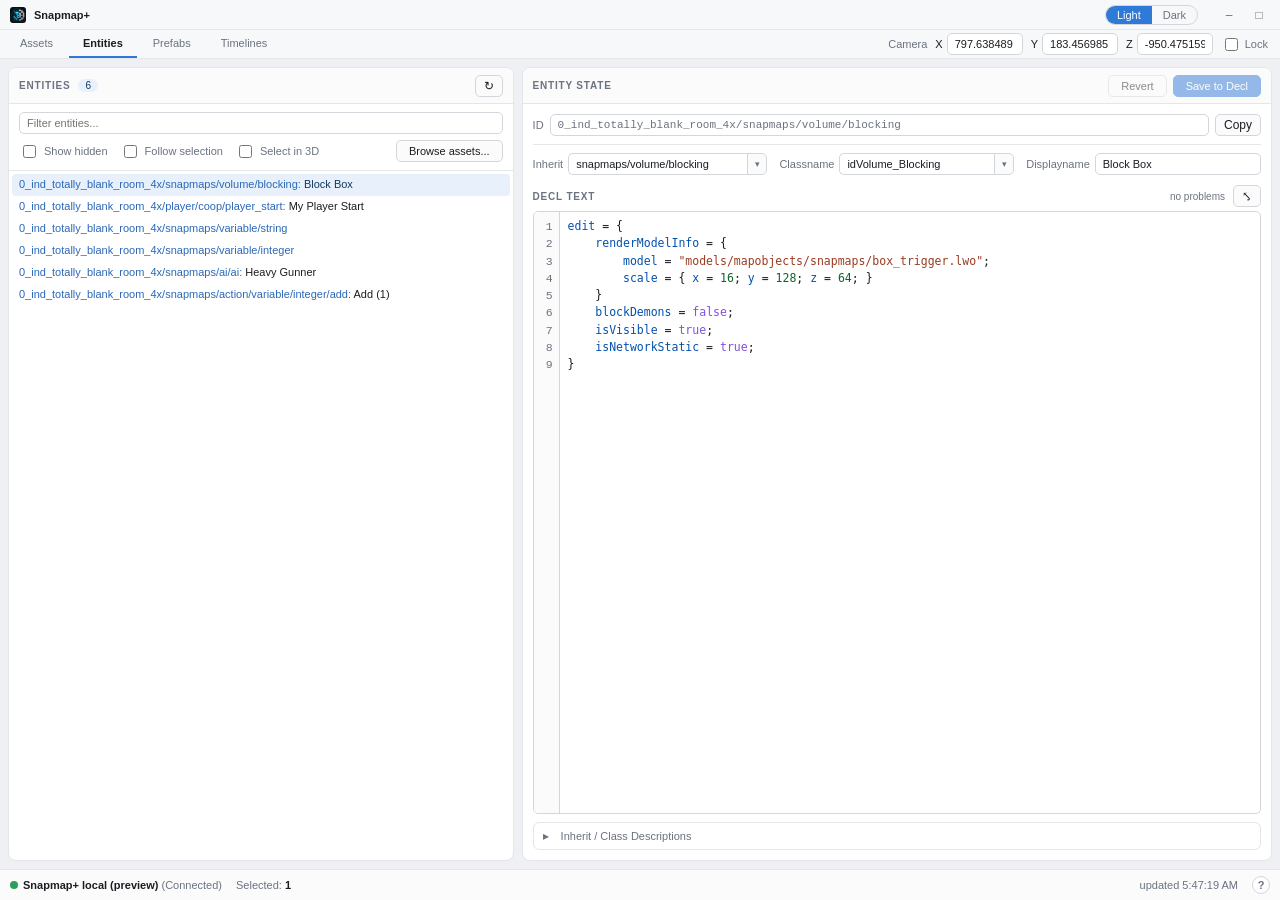
==== src/ui/webview/mockup.html @ cfec7d9e "Harden asset previews and add regression coverage Make preview publication generation-safe, bound re" ====
<!DOCTYPE html>
<!-- KEEP THIS FILE PURE ASCII.
     It is embedded into the DLL by src/ui/build.ps1, which reads it with PowerShell 5.1 and writes
     the generated header with -Encoding ascii. PS 5.1 reads a BOM-less UTF-8 file as Windows-1252,
     so a literal non-ASCII byte is decoded as the wrong character and then flattened to '?'. An
     em-dash typed directly here reaches the user as "???".
     Use HTML entities in markup (&mdash; &rsquo; &times; &ldquo;) and String.fromCharCode(0x2713)
     in JavaScript that builds text at runtime. Both survive the pipeline unchanged. -->
<html lang="en">
<head>
<meta charset="UTF-8">
<title>Snapmap+</title>
<style>
  * { box-sizing: border-box; }
  html, body { margin: 0; padding: 0; font-family: "Segoe UI", Tahoma, Arial, sans-serif; font-size: 11px; height: 100%; }
  :root {
    --bg:#eef0f3; --chrome:#f7f8fa; --panel:#ffffff; --panel2:#fbfbfc; --border:#e4e6ea; --border2:#d3d6db;
    --text:#1b1d21; --muted:#6b7280; --accent:#2f7ad6; --accentText:#ffffff; --sel:#e7f0fb; --selText:#123a63;
    --link:#2a68b8; --field:#ffffff; --danger:#a3352f;
    --tkKey:#0550ae; --tkStr:#9a3b22; --tkNum:#116329; --tkBool:#8250df; --sqErr:#d1372c; --sqWarn:#b58a1f;
    color-scheme: light;
  }
  :root.dark {
    --bg:#191a1d; --chrome:#232428; --panel:#26272b; --panel2:#2b2d31; --border:#33353b; --border2:#45474e;
    --text:#e7e8ea; --muted:#9aa0a8; --accent:#4a9eff; --accentText:#0c1116; --sel:#2d4257; --selText:#cfe4fb;
    --link:#6fb2ff; --field:#1f2024; --danger:#c9483d;
    --tkKey:#7cb5ff; --tkStr:#ce9178; --tkNum:#9fd394; --tkBool:#c39ce8; --sqErr:#f14c4c; --sqWarn:#d7a944;
    color-scheme: dark;
  }
  .app { display: flex; flex-direction: column; height: 100vh; background: var(--bg); color: var(--text); user-select: none; -webkit-user-select: none; }

  .menubar { display: flex; align-items: center; height: 30px; background: var(--chrome); border-bottom: 1px solid var(--border); padding: 0 6px; gap: 8px; flex-shrink: 0; user-select: none; }
  .menubar .icon { width: 16px; height: 16px; border-radius: 3px; margin-left: 4px; display: block; }
  .menubar .brand { font-weight: 600; }
  .spacer { flex: 1; }
  .theme-toggle { display: inline-flex; border: 1px solid var(--border2); border-radius: 20px; overflow: hidden; cursor: pointer; }
  .theme-toggle span { padding: 3px 11px; color: var(--muted); }
  .theme-toggle span.on { background: var(--accent); color: var(--accentText); }
  .win-controls { display: flex; margin-left: 8px; }
  .win-btn { width: 30px; height: 30px; display: flex; align-items: center; justify-content: center; color: var(--muted); font-size: 12px; cursor: default; }
  .win-btn:hover { background: var(--panel2); color: var(--text); }
  .rz { position: fixed; z-index: 2500; }
  .rz-t { top: 0; left: 0; right: 0; height: 4px; cursor: ns-resize; }
  .rz-b { bottom: 0; left: 0; right: 0; height: 4px; cursor: ns-resize; }
  .rz-l { left: 0; top: 0; bottom: 0; width: 4px; cursor: ew-resize; }
  .rz-r { right: 0; top: 0; bottom: 0; width: 4px; cursor: ew-resize; }
  .rz-tl { top: 0; left: 0; width: 9px; height: 9px; cursor: nwse-resize; }
  .rz-tr { top: 0; right: 0; width: 9px; height: 9px; cursor: nesw-resize; }
  .rz-bl { bottom: 0; left: 0; width: 9px; height: 9px; cursor: nesw-resize; }
  .rz-br { bottom: 0; right: 0; width: 9px; height: 9px; cursor: nwse-resize; }

  .tabstrip { display: flex; align-items: center; background: var(--chrome); border-bottom: 1px solid var(--border); flex-shrink: 0; padding: 0 6px; gap: 2px; }
  .tab { padding: 7px 14px; cursor: pointer; color: var(--muted); border-bottom: 2px solid transparent; }
  .tab.active { color: var(--text); border-bottom-color: var(--accent); font-weight: 600; }
  .tab:hover:not(.active) { color: var(--text); }
  .mat-result { font-weight: 600; }
  .mat-result.ok  { color: #2e7d46; }
  .mat-result.err { color: var(--danger); }

  /* ---- asset browser -------------------------------------------------------------------------
   * Three columns: type rail | catalog | asset inspector. Mounted twice -- once as the Assets tab
   * (open browsing) and once inside a modal opened from the Entities tab (scoped to the selection).
   * Everything below is built from the existing tokens and .panel/.entity-item/.btn skeleton so the
   * browser reads as part of the app rather than a bolted-on pane. */
  .ab-grid { display: flex; gap: 8px; align-items: stretch; flex: 1; min-height: 0; }
  .ab-rail { width: 138px; flex: 0 0 138px; }
  .ab-mid  { flex: 1 1 auto; min-width: 200px; }
  .ab-insp { width: 268px; flex: 0 0 268px; }
  /* Narrow window: drop the type rail first (only one type is indexed, and the filter reaches
     everything anyway). The inspector is never dropped -- it holds the preview and the copy
     button, which are the whole point of the pane. */
  @media (max-width: 1000px) { .ab-rail { display: none; } }
  @media (max-width: 760px)  { .ab-insp { width: 208px; flex: 0 0 208px; } }

  .ab-rail .rail-head { font-size: 10px; font-weight: 600; letter-spacing: 0.08em; text-transform: uppercase;
                        color: var(--muted); padding: 8px 7px 3px; }
  .ab-rail .rail-head:first-child { padding-top: 3px; }
  .ab-rail .entity-item { display: flex; align-items: baseline; gap: 6px; color: var(--text); cursor: pointer; }
  .ab-rail .entity-item.off { color: var(--muted); opacity: .6; cursor: default; }
  .ab-rail .entity-item.off:hover { background: transparent; }
  .ab-rail .entity-item .n { margin-left: auto; color: var(--muted); font-family: Consolas, "Courier New", monospace;
                             font-size: 10px; font-variant-numeric: tabular-nums; }
  .ab-rail .entity-item.selected .n { color: var(--selText); }

  /* Keyboard cursor. Distinct from .selected on purpose: arrowing through a 3,000-entry folder moves
     this, and only Enter/Space commits it to the selection -- so the two have to be tellable apart
     while both are on screen. An outline rather than a fill, drawn inside the row so it does not
     shift anything. */
  .ab-grid .entity-item.kb { outline: 1px solid var(--accent); outline-offset: -1px; border-radius: 4px; }

  /* Breadcrumbs, because the catalog is drilled one folder at a time (see renderAbTree). */
  .ab-crumbs { display: flex; flex-wrap: wrap; align-items: center; gap: 2px; color: var(--muted);
               font-family: Consolas, "Courier New", monospace; font-size: 10.5px; line-height: 1.5; }
  .ab-crumbs .cb { color: var(--link); cursor: pointer; padding: 0 2px; border-radius: 3px; }
  .ab-crumbs .cb:hover { background: var(--sel); color: var(--selText); }
  .ab-crumbs .cb-flat { font-style: italic; }

  .ab-row { display: flex; align-items: center; gap: 6px; }
  .ab-row .tw { width: 10px; flex: 0 0 10px; color: var(--muted); font-size: 9px; text-align: center; }
  .ab-row .nm { overflow: hidden; text-overflow: ellipsis; }
  .ab-row .leaf { font-family: Consolas, "Courier New", monospace; font-size: 11px; }
  .ab-row .cnt { margin-left: auto; color: var(--muted); font-family: Consolas, "Courier New", monospace;
                 font-size: 10px; font-variant-numeric: tabular-nums; }
  /* Copy rides ON the row: pasting a path into the Decl Text editor is the most common thing done
     with a name here, so it must not be buried behind selecting the asset first. */
  .ab-row .cp { margin-left: auto; opacity: 0; border: 1px solid var(--border2); background: var(--panel);
                color: var(--muted); border-radius: 4px; padding: 0 5px; font-size: 10px; cursor: pointer;
                font-family: inherit; flex-shrink: 0; }
  .entity-item:hover .cp, .entity-item.selected .cp { opacity: 1; }
  .ab-row .cp:hover { border-color: var(--accent); color: var(--text); }
  /* The pin flag is a GUTTER on the left, not one of the right-hand actions: it reports state, and
     mixing a state indicator in with Copy made the row read lopsided. Fixed width so every name
     starts on the same column whether or not the row is pinned or is a folder -- a ragged left edge
     is worse than a blank cell. Borderless and transparent: it should look like a margin mark, not
     a second button competing with Copy. */
  /* Sized UP from the row text, not matched to it: the name is an 11px monospace string that you
     read, the star is a single mark you scan for at a glance down the left edge. At 11px it was not
     legible as a star at all, and 15px still read as a speck -- so it gets its own much larger size.
     The BOX is pinned to the row's ~16px line box while the glyph is allowed to overflow it, so the
     star can grow past the text without every row in the list getting taller. */
  .ab-row .ab-pin, .ab-row .ab-pin-gap { width: 18px; flex: 0 0 18px; }
  .ab-row .ab-pin { opacity: 0; border: 0; background: none; color: var(--muted);
                    padding: 0; font-size: 18px; line-height: 1; height: 16px; cursor: pointer;
                    font-family: inherit; display: inline-flex; align-items: center;
                    justify-content: center; }
  .entity-item:hover .ab-pin { opacity: .55; }
  .ab-row .ab-pin:hover { opacity: 1; color: var(--accent); }
  /* A PINNED row keeps its flag visible without hover -- otherwise the only way to see what you
     pinned is to hover every row one at a time, which defeats the point of a shortlist. */
  .ab-row .ab-pin.on { opacity: 1; color: var(--accent); }

  .ab-insp .panel-body { padding: 10px; display: flex; flex-direction: column; gap: 9px; }
  /* Checkerboard: many assets are white-on-transparent (GUI icons, decals, POI markers). On a flat
     dark background those read as an empty pane; on a checker the shape is legible. */
  .ab-thumb { width: 100%; aspect-ratio: 1; border: 1px solid var(--border2); border-radius: 5px; display: block;
    background-color: #2a2a30; image-rendering: pixelated; object-fit: contain;
    background-image: linear-gradient(45deg,#3a3a42 25%,transparent 25%,transparent 75%,#3a3a42 75%),
                      linear-gradient(45deg,#3a3a42 25%,transparent 25%,transparent 75%,#3a3a42 75%);
    background-size: 16px 16px; background-position: 0 0, 8px 8px; }
  .ab-nothumb { width: 100%; aspect-ratio: 1; border: 1px dashed var(--border2); border-radius: 5px;
                display: flex; align-items: center; justify-content: center; text-align: center;
                color: var(--muted); font-style: italic; padding: 14px; line-height: 1.45; }
  /* The audition card takes the preview square for sounds, which have no pixels to show. Same
     footprint as .ab-thumb / .ab-nothumb so the panel below it does not move between asset types. */
  .ab-audition { width: 100%; aspect-ratio: 1; border: 1px solid var(--border2); border-radius: 5px;
                 display: flex; flex-direction: column; align-items: center; justify-content: center;
                 gap: 10px; background: var(--panel2); }
  .ab-audition.playing { border-color: var(--accent); }
  .ab-audition .ab-play { width: 54px; height: 54px; border-radius: 50%; font-size: 17px; line-height: 1;
                          padding: 0; display: flex; align-items: center; justify-content: center; }
  .ab-audition.playing .ab-play { border-color: var(--accent); color: var(--accent); }
  .ab-audition-note { color: var(--muted); font-size: 11px; }
  .ab-audition.playing .ab-audition-note { color: var(--text); }
  .ab-pathrow { display: flex; gap: 5px; }
  .ab-pathrow input { flex: 1; min-width: 0; font-family: Consolas, "Courier New", monospace; color: var(--muted); }
  .ab-sect { border-top: 1px solid var(--border); padding-top: 8px; display: flex; flex-direction: column; gap: 5px; }
  .ab-sect > .panel-title { padding: 0; }
  .ab-opt { display: flex; gap: 6px; align-items: flex-start; line-height: 1.4; }
  .ab-opt input { margin: 2px 0 0; }
  .ab-opt .why { color: var(--muted); display: block; }
  .ab-opt.off { opacity: .55; }
  .ab-meta { display: grid; grid-template-columns: auto 1fr; gap: 3px 10px; margin: 0; }
  .ab-meta dt { color: var(--muted); }
  .ab-meta dd { margin: 0; text-align: right; font-family: Consolas, "Courier New", monospace;
                font-variant-numeric: tabular-nums; overflow: hidden; text-overflow: ellipsis; }

  /* the asset browser opened from the Entities tab: a wide modal, not the narrow prompt-sized one */
  .modal.assets { width: min(1040px, 94vw); height: min(660px, 88vh); padding: 0; gap: 0;
                  overflow: hidden; }
  .modal.assets .modal-head { display: flex; align-items: center; gap: 8px; padding: 8px 12px;
                              border-bottom: 1px solid var(--border); background: var(--panel2); flex-shrink: 0; }
  .modal.assets .ab-grid { padding: 8px; }
  .modal.assets .modal-foot { display: flex; flex-wrap: wrap; gap: 8px; align-items: center;
                              padding: 8px 12px; border-top: 1px solid var(--border);
                              background: var(--panel2); flex-shrink: 0; }
  .modal.assets .modal-foot .grow { flex: 1; min-width: 140px; color: var(--muted);
                                    font-family: Consolas, "Courier New", monospace;
                                    overflow: hidden; text-overflow: ellipsis; white-space: nowrap; }
  /* the global camera group lives in the tabstrip's spare right-side space */
  .camera { display: flex; align-items: center; gap: 8px; padding: 2px 6px; color: var(--muted); }
  .camera label { display: flex; align-items: center; gap: 4px; color: var(--text); }
  .camera input[type=text] { width: 76px; }
  .camera .cam-lock { color: var(--muted); }

  .content { flex: 1; display: flex; overflow: hidden; background: var(--bg); min-height: 0; padding: 8px; gap: 8px; }

  /* shared panel skeleton: header (title + count badge, actions right) -> toolbar (filter on top) -> body */
  .left-pane { width: 40%; min-width: 260px; }
  .right-pane { flex: 1; min-width: 0; }
  .panel { display: flex; flex-direction: column; min-height: 0; background: var(--panel); border: 1px solid var(--border); border-radius: 8px; overflow: hidden; }
  .panel-head { display: flex; align-items: center; gap: 8px; padding: 6px 10px; min-height: 36px; border-bottom: 1px solid var(--border); background: var(--panel2); flex-shrink: 0; }
  .panel-title { font-size: 10px; font-weight: 600; letter-spacing: 0.08em; text-transform: uppercase; color: var(--muted); white-space: nowrap; }
  .badge { background: var(--sel); color: var(--selText); border-radius: 10px; padding: 1px 7px; font-size: 10px; }
  .panel-actions { margin-left: auto; display: flex; align-items: center; gap: 6px; }
  .panel-actions .hint { color: var(--muted); font-style: italic; margin-right: 2px; }
  .panel-toolbar { padding: 8px 10px; display: flex; flex-direction: column; gap: 6px; border-bottom: 1px solid var(--border); flex-shrink: 0; }
  .panel-toolbar input[type=text] { width: 100%; }
  .opts-row { display: flex; align-items: center; gap: 12px; flex-wrap: wrap; color: var(--muted); }
  .opts-row label { display: flex; align-items: center; gap: 5px; white-space: nowrap; }
  .panel-body { flex: 1; overflow-y: auto; min-height: 0; }
  .panel-body.pad { padding: 10px; }
  .list { padding: 3px; }
  .entity-item { padding: 3px 7px; border-radius: 4px; color: var(--link); white-space: nowrap; cursor: default; line-height: 1.45; }
  .entity-item .name { color: var(--text); }
  .entity-item.hidden-ent { color: var(--muted); font-style: italic; }
  .entity-item.hidden-ent .name { color: var(--muted); }
  .entity-item:hover { background: var(--panel2); }
  .entity-item.selected { background: var(--sel); color: var(--link); }
  .entity-item.selected .name { color: var(--selText); }
  .list-empty { padding: 10px; color: var(--muted); font-style: italic; }

  input[type=text], input[type=number], textarea, select { background: var(--field); color: var(--text); border: 1px solid var(--border2); border-radius: 5px; padding: 4px 7px; font-size: 11px; font-family: inherit; user-select: text; -webkit-user-select: text; }
  input[type=text]:focus, input[type=number]:focus, textarea:focus, select:focus { outline: none; border-color: var(--accent); }
  input[type=checkbox] { accent-color: var(--accent); }
  /* Chromium's native number-input spinner is its own separate control with its own sizing --
   * it never picks up the field styling above and looks visibly foreign next to it. Suppress it. */
  input[type=number]::-webkit-inner-spin-button, input[type=number]::-webkit-outer-spin-button { -webkit-appearance: none; margin: 0; }

  .btn { padding: 4px 12px; border: 1px solid var(--border2); background: var(--panel2); color: var(--text); cursor: pointer; border-radius: 5px; font-size: 11px; }
  .btn:hover:not(:disabled) { border-color: var(--accent); }
  .btn:active:not(:disabled) { transform: translateY(1px); }
  .btn:disabled { opacity: 0.5; cursor: default; }
  .btn.primary { background: var(--accent); border-color: var(--accent); color: var(--accentText); }
  .btn.danger:hover:not(:disabled) { border-color: var(--danger); color: var(--danger); }
  .btn.icon { padding: 3px 8px; font-size: 12px; }

  .placeholder { display: flex; align-items: center; justify-content: center; text-align: center; color: var(--muted); font-style: italic; padding: 20px; }
  .editor-col { display: flex; flex-direction: column; min-height: 0; height: 100%; }
  /* distraction-free Decl Text editor: the Decl Text label/problem-count/editor/problems bar stay exactly
     where they are in the flex column -- only the identity/fields/description chrome above and below them
     is hidden, and the whole column takes over the viewport so the editor gets the freed-up space. The
     textarea itself is never touched, so its scroll position, selection, undo history and listeners survive
     the toggle untouched. Save/Revert/dirty-note (normally in the covered .panel-head) are the one thing
     that DOES move -- .focus-head below receives them for the duration, then they're moved back on exit
     (see setDeclFocus()); they're the same nodes with the same listeners, just reparented. */
  .editor-col.focus-mode {
    position: fixed; inset: 14px; z-index: 1800; background: var(--panel);
    border: 1px solid var(--border2); border-radius: 8px; box-shadow: 0 8px 28px rgba(0,0,0,0.35);
    padding: 12px;
    /* height:auto so BOTH insets govern -- the base .editor-col's height:100% would otherwise win over
       the bottom inset and push the panel's bottom edge (border + 12px padding) below the viewport,
       which read as "no bottom padding" while top/sides showed theirs. */
    height: auto;
  }
  .editor-col.focus-mode .ident,
  .editor-col.focus-mode .fields,
  .editor-col.focus-mode .desc-panel { display: none; }
  .editor-col.focus-mode .section-label { margin-top: 0; }
  .editor-col.focus-mode .code-editor { min-height: 0; }
  #declFocusBtn.active { color: var(--accent); border-color: var(--accent); }
  /* .focus-head: NOT a duplicate panel-head bar -- lives right in the "Decl Text" section-label row, next
     to the distraction-free toggle button itself, and holds the reparented Save/Revert/dirty-note only for
     the duration of focus mode (prob-count's margin-left:auto already pushes this + the toggle button to
     the row's right edge, so it reads as one control cluster). No pill/background of its own -- Revert/Save
     get the "icon" class added while here (see setDeclFocus()), the SAME class declFocusBtn already uses,
     so they come out the identical rounded-square shape/height, no separate styling to keep in sync. */
  .focus-head { display: none; align-items: center; gap: 6px; }
  .editor-col.focus-mode .focus-head { display: flex; }
  .focus-head .hint { font-size: 10px; }
  /* CLONE EXTENSION: the read-only entity-id line (the resolved id-string --
   * module path + inherit leaf; the original's entity_id_lineedit) -- the identity block at the top of the Entity
   * State panel. Same value the entity list already shows + "Copy ID" already copies; this just makes it
   * visible + selectable while editing a single entity. */
  .ident { display: flex; flex-direction: column; gap: 3px; padding-bottom: 8px; border-bottom: 1px solid var(--border); margin-bottom: 8px; flex-shrink: 0; }
  .ident-sub { display: flex; align-items: center; gap: 6px; color: var(--muted); }
  .ident-sub label { white-space: nowrap; flex-shrink: 0; }
  .ident-sub input { flex: 1; min-width: 0; font-family: Consolas, "Courier New", monospace; color: var(--muted); }
  .fields { display: flex; flex-wrap: wrap; gap: 7px 12px; align-items: center; flex-shrink: 0; }
  .field { display: flex; align-items: center; gap: 5px; }
  .field label { color: var(--muted); white-space: nowrap; flex-shrink: 0; }
  .field.grow { flex: 1; min-width: 140px; }
  .field.grow input { width: 100%; }
  /* align-items: center, not baseline -- this row can hold #dirtyNote (a hint span that's EMPTY when
     nothing's dirty), and baseline alignment shifts depending on whether an inline sibling has any text to
     establish a baseline from -- an empty vs. non-empty #dirtyNote was visibly nudging the Revert/Save/
     focus-toggle buttons up and down as the dirty state changed. center is stable regardless of content. */
  .section-label { display: flex; align-items: center; gap: 8px; font-size: 10px; font-weight: 600; letter-spacing: 0.08em; text-transform: uppercase; color: var(--muted); margin: 10px 0 4px; flex-shrink: 0; }
  .schema-note { font-weight: 400; letter-spacing: 0; text-transform: none; font-style: italic; }
  .prob-count { font-weight: 400; letter-spacing: 0; text-transform: none; margin-left: auto; }
  .prob-count .n-err { color: var(--sqErr); } .prob-count .n-warn { color: var(--sqWarn); }

  /* decl code editor: token-colored <pre> behind a transparent <textarea> */
  .code-editor { position: relative; flex: 1; min-height: 120px; border: 1px solid var(--border2); border-radius: 5px; background: var(--field); overflow: hidden; }
  .code-editor pre, .code-editor textarea {
    position: absolute; top: 0; right: 0; bottom: 0; left: var(--ceGutterW, 30px); margin: 0; padding: 6px 8px; border: none; border-radius: 0;
    font-family: Consolas, "Courier New", monospace; font-size: 11.5px; line-height: 1.5;
    white-space: pre; tab-size: 4; -moz-tab-size: 4;
  }
  /* line-number gutter: a third fixed layer with the SAME font metrics (family/size/line-height) and the
     same 6px top padding as the pre/textarea, so its rows align 1:1 with the text. It has no scrollbar of
     its own -- refreshDeclScroll() translates the inner column by -scrollTop. The pre/textarea start at
     --ceGutterW, which updateDeclGutter() (JS) widens as the line count gains digits, so the numbers never
     clip. Works identically in the default and focus-mode layouts (both just resize .code-editor). */
  .code-editor .ce-gutter { position: absolute; left: 0; top: 0; bottom: 0; width: var(--ceGutterW, 30px);
    overflow: hidden; background: var(--panel2); border-right: 1px solid var(--border2);
    pointer-events: none; user-select: none; }
  .code-editor .ce-gutter > div { padding: 6px 6px 6px 0; text-align: right;
    font-family: Consolas, "Courier New", monospace; font-size: 11.5px; line-height: 1.5;
    white-space: pre; color: var(--muted); }
  .code-editor pre { overflow: hidden; pointer-events: none; color: var(--text); }
  .code-editor textarea { overflow: auto; background: transparent; color: transparent; caret-color: var(--text); resize: none; }
  /* the textarea text is normally transparent (the colored <pre> shows through), but a transparent
     SELECTION would hide the highlighted text under the --sel background. Give selected text a visible,
     contrasting color (--selText) so you can read what you're highlighting. */
  .code-editor textarea::selection { background: var(--sel); color: var(--selText); }
  .tk-key { color: var(--tkKey); } .tk-str { color: var(--tkStr); } .tk-num { color: var(--tkNum); }
  .tk-bool { color: var(--tkBool); } .tk-cmt { color: var(--muted); font-style: italic; }
  .tk-punc, .tk-ident { color: var(--text); } .tk-bad { color: var(--sqErr); }
  .sq-err { text-decoration: underline; text-decoration-style: wavy; text-decoration-color: var(--sqErr); text-decoration-thickness: 1px; text-underline-offset: 2px; }
  .sq-warn { text-decoration: underline; text-decoration-style: wavy; text-decoration-color: var(--sqWarn); text-decoration-thickness: 1px; text-underline-offset: 2px; }

  .ac-popup { position: absolute; z-index: 1600; background: var(--panel); border: 1px solid var(--border2); border-radius: 6px; box-shadow: 0 4px 12px rgba(0,0,0,0.18); max-height: 200px; overflow-y: auto; display: none; padding: 3px; min-width: 240px; max-width: 440px; }
  .ac-item { display: flex; align-items: baseline; gap: 12px; padding: 2px 7px; border-radius: 4px; cursor: default; white-space: nowrap; font-family: Consolas, "Courier New", monospace; font-size: 11px; }
  .ac-item .ac-type { margin-left: auto; color: var(--muted); font-size: 10px; overflow: hidden; text-overflow: ellipsis; max-width: 200px; }
  .ac-item.active { background: var(--sel); color: var(--selText); }

  .problems { flex-shrink: 0; display: none; max-height: 84px; overflow-y: auto; margin-top: 6px; padding: 4px 8px; background: var(--panel2); border: 1px solid var(--border); border-radius: 6px; }
  .problems.has { display: block; }
  .prob { display: flex; gap: 7px; padding: 1px 0; border-radius: 3px; cursor: default; }
  .prob:hover { background: var(--sel); color: var(--selText); }
  .prob .sev { flex-shrink: 0; font-weight: 600; }
  .prob .sev.err { color: var(--sqErr); } .prob .sev.warn { color: var(--sqWarn); }
  .prob .loc { color: var(--muted); flex-shrink: 0; }

  /* CLONE EXTENSION: collapsible Inherit/Classname description panel -- content from sh_entity_desc.h
   * (OUR RE-extracted descriptions), mirrors the original's always-open desc box but tucked away by
   * default so it doesn't cost permanent screen real estate. */
  .desc-panel { flex-shrink: 0; border: 1px solid var(--border); border-radius: 6px; background: var(--panel); cursor: pointer; }
  .desc-toggle { display: flex; align-items: center; gap: 6px; padding: 6px 9px; color: var(--muted); user-select: none; border-radius: 6px; }
  .desc-toggle:hover { color: var(--selText); background: var(--sel); }   /* same hover pair as .combo-opt -- visible in both themes */
  .desc-caret { width: 12px; display: inline-block; font-size: 12px; transition: transform 0.1s; }
  .desc-panel.open .desc-caret { transform: rotate(90deg); }
  .desc-body { display: none; padding: 0 9px 9px 9px; font-size: 11px; line-height: 1.5; }
  .desc-panel.open .desc-body { display: block; }
  .desc-block + .desc-block { margin-top: 9px; }
  .desc-block-title { color: var(--text); font-weight: 600; }
  .desc-tier { color: var(--muted); font-weight: 400; font-style: italic; }
  .desc-summary { color: var(--text); white-space: pre-wrap; cursor: text; }   /* text stays selectable even though the panel around it collapses on click */
  .desc-summary.muted { color: var(--muted); font-style: italic; }

  .combo { position: relative; display: inline-flex; }
  .combo.grow { flex: 1; min-width: 150px; }
  .combo input { flex: 1; border-top-right-radius: 0; border-bottom-right-radius: 0; border-right: none; min-width: 0; }
  .combo-arrow { width: 20px; border: 1px solid var(--border2); border-top-right-radius: 5px; border-bottom-right-radius: 5px; background: var(--panel2); cursor: pointer; font-size: 9px; color: var(--muted); padding: 0; }
  .combo-arrow:hover { color: var(--text); }
  /* the base .combo-list opens DOWNWARD: every combo now sits at the TOP of its panel (the Entities-tab
     Inherit/Classname fields moved above the decl editor), so down is always the roomy direction. */
  .combo-list { position: absolute; top: 100%; left: 0; min-width: 100%; width: max-content; max-width: 560px; max-height: 260px; overflow-y: auto; background: var(--panel); border: 1px solid var(--border2); border-radius: 6px; box-shadow: 0 4px 12px rgba(0,0,0,0.18); z-index: 1500; display: none; padding: 3px; }
  .combo-opt { padding: 3px 7px; border-radius: 4px; cursor: default; white-space: nowrap; }
  .combo-opt:hover, .combo-opt.active { background: var(--sel); color: var(--selText); }
  .combo-hint, .combo-empty { padding: 3px 7px; color: var(--muted); font-size: 11px; font-style: italic; }
  /* blank / not-in-the-enumerated-list Inherit or Classname -- same red as .toast.err, so it reads as the same "this will be refused" signal */
  .combo.invalid input, .combo.invalid .combo-arrow { border-color: #a3352f; }

  .tl-head { color: var(--muted); flex-shrink: 0; padding-bottom: 6px; }
  .tl-head b { color: var(--text); }
  .tl-inner-tabs { display: flex; gap: 2px; border-bottom: 1px solid var(--border); flex-shrink: 0; }
  .tl-inner-tab { display: flex; align-items: center; gap: 6px; padding: 4px 8px 4px 11px; color: var(--muted); cursor: default; border-bottom: 2px solid transparent; }
  .tl-inner-tab.active { color: var(--text); border-bottom-color: var(--accent); }
  .tl-inner-tab:hover:not(.active) { color: var(--text); }
  .tl-inner-tab.tl-add { font-weight: 600; }
  .tl-tab-del { width: 15px; height: 15px; display: flex; align-items: center; justify-content: center; border-radius: 3px; color: var(--muted); font-size: 10px; flex-shrink: 0; }
  .tl-tab-del:hover { background: #a3352f; color: #fff; }
  .tl-inner-body { flex: 1; display: flex; flex-direction: column; gap: 8px; min-height: 0; overflow: auto; padding-top: 2px; }
  .event-list { display: flex; flex-direction: column; gap: 6px; }
  /* event row = a compact top line (Time | eventDef | delete) + parameters stacked BELOW it, one per line.
     This matches the OG's real structure too (each arg lands in a QFormLayout under the eventDef combo, not
     beside it) -- and it's the only layout that scales once each parameter becomes a real editable widget
     (an entity-picker, a decl-constrained combo, a 3-field vec3, etc.) rather than a plain read-only summary. */
  .event-row { display: flex; flex-direction: column; gap: 6px; background: var(--panel); border: 1px solid var(--border); border-radius: 6px; padding: 7px 9px; }
  .ev-top { display: flex; align-items: center; gap: 8px; }
  .ev-top > label { color: var(--muted); flex-shrink: 0; }
  .ev-top .ev-time { width: 52px; text-align: center; }
  .ev-top > .combo { flex: 1; }
  .ev-args-list { display: flex; flex-direction: column; gap: 4px; padding-left: 60px; }
  .ev-args-list.muted { padding-left: 60px; font-style: italic; }
  .ev-arg-row { display: flex; align-items: center; gap: 8px; }
  .ev-arg-row label { color: var(--muted); min-width: 140px; flex-shrink: 0; }   /* wider now: "<name>  (<type>)" is longer than the old raw JSON key */
  .ev-arg-row .arg-val { color: var(--text); }
  .ev-arg-row input[type=text].ev-arg-input { flex: 1; min-width: 0; }
  .ev-arg-row input[type=checkbox].ev-arg-input { flex-shrink: 0; }
  .ev-vecn-fields { display: flex; gap: 6px; flex: 1; min-width: 0; }
  .ev-vecn-fields input.ev-arg-input { flex: 1; min-width: 0; text-align: center; }   /* per-component (x/y/z, r/g/b/a, ...) -- placeholder names the component, no separate <label> per field */
  .ev-arg-row .combo.ev-arg-combo { flex: 1; min-width: 0; }   /* decl/enum -- fills the row same as the plain-text arg inputs */
  .ev-del { width: 22px; height: 22px; display: flex; align-items: center; justify-content: center; color: var(--muted); cursor: default; border-radius: 5px; flex-shrink: 0; }
  .ev-del:hover { background: #a3352f; color: #fff; }

  /* the OG "Runs on" entity-picker (FUN_180008180, live-decompiled from the original snaphakui.dll for
     behavior reference only -- reimplemented here from scratch, zero OG bytes/code): editable combo + a
     "Use current selection" button (renamed from the OG's "Use ingame selection" -- same behavior, clearer
     wording). The OG also has a "Use Display Names" checkbox here -- deliberately dropped (see tlEntityLabel).
     Also reused for entity-typed args (Stage 3, not yet wired). */
  .entity-picker { display: flex; flex-direction: column; gap: 5px; }
  .entity-picker > .combo { align-self: stretch; }
  /* taller than the base .combo-list -- these browse a whole map's entity list / the 1611-entry event catalog */
  .entity-picker .combo-list { max-height: 420px; }
  .event-row .combo-list { max-height: 420px; }
  /* Classname + Inherit dropdowns: WIDER so long class/inherit slugs (e.g. snapmaps/editor_only/...) fit
     without a horizontal scrollbar, and TALLER so more options are visible at once. overflow-x:hidden is a
     belt-and-suspenders against any stray horizontal scrollbar; the generous max-width keeps content unclipped. */
  #cInherit .combo-list, #cClassname .combo-list { max-width: min(80vw, 820px); max-height: 440px; overflow-x: hidden; }
  .entity-picker-opts { display: flex; align-items: center; gap: 10px; flex-wrap: wrap; }
  .entity-picker-opts label { display: flex; align-items: center; gap: 4px; color: var(--muted); white-space: nowrap; }
  .entity-picker-opts .btn { font-size: 10px; padding: 3px 8px; }

  .pf-folder-head { display: flex; align-items: center; gap: 4px; padding: 3px 6px; color: var(--text); cursor: default; font-weight: 500; }
  .pf-folder-head:hover { background: var(--panel2); }
  .pf-caret { width: 12px; display: inline-block; color: var(--muted); font-size: 9px; }
  .pf-folder:not(.pf-open) .pf-folder-body { display: none; }
  .pf-folder:not(.pf-open) .pf-caret { transform: rotate(-90deg); }
  .pf-folder-body { padding-left: 14px; }
  .pf-item { padding: 3px 8px; border-radius: 4px; color: var(--link); white-space: nowrap; cursor: default; }
  .pf-item:hover { background: var(--panel2); }
  .pf-item.selected { background: var(--sel); color: var(--selText); }
  .pf-item.dragging { opacity: 0.4; }
  .pf-folder.drop-target > .pf-folder-head { background: var(--sel); color: var(--selText); }
  #prefabTree.drop-target-root { outline: 1px dashed var(--accent); outline-offset: -1px; }
  .pf-folder-del { margin-left: auto; padding: 0 4px; color: var(--muted); opacity: 0; }
  .pf-folder-head:hover .pf-folder-del { opacity: 1; }
  .pf-folder-del:hover { color: #a3352f; }
  .pf-folder-name { width: 130px; padding: 1px 5px; }
  .pf-item-name { width: 100%; padding: 1px 4px; }
  .prefab-card { flex: 1; display: flex; flex-direction: column; gap: 6px; overflow: auto; }
  .prefab-card label { color: var(--muted); margin-top: 4px; }
  .pc-header { display: flex; align-items: center; gap: 8px; }
  .pc-name { flex: 1; font-size: 13px; font-weight: 600; }
  .pc-chips { display: flex; flex-wrap: wrap; gap: 5px; }
  .pc-chip { background: var(--panel2); border: 1px solid var(--border); border-radius: 20px; padding: 2px 9px; color: var(--text); font-size: 11px; }
  .pc-desc { min-height: 60px; resize: vertical; }

  .modal-overlay { position: fixed; inset: 0; background: rgba(0,0,0,0.45); z-index: 3000; display: flex; align-items: center; justify-content: center; }
  .modal { background: var(--panel); border: 1px solid var(--border2); border-radius: 10px; padding: 16px 18px; width: 340px; display: flex; flex-direction: column; gap: 5px; box-shadow: 0 12px 34px rgba(0,0,0,0.42); }
  .modal-title { font-size: 13px; font-weight: 600; margin-bottom: 6px; }
  .modal label { color: var(--muted); margin-top: 4px; }
  .modal textarea { min-height: 54px; resize: vertical; }
  .modal-actions { display: flex; justify-content: flex-end; gap: 8px; margin-top: 12px; }

  /* feedback: the "?" launcher (the statusbar's rightmost item, the footer counterpart of the menubar
     logo) + its report dialog. */
  #reportBtn { width: 18px; height: 18px; border-radius: 50%; border: 1px solid var(--border2);
    background: var(--panel); color: var(--muted); font-size: 11px; font-weight: 600; padding: 0;
    display: inline-flex; align-items: center; justify-content: center; cursor: pointer; flex-shrink: 0; }
  #reportBtn:hover { color: var(--text); border-color: var(--accent); }
  .modal.report { width: 430px; }
  .modal.report textarea { min-height: 110px; }
  .report-hp { display: none; }   /* honeypot -- humans never see or fill it; bots that blind-fill every field do */

  /* crash-report dialog: branded header (the menubar's own logo + wordmark) + record readouts. */
  .modal.crash { width: 560px; }
  .crash-brandbar { display: flex; align-items: center; gap: 8px; padding-bottom: 8px; margin-bottom: 4px; border-bottom: 1px solid var(--border); }
  .crash-brandbar img { width: 20px; height: 20px; border-radius: 4px; }
  .crash-brandbar .cb-name { font-weight: 700; font-size: 13px; }
  .crash-summary { background: var(--panel2); border: 1px solid var(--border); border-radius: 6px; padding: 8px 10px; font-size: 11px; white-space: pre-line; }
  .crash-stack { max-height: 150px; overflow: auto; white-space: pre; font-family: Consolas, monospace; font-size: 10px; background: var(--panel2); border: 1px solid var(--border); border-radius: 6px; padding: 8px 10px; }
  .crash-attach { display: flex; align-items: flex-start; gap: 7px; margin-top: 6px; color: var(--muted); font-size: 11px; }
  .crash-attach input { width: auto; margin-top: 2px; flex-shrink: 0; }

  .ctxmenu { position: absolute; z-index: 1000; background: var(--panel); border: 1px solid var(--border2); border-radius: 6px; box-shadow: 2px 4px 12px rgba(0,0,0,0.22); min-width: 140px; padding: 4px; display: none; }
  .ctxmenu div { padding: 5px 12px; border-radius: 4px; cursor: default; }
  .ctxmenu div:hover { background: var(--sel); color: var(--selText); }

  .statusbar { flex-shrink: 0; display: flex; align-items: center; gap: 14px; background: var(--panel2); border-top: 1px solid var(--border); color: var(--muted); padding: 6px 10px; font-size: 11px; }
  .statusbar .dot { width: 8px; height: 8px; border-radius: 50%; background: var(--muted); display: inline-block; margin-right: 5px; }
  .statusbar .dot.ok { background: #2e9e5b; }
  .statusbar .dot.no { background: #c9483d; }
  .statusbar b { color: var(--text); }
  .statusbar .muted { color: var(--muted); }
  .statusbar .spacer { flex: 1; }

  #toastHost { position: fixed; top: 40px; right: 12px; display: flex; flex-direction: column; gap: 8px; z-index: 2000; pointer-events: none; }
  .toast { min-width: 150px; max-width: 320px; padding: 8px 12px; background: #333; color: #fff; border-radius: 6px; font-size: 11px; box-shadow: 0 4px 14px rgba(0,0,0,0.32); opacity: 0; transform: translateX(120%); transition: opacity .28s ease, transform .28s cubic-bezier(.2,.8,.2,1); }
  .toast.show { opacity: 1; transform: translateX(0); }
  .toast.ok   { background: #2e7d46; }
  .toast.warn { background: #9a6a1a; }
  .toast.err  { background: #a3352f; }
</style>
</head>
<body>
<div class="app">
  <div class="menubar">
    <!-- the Snapmap+ logo rides inline as a data URI: the page is loaded from a string, so no external file or URL would resolve -->
    <img class="icon" alt="" src="[data-uri]">
    <div class="brand">Snapmap+</div>
    <div class="spacer"></div>
    <div class="theme-toggle" id="themeToggle">
      <span class="on" id="segLight">Light</span>
      <span id="segDark">Dark</span>
    </div>
    <div class="win-controls">
      <div class="win-btn" id="winMin" title="Minimize">&#8211;</div>
      <div class="win-btn" id="winMax" title="Maximize / Restore">&#9633;</div>
    </div>
  </div>

  <div class="tabstrip">
    <!-- Assets sits first, but Entities is what OPENS: `active` here and the panel display states
         below are the only thing that picks the starting tab, so tab ORDER and DEFAULT tab are
         independent. Moving this row does not move the default. -->
    <div class="tab" data-tab="assets">Assets</div>
    <div class="tab active" data-tab="entities">Entities</div>
    <div class="tab" data-tab="prefabs">Prefabs</div>
    <div class="tab" data-tab="timelines">Timelines</div>
    <div class="spacer"></div>
    <div class="camera">
      <span class="cam-title">Camera</span>
      <label>X <input type="text" id="camX" value="797.638489"></label>
      <label>Y <input type="text" id="camY" value="183.456985"></label>
      <label>Z <input type="text" id="camZ" value="-950.475159"></label>
      <label class="cam-lock"><input type="checkbox" id="camLockChk"> Lock</label>
    </div>
  </div>

  <div class="content" id="panel-entities">
    <div class="panel left-pane">
      <div class="panel-head">
        <span class="panel-title">Entities</span><span class="badge" id="entBadge">0</span>
        <div class="panel-actions">
          <button class="btn icon" id="refreshBtn" title="Refresh the entity list">&#8635;</button>
        </div>
      </div>
      <div class="panel-toolbar">
        <input type="text" id="filterBox" placeholder="Filter entities...">
        <div class="opts-row">
          <label><input type="checkbox" id="showHidden"> Show hidden</label>
          <label title="The list follows whatever you select in the SnapMap 3D editor"><input type="checkbox" id="syncEditor"> Follow selection</label>
          <label title="Selecting entities here selects them in the SnapMap 3D editor"><input type="checkbox" id="selectInEditor"> Select in 3D</label>
          <button class="btn icon" id="deselectBtn" style="display:none;" title="Clear the 3D editor selection">Deselect</button>
          <!-- Far right of this row, not over in the Entity State panel-head: next to Save to Decl it
               sat among the commit buttons and read as one of them, so it went unnoticed. -->
          <button class="btn" id="browseAssetsBtn" style="margin-left:auto" disabled title="Select an entity first">Browse assets...</button>
        </div>
      </div>
      <div class="panel-body list" id="entityList"><div class="list-empty">Waiting for the map...</div></div>
    </div>

    <div class="panel right-pane">
      <div class="panel-head" id="entityStateHead">
        <span class="panel-title">Entity State</span>
        <div class="panel-actions" id="panelActions">
          <span class="hint" id="dirtyNote"></span>
          <button class="btn" id="revertBtn" disabled>Revert</button>
          <button class="btn primary" id="saveBtn" disabled>Save to Decl</button>
        </div>
      </div>
      <div class="panel-body placeholder" id="selInfo">Select an entity from the list.</div>
      <div class="panel-body pad editor-col" id="editor" style="display:none;">
        <div class="ident" id="entityIdRow">
          <div class="ident-sub">
            <label>ID</label>
            <input type="text" id="fEntityId" readonly>
            <button type="button" class="btn icon" id="copyIdBtn" title="Copy this entity's ID to the clipboard">Copy</button>
          </div>
        </div>
        <div class="fields">
          <div class="field grow"><label>Inherit</label><div class="combo grow" id="cInherit"><input type="text" id="fInherit" autocomplete="off"><button type="button" class="combo-arrow">&#9662;</button><div class="combo-list"></div></div></div>
          <div class="field grow"><label>Classname</label><div class="combo grow" id="cClassname"><input type="text" id="fClassname" autocomplete="off"><button type="button" class="combo-arrow">&#9662;</button><div class="combo-list"></div></div></div>
          <div class="field grow"><label>Displayname</label><input type="text" id="fDisplayname"></div>
        </div>
        <div class="section-label">Decl Text
          <span class="prob-count" id="probCount"></span>
          <div class="focus-head" id="focusHead"></div>
          <button type="button" class="btn icon" id="declFocusBtn" title="Focus mode (Esc to exit)">&#10531;</button>
        </div>
        <div class="code-editor" id="codeEditor">
          <div class="ce-gutter" aria-hidden="true"><div id="declGutter"></div></div>
          <pre aria-hidden="true"><code id="declHl"></code></pre>
          <textarea id="declText" spellcheck="false" autocomplete="off" wrap="off"></textarea>
          <div class="ac-popup" id="acPopup"></div>
        </div>
        <div class="problems" id="problemsBar"></div>
        <div style="height:8px; flex-shrink:0;"></div>
        <div class="desc-panel" id="descPanel">
          <div class="desc-toggle" id="descToggle"><span class="desc-caret">&#9656;</span>Inherit / Class Descriptions</div>
          <div class="desc-body" id="descBody"></div>
        </div>
      </div>
    </div>
  </div>

  <div class="content" id="panel-prefabs" style="display:none;">
    <div class="panel left-pane">
      <div class="panel-head">
        <span class="panel-title">Prefabs</span><span class="badge" id="pfBadge">0</span>
        <div class="panel-actions">
          <button class="btn" id="newFolderBtn">New Folder</button>
          <button class="btn primary" id="prefabCreateBtn">Create from selection</button>
        </div>
      </div>
      <div class="panel-toolbar">
        <input type="text" id="prefabFilter" placeholder="Filter by name or tag...">
      </div>
      <div class="panel-body list" id="prefabTree"></div>
    </div>
    <div class="panel right-pane">
      <div class="panel-head">
        <span class="panel-title">Prefab Details</span>
        <div class="panel-actions">
          <button class="btn danger" id="prefabDeleteBtn" disabled title="Select a prefab first">Delete</button>
          <button class="btn primary" id="prefabLoadBtn" disabled title="Select a prefab first">Load / Place</button>
        </div>
      </div>
      <div class="panel-body placeholder" id="pcEmpty">Select a prefab to see its details.</div>
      <div class="panel-body pad prefab-card" id="prefabCard" style="display:none;">
        <div class="pc-header">
          <input type="text" class="pc-name" id="pcName" value="" readonly>
        </div>
        <div class="pc-chips" id="pcChips"></div>
        <div class="pc-meta muted" id="pcMeta"></div>
        <label>Description</label>
        <textarea class="pc-desc" id="pcDesc" placeholder="What is this prefab for? Saved automatically when you leave the field."></textarea>
        <label>Tags</label>
        <input type="text" id="pcTags" placeholder="comma, separated, tags -- the filter box matches them">
      </div>
    </div>
  </div>

  <!-- Assets tab: open browsing. The same three-column browser is mounted again inside
       #assetModal, scoped to the Entities-tab selection. See abMount(). -->
  <div class="content" id="panel-assets" style="display:none;">
    <div class="ab-grid" id="abTabHost"></div>
  </div>

  <div class="content" id="panel-timelines" style="display:none;">
    <div class="panel left-pane">
      <div class="panel-head">
        <span class="panel-title">Timelines</span><span class="badge" id="tlBadge">0</span>
        <div class="panel-actions">
          <button class="btn" id="createTimelineBtn" disabled title="Not implemented -- place a timeline from the in-game SnapMap palette instead.">Create New Timeline</button>
        </div>
      </div>
      <div class="panel-toolbar">
        <input type="text" id="timelineFilter" placeholder="Filter timelines...">
      </div>
      <div class="panel-body list" id="timelineList"><div class="list-empty">Waiting for the map...</div></div>
    </div>
    <div class="panel right-pane">
      <div class="panel-head">
        <span class="panel-title">Timeline</span>
        <div class="panel-actions">
          <button class="btn" id="revertTimelineBtn" disabled title="Discard local edits and re-fetch this timeline as it currently exists on the map">Revert</button>
          <button class="btn primary" id="saveTimelineBtn" disabled>Save Timeline</button>
        </div>
      </div>
      <div class="panel-body pad editor-col">
        <div class="tl-head" id="tlHead">Select a timeline from the list.</div>
        <div class="tl-inner-tabs" id="tlTabs"></div>
        <div class="tl-inner-body" id="tlBody"></div>
      </div>
    </div>
  </div>

  <div class="statusbar">
    <span><span class="dot" id="bridgeDot"></span><b id="verText">Snapmap+</b> <span id="connText">connecting...</span></span>
    <span>Selected: <b id="selCount">0</b></span>
    <span class="spacer"></span>
    <span id="stamp"></span>
    <button type="button" id="reportBtn" title="Report a bug or suggest a feature">?</button>
  </div>
</div>

<div class="ctxmenu" id="ctxmenu"></div>
<div id="toastHost"></div>
<div class="rz rz-t"></div><div class="rz rz-b"></div><div class="rz rz-l"></div><div class="rz rz-r"></div>
<div class="rz rz-tl"></div><div class="rz rz-tr"></div><div class="rz rz-bl"></div><div class="rz rz-br"></div>
<!-- Asset browser opened from the Entities tab. Same browser as the Assets tab, mounted a second
     time into #abModalHost, plus a header/footer that name the entity it is scoped to. -->
<div class="modal-overlay" id="assetModal" style="display:none;">
  <div class="modal assets">
    <div class="modal-head">
      <span class="modal-title" style="margin:0">Browse assets</span>
      <span class="muted" id="amFor" style="font-family:Consolas,'Courier New',monospace"></span>
      <div style="margin-left:auto"><button class="btn icon" id="amClose" title="Close (Esc)">&#10005;</button></div>
    </div>
    <div class="ab-grid" id="abModalHost"></div>
    <div class="modal-foot">
      <span class="grow" id="amPath">Nothing selected.</span>
      <button class="btn" id="amCancel">Close</button>
    </div>
  </div>
</div>

<div class="modal-overlay" id="prefabCreateModal" style="display:none;">
  <div class="modal">
    <div class="modal-title">Create prefab from selection</div>
    <div class="muted" id="npSelInfo" style="margin-bottom:4px;">From 5 selected entities</div>
    <div class="muted" style="margin-bottom:8px;font-size:0.9em;">Tip: hover your mouse over one of the selected entities in the 3D view before clicking Create -- the editor requires it.</div>
    <label>Name</label><input type="text" id="npName" placeholder="e.g. AirLock Door">
    <label>Description</label><textarea id="npDesc" placeholder="Optional"></textarea>
    <label>Tags</label><input type="text" id="npTags" placeholder="Optional, comma-separated">
    <div class="modal-actions"><button class="btn" id="npCancel">Cancel</button><button class="btn primary" id="npCreate">Create</button></div>
  </div>
</div>
<div class="modal-overlay" id="confirmModal" style="display:none;">
  <div class="modal">
    <div class="modal-title">Confirm</div>
    <div class="muted" id="confirmMsg" style="margin-bottom:4px;"></div>
    <div class="modal-actions"><button class="btn" id="confirmCancel">Cancel</button><button class="btn primary" id="confirmOk">OK</button></div>
  </div>
</div>

<div class="modal-overlay" id="reportModal" style="display:none;">
  <div class="modal report">
    <div class="modal-title">Send feedback</div>
    <div class="muted" style="margin-bottom:4px;">Goes straight to the developers as a public issue on the project's tracker. No account needed.</div>
    <label>Category</label>
    <select id="rpCategory">
      <option value="bug">Bug report</option>
      <option value="feature">Feature request</option>
      <option value="docs">Incorrect description / info</option>
      <option value="other">Other</option>
    </select>
    <label>Title</label><input type="text" id="rpTitle" maxlength="120" placeholder="One-line summary">
    <label>Details</label><textarea id="rpBody" maxlength="8000" placeholder="What happened? What did you expect instead? Steps to reproduce help a lot."></textarea>
    <label>Contact (optional)</label><input type="text" id="rpContact" maxlength="200" placeholder="Email / Discord / GitHub -- only if you want a reply">
    <input type="text" id="rpWebsite" class="report-hp" tabindex="-1" autocomplete="off" aria-hidden="true">
    <div class="modal-actions"><button class="btn" id="rpCancel">Cancel</button><button class="btn primary" id="rpSend">Send</button></div>
  </div>
</div>

<div class="modal-overlay" id="crashModal" style="display:none;">
  <div class="modal crash">
    <div class="crash-brandbar"><img id="crashLogo" alt=""><span class="cb-name">Snapmap+</span></div>
    <div class="modal-title" id="crashTitle">Snapmap+ crashed last session</div>
    <div class="muted" id="crashSub" style="margin-bottom:4px;"></div>
    <div class="crash-summary" id="crashSummary"></div>
    <div class="crash-stack" id="crashStack"></div>
    <label>What were you doing when it happened? (optional)</label>
    <textarea id="crDesc" maxlength="4000" placeholder="e.g. placing a prefab, wiring a timeline, loading a map... anything you remember helps."></textarea>
    <label>Contact (optional)</label><input type="text" id="crContact" maxlength="200" placeholder="Email / Discord / GitHub -- only if you want a reply">
    <label class="crash-attach"><input type="checkbox" id="crAttach" checked>
      Attach recent logs (recommended) -- log text is anonymized before sending: your Windows account and machine names are removed.</label>
    <input type="text" id="crWebsite" class="report-hp" tabindex="-1" autocomplete="off" aria-hidden="true">
    <div class="modal-actions"><button class="btn" id="crDismiss">Dismiss</button><button class="btn primary" id="crSend">Send report</button></div>
  </div>
</div>

<!-- the decl editor's schema table (generated from the game's own reflection schema and shipped
     declaration data by maintainer tooling). In-game the build inlines it into this file; this src tag
     is how the browser preview loads it. Absent table -> the editor degrades to structural checks only. -->
<script src="schema_slice.js"></script>
<script>
  var allEntities = [];      // last list from backend
  var visibleEids = [];      // eids currently rendered (in order)
  var selectedEids = {};     // set of selected eids
  var primaryEid = -1;       // anchor shown in the state editor
  var anchorEid = -1;        // shift-range anchor
  var loaded = null;         // last-loaded state (for dirty compare + revert)
  var loadedEid = -1;        // eid `loaded` actually corresponds to -- NOT primaryEid (onRowMouseDown sets
                              // primaryEid to the clicked eid before refreshEditorForSelection runs, so
                              // comparing against primaryEid there would always read as "unchanged")
  var allTimelines = [];     // last timelines list from backend (dual-added idTarget_Timeline/idEncounterManager)
  var visibleTlEids = [];    // eids currently rendered in the Timelines list (in order, post-filter)
  var selectedTlEid = -1;    // timeline row currently highlighted in the Timelines list
  var tlModel = null;        // parsed open-timeline model {eid,isEncounter,name,tabs:[{entity,events:[...]}],active}
  var tlSavePendingEid = -1; // -1 = no save in flight; else the eid whose NEXT 'timelineData' response is a
                              // fresh-reserialize-for-save (patch + commit), not a normal open/re-render
  var tlDirty = false;       // true once the open tlModel has any UNSAVED local edit -- gates tlMaybeAutoRefresh
                              // (never silently overwrite in-progress work). Reset on a fresh open/render and
                              // after a successful save; set by tlMarkDirty() from every real mutation site.
  function tlMarkDirty() { tlDirty = true; }
  // Silently re-fetch the currently open timeline (same round-trip Revert uses) if it's safe to do so -- i.e.
  // nothing loaded, a save is already in flight, or the user has unsaved local edits. Exists because the panel
  // otherwise never re-syncs after it's first opened: play-mode + a map reload can change (or, per the
  // save-corruption investigation, silently DROP) an entity's componentTimeLine entirely server-side, and
  // without this the panel would keep showing stale content indefinitely -- confusing at best, and a real risk
  // that a later Save would blindly recommit the stale data over whatever actually happened during play.
  function tlMaybeAutoRefresh() {
    if (!tlModel || tlDirty || tlSavePendingEid !== -1) return;
    post({cmd:'openTimeline', eid: tlModel.eid});
  }
  var eventsRequested = false;
  var eventItems = [];       // the full 1611-event catalog: [{name, args:[{name,type}]}, ...]
  var eventCatalogByName = {};   // name -> {name, args} -- O(1) schema lookup while rendering/editing args
  var eventDocsRequested = false;
  var eventDocsByName = {};  // name -> {summary, confidence, source, args: {argName: desc}} -- the EXPLAIN box's data
  var tlDescOpen = {};       // "<tabIdx>:<evIdx>" -> bool, survives the wholesale event-row rebuild on add/delete/tab-switch
  var tlEntityComboActive = -1;   // #tlRunsOn's keyboard-highlighted option index, -1 = none (reset on type/(re)open)
  var tlEntityComboItems = [];    // the SAME {id,label} list tlRenderEntityCombo just rendered, for Enter-to-accept
  var argResclassCache = {};     // resClass (decl short-name OR raw enum type) -> [valid value, ...], fetched lazily
  var argResclassRequested = {}; // resClass -> true once a lookupArgResclass round-trip has been fired for it
  var entityAssetsRequested = false;
  var entityAssetsBySlug = {};   // entity class slug -> {models,animWeb,md6Anim,animAlias,tagName}: [{display,value}]
  var entityInheritCache = {};   // eid -> resolved entityDef.inherit slug (or '' if resolved-but-none)
  var entityInheritRequested = {};   // eid -> true once a resolveEntityInherit round-trip has been fired for it
  var selectMode = false;    // "Select in editor": push list selection -> 3D editor
  var ENTITY_SHOW_HIDDEN_KEY = 'entities.show_hidden';
  var ENTITY_SELECTION_MODE_KEY = 'entities.selection_mode';
  var entitySettingsPending = { showHidden:null, selectionMode:null };
  var entitySettingsHydrated = false;
  var inheritsRequested = false;
  var inheritItems = [], classItems = [];
  var inheritCombo = null, classCombo = null;

  // editable combobox: click the arrow for the FULL list, type to filter, free-text still allowed.
  // ArrowDown/ArrowUp (only while the list is open) move a highlighted option; Enter accepts it; typing
  // still narrows the list as before (each fresh render clears the highlight so it can't point past the
  // filtered-down end of currentOut).
  function Combo(containerId, itemsFn, onType, onPick) {
    var c = document.getElementById(containerId);
    var input = c.querySelector('input');
    var arrow = c.querySelector('.combo-arrow');
    var list = c.querySelector('.combo-list');
    var open = false;
    var active = -1;
    var currentOut = [];
    function render() {
      var q = input.value.toLowerCase();
      var items = itemsFn() || [];
      var out = [], cap = 1200;
      for (var i = 0; i < items.length; i++) { if (!q || items[i].toLowerCase().indexOf(q) !== -1) { out.push(items[i]); if (out.length >= cap) break; } }
      currentOut = out;
      if (active >= out.length) active = out.length - 1;
      var h = '';
      for (var j = 0; j < out.length; j++) h += '<div class="combo-opt' + (j === active ? ' active' : '') + '">' + esc(out[j]) + '</div>';
      if (out.length === 0) h = '<div class="combo-empty">no matches</div>';
      else if (out.length >= cap) h += '<div class="combo-hint">first ' + cap + ' shown -- type to narrow</div>';
      list.innerHTML = h;
      var act = list.querySelector('.combo-opt.active');
      if (act) act.scrollIntoView({block: 'nearest'});
    }
    function show() { active = -1; render(); list.style.display = 'block'; open = true; }
    function hide() { list.style.display = 'none'; open = false; active = -1; }
    function accept() {
      if (active < 0 || active >= currentOut.length) return;
      input.value = currentOut[active];
      hide();
      if (onPick) onPick();
    }
    arrow.addEventListener('mousedown', function(e){ e.preventDefault(); if (open) hide(); else { show(); input.focus(); } });
    input.addEventListener('focus', show);
    input.addEventListener('input', function(){ active = -1; if (!open) show(); else render(); if (onType) onType(); });
    input.addEventListener('keydown', function(e){
      if (e.key === 'Escape') { hide(); return; }
      if (!open) return;
      if (e.key === 'ArrowDown') { e.preventDefault(); if (currentOut.length) { active = Math.min(currentOut.length - 1, active + 1); render(); } }
      else if (e.key === 'ArrowUp') { e.preventDefault(); if (currentOut.length) { active = Math.max(0, active - 1); render(); } }
      else if (e.key === 'Enter' && active >= 0) { e.preventDefault(); accept(); }
    });
    list.addEventListener('mousedown', function(e){ if (e.target && e.target.classList && e.target.classList.contains('combo-opt')) { e.preventDefault(); input.value = e.target.textContent; hide(); if (onPick) onPick(); } });
    document.addEventListener('mousedown', function(e){ if (!c.contains(e.target)) hide(); });
    // Tabbing away doesn't fire a mousedown, so the click-outside listener above never catches it -- the list
    // was staying open after keyboard-only navigation. focusout (bubbles, unlike blur) + relatedTarget lets us
    // tell "left the combo entirely" apart from "focus moved to the arrow button inside it" (arrow/option
    // mousedown already preventDefault, so this never fires mid-pick).
    c.addEventListener('focusout', function(e){ if (!c.contains(e.relatedTarget)) hide(); });
    return { refresh: function(){ if (open) render(); } };
  }
  function pushSelectionToEditor() {
    if (!selectMode) return;
    // never ask the editor to select an entity it is HIDING (dev-layer) -- that's a likely freeze source.
    var hid = {}; for (var i=0;i<allEntities.length;i++) if (allEntities[i].hidden) hid[allEntities[i].eid] = true;
    var eids = selList().filter(function(e){ return !hid[e]; });
    post({cmd:'selectInEditor', eids: eids});
  }

  var PREVIEW = !(window.chrome && window.chrome.webview);
  function post(o) { if (!PREVIEW) { window.chrome.webview.postMessage(o); return; } previewHandle(o); }
  function configGet(key) { post({cmd:'configGet', key:key}); }
  function configSet(key, value) { post({cmd:'configSet', key:key, valueJson:JSON.stringify(value)}); }
  function entityModeValid(mode) {
    return mode === 'off' || mode === 'follow' || mode === 'select_in_3d';
  }
  function applyEntitySelectionMode(mode, pushSelection) {
    if (!entityModeValid(mode)) mode = 'off';
    var follow = mode === 'follow';
    var select = mode === 'select_in_3d';
    document.getElementById('syncEditor').checked = follow;
    document.getElementById('selectInEditor').checked = select;
    if (follow) {
      selectMode = false;
      document.getElementById('deselectBtn').style.display = 'none';
      post({cmd:'setSync', on:1});
    } else {
      post({cmd:'setSync', on:0});
      selectMode = select;
      document.getElementById('deselectBtn').style.display =
        select ? 'inline-block' : 'none';
      if (select && pushSelection) pushSelectionToEditor();
    }
  }
  function applyLoadedEntitySettings() {
    if (entitySettingsHydrated ||
        entitySettingsPending.showHidden === null ||
        entitySettingsPending.selectionMode === null) return;
    entitySettingsHydrated = true;
    document.getElementById('showHidden').checked =
      entitySettingsPending.showHidden;
    renderList();
    applyEntitySelectionMode(entitySettingsPending.selectionMode, false);
  }
  function receiveEntitySetting(d) {
    if (d.key === ENTITY_SHOW_HIDDEN_KEY) {
      var showHidden = false;
      if (d.result === 1) {
        try {
          var parsedShowHidden = JSON.parse(d.valueJson);
          if (typeof parsedShowHidden === 'boolean')
            showHidden = parsedShowHidden;
        } catch (e) {}
      }
      entitySettingsPending.showHidden = showHidden;
    } else if (d.key === ENTITY_SELECTION_MODE_KEY) {
      var selectionMode = 'off';
      if (d.result === 1) {
        try {
          var parsedSelectionMode = JSON.parse(d.valueJson);
          if (entityModeValid(parsedSelectionMode))
            selectionMode = parsedSelectionMode;
        } catch (e) {}
      }
      entitySettingsPending.selectionMode = selectionMode;
    } else {
      return false;
    }
    applyLoadedEntitySettings();
    return true;
  }
  function persistEntitySetting(key, value) {
    if (!PREVIEW) configSet(key, value);
  }

  // ---- browser preview: when opened in a plain browser (no DOOM backend), fake the native side so the
  // file is self-demoing and fully interactive. Inert in DOOM (PREVIEW is false there). ----
  var previewPinsDoc = '';      // session-only stand-in for %LOCALAPPDATA%\snapmap-plus\pinned.json
  var previewStack0Count = 0;   // fake backend-owned stack 0 count, so Push/Clear feel connected in the demo
  var previewReportSigs = {};   // fake dedup memory for the feedback dialog demo (category|title -> seen)
  var previewEnts = [
    {eid:65, id:'0_ind_totally_blank_room_4x/snapmaps/volume/blocking', name:'Block Box', hidden:false},
    {eid:61, id:'0_ind_totally_blank_room_4x/player/coop/player_start', name:'My Player Start', hidden:false},
    {eid:62, id:'0_ind_totally_blank_room_4x/snapmaps/variable/string', name:'', hidden:false},
    {eid:63, id:'0_ind_totally_blank_room_4x/snapmaps/variable/integer', name:'', hidden:false},
    {eid:74, id:'0_ind_totally_blank_room_4x/snapmaps/ai/ai', name:'Heavy Gunner', hidden:false},
    {eid:78, id:'0_ind_totally_blank_room_4x/snapmaps/action/variable/integer/add', name:'Add (1)', hidden:false},
    {eid:0,  id:'0_ind_totally_blank_room_4x/snapmaps/filter/user_filter_entity_0', name:'#str_prefilter_any_player', hidden:true},
    {eid:1,  id:'0_ind_totally_blank_room_4x/snapmaps/filter/user_filter_entity_1', name:'#str_prefilter_any_ai', hidden:true},
    {eid:49, id:'0_ind_totally_blank_room_4x/snapmaps/filter/droppable_49', name:'', hidden:true}
  ];
  var previewPrefabs = {
    root: ['Stairs 384x192', 'UAC VTOL (Static) - Dredge'],
    folders: [
      {name: 'Doors', items: ['AirLock Door']},
      {name: 'Encounters', items: ['Corpse Dropper', 'Loadout Station 01']}
    ]
  };
  function previewFolderIndex(name) { for (var i = 0; i < previewPrefabs.folders.length; i++) if (previewPrefabs.folders[i].name === name) return i; return -1; }
  function previewFolderList(folder) { if (!folder) return previewPrefabs.root; var idx = previewFolderIndex(folder); return idx === -1 ? null : previewPrefabs.folders[idx].items; }
  var previewMetaBodies = {};   // preview stand-in for the "<name>.meta.json" sidecars, keyed "<folder>/<name>"
  function previewMetaMap() {
    var m = {};
    for (var k in previewMetaBodies) {
      try { var p = JSON.parse(previewMetaBodies[k]); if (p && Array.isArray(p.tags) && p.tags.length) m[k] = p.tags; } catch (e) {}
    }
    return m;
  }
  function previewSendPrefabs() { onMessage({kind:'prefabs', root: previewPrefabs.root, folders: previewPrefabs.folders, meta: previewMetaMap()}); }
  var previewPrefabDetails = {
    'AirLock Door': {count: 3, types: [{className:'idVolume_Trigger_Editable', count:1}, {className:'idDoor_Coop', count:2}]},
    'Corpse Dropper': {count: 2, types: [{className:'idAI_Snapmap', count:1}, {className:'idVolume_Trigger_Editable', count:1}]},
    'Loadout Station 01': {count: 45, types: [{className:'idDynamicStampEntity_Coop', count:20}, {className:'idVolume_Blocking', count:8}, {className:'idProp_Coop', count:5}, {className:'idSnapMapListener_Simple', count:3}, {className:'idVolume_Trigger_Editable', count:3}]},
    'Stairs 384x192': {count: 1, types: [{className:'idVolume_Blocking', count:1}]},
    'UAC VTOL (Static) - Dredge': {count: 4, types: [{className:'idProp_Coop', count:1}, {className:'idVolume_Blocking', count:3}]}
  };
  var previewDescs = {
    'snapmaps/volume/blocking': {summary:"A volume that blocks demon navigation/pathing through its bounds -- a placeable box, not a scriptable logic node.", confidence:'low', source:'decl'},
    'idVolume_Blocking': {summary:"Runtime class for a blocking volume -- occludes AI navmesh inside the box.", confidence:'low', source:'decl'},
    'player/coop': {summary:"A co-op player start point. Placed once per spawn location; no SnapMap wiring of its own.", confidence:'low', source:'decl'},
    'idPlayerStart_Coop': {summary:"Runtime class for a co-op player spawn point.", confidence:'low', source:'decl'}
  };
  var previewStates = {
    65: {decl:'edit = {\n\trenderModelInfo = {\n\t\tmodel = "models/mapobjects/snapmaps/box_trigger.lwo";\n\t\tscale = { x = 16; y = 128; z = 64; }\n\t}\n\tblockDemons = false;\n\tisVisible = true;\n\tisNetworkStatic = true;\n}', classname:'idVolume_Blocking', inherit:'snapmaps/volume/blocking', displayname:'Block Box'},
    61: {decl:'edit = {\n\tteam = "coop";\n\tisVisible = true;\n}', classname:'idPlayerStart_Coop', inherit:'player/coop', displayname:'My Player Start'},
    74: {decl:'edit = {\n\taiType = "heavy";\n\thealth = 300;\n}', classname:'idAI_Snapmap', inherit:'snapmaps/ai', displayname:'Heavy Gunner'}
  };
  var previewTimelines = [
    {eid:101, id:'0_ind_totally_blank_room_4x/snapmaps/unknown_101', name:'Intro Sequence'},
    {eid:102, id:'0_ind_totally_blank_room_4x/snapmaps/unknown_102', name:'Wave 1 Spawns'},
    {eid:103, id:'0_ind_totally_blank_room_4x/snapmaps/unknown_103', name:''}
  ];
  // sample serialized-entity JSON per preview timeline (the shape parseTimeline walks). 101 = populated,
  // 102 = empty componentTimeLine, 103 = no timeline data at all.
  var previewTimelineJson = {
    101: JSON.stringify({ entityDef: { state: { edit: { componentTimeLine: { entityEvents: {
      num: 2,
      'item[0]': { entity: '0_ind_totally_blank_room_4x/snapmaps/ai/ai', events: {
        num: 3,
        'item[0]': { eventTime: 0, eventCall: { eventDef: 'ai/spawn', args: { num: 0 } } },
        'item[1]': { eventTime: 2, eventCall: { eventDef: 'ai/set_target', args: { num: 1, 'item[0]': { entity: 'player_start_61' } } } },
        'item[2]': { eventTime: 5, eventCall: { eventDef: 'sound/play_shader', args: { num: 1, 'item[0]': { decl: { sound: 'alert_klaxon' } } } } }
      } },
      'item[1]': { entity: '0_ind_totally_blank_room_4x/snapmaps/action/door/close', events: {
        num: 1,
        'item[0]': { eventTime: 1, eventCall: { eventDef: 'door/open', args: { num: 0 } } }
      } }
    } } } } } }),
    102: JSON.stringify({ entityDef: { state: { edit: { componentTimeLine: { entityEvents: { num: 0 } } } } } }),
    103: JSON.stringify({ entityDef: { state: { edit: {} } } })
  };
  /* A 182-name sample of the REAL sound catalog with each name's REAL soundbank, taken straight
   * from soundbanksinfo.xml across 14 banks. Sampled, not invented -- same rule PREVIEW_MATERIALS
   * follows: the browser-preview side may carry a SLICE of shipped data so the UI can be exercised
   * without launching the game, but it must never make game data up. It exists so the soundbank
   * filter and its interaction with search can be driven in a plain browser. */
  var PREVIEW_SOUNDS =
    'Play_wpn_HAR_dryFire\nPlay_wpn_sp_HAR_dryfire\n' +
    'Play_wpn_sp_HAR_fire\nPlay_wpn_sp_HAR_Zoom_02\n' +
    'Play_wpn_sp_HAR_Zoom_out_02\nPlay_wpn_sp_chainsaw_rev_high_rpm_decel_mid\n' +
    'Play_wpn_sp_chainsaw_start_up\nPlay_wpn_sp_fireball_summon\n' +
    'Play_wpn_sp_gauss_dryFire\nPlay_wpn_sp_HAR_MASTERY_fire\n' +
    'Play_wpn_sp_HAR_missile_ready\nPlay_wpn_sp_HAR_MissileCantFire\n' +
    'Play_wpn_sp_HAR_missileChamber_Close_S\nPlay_wpn_sp_HAR_missileChamber_mastered\n' +
    'Play_wpn_sp_HAR_missileChamber_S\nPlay_wpn_sp_HAR_StickyBomb\n' +
    'Play_wpn_sp_HAR_stickyshot_explode\nPlay_wpn_sp_plasma_hellified_soldier_charge\n' +
    'Play_wpn_sp_plasma_hellified_soldier_fire\nPlay_air_res_mid\n' +
    'Play_air_res_mid_01\nPlay_amb_3d_air_01\n' +
    'Play_amb_3d_air_02\nPlay_amb_3d_air_03\n' +
    'Play_amb_3d_air_04\nPlay_amb_3d_air_05\n' +
    'Play_amb_3d_alarm_01\nPlay_amb_3d_alarm_02\n' +
    'Play_amb_3d_alarm_03\nPlay_amb_3d_alarm_04\n' +
    'Play_amb_3d_alarm_05\nPlay_amb_3d_computer_01\n' +
    'Play_amb_3d_computer_02\nPlay_amb_3d_computer_03\n' +
    'Play_amb_3d_computer_04\nPlay_amb_3d_electrical_01\n' +
    'Play_amb_3d_electrical_02\nPlay_amb_3d_fire_01\n' +
    'Play_amb_3d_fire_02\nPlay_amb_3d_fire_03\n' +
    'Play__avoid_enemy_grenade\nPlay__behind_enemy\n' +
    'Play__breath\nPlay__breathe_in_out\n' +
    'Play__call_reinforcements\nPlay__chatter\n' +
    'Play__death\nPlay__death_glorykill\n' +
    'Play__enemy_behind\nPlay__enemy_charging\n' +
    'Play__enemy_down_there\nPlay__enemy_flanking\n' +
    'Play__enemy_lost\nPlay__enemy_on_left\n' +
    'Play__enemy_on_right\nPlay__enemy_over_here\n' +
    'Play__enemy_resighted\nPlay__enemy_retreating\n' +
    'Play__enemy_sighted\nPlay__enemy_surprise\n' +
    'Play__enemy_up_there\nPlay__exertion\n' +
    'Play_action_failed\nPlay_adjust_success\n' +
    'Play_alarm\nPlay_automap_on\n' +
    'Play_bottom_block_UI_on\nPlay_button_press\n' +
    'Play_button_rollover\nPlay_Challenge_Complete\n' +
    'Play_challenge_start_clock\nPlay_codex_entry\n' +
    'Play_empty_error\nPlay_endOfLevel_challenges_01\n' +
    'Play_endOfLevel_collectables\nPlay_endOfLevel_combat_score_01\n' +
    'Play_chainsaw_impact_metal_loop\nPlay_Gauss_charge_mechanism\n' +
    'Play_Gauss_charge_short_tonal\nPlay_gauss_spiny_Charge\n' +
    'Play_handgun_fire_charge_01\nplay_melee_impact_default_player_npc_glory\n' +
    'Play_pistol_pickup\nPlay_pistol_vent\n' +
    'Play_plasma_readyToFire\nPlay_plasma_stun_larger_impact\n' +
    'Play_pop_rocket_explode_01\nPlay_sfx_chaingun_intro\n' +
    'Play_sfx_chaingun_pickup\nPlay_sfx_wpn_sp_switchToSpin\n' +
    'Play_amb_buzzer_gritty_01\nPlay_amb_buzzer_gritty_lpf\n' +
    'Play_amb_dirt_debris_rand_looping\nPlay_amb_drySparks\n' +
    'Play_amb_drySparks_distant\nPlay_amb_fan_small\n' +
    'Play_amb_hor_influence_quad_lp_02\nPlay_amb_light_buzz\n' +
    'Play_amb_low_whistle_wind\nPlay_amb_metal_bending_3d\n' +
    'Play_amb_metal_creaking_3d\nPlay_amb_metal_taps_3d\n' +
    'Play_bossfight_cyberdemon_kill\nPlay_D4_MX_combat_UAC_03_140bpm_wip_GLORY_02\n' +
    'Play_D4_MX_combat_UAC_03_140bpm_wip_GLORY_02_softer\nPlay_D4_QuakeCon_imp_scare_v1\n' +
    'Play_D4_QuakeCon_Sting_TheHand\nPlay_e1m1_looped_temp_for_challenge\n' +
    'Play_enter_dos\nplay_EOL_01_intro\n' +
    'play_EOL_02_res\nPlay_leaving_dos\n' +
    'Play_Argent_tower_final_filter_explosion\nPlay_bot_wake_oneshot\n' +
    'Play_breath_bubbles\nPlay_chainsaw_hellknight\n' +
    'Play_chainsaw_mancubus_back\nPlay_chainsaw_mancubus_front\n' +
    'Play_chainsaw_mancubus_head\nPlay_chainsawGlory_long\n' +
    'Play_chainsawGlory_med\nPlay_chainsawGlory_short\n' +
    'Play_amb_gore_nest_falloff\nPlay_ambient_wind\n' +
    'Play_bloody_punch_switch\nPlay_boss_shield_off\n' +
    'Play_boss_shield_on\nPlay_buckshot_impact_concrete_local\n' +
    'Play_buckshot_impact_dirt_local\nPlay_buckshot_impact_flesh_local\n' +
    'Play_buckshot_impact_glass\nPlay_buckshot_impact_glass_local\n' +
    'Play_armor_s01\nPlay_Armored_Offensive\n' +
    'Play_berzerk\nPlay_bezerk_off\n' +
    'Play_bezerk_on\nPlay_bezerk_time_out_beep_01\n' +
    'Play_blood_fueled\nPlay_branch_hitbyplayer_standing02_finish01\n' +
    'Play_airlock_close_01\nPlay_airlock_open_01\n' +
    'Play_argent_top_shutters\nplay_bounce_01\n' +
    'Play_close\nPlay_door_slide_close\n' +
    'Play_door_slide_open\nPlay_dor_floodgate_slam_01\n' +
    'Play_8Bit_stinger_secret_lever\nPlay_Adrenaline_shot\n' +
    'Play_apophis_infusion\nPlay_bobblehead_01\n' +
    'Play_console_uac_beeps\nPlay_damage_weapon_ending\n' +
    'Play_demonic_scream_1\nPlay_electric_hand\n' +
    'Play_ability_on\nPlay_invuln_active_lp\n' +
    'Play_invulnerability_activate\nPlay_mp_pickup_quad_Switch\n' +
    'Play_pop_rocket_explode_large\nPlay_quad_active_lp\n' +
    'Play_quad_damage_activate_switch\nPlay_quad_fire_1Shot\n' +
    'Play_counter_tick_02\nPlay_counter_tick_03\n' +
    'Play_counter_tick_04\nPlay_counter_tick_05\n' +
    'Play_mp_vega_callout_overtime_01\nPlay_mp_vega_callout_overtime_02\n' +
    'Play_mp_vega_callout_overtime_03\nPlay_stop_vo_facilityvoice_002_020_powerofflineall\n' +
    'Play_UAC_Spokesperson_2022_FullyIndoctrinated_02\nPlay_vo_argent_intro\n' +
    'Play_vo_snapmaps_genericfemale1_absolutely_01\nPlay_vo_snapmaps_genericfemale1_accidentreported_01\n' +
    'Play_vo_snapmaps_genericfemale1_activatethatpanel_01\nPlay_vo_snapmaps_genericfemale1_activatethis_01\n' +
    'Play_vo_snapmaps_genericfemale1_ahsomeonenew_01\nPlay_vo_snapmaps_genericfemale1_allnewarrivals_01\n' +
    'Play_vo_snapmaps_genericfemale1_areaisoverrun_01\nPlay_vo_snapmaps_genericfemale1_argh1_01\n';

  var PREVIEW_SNDBANKS =
    'Play_wpn_HAR_dryFire|doom_snapmaps\n' +
    'Play_wpn_sp_HAR_dryfire|doom_snapmaps\n' +
    'Play_wpn_sp_HAR_fire|doom_snapmaps\n' +
    'Play_wpn_sp_HAR_Zoom_02|doom_snapmaps\n' +
    'Play_wpn_sp_HAR_Zoom_out_02|doom_snapmaps\n' +
    'Play_wpn_sp_chainsaw_rev_high_rpm_decel_mid|doom_snapmaps\n' +
    'Play_wpn_sp_chainsaw_start_up|doom_snapmaps\n' +
    'Play_wpn_sp_fireball_summon|doom_snapmaps\n' +
    'Play_wpn_sp_gauss_dryFire|doom_snapmaps\n' +
    'Play_wpn_sp_HAR_MASTERY_fire|doom_snapmaps\n' +
    'Play_wpn_sp_HAR_missile_ready|doom_snapmaps\n' +
    'Play_wpn_sp_HAR_MissileCantFire|doom_snapmaps\n' +
    'Play_wpn_sp_HAR_missileChamber_Close_S|doom_snapmaps\n' +
    'Play_wpn_sp_HAR_missileChamber_mastered|doom_snapmaps\n' +
    'Play_wpn_sp_HAR_missileChamber_S|doom_snapmaps\n' +
    'Play_wpn_sp_HAR_StickyBomb|doom_snapmaps\n' +
    'Play_wpn_sp_HAR_stickyshot_explode|doom_snapmaps\n' +
    'Play_wpn_sp_plasma_hellified_soldier_charge|doom_snapmaps\n' +
    'Play_wpn_sp_plasma_hellified_soldier_fire|doom_snapmaps\n' +
    'Play_air_res_mid|doom_snapmaps\n' +
    'Play_air_res_mid_01|doom_snapmaps\n' +
    'Play_amb_3d_air_01|doom_snapmaps\n' +
    'Play_amb_3d_air_02|doom_snapmaps\n' +
    'Play_amb_3d_air_03|doom_snapmaps\n' +
    'Play_amb_3d_air_04|doom_snapmaps\n' +
    'Play_amb_3d_air_05|doom_snapmaps\n' +
    'Play_amb_3d_alarm_01|doom_snapmaps\n' +
    'Play_amb_3d_alarm_02|doom_snapmaps\n' +
    'Play_amb_3d_alarm_03|doom_snapmaps\n' +
    'Play_amb_3d_alarm_04|doom_snapmaps\n' +
    'Play_amb_3d_alarm_05|doom_snapmaps\n' +
    'Play_amb_3d_computer_01|doom_snapmaps\n' +
    'Play_amb_3d_computer_02|doom_snapmaps\n' +
    'Play_amb_3d_computer_03|doom_snapmaps\n' +
    'Play_amb_3d_computer_04|doom_snapmaps\n' +
    'Play_amb_3d_electrical_01|doom_snapmaps\n' +
    'Play_amb_3d_electrical_02|doom_snapmaps\n' +
    'Play_amb_3d_fire_01|doom_snapmaps\n' +
    'Play_amb_3d_fire_02|doom_snapmaps\n' +
    'Play_amb_3d_fire_03|doom_snapmaps\n' +
    'Play__avoid_enemy_grenade|doom_monsters\n' +
    'Play__behind_enemy|doom_monsters\n' +
    'Play__breath|doom_monsters\n' +
    'Play__breathe_in_out|doom_monsters\n' +
    'Play__call_reinforcements|doom_monsters\n' +
    'Play__chatter|doom_monsters\n' +
    'Play__death|doom_monsters\n' +
    'Play__death_glorykill|doom_monsters\n' +
    'Play__enemy_behind|doom_monsters\n' +
    'Play__enemy_charging|doom_monsters\n' +
    'Play__enemy_down_there|doom_monsters\n' +
    'Play__enemy_flanking|doom_monsters\n' +
    'Play__enemy_lost|doom_monsters\n' +
    'Play__enemy_on_left|doom_monsters\n' +
    'Play__enemy_on_right|doom_monsters\n' +
    'Play__enemy_over_here|doom_monsters\n' +
    'Play__enemy_resighted|doom_monsters\n' +
    'Play__enemy_retreating|doom_monsters\n' +
    'Play__enemy_sighted|doom_monsters\n' +
    'Play__enemy_surprise|doom_monsters\n' +
    'Play__enemy_up_there|doom_monsters\n' +
    'Play__exertion|doom_monsters\n' +
    'Play_action_failed|doom_ui\n' +
    'Play_adjust_success|doom_ui\n' +
    'Play_alarm|doom_ui\n' +
    'Play_automap_on|doom_ui\n' +
    'Play_bottom_block_UI_on|doom_ui\n' +
    'Play_button_press|doom_ui\n' +
    'Play_button_rollover|doom_ui\n' +
    'Play_Challenge_Complete|doom_ui\n' +
    'Play_challenge_start_clock|doom_ui\n' +
    'Play_codex_entry|doom_ui\n' +
    'Play_empty_error|doom_ui\n' +
    'Play_endOfLevel_challenges_01|doom_ui\n' +
    'Play_endOfLevel_collectables|doom_ui\n' +
    'Play_endOfLevel_combat_score_01|doom_ui\n' +
    'Play_chainsaw_impact_metal_loop|doom_weapon_sp\n' +
    'Play_Gauss_charge_mechanism|doom_weapon_sp\n' +
    'Play_Gauss_charge_short_tonal|doom_weapon_sp\n' +
    'Play_gauss_spiny_Charge|doom_weapon_sp\n' +
    'Play_handgun_fire_charge_01|doom_weapon_sp\n' +
    'play_melee_impact_default_player_npc_glory|doom_weapon_sp\n' +
    'Play_pistol_pickup|doom_weapon_sp\n' +
    'Play_pistol_vent|doom_weapon_sp\n' +
    'Play_plasma_readyToFire|doom_weapon_sp\n' +
    'Play_plasma_stun_larger_impact|doom_weapon_sp\n' +
    'Play_pop_rocket_explode_01|doom_weapon_sp\n' +
    'Play_sfx_chaingun_intro|doom_weapon_sp\n' +
    'Play_sfx_chaingun_pickup|doom_weapon_sp\n' +
    'Play_sfx_wpn_sp_switchToSpin|doom_weapon_sp\n' +
    'Play_amb_buzzer_gritty_01|doom_ambience\n' +
    'Play_amb_buzzer_gritty_lpf|doom_ambience\n' +
    'Play_amb_dirt_debris_rand_looping|doom_ambience\n' +
    'Play_amb_drySparks|doom_ambience\n' +
    'Play_amb_drySparks_distant|doom_ambience\n' +
    'Play_amb_fan_small|doom_ambience\n' +
    'Play_amb_hor_influence_quad_lp_02|doom_ambience\n' +
    'Play_amb_light_buzz|doom_ambience\n' +
    'Play_amb_low_whistle_wind|doom_ambience\n' +
    'Play_amb_metal_bending_3d|doom_ambience\n' +
    'Play_amb_metal_creaking_3d|doom_ambience\n' +
    'Play_amb_metal_taps_3d|doom_ambience\n' +
    'Play_bossfight_cyberdemon_kill|doom_music\n' +
    'Play_D4_MX_combat_UAC_03_140bpm_wip_GLORY_02|doom_music\n' +
    'Play_D4_MX_combat_UAC_03_140bpm_wip_GLORY_02_softer|doom_music\n' +
    'Play_D4_QuakeCon_imp_scare_v1|doom_music\n' +
    'Play_D4_QuakeCon_Sting_TheHand|doom_music\n' +
    'Play_e1m1_looped_temp_for_challenge|doom_music\n' +
    'Play_enter_dos|doom_music\n' +
    'play_EOL_01_intro|doom_music\n' +
    'play_EOL_02_res|doom_music\n' +
    'Play_leaving_dos|doom_music\n' +
    'Play_Argent_tower_final_filter_explosion|doom_scripted_events\n' +
    'Play_bot_wake_oneshot|doom_scripted_events\n' +
    'Play_breath_bubbles|doom_scripted_events\n' +
    'Play_chainsaw_hellknight|doom_scripted_events\n' +
    'Play_chainsaw_mancubus_back|doom_scripted_events\n' +
    'Play_chainsaw_mancubus_front|doom_scripted_events\n' +
    'Play_chainsaw_mancubus_head|doom_scripted_events\n' +
    'Play_chainsawGlory_long|doom_scripted_events\n' +
    'Play_chainsawGlory_med|doom_scripted_events\n' +
    'Play_chainsawGlory_short|doom_scripted_events\n' +
    'Play_amb_gore_nest_falloff|doom_effects\n' +
    'Play_ambient_wind|doom_effects\n' +
    'Play_bloody_punch_switch|doom_effects\n' +
    'Play_boss_shield_off|doom_effects\n' +
    'Play_boss_shield_on|doom_effects\n' +
    'Play_buckshot_impact_concrete_local|doom_effects\n' +
    'Play_buckshot_impact_dirt_local|doom_effects\n' +
    'Play_buckshot_impact_flesh_local|doom_effects\n' +
    'Play_buckshot_impact_glass|doom_effects\n' +
    'Play_buckshot_impact_glass_local|doom_effects\n' +
    'Play_armor_s01|doom_player\n' +
    'Play_Armored_Offensive|doom_player\n' +
    'Play_berzerk|doom_player\n' +
    'Play_bezerk_off|doom_player\n' +
    'Play_bezerk_on|doom_player\n' +
    'Play_bezerk_time_out_beep_01|doom_player\n' +
    'Play_blood_fueled|doom_player\n' +
    'Play_branch_hitbyplayer_standing02_finish01|doom_player\n' +
    'Play_airlock_close_01|doom_movers\n' +
    'Play_airlock_open_01|doom_movers\n' +
    'Play_argent_top_shutters|doom_movers\n' +
    'play_bounce_01|doom_movers\n' +
    'Play_close|doom_movers\n' +
    'Play_door_slide_close|doom_movers\n' +
    'Play_door_slide_open|doom_movers\n' +
    'Play_dor_floodgate_slam_01|doom_movers\n' +
    'Play_8Bit_stinger_secret_lever|doom_items\n' +
    'Play_Adrenaline_shot|doom_items\n' +
    'Play_apophis_infusion|doom_items\n' +
    'Play_bobblehead_01|doom_items\n' +
    'Play_console_uac_beeps|doom_items\n' +
    'Play_damage_weapon_ending|doom_items\n' +
    'Play_demonic_scream_1|doom_items\n' +
    'Play_electric_hand|doom_items\n' +
    'Play_ability_on|doom_mp\n' +
    'Play_invuln_active_lp|doom_mp\n' +
    'Play_invulnerability_activate|doom_mp\n' +
    'Play_mp_pickup_quad_Switch|doom_mp\n' +
    'Play_pop_rocket_explode_large|doom_mp\n' +
    'Play_quad_active_lp|doom_mp\n' +
    'Play_quad_damage_activate_switch|doom_mp\n' +
    'Play_quad_fire_1Shot|doom_mp\n' +
    'Play_counter_tick_02|doom_vo\n' +
    'Play_counter_tick_03|doom_vo\n' +
    'Play_counter_tick_04|doom_vo\n' +
    'Play_counter_tick_05|doom_vo\n' +
    'Play_mp_vega_callout_overtime_01|doom_vo\n' +
    'Play_mp_vega_callout_overtime_02|doom_vo\n' +
    'Play_mp_vega_callout_overtime_03|doom_vo\n' +
    'Play_stop_vo_facilityvoice_002_020_powerofflineall|doom_vo\n' +
    'Play_UAC_Spokesperson_2022_FullyIndoctrinated_02|doom_vo\n' +
    'Play_vo_argent_intro|doom_vo\n' +
    'Play_vo_snapmaps_genericfemale1_absolutely_01|doom_dlc3_vo\n' +
    'Play_vo_snapmaps_genericfemale1_accidentreported_01|doom_dlc3_vo\n' +
    'Play_vo_snapmaps_genericfemale1_activatethatpanel_01|doom_dlc3_vo\n' +
    'Play_vo_snapmaps_genericfemale1_activatethis_01|doom_dlc3_vo\n' +
    'Play_vo_snapmaps_genericfemale1_ahsomeonenew_01|doom_dlc3_vo\n' +
    'Play_vo_snapmaps_genericfemale1_allnewarrivals_01|doom_dlc3_vo\n' +
    'Play_vo_snapmaps_genericfemale1_areaisoverrun_01|doom_dlc3_vo\n' +
    'Play_vo_snapmaps_genericfemale1_argh1_01|doom_dlc3_vo\n';

  function previewList() { return {kind:'list', version:'local (preview)', editorReady:true, count:0, entities:previewEnts, timelines:previewTimelines}; }
  var PREVIEW_MATERIALS =
    'default\nmaterial/snapmap/dynamic_block_textured_gore_floor\n' +
    'models/characters/doommarine/doommarine_eye\n' +
    'models/characters/doommarine_playerhands/doommarine_playerhands\n' +
    'models/characters/doommarine_playerhands/doommarine_playerhands_bloody\n' +
    'models/characters/male_scientist/male_scientist_wounds\n' +
    'models/characters/mp/doom_marine/doom_marine_helmet\nmodels/characters/olivia/olivia_eye_occ2\n' +
    'models/characters/olivia/olivia_head\nmodels/characters/player/hands\n' +
    'models/characters/spencer/spencer_uvset03\nmodels/mapobjects/crates/barrel_a\n' +
    'models/mapobjects/crates/ind_cratex128\nmodels/mapobjects/gore/hand\n' +
    'models/mapobjects/gore/head_mummy\nmodels/mapobjects/hell/hell_door_frame\n' +
    'models/mapobjects/hell_ext/pillars/1st_floor_pillar_med\n' +
    'models/mapobjects/hell_terrain/hell_rib_01\nmodels/mapobjects/hell_terrain/spire_kit_02\n' +
    'models/mapobjects/industrial/large_props/fan_large\nmodels/mapobjects/lights/light_covered\n' +
    'models/mapobjects/mp/ca_mp_graphite_specimentank/ca_mp_graphite_specimentank\n' +
    'models/mapobjects/pickups/ammodispenser/ammodispenser\n' +
    'models/mapobjects/polar_core/modules/train_rail\nmodels/mapobjects/vehicles/forklift_01_ext\n' +
    'models/mapobjects/vehicles/tram/tram_door\nmodels/mapobjects/white_collar/modularconsole_main\n' +
    'models/mapobjects/white_collar/modularconsole_short\n' +
    'models/monsters/hellknight_2/hellknight_fbg\nmodels/monsters/imp/imp\n' +
    'models/monsters/mancubus/mancubus_body_gibs\nmodels/monsters/mp_baron/mp_baron_gore\n' +
    'models/monsters/mp_mancubus/mp_cybermancubus\n' +
    'models/monsters/mp_mancubus/mp_cybermancubus_heart\n' +
    'models/monsters/mp_pinky/mp_pinky_armor_cloaked_allied\nmodels/monsters/mp_prowler/mp_prowler\n' +
    'models/monsters/mphands_prowler/mphands_prowler\nmodels/monsters/pinky/pinky_body_fbg\n' +
    'models/monsters/revenant/rev_body\nmodels/monsters/revenant/rev_body_gibs\n' +
    'models/monsters/welder_zombie/welder_zombie_torso\nmodels/pickups/mp_armor/mp_armor_medium\n' +
    'models/snapmaps/doors/door_horizontal\nmodels/weapons/ammo/combatshotgun_ammo\n' +
    'models/weapons/arc_canon/arc_3rdp\nmodels/weapons/autoturret/autoturret\n' +
    'models/weapons/boost_pack/boost_boot\nmodels/weapons/chaingun/chaingun_mod_gatling\n' +
    'models/weapons/chainsaw/chainsaw_blood1\nmodels/weapons/grenade/grenade\n' +
    'models/weapons/har/har_scope\nmodels/weapons/heavyassaultrifle/custom/har_base_3rd_custom\n' +
    'models/weapons/kinetic_mine/kinetic_mine_enemy\nmodels/weapons/mp_flare_rifle/mp_flare_rifle\n' +
    'models/weapons/mp_flare_rifle/mp_flare_rifle_3rdp\n' +
    'models/weapons/mp_static_rifle/custom/static_rifle_custom\n' +
    'models/weapons/mp_static_rifle/static_rifle_3rdp\n' +
    'models/weapons/plasmarifle/custom/plasmariflebase_3rd_custom\n' +
    'models/weapons/salvo_cannon/salvo_cannon_lod\nmodels/weapons/shotgun/mods/pop_rockets_mod\n' +
    'models/weapons/vortex_rifle/custom/vortex_rifle_3rd_custom\n' +
    'models/weapons/vortex_rifle/vortex_rifle_3rdp\nmodels/weapons/weapon_crate_01/weapon_crate_01\n' +
    'snap/decals/blood/blood_runes_05\nsnap/decals/damage/scratches_3\n' +
    'snap/decals/glass/shattered_02\nsnap/decals/markings/strips_med_c45\n' +
    'snap/decals/science/equation_2\nsnap/decals/science/equation_6\nsnap/decals/science/equation_8\n' +
    'snap/decals/signs/warning_flammable\nsteel\ntextures/biomechanic/tan_tile_01\n' +
    'textures/bluecollar/bc_floor_1b_192_320\ntextures/bluecollar/bc_tile_02\n' +
    'textures/bluecollar/walls/bc_panels_steel\ntextures/bluecollar/walls/bc_walls_detailed\n' +
    'textures/ca/pipes_mp/mp_pipe_simple_01_orange\ntextures/common/prototype\n' +
    'textures/effects/misc/backpack\ntextures/exterior/walls/ind_panels_exterior_orange\n' +
    'textures/gameplay/general_suitmod_container\ntextures/gore/gore_column_01\n' +
    'textures/guis/snapmaps/module_icons/b_ind_engineroom\ntextures/hell/brickpattern03\n' +
    'textures/hell/floor_tile01\ntextures/hell_terrain/ht_ground_sand_01\n' +
    'textures/industrial/catwalks/catwalk01_bottom_192\n' +
    'textures/industrial/catwalks/catwalk01_top_256\ntextures/industrial/floors/ind_lrg_floor_02\n' +
    'textures/industrial/greeble_panel_1\ntextures/industrial/greeble_panels_dark_grey_ind_drk\n' +
    'textures/industrial/ind_caps_1\ntextures/industrial/walls/panel_maint_1_green_iwk\n' +
    'textures/industrial_large/ceiling_lrg_ind\ntextures/industrial_large/elevator_trims_01_purple\n' +
    'textures/industrial_large/frame_large_tile_01_grey\ntextures/mp/glass/ca_mp_glass_dirty_01\n' +
    'textures/mp/mp_basin/ca_mp_basin_uac_trim_03\ntextures/mp/mp_cliffside/ca_mp_uac_tech_1b\n' +
    'textures/mp/mp_concise/ca_mp_concise_panel_03\n' +
    'textures/mp/mp_disposal/ca_mp_disposal_metal_tiles_lrg_sbs\n' +
    'textures/mp/tech/ca_mp_tech_servers_02\ntextures/mp/walls/ca_mp_ind_panels_painted\n' +
    'textures/mp/walls/ca_mp_metal_walls_02\ntextures/mp/wires/ca_mp_wires_01\n' +
    'textures/pipes/handrail_01_blue\ntextures/pipes/handrail_01_steel_clean\n' +
    'textures/pipes/ind_pipe_huge\ntextures/pipes/ind_pipe_huge_copper_s\n' +
    'textures/pipes/ind_pipe_huge_grey\ntextures/pipes/ind_pipe_huge_red\n' +
    'textures/pipes/ind_pipe_huge_steel\ntextures/pipes/pipe_detailed_red_bc\n' +
    'textures/pipes/pipe_simple_01_grey\ntextures/pipes/pipe_simple_01_wc_yellow\n' +
    'textures/pipes/wc_cooling_pipe\ntextures/props/cardboard_tiles_inner\n' +
    'textures/props/cardboard_tiles_outer_brown_b\n' +
    'textures/props/cardboard_tiles_outer_white_damaged\ntextures/sfx/glass_1_sided\n' +
    'textures/uac/floors/grate_rect2\ntextures/uac/panels/uac_metal_tile_01a\n' +
    'textures/whitecollar/wc_floor_red\ntextures/whitecollar/wc_panel_2b\n' +
    'textures/whitecollar/wc_panel_maint_1e\ntextures/whitecollar/wc_panel_maint_tall_1a\n' +
    'textures/whitecollar/wc_panel_tall_1d\nweapons/har/harbase\nweapons/har/harbase_bloody\n';
  function previewHandle(o) {
    if (o.cmd === 'refresh') { onMessage(previewList()); }
    else if (o.cmd === 'openTimeline') {
      var tj = previewTimelineJson[o.eid];
      onMessage(tj ? {kind:'timelineData', eid:o.eid, ok:true, json:tj} : {kind:'timelineData', eid:o.eid, ok:false});
    }
    else if (o.cmd === 'reportSubmit') {
      // preview only: prove the payload is well-formed JSON, then fake the round-trip (created, then a
      // dedup "appended" on an identical re-send) so both green-toast paths are demoable in a browser.
      var rOk = false, rp = null;
      try { rp = JSON.parse(o.payload); rOk = !!(rp && rp.category && rp.title && rp.body); } catch (e) { rOk = false; }
      var rSig = rOk ? (rp.category + '|' + rp.title.toLowerCase()) : '';
      var rMode = (rOk && previewReportSigs[rSig]) ? 'appended' : 'created';
      if (rOk) previewReportSigs[rSig] = true;
      setTimeout(function(){ onMessage({kind:'reportResult', ok:rOk, mode:rMode, number:42}); }, 600);
    }
    else if (o.cmd === 'crashSubmit') {
      // preview only: prove the crash submit carries the required fields, then fake the round-trip
      // (same dedup memory as the feedback demo, keyed on the auto-title's crash signature).
      var cOk = !!(o.title && o.body);
      var cSig = cOk ? ('crash|' + o.title.toLowerCase()) : '';
      var cMode = (cOk && previewReportSigs[cSig]) ? 'appended' : 'created';
      if (cOk) previewReportSigs[cSig] = true;
      setTimeout(function(){ onMessage({kind:'reportResult', ok:cOk, mode:cMode, number:43}); }, 600);
    }
    // ---- asset browser, browser-preview side ----
    // A 130-name representative sample of the shipped SnapMap material catalog, so the folder tree
    // in a plain browser has the same shape and
    // depth the in-game one does. The in-game catalog is ~9,800 names and comes from the backend.
    // Materials and SOUNDS have a browser-preview sample (both sliced from real shipped data, see
    // PREVIEW_MATERIALS / PREVIEW_SOUNDS); every other type answers empty, which the rail's "-"
    // count then reflects honestly. Faking the rest would be inventing game data.
    //
    // Sounds carry their soundbank map too (kind 13), so the bank folder tree -- and the fact that
    // search cuts ACROSS the banks rather than within one -- are both exercisable without the game.
    else if (o.cmd === 'listAssets') {
      var sample = '';
      if (o.assetKind === 0)       sample = PREVIEW_MATERIALS;   /* SH_ASSET_MATERIAL */
      else if (o.assetKind === 3)  sample = PREVIEW_SOUNDS;      /* SH_ASSET_SOUND    */
      else if (o.assetKind === 13) sample = PREVIEW_SNDBANKS;    /* SH_ASSET_SNDBANK  */
      onMessage({kind:'assetList', assetKind: o.assetKind, names: sample});
    }
    /* Pins live in a real file in DOOM; in a plain browser they are session-only, which is enough
     * to exercise pin/unpin, the Pinned rail row and the cross-type behaviour. */
    else if (o.cmd === 'pinsLoad') { onMessage({kind:'pins', doc: previewPinsDoc}); }
    else if (o.cmd === 'pinsSave') { previewPinsDoc = o.doc || ''; }
    // No decoder outside the game, so the preview honestly reports that rather than faking pixels.
    else if (o.cmd === 'requestPreview') { onMessage({kind:'previewRequested', ok:false, name:o.name,
      note:'Previews only decode in-game - there is no codec on the browser side.'}); }
    else if (o.cmd === 'getPreview')     { onMessage({kind:'previewImage', ok:false}); }
    else if (o.cmd === 'findMaterial')   { onMessage({kind:'materialResult', found:false, name:o.name}); }
    // A real rect, so the browser-preview build can exercise the virtualmapping patch end to end:
    // material/snapmap/dynamic_block_textured_hell_cave_facade's actual .vmtr row.
    else if (o.cmd === 'newEntity') {
      // preview only: no engine to stage into, so just prove the authored prefab parses.
      var neOk = false; try { neOk = !!JSON.parse(o.json); } catch (e) { neOk = false; }
      onMessage({kind:'newEntityResult', result: neOk ? 1 : -1, label: o.label});
    }
    else if (o.cmd === 'materialRect')   { onMessage({kind:'materialRect', name:o.name, ok:true,
                                                      x:88320, y:138240, w:3840, h:3840}); }
    else if (o.cmd === 'crashDismiss') { /* preview: nothing to clear */ }
    else if (o.cmd === 'saveTimeline') {
      // preview only: no real backend to commit to -- just prove the patched JSON is well-formed and
      // contains what we expect, then fake success. Real validation happens in-game against the real engine.
      var ok = false;
      try { var doc = JSON.parse(o.json); ok = !!(doc && doc.entityDef && doc.entityDef.state && doc.entityDef.state.edit); } catch (e) { ok = false; }
      onMessage({kind:'saveTimelineResult', eid:o.eid, result: ok ? 1 : 0});
    }
    else if (o.cmd === 'select') { var s = previewStates[o.eid] || {decl:'(no sample decl for this entity)', classname:'', inherit:'', displayname:''}; onMessage({kind:'state', auto:false, eid:o.eid, ok:true, decl:s.decl, classname:s.classname, inherit:s.inherit, displayname:s.displayname}); }
    else if (o.cmd === 'save') {
      // preview only: fake the backend's validation so all three toast colors are demoable.
      // empty classname -> failed (red); a non-"id" classname -> refused (amber); else saved (green).
      var res = !o.classname ? -2 : (o.classname.indexOf('id') !== 0 ? 0 : 1);
      if (res === 1) {
        previewStates[o.eid] = {decl:o.decl, classname:o.classname, inherit:o.inherit, displayname:o.displayname};
        for (var i=0;i<previewEnts.length;i++) if (previewEnts[i].eid===o.eid) previewEnts[i].name=o.displayname;
        onMessage({kind:'saveResult', result:1}); onMessage(previewList());
        onMessage({kind:'state', auto:false, eid:o.eid, ok:true, decl:o.decl, classname:o.classname, inherit:o.inherit, displayname:o.displayname});
      } else {
        onMessage({kind:'saveResult', result:res});   // refused/failed: leave the edit dirty so you can fix it
      }
    }
    else if (o.cmd === 'delete') { previewEnts = previewEnts.filter(function(e){ return o.eids.indexOf(e.eid) < 0; }); onMessage(previewList()); }
    else if (o.cmd === 'listPrefabs') { previewSendPrefabs(); }
    else if (o.cmd === 'selectPrefab') {
      var d = previewPrefabDetails[o.name];
      var mk = (o.folder ? o.folder + '/' : '') + o.name;
      onMessage(d ? {kind:'prefabDetail', name:o.name, ok:true, meta: previewMetaBodies[mk] || '', count:d.count, types:d.types}
                  : {kind:'prefabDetail', name:o.name, ok:false});
    }
    else if (o.cmd === 'savePrefabMeta') {
      var smk = (o.folder ? o.folder + '/' : '') + o.name;
      if (o.body) previewMetaBodies[smk] = o.body; else delete previewMetaBodies[smk];
      onMessage({kind:'savePrefabMetaResult', result:1, name:o.name});
      previewSendPrefabs();
    }
    else if (o.cmd === 'createPrefab') {
      if (editorSelCount <= 0) { onMessage({kind:'createPrefabResult', result:0, name:o.name}); return; }
      if (previewPrefabs.root.indexOf(o.name) === -1) previewPrefabs.root.push(o.name);
      previewPrefabDetails[o.name] = {count: editorSelCount, types: [{className:'idPreviewOnly', count: editorSelCount}]};
      onMessage({kind:'createPrefabResult', result:1, name:o.name});
      previewSendPrefabs();
    }
    else if (o.cmd === 'deletePrefab') {
      var list = previewFolderList(o.folder || '');
      var di = list ? list.indexOf(o.name) : -1;
      if (di === -1) { onMessage({kind:'deletePrefabResult', result:0, name:o.name}); return; }
      list.splice(di, 1); delete previewPrefabDetails[o.name];
      onMessage({kind:'deletePrefabResult', result:1, name:o.name});
      previewSendPrefabs();
    }
    else if (o.cmd === 'renamePrefab') {
      var rlist = previewFolderList(o.folder || '');
      var ri = rlist ? rlist.indexOf(o.oldName) : -1;
      if (ri === -1 || rlist.indexOf(o.newName) !== -1) { onMessage({kind:'renamePrefabResult', result:0, oldName:o.oldName, newName:o.newName}); return; }
      rlist[ri] = o.newName;
      previewPrefabDetails[o.newName] = previewPrefabDetails[o.oldName]; delete previewPrefabDetails[o.oldName];
      onMessage({kind:'renamePrefabResult', result:1, oldName:o.oldName, newName:o.newName});
      previewSendPrefabs();
    }
    else if (o.cmd === 'createFolder') {
      if (previewFolderIndex(o.name) !== -1) { onMessage({kind:'createFolderResult', result:0, name:o.name}); return; }
      previewPrefabs.folders.push({name:o.name, items:[]});
      onMessage({kind:'createFolderResult', result:1, name:o.name});
      previewSendPrefabs();
    }
    else if (o.cmd === 'renameFolder') {
      var fidx = previewFolderIndex(o.oldName);
      if (fidx === -1 || previewFolderIndex(o.newName) !== -1) { onMessage({kind:'renameFolderResult', result:0, oldName:o.oldName, newName:o.newName}); return; }
      previewPrefabs.folders[fidx].name = o.newName;
      onMessage({kind:'renameFolderResult', result:1, oldName:o.oldName, newName:o.newName});
      previewSendPrefabs();
    }
    else if (o.cmd === 'deleteFolder') {
      var didx = previewFolderIndex(o.name);
      if (didx === -1) { onMessage({kind:'deleteFolderResult', result:0, name:o.name}); return; }
      var moved = previewPrefabs.folders[didx].items;
      for (var mi = 0; mi < moved.length; mi++) previewPrefabs.root.push(moved[mi]);
      previewPrefabs.folders.splice(didx, 1);
      onMessage({kind:'deleteFolderResult', result:1, name:o.name});
      previewSendPrefabs();
    }
    else if (o.cmd === 'movePrefabToFolder') {
      var fromList = previewFolderList(o.fromFolder || '');
      var toList = previewFolderList(o.toFolder || '');
      var fi = fromList ? fromList.indexOf(o.name) : -1;
      if (fi === -1 || !toList || toList.indexOf(o.name) !== -1) { onMessage({kind:'movePrefabResult', result:0, name:o.name, toFolder:o.toFolder}); return; }
      fromList.splice(fi, 1); toList.push(o.name);
      onMessage({kind:'movePrefabResult', result:1, name:o.name, toFolder:o.toFolder});
      previewSendPrefabs();
    }
    else if (o.cmd === 'pushStack') {
      var n = (o.eids || []).length;
      previewStack0Count += n;   // rough demo count, not dedup-aware -- good enough to make Clear feel real
      onMessage({kind:'pushStackResult', result: n > 0 ? 1 : 0, count: n});
    }
    else if (o.cmd === 'clearStack') {
      var had = previewStack0Count; previewStack0Count = 0;
      onMessage({kind:'clearStackResult', result:1, count: had});
    }
    else if (o.cmd === 'tlUseSelection') {
      // preview only: fake exactly one entity selected (Block Box, eid 65) to demo the success path.
      onMessage({kind:'tlUseSelectionResult', ok:true, eid:65});
    }
    else if (o.cmd === 'enumInherits') { onMessage({kind:'inherits', items:['snapmaps/volume/blocking','snapmaps/volume/trigger','player/coop','snapmaps/ai','snapmaps/variable','snapmaps/action/variable/integer','snapmaps/light','light','snapmaps/listener/ai']}); }
    else if (o.cmd === 'enumClasses') { onMessage({kind:'classes', inherit:o.inherit, items:['idVolume_Blocking','idVolume_Trigger','idVolume_Damage','idVolume_Water']}); }
    else if (o.cmd === 'lookupDesc') {
      onMessage({kind:'desc', inherit: previewDescs[o.inherit] || null, class: previewDescs[o.classname] || null});
    }
    else if (o.cmd === 'enumEvents') {
      // varied arg kinds on purpose -- exercises every tlClassifyArg branch in the browser demo without
      // needing the real 1611-event catalog. Every kind is now a real editable widget.
      onMessage({kind:'events', items:[
        {name:'ai/spawn', args:[{name:'origin', type:'vec3'}]},
        {name:'ai/set_target', args:[{name:'target', type:'entity'}]},
        {name:'ai/kill', args:[{name:'silent', type:'bool'}]},
        {name:'ai/heal', args:[{name:'amount', type:'float'}]},
        {name:'sound/play_shader', args:[{name:'shader', type:'idSoundShader*'}]},
        {name:'sound/stop_shader', args:[{name:'channel', type:'int'}]},
        {name:'door/open', args:[{name:'instant', type:'bool'}]},
        {name:'door/close', args:[{name:'delay', type:'float'}]},
        {name:'light/on', args:[{name:'color', type:'color'}]},
        {name:'light/off', args:[]},
        {name:'fx/play', args:[{name:'condition', type:'fxCondition_t'}]},
        {name:'anim/play', args:[{name:'facing', type:'angles'}, {name:'anim', type:'md6Anim'}]},
        {name:'model/set_index', args:[{name:'modelIndex', type:'int'}]}
      ]});
    }
    else if (o.cmd === 'enumEventDocs') {
      // preview only: a small sample matching a few of the enumEvents fakes above, enough to demo the
      // EXPLAIN box's three states -- a full doc (summary + confidence + handler check), a doc with no
      // per-arg description on file (falls back to tlArgRole), and an event with NO doc at all (fallback
      // signature). Everything else in the preview catalog intentionally has no matching entry here.
      onMessage({kind:'eventDocs', items:[
        {name:'ai/spawn', summary:'Spawns the AI actor into the world at the given origin.', confidence:'high', source:'handler', args:[{name:'origin', desc:'World-space spawn position.'}]},
        {name:'ai/set_target', summary:'Sets the AI actor\'s current target entity.', confidence:'medium', source:'generated', args:[]},
        {name:'sound/play_shader', summary:'Plays a sound shader on this entity.', confidence:'low', source:'generated', args:[]}
      ]});
    }
    else if (o.cmd === 'enumArgResclass') {
      // preview only: a couple of sample resource-classes so the decl/enum combos have real options to
      // demo -- "sound" is what sound/play_shader's shader arg resolves to; fxCondition_t is a raw enum type
      // (passed verbatim, not reduced). Anything else -> empty (the combo falls back to "free text is fine").
      var sample = {
        sound: ['alert_klaxon', 'door_open_heavy', 'ui_menu_select', 'demon_growl_01'],
        fxCondition_t: ['FX_ALWAYS', 'FX_ON_DEATH', 'FX_ON_HIT', 'FX_ON_SPAWN']
      };
      onMessage({kind:'argResclass', resClass:o.resClass, items: sample[o.resClass] || []});
    }
    else if (o.cmd === 'resolveEntityInherit') {
      // preview only: fake a serialize_entity round-trip -- eid 74 ("Heavy Gunner") resolves to the class
      // slug previewEntityAssets has data for, so the modelIndex/md6Anim asset dropdowns are demoable.
      var slugs = { 74: 'snapmaps/ai' };
      var slug = slugs[o.eid];
      var doc = { entityDef: { inherit: slug || '' } };
      onMessage({kind:'entityInherit', eid:o.eid, ok:true, json: JSON.stringify(doc)});
    }
    else if (o.cmd === 'enumEntityAssets') {
      onMessage({kind:'entityAssets', items:[
        { slug:'snapmaps/ai',
          models:    [{display:'heavy_gunner_v1', value:'0'}, {display:'heavy_gunner_v2_battledamage', value:'1'}],
          animWeb:   [],
          md6Anim:   [{display:'salute_v1', value:'md6/characters/humans/mp_male/motion/taunts/salute_v1.md6anim'}, {display:'idle', value:'md6/characters/humans/male/base/motion/shared/rifle/attention/idle.md6anim'}],
          animAlias: [],
          tagName:   [{display:'fx_head', value:'fx_head'}, {display:'left_hand_weapon_attach', value:'left_hand_weapon_attach'}]
        }
      ]});
    }
    else if (o.cmd === 'selectInEditor') { /* no 3D editor in browser preview */ }
    else if (o.cmd === 'camLock' || o.cmd === 'camSet') { /* no editor in browser preview */ }
    else if (o.cmd && o.cmd.indexOf('win') === 0) { /* window controls: no-op in browser preview */ }
  }
  function esc(s) { return String(s).replace(/&/g,'&amp;').replace(/</g,'&lt;').replace(/>/g,'&gt;').replace(/"/g,'&quot;'); }
  function selCount() { var c = 0; for (var k in selectedEids) if (selectedEids[k]) c++; return c; }
  function selList() { var a = []; for (var k in selectedEids) if (selectedEids[k]) a.push(parseInt(k,10)); return a; }

  function copyText(t) {
    if (navigator.clipboard && navigator.clipboard.writeText) navigator.clipboard.writeText(t).catch(function(){fallbackCopy(t);});
    else fallbackCopy(t);
  }
  function fallbackCopy(t) { var ta=document.createElement('textarea'); ta.value=t; document.body.appendChild(ta); ta.select(); try{document.execCommand('copy');}catch(e){} document.body.removeChild(ta); }

  // ================================================================
  // ==== the decl editor: tokenize -> parse -> schema check     ====
  // ==== -> colored overlay + squiggles + problems + completion ====
  // ================================================================
  // Schema table (DECL_SCHEMA) is generated from the game's own reflection schema and shipped
  // declaration data by maintainer tooling; absent, the editor degrades to structural checks only.
  function $(id) { return document.getElementById(id); }
  // ==DECL-CORE-BEGIN== (the audit harness extracts this region verbatim -- keep the markers)
  var SCHEMA = (typeof DECL_SCHEMA !== 'undefined') ? DECL_SCHEMA : null;
  var declTokens = [];
  var rollupCache = {};

  // schema field specs are compact strings: "b" bool | "n:<t>" number | "s" string | "r:<t>" ref
  // (string-valued pointer) | "S:<struct>" nested block | "e:<enum>" | "A:<elem-spec>" array |
  // "o:<label>" unchecked
  function specArg(spec) { return spec.length > 2 ? spec.slice(2) : ''; }
  function specLabel(spec) {
    var k = spec[0], a = specArg(spec);
    if (k === 'A') return specLabel(a) + '[]';
    return k === 'b' ? 'bool' : k === 's' ? 'string' : (a || '?');
  }
  function unq(s) {
    if (s.charAt(0) === '"') s = s.slice(1);
    if (s.charAt(s.length - 1) === '"') s = s.slice(0, -1);
    return s;
  }
  function stripIdx(s) { return s.replace(/\[\d+\]$/, ''); }
  // runtime inheritance rollup: a struct's own fields merged over its parent chain (child wins).
  // The slice stores own-fields + a parent pointer; resolving here keeps the table ~4x smaller.
  function fieldsFor(structName) {
    if (!SCHEMA || !structName) return null;
    if (rollupCache.hasOwnProperty(structName)) return rollupCache[structName];
    var chain = [], seen = {}, cur = structName;
    while (cur && SCHEMA.structs[cur] && !seen[cur]) { seen[cur] = true; chain.push(SCHEMA.structs[cur]); cur = SCHEMA.structs[cur].p; }
    var merged = null;
    if (chain.length) {
      merged = {};
      for (var i = chain.length - 1; i >= 0; i--) { var f = chain[i].f; for (var k in f) merged[k] = f[k]; }
    }
    rollupCache[structName] = merged;
    return merged;
  }

  // -- tokenizer: comments, strings, numbers, identifiers (incl. list keys like item[0] and
  //    path idents like af/heavy), and the punctuation {}=;(),! the real decl corpus uses
  function tokenizeDecl(text) {
    var toks = [], i = 0, n = text.length, line = 0, m;
    function push(type, start, end, extra) {
      var tk = {type:type, start:start, end:end, line:line, text:text.slice(start,end)};
      if (extra) for (var k in extra) tk[k] = extra[k];
      toks.push(tk);
    }
    while (i < n) {
      var ch = text[i];
      if (ch === '\n') { line++; i++; continue; }
      if (ch === ' ' || ch === '\t' || ch === '\r') { i++; continue; }
      if (ch === '/' && text[i+1] === '/') { var c1 = i; while (i < n && text[i] !== '\n') i++; push('cmt', c1, i); continue; }
      if (ch === '/' && text[i+1] === '*') {
        var c2 = i, startLine = line; i += 2;
        while (i < n && !(text[i] === '*' && text[i+1] === '/')) { if (text[i] === '\n') line++; i++; }
        var closed = i < n; i = Math.min(n, i + 2);
        var save = line; line = startLine; push('cmt', c2, i, {unterminated: !closed}); line = save;
        continue;
      }
      if (ch === '"') {
        var s = i; i++;
        var term = false;
        while (i < n) {
          if (text[i] === '\\') { i += 2; continue; }
          if (text[i] === '"') { term = true; i++; break; }
          if (text[i] === '\n') break;
          i++;
        }
        push('str', s, i, {unterminated: !term});
        continue;
      }
      if (/[0-9]/.test(ch) || (ch === '-' && /[0-9.]/.test(text[i+1] || '')) || (ch === '.' && /[0-9]/.test(text[i+1] || ''))) {
        m = /^-?(?:[0-9]+\.?[0-9]*|\.[0-9]+)(?:[eE][-+]?[0-9]+)?/.exec(text.slice(i));
        push('num', i, i + m[0].length); i += m[0].length; continue;
      }
      if (/[A-Za-z_#$]/.test(ch)) {
        var s2 = i; while (i < n && /[A-Za-z0-9_#$/.]/.test(text[i])) i++;
        // list keys serialize as name[N] -- absorb the index into the identifier
        if (text[i] === '[') { var j = i + 1; while (j < n && /[0-9]/.test(text[j])) j++; if (j > i + 1 && text[j] === ']') i = j + 1; }
        push('ident', s2, i); continue;
      }
      if ('{}=;(),!'.indexOf(ch) !== -1) { push('punc', i, i + 1); i++; continue; }
      push('bad', i, i + 1); i++;
    }
    return toks;
  }

  // The engine's canonical text map orders string keys lexicographically, so a large indexed list arrives
  // as item[0], item[1000], item[1001], ... item[100], ... item[1]. The indices are intact, but presenting
  // that storage order in the Entity State editor makes a complete Timeline look as though it jumped over
  // hundreds of events. Reorder only contiguous sibling runs with the same indexed-key base. Token spans
  // make braces inside strings/comments harmless, and each run replacement preserves its exact byte length
  // so nested runs can be normalized from the inside out without invalidating parent offsets.
  function naturalizeIndexedDecl(text) {
    if (!text || text.indexOf('[') === -1) return text;
    var all = tokenizeDecl(text);
    var sig = [];
    for (var ai = 0; ai < all.length; ai++) if (all[ai].type !== 'cmt') sig.push(all[ai]);
    if (!sig.length) return text;

    var scopes = [{id:0, depth:0, open:-1, close:sig.length}];
    var scopeStack = [0], scopeOf = [], braceMate = {};
    for (var i = 0; i < sig.length; i++) {
      var token = sig[i];
      scopeOf[i] = scopeStack[scopeStack.length - 1];
      if (token.text === '{') {
        var child = {id:scopes.length, depth:scopeStack.length, open:i, close:-1};
        scopes.push(child);
        scopeStack.push(child.id);
      } else if (token.text === '}' && scopeStack.length > 1) {
        var childId = scopeStack.pop();
        scopes[childId].close = i;
        braceMate[scopes[childId].open] = i;
      }
    }

    var candidates = [];
    for (var ti = 0; ti < sig.length; ti++) {
      var keyToken = sig[ti];
      if (keyToken.type !== 'ident' && keyToken.type !== 'str') continue;
      var keyText = keyToken.text;
      if (keyToken.type === 'str' && keyText.length >= 2) keyText = keyText.slice(1, -1);
      var indexed = /^(.*)\[([0-9]+)\]$/.exec(keyText);
      if (!indexed || !indexed[1]) continue;

      var valueAt = ti + 1;
      if (!sig[valueAt] || (sig[valueAt].text !== '=' && sig[valueAt].text !== '{')) continue;
      if (sig[valueAt].text === '=') valueAt++;
      if (sig[valueAt] && sig[valueAt].text === '!') valueAt++;
      if (!sig[valueAt]) continue;

      var endSig = -1;
      if (sig[valueAt].text === '{') {
        if (braceMate[valueAt] === undefined) continue;
        endSig = braceMate[valueAt];
        if (sig[endSig + 1] && sig[endSig + 1].text === ';') endSig++;
      } else {
        for (var scan = valueAt; scan < sig.length; scan++) {
          if (scopeOf[scan] !== scopeOf[ti]) continue;
          if (sig[scan].text === ';') { endSig = scan; break; }
          if (sig[scan].text === '}') break;
        }
      }
      if (endSig < valueAt) continue;
      candidates.push({
        scope: scopeOf[ti],
        depth: scopes[scopeOf[ti]].depth,
        base: indexed[1],
        index: parseInt(indexed[2], 10),
        tokenAt: ti,
        endSig: endSig,
        start: keyToken.start,
        end: sig[endSig].end
      });
    }

    var lists = {};
    for (var ci = 0; ci < candidates.length; ci++) {
      var listKey = candidates[ci].scope + '\u0000' + candidates[ci].base;
      if (!lists[listKey]) lists[listKey] = [];
      lists[listKey].push(candidates[ci]);
    }
    var runs = [];
    for (var lk in lists) {
      var siblings = lists[lk], run = [];
      siblings.sort(function(a, b) { return a.tokenAt - b.tokenAt; });
      for (var li = 0; li <= siblings.length; li++) {
        var current = li < siblings.length ? siblings[li] : null;
        var previous = run.length ? run[run.length - 1] : null;
        if (!current || (previous && current.tokenAt !== previous.endSig + 1)) {
          if (run.length > 1) {
            var needsSort = false;
            for (var ri = 1; ri < run.length; ri++)
              if (run[ri - 1].index > run[ri].index) { needsSort = true; break; }
            if (needsSort) runs.push(run);
          }
          run = [];
        }
        if (current) run.push(current);
      }
    }
    if (!runs.length) return text;

    runs.sort(function(a, b) {
      return b[0].depth - a[0].depth || b[0].start - a[0].start;
    });
    var normalized = text;
    for (var r = 0; r < runs.length; r++) {
      var slots = runs[r], bodies = [], gaps = [];
      for (var si = 0; si < slots.length; si++) {
        bodies.push(normalized.slice(slots[si].start, slots[si].end));
        if (si + 1 < slots.length) gaps.push(normalized.slice(slots[si].end, slots[si + 1].start));
      }
      var order = [];
      for (var oi = 0; oi < slots.length; oi++) order.push(oi);
      order.sort(function(a, b) { return slots[a].index - slots[b].index || a - b; });
      var replacement = '';
      for (var pi = 0; pi < order.length; pi++) {
        replacement += bodies[order[pi]];
        if (pi < gaps.length) replacement += gaps[pi];
      }
      normalized = normalized.slice(0, slots[0].start) + replacement +
                   normalized.slice(slots[slots.length - 1].end);
    }
    return normalized;
  }

  // -- parser: entries of `key = value;` / `key { ... }`; value = { block } | ( tuple ) |
  //    scalar | bare multi-scalar (`size = 32 32 32;`) | `! { ... }` (override-block prefix).
  //    Wrappers (`entityDef <name> { ... }`, a bare outer `{ ... }`) parse as normal entries.
  function parseDecl(toks) {
    var diags = [];
    var sig = []; for (var i = 0; i < toks.length; i++) if (toks[i].type !== 'cmt') sig.push(toks[i]);
    var pos = 0;
    function peek(o) { return sig[pos + (o || 0)] || null; }
    function next() { return sig[pos++] || null; }
    function diag(tok, sev, msg) { if (tok) diags.push({tok: tok, sev: sev, msg: msg, cat: 'structural'}); }

    for (var k = 0; k < sig.length; k++) {
      var tk = sig[k], nx = sig[k + 1];
      if (tk.type === 'ident') {
        if (tk.text === 'true' || tk.text === 'false') tk.isBool = true;
        else if (nx && (nx.text === '=' || nx.text === '{')) tk.isKey = true;
      }
      // quoted keys exist too: `"bool" "" "zeroTransform" = true;` -- the last string is the key
      else if (tk.type === 'str' && nx && (nx.text === '=' || nx.text === '{')) tk.isKey = true;
    }
    for (var u = 0; u < toks.length; u++) {
      if (toks[u].unterminated) diag(toks[u], 'err', toks[u].type === 'str' ? 'Unterminated string.' : "Unterminated '/*' comment.");
      if (toks[u].type === 'bad') diag(toks[u], 'err', "Unexpected character '" + toks[u].text + "'.");
    }

    function isScalarTok(t) { return t && (t.type === 'num' || t.type === 'str' || t.type === 'ident'); }
    function parseTuple(open) {
      var items = [];
      while (true) {
        var t = peek();
        // stop (without consuming) at a token that clearly belongs to the enclosing statement,
        // so one unclosed '(' doesn't cascade into unrelated diagnostics
        if (!t || t.text === '}' || t.text === ';') { diag(open, 'err', "Unclosed '(' -- missing ')'."); return {kind:'tuple', items:items, closed:false}; }
        if (t.text === ')') { next(); return {kind:'tuple', items:items, closed:true}; }
        if (t.text === ',') { next(); continue; }
        if (t.text === '(') { next(); var inner = parseTuple(t); items = items.concat(inner.items); continue; }
        if (isScalarTok(t)) { items.push(next()); continue; }
        diag(next(), 'err', "Unexpected '" + t.text + "' inside ( ... ).");
      }
    }
    function parseValue(keyTok, depth) {
      var v = peek();
      if (v && v.text === '!') { next(); v = peek(); }   // override-block prefix: `key = ! { ... }`
      if (!v) { diag(keyTok, 'err', "Missing value for '" + keyTok.text + "'."); return null; }
      if (v.text === '{') {
        next();
        var blk = parseEntries(depth + 1);
        if (!blk.closed) diag(v, 'err', "Unclosed '{' -- missing '}'.");
        if (peek() && peek().text === ';') next();   // ';' after '}' is optional
        return {kind:'block', entries: blk.entries};
      }
      if (v.text === '(') {
        next();
        var tp = parseTuple(v);
        if (peek() && peek().text === ';') next();
        else if (tp.closed) diag(v, 'err', "Missing ';' after ( ... ).");
        return tp;
      }
      if (isScalarTok(v)) {
        next();
        // bare multi-scalar: `size = 32 32 32;` -- absorb following non-key scalars into a tuple
        var items = [v];
        while (isScalarTok(peek()) && !peek().isKey) items.push(next());
        if (peek() && peek().text === ';') next();
        else diag(items[items.length - 1], 'err', "Missing ';' after this value.");
        return items.length > 1 ? {kind:'tuple', items: items} : {kind:'scalar', val: v};
      }
      diag(v, 'err', "Unexpected '" + v.text + "' after '" + keyTok.text + "'.");
      next();
      return null;
    }
    function parseEntries(depth) {
      var entries = [];
      while (true) {
        var t = peek();
        if (!t) return {entries: entries, closed: depth === 0};
        if (t.text === '}') {
          if (depth === 0) { diag(next(), 'err', "Unmatched '}'."); continue; }
          next(); return {entries: entries, closed: true};
        }
        if (t.text === '{') {   // anonymous block (a decl file's outer { ... } wrapper)
          var open = next();
          var blk = parseEntries(depth + 1);
          if (!blk.closed) diag(open, 'err', "Unclosed '{' -- missing '}'.");
          entries = entries.concat(blk.entries);
          continue;
        }
        if (t.type === 'str' && !t.isKey) { next(); continue; }   // stray annotation strings ("idReferenceMap" "" edit = {) -- shipped decls carry them
        if ((t.type === 'ident' && !t.isBool) || (t.type === 'str' && t.isKey)) {
          var key = next();
          // `entityDef <name> { ... }` -- the name token sits between the key and its block
          if (peek() && (peek().type === 'ident' || peek().type === 'str') && peek(1) && peek(1).text === '{') next();
          var nx2 = peek();
          if (nx2 && (nx2.text === '=' || nx2.text === '{')) {
            if (nx2.text === '=') next();
            var val = parseValue(key, depth);
            if (val) entries.push({key: key, kind: val.kind, entries: val.entries, items: val.items, val: val.val});
            continue;
          }
          diag(key, 'err', "Expected '=' after '" + key.text + "'.");
          // recover to the end of this statement so one typo doesn't cascade into noise
          while (peek() && peek().text !== ';' && peek().text !== '}') next();
          if (peek() && peek().text === ';') next();
          continue;
        }
        diag(next(), 'err', "Unexpected '" + t.text + "' -- expected a field name" + (depth ? " or '}'" : '') + '.');
      }
    }
    var root = parseEntries(0);
    return {rootEntries: root.entries, diags: diags};
  }

  // -- schema walk: categorized diagnostics with an audit-tunable severity per category.
  //    The schema table is BUILD-DERIVED data (SCHEMA.build); schema findings are advisory by
  //    design -- the engine's own Save path stays the authority (fail-soft, per the port doctrine).
  var SCHEMA_SEV = { 'unknown-field': 'warn', 'type': 'warn', 'enum-value': 'warn', 'top': 'warn' };
  var DECL_META_KEYS = { inherit:1, 'class':1, expandInheritance:1, poolCount:1, poolGranularity:1,
                         editorVars:1, systemVars:1, entity:1, entityDef:1 };
  function kindWord(spec) {
    var k = spec[0];
    return k === 'b' ? 'true or false' : k === 'n' ? 'a number (' + specArg(spec) + ')'
         : k === 's' ? 'a string' : k === 'r' ? 'a name/path (' + specArg(spec) + ')'
         : k === 'e' ? 'a ' + specArg(spec) + ' value' : 'a value';
  }
  function sdiag(diags, tok, cat, msg) { diags.push({tok: tok, sev: SCHEMA_SEV[cat] || 'warn', cat: cat, msg: msg}); }
  function checkEntry(e, spec, owner, diags) {
    var k = spec[0];
    if (k === 'o') return;   // lists/templates/unmapped types: unchecked by design
    if (k === 'A') {
      var elem = specArg(spec);
      if (e.kind === 'block') {
        // array wrapper block: `mat = { mat[0] = {...}; mat[1] = {...}; }` -- check indexed rows
        // against the element spec; tolerate serializer bookkeeping keys (num etc.)
        var base = stripIdx(unq(e.key.text));
        for (var j = 0; j < e.entries.length; j++) {
          var se = e.entries[j], sk = unq(se.key.text);
          if (stripIdx(sk) === base && sk !== base) checkEntry(se, elem, owner, diags);
        }
      } else if (e.kind === 'tuple') {
        if (elem[0] === 'n') {
          for (var m = 0; m < e.items.length; m++)
            if (e.items[m].type !== 'num') sdiag(diags, e.items[m], 'type', "'" + e.key.text + "' ( ... ) components should be numbers.");
        }
      } else if (e.kind === 'scalar') {
        checkEntry({key: e.key, kind: 'scalar', val: e.val}, elem, owner, diags);
      }
      return;
    }
    if (k === 'S') {
      if (e.kind === 'block') { var sub = fieldsFor(specArg(spec)); if (sub) checkBlock(e.entries, sub, specArg(spec), diags); }
      else if (e.kind === 'tuple') {
        for (var j2 = 0; j2 < e.items.length; j2++)
          if (e.items[j2].type !== 'num') sdiag(diags, e.items[j2], 'type', "'" + e.key.text + "' ( ... ) components should be numbers (" + specArg(spec) + ').');
      }
      else sdiag(diags, e.key, 'type', "'" + e.key.text + "' expects a { ... } block or ( ... ) tuple (" + specArg(spec) + ').');
      return;
    }
    if (e.kind === 'block' || e.kind === 'tuple') { sdiag(diags, e.key, 'type', "'" + e.key.text + "' expects " + kindWord(spec) + '.'); return; }
    var v = e.val;
    if (k === 'b') {
      var boolOk = (v.type === 'ident' && v.isBool) || (v.type === 'num' && (v.text === '0' || v.text === '1'));
      if (!boolOk) sdiag(diags, v, 'type', "'" + e.key.text + "' expects true or false (bool).");
    }
    else if (k === 'n' && v.type !== 'num') sdiag(diags, v, 'type', "'" + e.key.text + "' expects a number (" + specArg(spec) + ').');
    else if ((k === 's' || k === 'r') && !(v.type === 'str' || v.type === 'ident')) sdiag(diags, v, 'type', "'" + e.key.text + "' expects " + kindWord(spec) + '.');
    else if (k === 'e' && v.type !== 'num') {
      var vals = SCHEMA.enums[specArg(spec)];
      if (vals && vals.length) {
        // flag enums serialize as ONE string of space-separated constants -- check each token
        var parts = unq(v.text).split(/\s+/).filter(Boolean);
        for (var q = 0; q < parts.length; q++)
          if (vals.indexOf(parts[q]) === -1)
            sdiag(diags, v, 'enum-value', "'" + parts[q] + "' is not among the known " + specArg(spec) + ' values (' + vals.slice(0, 4).join(', ') + (vals.length > 4 ? ', ...' : '') + ') -- double-check.');
      }
    }
  }
  function checkBlock(entries, table, owner, diags, suppressUnknown) {
    for (var i = 0; i < entries.length; i++) {
      var e = entries[i], keyName = unq(e.key.text), spec = table[keyName];
      if (!spec) {
        // inline array rows: `additiveLag[0] = {...}` looks up its base name's element spec
        var base = stripIdx(keyName);
        if (base !== keyName && table[base]) { var as = table[base]; spec = as[0] === 'A' ? specArg(as) : as; }
      }
      if (!spec) {
        // engine-attested deserializer aliases (audit-observed in shipped game data) don't warn
        var isAlias = SCHEMA.aliases && SCHEMA.aliases.indexOf(stripIdx(keyName)) !== -1;
        if (!suppressUnknown && !isAlias) sdiag(diags, e.key, 'unknown-field', "'" + keyName + "' is not a known field of " + owner + '.');
        continue;
      }
      checkEntry(e, spec, owner, diags);
    }
  }
  // Returns 'exact' (class in the schema), 'base' (unknown class -> checked against the idEntity
  // base fields, unknown-key warnings suppressed since we can't know its own fields), or false.
  function schemaCheck(rootEntries, className, diags) {
    var mode = 'exact';
    var clsFields = fieldsFor(className);
    if (!clsFields) { clsFields = fieldsFor('idEntity'); mode = clsFields ? 'base' : false; }
    function walk(entries) {
      for (var i = 0; i < entries.length; i++) {
        var e = entries[i], key = unq(e.key.text);
        if ((key === 'entity' || key === 'entityDef') && e.kind === 'block') { walk(e.entries); continue; }
        if (key === 'edit') {
          if (e.kind !== 'block') diags.push({tok: e.key, sev: 'err', cat: 'structural', msg: "'edit' expects a { ... } block."});
          else if (clsFields) checkBlock(e.entries, clsFields, mode === 'base' ? 'idEntity (base)' : className, diags, mode === 'base');
          continue;
        }
        if (DECL_META_KEYS[key]) continue;
        sdiag(diags, e.key, 'top', "'" + key + "' -- unexpected top-level key (expected inherit / class / edit / editorVars ...).");
      }
    }
    walk(rootEntries);
    return mode;
  }
  // ==DECL-CORE-END==

  // -- overlay renderer: colored tokens + squiggles into the <pre> behind the textarea --
  function renderHl(text, toks, diags) {
    var byStart = {};
    for (var i = 0; i < diags.length; i++) {
      var d = diags[i], id = d.tok.start;
      if (!byStart[id] || (d.sev === 'err' && byStart[id].sev !== 'err')) byStart[id] = d;
    }
    var h = '', last = 0;
    for (var j = 0; j < toks.length; j++) {
      var tk = toks[j];
      h += esc(text.slice(last, tk.start));
      var cls = tk.type === 'cmt' ? 'tk-cmt'
              : tk.type === 'str' ? 'tk-str'
              : tk.type === 'num' ? 'tk-num'
              : tk.isBool ? 'tk-bool'
              : tk.isKey ? 'tk-key'
              : tk.type === 'ident' ? 'tk-ident'
              : tk.type === 'bad' ? 'tk-bad' : 'tk-punc';
      var dg = byStart[tk.start];
      if (dg) cls += dg.sev === 'err' ? ' sq-err' : ' sq-warn';
      h += '<span class="' + cls + '">' + esc(tk.text) + '</span>';
      last = tk.end;
    }
    h += esc(text.slice(last)) + '\n';
    $('declHl').innerHTML = h;
  }

  function renderProblems(diags) {
    var bar = $('problemsBar');
    var errs = 0, warns = 0;
    diags.sort(function(a, b){ return a.tok.start - b.tok.start; });
    var h = '';
    for (var i = 0; i < diags.length; i++) {
      var d = diags[i];
      if (d.sev === 'err') errs++; else warns++;
      h += '<div class="prob" data-start="' + d.tok.start + '" data-end="' + d.tok.end + '">'
         + '<span class="sev ' + d.sev + '">' + (d.sev === 'err' ? '&#9888;' : '&#9432;') + '</span>'
         + '<span class="loc">Ln ' + (d.tok.line + 1) + '</span><span>' + esc(d.msg) + '</span></div>';
    }
    bar.innerHTML = h;
    bar.classList.toggle('has', diags.length > 0);
    $('probCount').innerHTML = diags.length
      ? (errs ? '<span class="n-err">' + errs + ' error' + (errs > 1 ? 's' : '') + '</span>' : '')
        + (errs && warns ? ' &middot; ' : '')
        + (warns ? '<span class="n-warn">' + warns + ' warning' + (warns > 1 ? 's' : '') + '</span>' : '')
      : 'no problems';
    var rows = bar.querySelectorAll('.prob');
    for (var r = 0; r < rows.length; r++) rows[r].addEventListener('mousedown', function(e){
      e.preventDefault();
      var ta = $('declText');
      ta.focus();
      ta.setSelectionRange(parseInt(this.getAttribute('data-start'), 10), parseInt(this.getAttribute('data-end'), 10));
      refreshDeclScroll();
    });
  }

  function refreshDecl() {
    var text = $('declText').value;
    declTokens = tokenizeDecl(text);
    var p = parseDecl(declTokens);
    var cls = $('fClassname').value;
    /* still run the schema check -- it fills p.diags, which drives the problem/warning count on the right.
     * The schema-status note itself (schema:<cls> N fields / "not in the schema") is intentionally not shown:
     * users don't need it, and a class missing from the current schema is a non-issue to surface. */
    schemaCheck(p.rootEntries, cls, p.diags);
    renderHl(text, declTokens, p.diags);
    renderProblems(p.diags);
    updateDeclGutter(text);
    refreshDeclScroll();
  }
  // Rebuild the line-number column only when the LINE COUNT changes (refreshDecl runs per keystroke, and
  // scroll events must stay cheap -- the translate in refreshDeclScroll is the only per-scroll work).
  // The gutter width follows the digit count so 4-digit files don't clip; caretXY() (the autocomplete
  // popup anchor) reads ceGutterW too, since the text no longer starts at the container's left edge.
  var gutterLineCount = -1, ceGutterW = 30;
  function updateDeclGutter(text) {
    var n = text.split('\n').length;
    if (n === gutterLineCount) return;
    gutterLineCount = n;
    var buf = [];
    for (var i = 1; i <= n; i++) buf.push(i);
    $('declGutter').textContent = buf.join('\n');
    var digits = String(n).length; if (digits < 2) digits = 2;
    var w = Math.ceil(digits * (charW || 6.9)) + 12;   // digits + the column's 6px right pad + breathing room
    if (w !== ceGutterW) { ceGutterW = w; $('codeEditor').style.setProperty('--ceGutterW', w + 'px'); }
  }
  // BUGFIX (measured in Chromium, tests\decl_scroll_probe.html): the two layers must be able to SCROLL the
  // same distance, not just hold the same text. The textarea is overflow:auto + wrap="off", so a long line
  // (a renderModel path is the usual culprit) gives it a horizontal scrollbar that eats 15px off its own
  // scrollport; the <pre> is overflow:hidden and never grows one. That made the pre bottom out 15px before
  // the textarea did -- 0.87 of a 17.25px line -- so near the end of a long decl the painted code sat almost
  // exactly one line below the real text, and the caret landed on a different line than the one you clicked.
  // Same story sideways with the vertical scrollbar. Reserving the textarea's own scrollbar gutters as extra
  // pre padding makes both maxScrollTop/maxScrollLeft identical (probe: 0.00px drift on both axes).
  // Cached: this runs per scroll event, and only a scrollbar appearing/disappearing can change it.
  var preGutterH = -1, preGutterV = -1;
  function refreshDeclScroll() {
    var ta = $('declText'), pre = $('codeEditor').querySelector('pre');
    var hsb = ta.offsetHeight - ta.clientHeight;   // horizontal scrollbar height (0 when absent; border:none)
    var vsb = ta.offsetWidth  - ta.clientWidth;    // vertical scrollbar width    (0 when absent)
    if (hsb !== preGutterH || vsb !== preGutterV) {
      preGutterH = hsb; preGutterV = vsb;
      pre.style.paddingBottom = (6 + hsb) + 'px';   // 6px/8px = the .code-editor pre/textarea base padding
      pre.style.paddingRight  = (8 + vsb) + 'px';
    }
    pre.scrollTop = ta.scrollTop; pre.scrollLeft = ta.scrollLeft;
    $('declGutter').style.transform = 'translateY(' + (-ta.scrollTop) + 'px)';
  }

  // -- autocomplete: field names scoped to the { } nesting at the cursor; true/false for bool fields --
  var acItems = [], acActive = 0, acStart = 0, charW = 0, lineH = 0;
  function measureFont() {
    var pre = $('codeEditor').querySelector('pre');
    var probe = document.createElement('span');
    probe.textContent = 'XXXXXXXXXX';
    pre.appendChild(probe);
    charW = probe.getBoundingClientRect().width / 10;
    lineH = parseFloat(getComputedStyle($('declText')).lineHeight) || 17;
    pre.removeChild(probe);
  }
  function acContext() {
    // walk the significant tokens before the cursor, tracking the {key -> block} nesting stack and
    // whether the cursor sits in key position or in value position (after 'key =')
    var ta = $('declText'), cur = ta.selectionStart;
    var stack = [], pendingKey = null, lastIdent = null, state = 'key', touched = null;
    for (var i = 0; i < declTokens.length; i++) {
      var tk = declTokens[i];
      if (tk.type === 'cmt') continue;
      if (tk.start >= cur) break;
      if (tk.end >= cur && (tk.type === 'ident' || tk.type === 'num')) { touched = tk; break; }
      if (tk.type === 'ident' && !tk.isBool) lastIdent = tk;
      if (tk.text === '=') { pendingKey = lastIdent; state = 'value'; }
      else if (tk.text === '{') { stack.push(pendingKey ? pendingKey.text : null); pendingKey = null; state = 'key'; }
      else if (tk.text === '}') { stack.pop(); pendingKey = null; state = 'key'; }
      else if (tk.text === ';') { pendingKey = null; state = 'key'; }
      else if (state === 'value' && (tk.type === 'str' || tk.type === 'num' || tk.isBool)) state = 'done';
    }
    var prefix = '', replaceFrom = cur;
    if (touched) { prefix = touched.text.slice(0, cur - touched.start); replaceFrom = touched.start; }
    return {stack: stack, state: state, pendingKey: pendingKey, prefix: prefix, replaceFrom: replaceFrom};
  }
  function tableForStack(stack, cls) {
    if (!SCHEMA) return null;
    if (stack.length === 0) return {edit: 'o:the editable block'};
    // tolerate the entity/entityDef wrapper levels a full decl blob carries
    while (stack.length && (stack[0] === 'entity' || stack[0] === 'entityDef' || stack[0] === null)) stack = stack.slice(1);
    if (!stack.length || stack[0] !== 'edit') return null;
    var table = fieldsFor(cls) || fieldsFor('idEntity');   // unknown class -> base-field completion
    if (!table) return null;
    for (var i = 1; i < stack.length; i++) {
      var key = stripIdx(unq(stack[i]));
      var spec = table[key];
      if (spec && spec[0] === 'A') spec = specArg(spec);   // array rows complete as their element type
      if (!spec || spec[0] !== 'S') return null;
      table = fieldsFor(specArg(spec));
      if (!table) return null;
    }
    return table;
  }
  function acCollect(forced) {
    var ctx = acContext();
    var out = [];
    if (ctx.state === 'key') {
      var table = tableForStack(ctx.stack, $('fClassname').value);
      if (table) for (var k in table) {
        if (!ctx.prefix || k.toLowerCase().indexOf(ctx.prefix.toLowerCase()) === 0)
          out.push({label: k, type: specLabel(table[k])});
      }
      out.sort(function(a, b){ return a.label < b.label ? -1 : 1; });
    } else if (ctx.state === 'value' && ctx.pendingKey) {
      var tbl = tableForStack(ctx.stack, $('fClassname').value);
      var spec = tbl && tbl[ctx.pendingKey.text];
      if (spec && spec[0] === 'b') {
        ['true', 'false'].forEach(function(v){ if (!ctx.prefix || v.indexOf(ctx.prefix) === 0) out.push({label: v, type: 'bool'}); });
      } else if (spec && spec[0] === 'e') {
        var vals = SCHEMA.enums[specArg(spec)] || [];
        var pq = unq(ctx.prefix);
        vals.forEach(function(v){ if (!pq || v.toLowerCase().indexOf(pq.toLowerCase()) === 0) out.push({label: '"' + v + '"', type: specArg(spec)}); });
      }
    }
    if (!forced && !ctx.prefix) return {items: [], from: ctx.replaceFrom};   // only pop up unprompted once the user is typing a name
    return {items: out.slice(0, 60), from: ctx.replaceFrom};
  }
  function caretXY() {
    var ta = $('declText'), pos = ta.selectionStart, before = ta.value.slice(0, pos);
    var lineNo = (before.match(/\n/g) || []).length;
    var lineText = before.slice(before.lastIndexOf('\n') + 1);
    var vcol = 0;
    for (var i = 0; i < lineText.length; i++) vcol = lineText[i] === '\t' ? (Math.floor(vcol / 4) + 1) * 4 : vcol + 1;
    return {x: ceGutterW + 8 + vcol * charW - ta.scrollLeft, y: 6 + (lineNo + 1) * lineH - ta.scrollTop};
  }
  function acRender() {
    var pop = $('acPopup');
    if (!acItems.length) { pop.style.display = 'none'; return; }
    pop.innerHTML = acItems.map(function(it, i){
      return '<div class="ac-item' + (i === acActive ? ' active' : '') + '" data-i="' + i + '">' + esc(it.label) + '<span class="ac-type">' + esc(it.type) + '</span></div>';
    }).join('');
    var xy = caretXY();
    pop.style.left = Math.max(0, Math.min(xy.x, $('codeEditor').clientWidth - 260)) + 'px';
    pop.style.top = xy.y + 'px';
    pop.style.display = 'block';
    var rows = pop.querySelectorAll('.ac-item');
    for (var r = 0; r < rows.length; r++) rows[r].addEventListener('mousedown', function(e){ e.preventDefault(); acActive = parseInt(this.getAttribute('data-i'), 10); acAccept(); });
    var act = pop.querySelector('.ac-item.active');
    if (act) act.scrollIntoView({block: 'nearest'});
  }
  function acOpen(forced) {
    var got = acCollect(forced);
    acItems = got.items; acStart = got.from; acActive = 0;
    acRender();
  }
  function acClose() { acItems = []; $('acPopup').style.display = 'none'; }
  function acAccept() {
    if (!acItems.length) return;
    var ta = $('declText'), it = acItems[acActive];
    ta.setRangeText(it.label, acStart, ta.selectionStart, 'end');
    acClose();
    refreshDecl(); updateDirty();
  }

  var taEl = $('declText');
  taEl.addEventListener('input', function(e){
    refreshDecl(); updateDirty();
    var ch = e.data;
    if (ch && /[A-Za-z_]/.test(ch)) acOpen(false);
    else if (acItems.length) acOpen(false);
    else acClose();
  });
  taEl.addEventListener('scroll', function(){ refreshDeclScroll(); acClose(); });
  taEl.addEventListener('mousedown', acClose);
  taEl.addEventListener('blur', function(){ setTimeout(acClose, 120); });
  taEl.addEventListener('keydown', function(e){
    if (e.ctrlKey && e.code === 'Space') { e.preventDefault(); acOpen(true); return; }
    // IDE-style Tab (both the default and focus-mode layouts): when the completion popup is NOT open,
    // Tab indents instead of moving keyboard focus to the next control. Decl text is tab-indented, so a
    // real \t is inserted; a selection spanning multiple lines indents the whole block; Shift+Tab
    // outdents (one leading tab, or up to 4 leading spaces). Edits go through
    // document.execCommand('insertText') -- unlike setRangeText, that keeps every edit on the textarea's
    // NATIVE undo stack (Ctrl+Z still works), and it fires the normal 'input' event so the highlight/
    // gutter/dirty plumbing runs unchanged. (When the popup IS open, Tab accepts the completion below.)
    if (e.key === 'Tab' && !acItems.length) {
      e.preventDefault();
      var v = this.value, s = this.selectionStart, en = this.selectionEnd;
      var hasNl = v.slice(s, en).indexOf('\n') !== -1;
      if (!e.shiftKey && !hasNl) {
        document.execCommand('insertText', false, '\t');
      } else {
        // block indent/outdent: expand to whole lines, rewrite the block, keep it selected
        var ls = v.lastIndexOf('\n', s - 1) + 1;
        var le = v.indexOf('\n', en === s ? en : en - 1); if (le === -1) le = v.length;
        var block = v.slice(ls, le);
        var lines = block.split('\n');
        var out = e.shiftKey ? lines.map(function(l){ return l.replace(/^(\t| {1,4})/, ''); }).join('\n')
                             : lines.map(function(l){ return '\t' + l; }).join('\n');
        if (out !== block) {
          this.setSelectionRange(ls, le);
          document.execCommand('insertText', false, out);
          this.setSelectionRange(ls, ls + out.length);
        } else {
          this.setSelectionRange(s, en);   // nothing to outdent -- restore the caret/selection untouched
        }
      }
      return;
    }
    if (!acItems.length) return;
    if (e.key === 'ArrowDown') { e.preventDefault(); acActive = Math.min(acItems.length - 1, acActive + 1); acRender(); }
    else if (e.key === 'ArrowUp') { e.preventDefault(); acActive = Math.max(0, acActive - 1); acRender(); }
    else if (e.key === 'Enter' || e.key === 'Tab') { e.preventDefault(); acAccept(); }
    else if (e.key === 'Escape') { acClose(); }
  });


  // SnapMap's own built-in filter/droppable helper entities (idVolume_Filter-style prefilters + droppable
  // slots the engine seeds on every map: "any player"/"any ai", per-team/per-player/per-race prefilters,
  // droppable keycards/flags/power cores). They live under the dev layer (never a real module) and mappers
  // never touch them directly -- always exclude them from every entity list/dropdown, independent of
  // Show Hidden (which still governs everything else the dev-layer flag hides). Can't key off the "(no
  // module)" suffix id_to_string appends -- that also appears on any real entity a mapper just hasn't
  // assigned to a module yet -- so match the fixed id prefix engine-side filter entities are always seeded
  // under instead.
  function isFilterUtilityEntity(e) { return !!(e && e.id && e.id.indexOf('snapmaps/filter/') === 0); }

  function renderList() {
    var listEl = document.getElementById('entityList');
    var showHidden = document.getElementById('showHidden').checked;
    var filter = document.getElementById('filterBox').value.toLowerCase();
    var scroll = listEl.scrollTop;

    var vis = showHidden ? allEntities : allEntities.filter(function(e){return !e.hidden;});
    vis = vis.filter(function(e){ return !isFilterUtilityEntity(e); });
    var rows = vis.filter(function(e){ return !filter || e.id.toLowerCase().indexOf(filter)!==-1 || (e.name && e.name.toLowerCase().indexOf(filter)!==-1); });

    visibleEids = rows.map(function(e){return e.eid;});
    document.getElementById('entBadge').textContent = rows.length;   // panel-header count: rows actually shown
    if (rows.length === 0) {
      listEl.innerHTML = '<div class="list-empty">'+(allEntities.length===0?'No entities (open a map in the SnapMap editor).':'No matches.')+'</div>';
      return;
    }
    var html = '';
    for (var i=0;i<rows.length;i++) {
      var e = rows[i];
      var cls = 'entity-item'+(e.hidden?' hidden-ent':'')+(selectedEids[e.eid]?' selected':'');
      var label = e.name ? (': <span class="name">'+esc(e.name)+'</span>') : '';
      html += '<div class="'+cls+'" data-eid="'+e.eid+'">'+esc(e.id)+label+'</div>';
    }
    listEl.innerHTML = html;
    listEl.scrollTop = scroll;
    var items = listEl.querySelectorAll('.entity-item');
    for (var j=0;j<items.length;j++) {
      items[j].addEventListener('mousedown', onRowMouseDown);
      items[j].addEventListener('contextmenu', onRowContext);
    }
    updateSelCount();
  }

  function renderTimelineList() {
    var listEl = document.getElementById('timelineList'); if (!listEl) return;
    var filterEl = document.getElementById('timelineFilter');
    var filter = filterEl ? filterEl.value.toLowerCase() : '';
    var scroll = listEl.scrollTop;

    var rows = allTimelines.filter(function(t){
      if (!filter) return true;
      return (t.name && t.name.toLowerCase().indexOf(filter) !== -1) || t.id.toLowerCase().indexOf(filter) !== -1;
    });
    document.getElementById('tlBadge').textContent = rows.length;   // panel-header count: rows actually shown

    if (rows.length === 0) {
      visibleTlEids = [];
      listEl.innerHTML = '<div class="list-empty">' + (allTimelines.length === 0 ? 'No timelines (place one from the in-game SnapMap palette).' : 'No matches.') + '</div>';
      return;
    }
    visibleTlEids = rows.map(function(t){ return t.eid; });
    var html = '';
    for (var i = 0; i < rows.length; i++) {
      var t = rows[i];
      var cls = 'entity-item' + (selectedTlEid === t.eid ? ' selected' : '');
      var label = t.name ? esc(t.name) : esc(t.id);
      html += '<div class="' + cls + '" data-eid="' + t.eid + '" title="' + esc(t.id) + '">' + label + '</div>';
    }
    listEl.innerHTML = html;
    listEl.scrollTop = scroll;
  }
  // Move the Timelines-list selection to the next/previous VISIBLE row and open it, same effect as
  // clicking that row (mirrors moveEntitySelection). delta is +1 (ArrowDown) or -1 (ArrowUp).
  function moveTimelineSelection(delta) {
    if (!visibleTlEids.length) return;
    var idx = (selectedTlEid !== -1) ? visibleTlEids.indexOf(selectedTlEid) : -1;
    var next = (idx === -1) ? (delta > 0 ? 0 : visibleTlEids.length - 1)
                             : Math.min(visibleTlEids.length - 1, Math.max(0, idx + delta));
    var newEid = visibleTlEids[next];
    if (newEid === selectedTlEid) return;
    selectedTlEid = newEid;
    renderTimelineList();
    post({cmd:'openTimeline', eid: selectedTlEid});
    var row = document.querySelector('#timelineList .entity-item[data-eid="' + newEid + '"]');
    if (row) row.scrollIntoView({block: 'nearest'});
  }

  // ---- Timeline Editor (Stage 2: parse the serialized entity JSON + render the real entity tabs / events) ----
  // The engine decl uses numbered pseudo-lists: { num: N, "item[0]": .., "item[1]": .. }. Mirrors tl_list_items.
  function tlListItems(obj) {
    if (!obj || typeof obj !== 'object') return [];
    var num = obj.num || obj['\nnum'] || 0;
    var out = [];
    for (var i = 0; i < num; i++) { var k = 'item[' + i + ']'; if (obj[k] !== undefined) out.push(obj[k]); }
    return out;
  }
  // the eventDef key has three OG spellings (tl_event_def).
  function tlEventDef(eventCall) {
    if (!eventCall) return '';
    return eventCall['eventDef'] || eventCall['eventHandle_t eventDef'] || eventCall['\neventHandle_t eventDef'] || '';
  }
  // Read one arg item { "<typeName>": value } into {label, value} pairs (usually just one pair; a decl arg
  // unwraps its nested {declType:name}). Fallback display for arg KINDS we don't build a real widget for yet
  // (decl/vecn/enum -- see tlClassifyArg) and for args on an eventDef we have no catalog schema for (a typo
  // or hand-typed name); the label here is the raw JSON key, not the catalog's friendly arg name.
  function tlArgPairs(argObj) {
    if (!argObj || typeof argObj !== 'object') return [];
    var pairs = [];
    for (var k in argObj) {
      if (!argObj.hasOwnProperty(k)) continue;
      var v = argObj[k];
      if (k === 'decl' && v && typeof v === 'object') {          // nested {declType:{name}}
        for (var dt in v) { if (v.hasOwnProperty(dt)) pairs.push({label: dt, value: String(v[dt])}); }
      } else if (v && typeof v === 'object') {                   // vec3/color {x,y,z}
        var comps = []; for (var c in v) { if (v.hasOwnProperty(c)) comps.push(v[c]); }
        pairs.push({label: k, value: comps.join(' ')});
      } else {
        pairs.push({label: k, value: String(v)});
      }
    }
    return pairs;
  }
  // Classify a catalog arg TYPE NAME into a widget kind -- the same classification the original applies.
  // Every kind gets a real editable widget: 'bool' a checkbox, 'vecn' a per-component field row, 'decl'/'enum'
  // a dropdown constrained to real engine values (via the shared enum_decls_of_resclass round-trip -- see
  // tlRenderArgCombo/argResclassCache), 'entity' the SAME "Runs on" picker dropdown sourced from allEntities
  // (data-resclass="entity", populated locally -- no native round-trip needed, same as the asset dropdowns),
  // everything else a plain text box.
  var TL_DECL_ALIASES = { 'idSoundShader*': 'sound', 'idActorModifier*': 'actormodifier', 'idMaterial*': 'material' };   // non-"idDecl" decl-pointers -> their decl-type short-name
  function tlClassifyArg(typeName) {
    if (typeName === 'float') return 'float';
    if (typeName === 'int') return 'int';
    if (typeName === 'bool') return 'bool';
    if (typeName === 'vec3' || typeName === 'angles' || typeName === 'color') return 'vecn';
    if (typeName === 'entity') return 'entity';
    if (typeName === 'string' || typeName === 'animWebPath' || typeName === 'jointName' ||
        typeName === 'jointTag' || typeName === 'animAlias' || typeName === 'md6Anim')
      return 'text';
    if (typeName && typeName.indexOf('idDecl') === 0) return 'decl';
    if (TL_DECL_ALIASES[typeName]) return 'decl';
    return 'enum';   // catch-all (matches the original's enum default: a non-builtin, non-decl type name)
  }
  // Reduce a decl-pointer arg-type-name to its decl-type SHORT-NAME -- the on-disk nested key, {"decl":{<short>:name}}.
  // idDecl<X>* -> strip "idDecl" + lowercase + drop '*' ("idDeclProjectile*" -> "projectile"); a non-"idDecl"
  // decl-pointer (idSoundShader* etc.) takes the explicit alias. Ports tl_decl_resclass (sh_timeline.cpp).
  function tlDeclResclass(typeName) {
    if (TL_DECL_ALIASES[typeName]) return TL_DECL_ALIASES[typeName];
    var s = typeName || '';
    if (s.length > 6 && s.substring(0, 6) === 'idDecl') s = s.substring(6);
    var out = '';
    for (var i = 0; i < s.length; i++) { if (s[i] === '*') break; out += s[i].toLowerCase(); }
    return out;
  }
  // The component KEY NAMES for a vecn arg, by engine type -- idVec3={x,y,z} / idAngles={pitch,yaw,roll} /
  // idColor={r,g,b,a}, each read/written as a STRUCTURED object (not a space-separated string). Ports
  // tl_vecn_keys (sh_timeline.cpp). Defaults to vec3 (x/y/z).
  function tlVecnKeys(typeName) {
    if (typeName === 'color') return ['r', 'g', 'b', 'a'];
    if (typeName === 'angles') return ['pitch', 'yaw', 'roll'];
    return ['x', 'y', 'z'];
  }
  // The blank value object a freshly-picked event's arg starts as, keyed by its type name (matching the
  // engine's item[k]-by-type-name convention) -- so a picked event immediately has the right SHAPE to edit,
  // not just an empty {}. assetCommitKey overrides the flat key for an asset-dropdown-matched arg (tlAssetCategoryFor)
  // whose forced on-disk key doesn't match its own catalog type -- tag/tagName is the one real case (forced
  // to "string" regardless of the arg's actual type) -- so the seed and the write path agree on the SAME key
  // from the start, instead of the write path later adding a second, differently-keyed entry alongside a
  // stale seed.
  function tlDefaultArgValue(typeName, assetCommitKey) {
    if (assetCommitKey) { var a2 = {}; a2[assetCommitKey] = ''; return a2; }
    var kind = tlClassifyArg(typeName);
    if (kind === 'bool') return { bool: false };
    if (kind === 'float') return { float: '0' };
    if (kind === 'int') return { int: '0' };
    if (kind === 'text') { var o = {}; o[typeName] = ''; return o; }
    if (kind === 'decl') { var d = {}; d[tlDeclResclass(typeName)] = ''; return { decl: d }; }
    if (kind === 'vecn') {
      var keys = tlVecnKeys(typeName), comp = {};
      for (var i = 0; i < keys.length; i++) comp[keys[i]] = '0';
      var v = {}; v[typeName] = comp; return v;
    }
    if (kind === 'enum') { var e2 = {}; e2[typeName] = ''; return e2; }   // flat {<enumType>:<MEMBER>}, same shape as 'text'
    return {};
  }
  // "<name>  (<type>)" -- the same label convention the original uses. Falls back to the type name
  // alone if the catalog didn't give this arg a name (some engine args are positional-only), and to
  // "(unknown arg)" if there's no schema at all for this position (an unrecognized/hand-typed eventDef, or
  // more stored args than the catalog says this event takes).
  // A short, FACTUAL role hint for a known arg name/type (NO fabricated behavior) -- fallback for an arg the
  // generated doc (sh_event_docs.h) doesn't cover by name. Ports tl_arg_role (sh_timeline.cpp) verbatim.
  function tlArgRole(name, type) {
    if (name === 'modelIndex') return 'which render-model (index)';
    if (name === 'tag' || name === 'tagName') return 'skeleton attach point (joint tag)';
    if (name === 'anim' || name === 'animHandle') return 'an animation';
    if (name === 'animAlias') return 'a named animation';
    if (type === 'animWebPath') return 'an anim-web path';
    if (name === 'shader' || type === 'idSoundShader*') return 'a sound shader';
    if (type === 'soundChannel_t') return 'the audio channel';
    if (type === 'entity') return 'a target entity';
    if (type === 'bool') return 'on / off';
    if (type === 'vec3') return 'an x y z vector';
    if (type === 'color') return 'an r g b a color';
    if (type === 'int' || type === 'float') return 'a number';
    return null;
  }
  // The EXPLAIN box's content for one event row's .desc-body -- ports tl_set_event_description (sh_timeline.cpp)
  // verbatim: event name (+ a checkmark when RE-verified from the engine handler decompile) and, when
  // sh_event_docs.h has a generated summary, that summary (flagged "(inferred)" at low confidence) plus one
  // line per arg (the doc's own description, or tlArgRole as a factual fallback). No doc at all -> the
  // honest fallback signature (name + category + per-arg role hints, no fabricated summary).
  function tlEventDescHtml(eventDef) {
    var def = eventCatalogByName[eventDef];
    if (!def) return '<span class="muted">Unrecognized event -- no description available.</span>';
    var doc = eventDocsByName[eventDef];
    var s = '<b>' + esc(eventDef) + '</b>';
    if (doc && doc.source === 'handler') s += ' <span style="color:#6aa84f">&#10003;</span>';
    if (doc && doc.summary) {
      s += ' &mdash; ' + esc(doc.summary);
      if (doc.confidence === 'low') s += ' <span class="muted">(inferred)</span>';
      for (var j = 0; j < def.args.length; j++) {
        var an = (def.args[j].name && def.args[j].name.length) ? def.args[j].name : def.args[j].type;
        var ad = (doc.args && doc.args[def.args[j].name]) || tlArgRole(def.args[j].name || '', def.args[j].type || '');
        s += '<br>&nbsp;&nbsp;<b>' + esc(an) + '</b>' + (ad ? (' &mdash; ' + esc(ad)) : '');
      }
    } else {
      var isAnim = eventDef.indexOf('ae_') === 0;
      s += ' &mdash; ' + (isAnim ? 'animation-frame event' : 'timeline event');
      if (def.args.length === 0) s += ', no parameters.';
      else {
        var parts = [];
        for (var k = 0; k < def.args.length; k++) {
          var an2 = (def.args[k].name && def.args[k].name.length) ? def.args[k].name : def.args[k].type;
          var role = tlArgRole(def.args[k].name || '', def.args[k].type || '');
          var p = '<b>' + esc(an2) + '</b>';
          if (role) p += ' = ' + esc(role);
          parts.push(p);
        }
        s += '&nbsp;&middot;&nbsp; ' + parts.join(',&nbsp; ');
      }
    }
    return s;
  }
  function tlArgLabel(argSchema) {
    if (!argSchema) return '(unknown arg)';
    var nm = (argSchema.name && argSchema.name.length) ? argSchema.name : argSchema.type;
    return nm + '  (' + argSchema.type + ')';
  }
  // Render ONE arg's row: a real editable widget for the kinds this stage supports (bool/float/int/text),
  // else the tlArgPairs read-only fallback (decl/vecn/enum, or no schema at all). data-argidx addresses it
  // for the delegated input/change listeners (the SAME .event-row is rebuilt wholesale, like everything else
  // in this panel, so per-widget listeners would leak -- delegation on #tlBody, not per-row wiring).
  function tlRenderArgRow(argSchema, argIdx, argVal, tabEntitySlug) {
    var kind = argSchema ? tlClassifyArg(argSchema.type) : 'unknown';
    var label = esc(tlArgLabel(argSchema));
    // per-entity asset dropdown (Stage 3, "exceed-the-OG") -- checked BEFORE the normal kind dispatch below,
    // same precedence order as the original's arg-widget builder. An unmatched category (wrong arg name/type, no resolved slug,
    // or the entity's asset list for that category is empty) falls through to the normal widget untouched.
    var asset = tlAssetCategoryFor(argSchema, tabEntitySlug);
    if (asset) {
      var assetRaw = (argVal && argVal[asset.commitKey] !== undefined) ? String(argVal[asset.commitKey]) : '';
      var assetDisp = assetRaw ? tlAssetDisplayFor(asset.items, assetRaw) : '';
      var assetResKey = 'asset:' + asset.category + ':' + tabEntitySlug;
      argResclassCache[assetResKey] = asset.items;   // already have the data client-side -- no fetch needed
      return '<div class="ev-arg-row"><label>' + label + '</label>'
           + '<div class="combo ev-arg-combo" data-resclass="' + esc(assetResKey) + '">'
           +   '<input type="text" class="ev-arg-input" data-argidx="' + argIdx + '" data-assetkey="' + esc(asset.commitKey) + '" autocomplete="off" value="' + esc(assetDisp) + '">'
           +   '<button type="button" class="combo-arrow">&#9662;</button><div class="combo-list"></div>'
           + '</div></div>';
    }
    if (kind === 'bool') {
      var checked = !!(argVal && argVal[argSchema.type]);
      return '<div class="ev-arg-row"><label>' + label + '</label><input type="checkbox" class="ev-arg-input" data-argidx="' + argIdx + '"' + (checked ? ' checked' : '') + '></div>';
    }
    if (kind === 'float' || kind === 'int' || kind === 'text') {
      var val = (argVal && argVal[argSchema.type] !== undefined) ? argVal[argSchema.type] : '';
      return '<div class="ev-arg-row"><label>' + label + '</label><input type="text" class="ev-arg-input" data-argidx="' + argIdx + '" value="' + esc(String(val)) + '"></div>';
    }
    if (kind === 'decl') {
      // {"decl":{<shortName>:value}} -- nested one level deeper than the scalar kinds above. data-argidx +
      // data-declkey live on the <input> itself (matching every other arg widget -- the delegated listener
      // always reads them off e.target), while data-resclass lives on the WRAPPING .ev-arg-combo (the element
      // tlRenderArgCombo/the arrow-click handler operate on, not the input inside it).
      var declKey = tlDeclResclass(argSchema.type);
      var declVal = (argVal && argVal.decl && argVal.decl[declKey] !== undefined) ? argVal.decl[declKey] : '';
      if (!argResclassCache[declKey] && !argResclassRequested[declKey]) { argResclassRequested[declKey] = true; post({cmd:'enumArgResclass', resClass: declKey}); }
      return '<div class="ev-arg-row"><label>' + label + '</label>'
           + '<div class="combo ev-arg-combo" data-resclass="' + esc(declKey) + '">'
           +   '<input type="text" class="ev-arg-input" data-argidx="' + argIdx + '" data-declkey="' + esc(declKey) + '" autocomplete="off" value="' + esc(String(declVal)) + '">'
           +   '<button type="button" class="combo-arrow">&#9662;</button><div class="combo-list"></div>'
           + '</div></div>';
    }
    if (kind === 'enum') {
      // {"<enumType>":<MEMBER>} -- FLAT, same shape as the plain scalar kinds above (no data-declkey), just
      // rendered as a combo constrained to the engine's real enum members instead of a bare text box.
      var enumType = argSchema.type;
      var enumVal = (argVal && argVal[enumType] !== undefined) ? argVal[enumType] : '';
      if (!argResclassCache[enumType] && !argResclassRequested[enumType]) { argResclassRequested[enumType] = true; post({cmd:'enumArgResclass', resClass: enumType}); }
      return '<div class="ev-arg-row"><label>' + label + '</label>'
           + '<div class="combo ev-arg-combo" data-resclass="' + esc(enumType) + '">'
           +   '<input type="text" class="ev-arg-input" data-argidx="' + argIdx + '" autocomplete="off" value="' + esc(String(enumVal)) + '">'
           +   '<button type="button" class="combo-arrow">&#9662;</button><div class="combo-list"></div>'
           + '</div></div>';
    }
    if (kind === 'entity') {
      // {"entity":<ref>} -- FLAT, same shape/write-path as the plain scalar kinds (the delegated input
      // listener already writes through argEntry.type generically). Sourced from allEntities, same
      // "<id>: <name>" display convention as the "Runs on" picker (tlEntityLabel) -- but items are
      // {display,value} pairs so the FRIENDLY label shows while the raw id is what actually commits, same
      // split the asset dropdowns use for their display-name-vs-stored-index case. Rebuilt on every render
      // (not fetched/cached once like decl/enum) since it's already local data, same as the asset branch above.
      var entVal = (argVal && argVal.entity !== undefined) ? argVal.entity : '';
      var entItems = [];
      for (var ei = 0; ei < allEntities.length; ei++) {
        var ent = allEntities[ei];
        if (isFilterUtilityEntity(ent)) continue;
        entItems.push({ display: ent.name ? (ent.id + ': ' + ent.name) : ent.id, value: ent.id });
      }
      argResclassCache['entity'] = entItems;
      var entDisp = entVal ? tlEntityLabel(entVal) : '';
      return '<div class="ev-arg-row"><label>' + label + '</label>'
           + '<div class="combo ev-arg-combo" data-resclass="entity">'
           +   '<input type="text" class="ev-arg-input" data-argidx="' + argIdx + '" autocomplete="off" value="' + esc(entDisp) + '">'
           +   '<button type="button" class="combo-arrow">&#9662;</button><div class="combo-list"></div>'
           + '</div></div>';
    }
    if (kind === 'vecn') {
      // {"<type>":{<comp>:value, ...}} -- a ROW of small per-component fields (x/y/z, pitch/yaw/roll, or
      // r/g/b/a), each carrying data-veckey + data-vectype so the delegated listener writes into the right
      // nested slot. Placeholder (not a separate <label> per field) names the component -- the row's own
      // label already says the arg's name+type once.
      var vecKeys = tlVecnKeys(argSchema.type);
      var vecComp = (argVal && argVal[argSchema.type] && typeof argVal[argSchema.type] === 'object') ? argVal[argSchema.type] : {};
      var vecFields = '';
      for (var vk = 0; vk < vecKeys.length; vk++) {
        var vecVal = vecComp[vecKeys[vk]] !== undefined ? vecComp[vecKeys[vk]] : '0';
        vecFields += '<input type="text" class="ev-arg-input ev-arg-vecn" data-argidx="' + argIdx + '" data-vectype="' + esc(argSchema.type) + '" data-veckey="' + esc(vecKeys[vk]) + '" placeholder="' + esc(vecKeys[vk]) + '" value="' + esc(String(vecVal)) + '">';
      }
      return '<div class="ev-arg-row"><label>' + label + '</label><div class="ev-vecn-fields">' + vecFields + '</div></div>';
    }
    // no schema at all (an unrecognized/hand-typed eventDef, or more stored args than the catalog says this
    // event takes) -- still the tlArgPairs read-only fallback, since there's no type to build a widget from.
    var pairs = tlArgPairs(argVal);
    if (pairs.length === 0) return '<div class="ev-arg-row"><label>' + label + '</label><span class="arg-val muted">(not editable yet)</span></div>';
    // ONE pair -- prefer the SCHEMA label over the raw pair label (tlArgPairs would give the coincidental
    // on-disk key, not the parameter's actual name -- less useful, even if not wrong).
    if (pairs.length === 1) return '<div class="ev-arg-row"><label>' + label + '</label><span class="arg-val">' + esc(pairs[0].value) + '</span></div>';
    // multiple pairs (a raw multi-field object with no clean 1:1 schema mapping) -- each keeps its own raw key.
    var out = '';
    for (var p = 0; p < pairs.length; p++) out += '<div class="ev-arg-row"><label>' + esc(pairs[p].label) + '</label><span class="arg-val">' + esc(pairs[p].value) + '</span></div>';
    return out;
  }
  // Parse a serialized timeline entity into tlModel. Mirrors tl_collect_from_decl.
  function parseTimeline(eid, entityJson) {
    var doc;
    try { doc = JSON.parse(entityJson); } catch (e) { return {eid:eid, ok:false, err:'parse'}; }
    var edit = (((doc.entityDef || {}).state || {}).edit) || {};
    var comp = null, isEnc = false;
    if (edit.componentTimeLine) comp = edit.componentTimeLine;
    else if (edit.encounterComponent) { comp = edit.encounterComponent; isEnc = true; }
    if (!comp) return {eid:eid, ok:true, isEncounter:false, tabs:[], noData:true};
    var entityEvents = comp.entityEvents || {};
    var tabs = tlListItems(entityEvents).map(function(ee){
      var events = tlListItems(ee.events || {}).map(function(ev){
        var call = ev.eventCall || {};
        // PRESERVE absent-ness: an event with NO eventTime keeps time '' (not 0) so the commit omits eventTime
        // entirely, matching the OG (FUN_180011a88 only emits eventTime when the Time field is a non-empty uint).
        // Collapsing absent -> 0 re-injected "eventTime":0 on every save, diverging from the engine's own shape.
        return { time: (ev.eventTime === undefined || ev.eventTime === null ? '' : ev.eventTime), eventDef: tlEventDef(call), args: tlListItems(call.args || {}) };
      });
      return { entity: (ee.entity || ''), events: events };
    });
    return {eid:eid, ok:true, isEncounter:isEnc, tabs:tabs};
  }

  // ================================================================ COMMIT (tlModel -> nested decl JSON) ====
  // The commit side (the component/entity-event/event/arg builders + the entity-ref resolve + the
  // component patch, matching the original's commit behavior) --
  // rebuild componentTimeLine/encounterComponent from the LIVE UI model, patch it into a FRESH re-serialize
  // of the entity (not the stale open-time snapshot -- something else may have edited the entity while this
  // panel was open, e.g. moved it in the 3D view; patching onto stale data would silently revert that), then
  // hand the whole patched entity JSON to apply_edit kind=0.

  // The engine's OWN id_to_string appends " (no module)" for a global/no-module entity -- real live-entity
  // display text (tlEntityLabel already shows it), but NOT part of the engine's own name-intern table, so
  // committing it verbatim produces an entity ref that can never resolve: the map "saves" fine and then
  // faults at PLAY time when the timeline tries to resolve it. Must be stripped before commit (the
  // original strips it the same way).
  function tlStripNoModuleSuffix(ref) {
    var suffix = ' (no module)';
    if (ref && ref.length >= suffix.length && ref.slice(-suffix.length) === suffix) return ref.slice(0, -suffix.length);
    return ref;
  }
  // Resolve tab.entity back to the engine's RESOLVABLE ref before commit. The #tlRunsOn box DISPLAYS the label
  // "<id>: <name>" (tlEntityLabel), and the type-handler stores that label text into tab.entity -- but the
  // engine interns a timeline event's target by EXACT name, so committing the label yields an unresolvable ref
  // (dangling managed ptr -> deref crash). The OG commits the combo's stored DATA (the ref), never the display
  // text (FUN_180011a88 reads the entity index, not the label). Map the stored string to its canonical id:
  // a raw ref stays as-is; the exact "<id>: <name>" label (or any string containing a known id) resolves to
  // that id; a genuinely free-typed ref with no live match (e.g. "player1") is kept verbatim.
  function tlResolveCommitRef(entityStr) {
    if (!entityStr) return '';
    for (var i = 0; i < allEntities.length; i++) {
      var e = allEntities[i];
      if (entityStr === e.id) return e.id;                              // already the ref
      if (e.name && entityStr === (e.id + ': ' + e.name)) return e.id;  // the exact display label -> ref
    }
    for (var j = 0; j < allEntities.length; j++)                        // fallback: any string containing a known id
      if (allEntities[j].id && entityStr.indexOf(allEntities[j].id) !== -1) return allEntities[j].id;
    return entityStr;                                                   // free-typed ref, no live match
  }
  // Coerce a stored arg value back to the JSON TYPES the engine's arg reader expects -- our live-edit model
  // keeps float/int/vecn components as STRINGS (so a half-typed "2." mid-edit doesn't get mangled -- see the
  // .ev-time/.ev-arg-input input handlers), but the on-disk shape needs real JSON numbers there (the
  // original converts with atof/atoi at commit for exactly this reason -- a JSON STRING where the
  // engine expects a NUMBER either fails to parse or silently misbehaves). bool/decl/enum/text/asset values
  // are already the right JS type and pass through untouched.
  function tlCommitArgValue(argVal, argSchema) {
    if (!argVal || typeof argVal !== 'object') return argVal;
    var kind = argSchema ? tlClassifyArg(argSchema.type) : 'unknown';
    var out = {};
    for (var k in argVal) {
      if (!argVal.hasOwnProperty(k)) continue;
      var v = argVal[k];
      if ((kind === 'float' || kind === 'int') && typeof v !== 'object') {
        var n = parseFloat(v); out[k] = isNaN(n) ? 0 : n;
      } else if (kind === 'vecn' && v && typeof v === 'object') {
        var vc = {};
        for (var ck in v) { if (v.hasOwnProperty(ck)) { var cn = parseFloat(v[ck]); vc[ck] = isNaN(cn) ? 0 : cn; } }
        out[k] = vc;
      } else {
        out[k] = v;   // bool (already a real boolean) / decl (already {shortName:string}) / enum / text / asset-string
      }
    }
    return out;
  }
  // One event: {eventCall:{"\neventHandle_t eventDef":name, args:{item[0]:..,"\nnum":K}}, eventTime?:N}.
  // eventTime is OMITTED unless the typed value parses as a clean non-negative integer -- matches the
  // original's exact gate (OG FUN_180011a88's toUInt check); a fractional or non-numeric Time field silently drops eventTime
  // rather than committing something the engine's own reader would reject.
  function tlBuildEventJson(ev, schema) {
    var argsObj = {};
    for (var a = 0; a < ev.args.length; a++) {
      var argSchema = schema && schema.args[a];
      argsObj['item[' + a + ']'] = tlCommitArgValue(ev.args[a], argSchema);
    }
    argsObj['\nnum'] = ev.args.length;   // args' count key is "\nnum" (leading newline) -- matches the engine's own raw dump spelling for THIS pseudo-list specifically; events/entityEvents below use plain "num" (verified against the engine's real dump -- NOT a typo, an asymmetry in the dump itself).
    var out = { eventCall: { '\neventHandle_t eventDef': ev.eventDef || '', args: argsObj } };
    var t = String(ev.time).trim();
    if (/^\d+$/.test(t)) out.eventTime = parseInt(t, 10);
    return out;
  }
  // One entity-event-list tab: {entity:<stripped ref>, events:{item[0]:..,num:K}}.
  function tlBuildEntityEventJson(tab) {
    var eventsObj = {};
    for (var e = 0; e < tab.events.length; e++) {
      var schema = eventCatalogByName[tab.events[e].eventDef];
      eventsObj['item[' + e + ']'] = tlBuildEventJson(tab.events[e], schema);
    }
    eventsObj.num = tab.events.length;
    return { entity: tlStripNoModuleSuffix(tlResolveCommitRef(tab.entity) || ''), events: eventsObj };
  }
  // The full componentTimeLine/encounterComponent object: {entityEvents:{item[0]:..,num:K}}. Deliberately NO
  // top-level "num" beside entityEvents -- the engine serializes this as an OBJECT (not a list), so only
  // entityEvents itself carries a count (a spurious top-level num
  // measurably diverged from the engine's own baseline in round-trip testing).
  function tlBuildComponentJson() {
    var entityEvents = {};
    for (var t = 0; t < tlModel.tabs.length; t++) entityEvents['item[' + t + ']'] = tlBuildEntityEventJson(tlModel.tabs[t]);
    entityEvents.num = tlModel.tabs.length;
    return { entityEvents: entityEvents };
  }
  // Patch entityDef.state.edit.<compKey> = (the rebuilt component) into a FRESH full-entity JSON string
  // (fetched via a plain openTimeline round-trip right before calling this -- see doSaveTimeline). Returns
  // the patched document as a JSON string, or null if the fresh JSON didn't parse / didn't have the expected
  // entityDef shape (an editor-down or shape-mismatch situation -- Save should fail loudly, not guess).
  function tlBuildPatchedEntityJson(freshEntityJson) {
    var doc;
    try { doc = JSON.parse(freshEntityJson); } catch (e) { return null; }
    if (!doc || typeof doc.entityDef !== 'object' || doc.entityDef === null) return null;
    // NOTE the `=== null` checks: a freshly-placed Timeline serializes as `edit = NULL;` -> "state":{"edit":null}
    // (or "state":null), and in JS `typeof null === 'object'`, so a bare `typeof x !== 'object'` guard would let
    // the null through and the `edit[compKey] = ...` assignment below would throw "cannot set property of null"
    // -- an UNCAUGHT throw that silently aborts the whole save (no toast, no commit). This was the
    // "fresh timeline won't save until copy/paste or map save+reload" bug.
    if (typeof doc.entityDef.state !== 'object' || doc.entityDef.state === null) doc.entityDef.state = {};
    if (typeof doc.entityDef.state.edit !== 'object' || doc.entityDef.state.edit === null) doc.entityDef.state.edit = {};
    var compKey = tlModel.isEncounter ? 'encounterComponent' : 'componentTimeLine';
    doc.entityDef.state.edit[compKey] = tlBuildComponentJson();
    return JSON.stringify(doc);
  }
  // Save Timeline: fresh-reserialize the entity (reuses the SAME openTimeline round-trip Open/Revert use --
  // tlSavePendingEid tells the 'timelineData' handler to divert this particular response to the patch+commit
  // path below instead of a normal re-render, which would otherwise blow away the local edits we're trying
  // to save), patch in the rebuilt component, then hand the whole patched JSON to the backend.
  function doSaveTimeline() {
    if (!tlModel) return;
    tlSavePendingEid = tlModel.eid;
    post({cmd:'openTimeline', eid: tlModel.eid});
  }
  // FULL label for an entity ref -- "<id>: <displayname>" (matches the Entities-tab list convention exactly),
  // the id alone when unnamed. Used for the "Runs on" field: deliberately shows BOTH, not a name-only label,
  // since the id carries the module path and disambiguates same-named entities -- a user request, replacing
  // an earlier "Use Display Names" toggle that hid the id and didn't persist its state across tab/timeline
  // switches (showing both makes the toggle unnecessary).
  function tlEntityLabel(ref) {
    if (!ref) return '(no entity)';
    for (var i = 0; i < allEntities.length; i++) {
      var e = allEntities[i];
      if (e.id === ref || (ref.indexOf(e.id) !== -1)) return e.name ? (e.id + ': ' + e.name) : e.id;
    }
    return ref;
  }
  // Match a "Runs on" ref string back to its eid in allEntities -- same matching rule as tlEntityLabel, just
  // returning the eid instead of a display label. -1 if unmatched (a free-typed ref with no live entity, e.g.
  // "player1" -- there's nothing to resolve a class for, so the asset dropdowns can't apply to it).
  function tlResolveEntityEid(ref) {
    if (!ref) return -1;
    for (var i = 0; i < allEntities.length; i++) {
      var e = allEntities[i];
      if (e.id === ref || ref.indexOf(e.id) !== -1) return e.eid;
    }
    return -1;
  }
  // The "Runs on" entity's class slug (entityDef.inherit), used to scope the per-entity asset dropdowns
  // (Stage 3, "exceed-the-OG"). Lazily fetched + cached per eid via resolveEntityInherit -- returns null
  // while unresolved (the caller's asset-lookup then finds nothing and the arg falls back to its normal
  // widget, same tolerance as the decl/enum resclass cache).
  function tlResolveEntitySlug(ref) {
    var eid = tlResolveEntityEid(ref);
    if (eid < 0) return null;
    if (entityInheritCache[eid] !== undefined) return entityInheritCache[eid] || null;
    if (!entityInheritRequested[eid]) { entityInheritRequested[eid] = true; post({cmd:'resolveEntityInherit', eid: eid}); }
    return null;
  }
  // Does this arg qualify for a per-entity asset dropdown, and if so which category? The
  // asset-list special-cases (checked BEFORE the normal tlClassifyArg dispatch): modelIndex
  // is matched by ARG NAME (its catalog type is already "int"); animWebPath/md6Anim/animAlias by ARG TYPE;
  // tag/tagName by ARG NAME with the on-disk key forced to "string" regardless of the arg's own catalog type
  // (matches tl_reduce_arg_key's explicit "name-keyed; on-disk key stays string" comment). An entity class with
  // no data for a category (or no resolved slug at all) returns null -- the caller's normal dispatch still
  // applies, faithful to the original's "empty enumeration -> plain box" fallback.
  function tlAssetCategoryFor(argSchema, slug) {
    if (!argSchema || !slug) return null;
    var ea = entityAssetsBySlug[slug];
    if (!ea) return null;
    var an = argSchema.name || '';
    // "category" is purely a cache-key discriminator (asset:<category>:<slug>) -- kept separate from
    // commitKey (the actual on-disk write key) since e.g. a hypothetical second int-keyed asset category
    // would otherwise collide in argResclassCache under the same commitKey.
    if (an === 'modelIndex' && ea.models && ea.models.length) return { category: 'models', commitKey: 'int', items: ea.models };
    if (argSchema.type === 'animWebPath' && ea.animWeb && ea.animWeb.length) return { category: 'animWeb', commitKey: 'animWebPath', items: ea.animWeb };
    if (argSchema.type === 'md6Anim' && ea.md6Anim && ea.md6Anim.length) return { category: 'md6Anim', commitKey: 'md6Anim', items: ea.md6Anim };
    if (argSchema.type === 'animAlias' && ea.animAlias && ea.animAlias.length) return { category: 'animAlias', commitKey: 'animAlias', items: ea.animAlias };
    if ((an === 'tag' || an === 'tagName') && ea.tagName && ea.tagName.length) return { category: 'tagName', commitKey: 'string', items: ea.tagName };
    return null;
  }
  // Reverse-lookup: given a stored raw VALUE (e.g. a model index "0", or a full md6anim path), find the
  // friendly DISPLAY text to show in the field. Falls back to the raw value itself when it isn't in the
  // list (an entity whose asset data changed since this event was authored, or a hand-typed value) --
  // matches the original's combo fallback (QComboBox::findData -> setEditText(raw)).
  function tlAssetDisplayFor(items, rawValue) {
    for (var i = 0; i < items.length; i++) if (items[i].value === rawValue) return items[i].display;
    return rawValue;
  }
  // Fill the entity-picker's dropdown ('.combo-list' next to #tlRunsOn) from allEntities, filtered by the
  // CURRENT text in #tlRunsOn against both id and name (matches the Entities-tab filter behavior). Each
  // option carries the raw id in data-id (the label shown is "id: name", which is NOT what gets stored --
  // see the pick handler). Free text always stays allowed (an unmatched entity, e.g. "player1", is a valid
  // decl ref the widget must not block).
  // showAll=true (arrow click / focus -- "browse everything") ignores the current value for filtering
  // purposes, even if the field already holds a picked entity; only actual TYPING (the 'input' handler,
  // showAll omitted) narrows the list. Otherwise opening a pre-filled field self-filters down to just its
  // own value, which defeats "browse the other options."
  function tlRenderEntityCombo(showAll) {
    var listEl = document.querySelector('#tlBody .entity-picker .combo-list');
    var inputEl = document.getElementById('tlRunsOn');
    if (!listEl || !inputEl) return;
    var q = showAll ? '' : inputEl.value.toLowerCase();
    // cap raised to match POC_MAX_ENTS (snapmap_plus_ui_webview.cpp) -- the native entity list itself never
    // exceeds that, so this never truncates a real map's entity list (same reasoning as the eventDef cap).
    var out = [], cap = 8192;
    for (var i = 0; i < allEntities.length; i++) {
      var e = allEntities[i];
      if (isFilterUtilityEntity(e)) continue;
      var label = e.name ? (e.id + ': ' + e.name) : e.id;
      if (!q || label.toLowerCase().indexOf(q) !== -1) { out.push({id: e.id, label: label}); if (out.length >= cap) break; }
    }
    tlEntityComboItems = out;
    if (tlEntityComboActive >= out.length) tlEntityComboActive = out.length - 1;
    var h = '';
    for (var j = 0; j < out.length; j++) h += '<div class="combo-opt' + (j === tlEntityComboActive ? ' active' : '') + '" data-id="' + esc(out[j].id) + '">' + esc(out[j].label) + '</div>';
    if (out.length === 0) h = '<div class="combo-empty">no matches -- free text is fine (e.g. player1)</div>';
    else if (out.length >= cap) h += '<div class="combo-hint">first ' + cap + ' shown -- type to narrow</div>';
    listEl.innerHTML = h;
    var act = listEl.querySelector('.combo-opt.active');
    if (act) act.scrollIntoView({block: 'nearest'});
  }
  // Fill ONE event row's eventDef dropdown ('.combo-list' inside its OWN .combo, found via rowEl -- there's
  // one of these per event row, unlike the single #tlRunsOn) from the full eventItems catalog. Same
  // showAll/typed-filter split as tlRenderEntityCombo.
  function tlRenderEventCombo(rowEl, showAll) {
    var inputEl = rowEl.querySelector('.ev-eventdef');
    var listEl = rowEl.querySelector('.combo-list');
    if (!inputEl || !listEl) return;
    var q = showAll ? '' : inputEl.value.toLowerCase();
    // cap comfortably above the catalog's 1611 events (unlike the 300-cap entity-picker, which is meant to
    // stay narrow-by-default on a big map) -- browsing the whole catalog unfiltered is the point here.
    var out = [], cap = 2000;
    for (var i = 0; i < eventItems.length; i++) {
      var nm = eventItems[i].name;
      if (!q || nm.toLowerCase().indexOf(q) !== -1) { out.push(nm); if (out.length >= cap) break; }
    }
    var h = '';
    for (var j = 0; j < out.length; j++) h += '<div class="combo-opt">' + esc(out[j]) + '</div>';
    if (out.length === 0) h = '<div class="combo-empty">no matches</div>';
    else if (out.length >= cap) h += '<div class="combo-hint">first ' + cap + ' shown -- type to narrow</div>';
    listEl.innerHTML = h;
  }
  // Fill a DECL/ENUM/asset arg's dropdown from argResclassCache[data-resclass] -- same showAll/typed-filter
  // split as the other combos. Items are either plain strings (decl/enum -- display===value) or
  // {display,value} objects (asset lists, where e.g. a model's shown NAME differs from its stored index/path);
  // each option's data-value carries the real value to write, separate from the friendly text shown/typed.
  // An empty/not-yet-fetched cache degrades to "no known values -- free text is fine" rather than blocking
  // the field, matching the original's own fallback when the engine enumeration (or the asset list) comes back empty.
  function tlRenderArgCombo(comboEl, showAll) {
    var inputEl = comboEl.querySelector('.ev-arg-input');
    var listEl = comboEl.querySelector('.combo-list');
    if (!inputEl || !listEl) return;
    var resClass = comboEl.getAttribute('data-resclass');
    var items = argResclassCache[resClass] || [];
    var q = showAll ? '' : inputEl.value.toLowerCase();
    var out = [];
    for (var i = 0; i < items.length; i++) {
      var disp = (typeof items[i] === 'string') ? items[i] : items[i].display;
      if (!q || disp.toLowerCase().indexOf(q) !== -1) out.push(items[i]);
    }
    var h = '';
    for (var j = 0; j < out.length; j++) {
      var it = out[j];
      var dispJ = (typeof it === 'string') ? it : it.display;
      var valJ = (typeof it === 'string') ? it : it.value;
      h += '<div class="combo-opt" data-value="' + esc(String(valJ)) + '">' + esc(dispJ) + '</div>';
    }
    if (out.length === 0) h = '<div class="combo-empty">' + (items.length === 0 ? 'no known values -- free text is fine' : 'no matches') + '</div>';
    listEl.innerHTML = h;
  }
  // Close/blank the Timeline Editor panel and drop the list-row highlight. Fired on 'editorReopened' (native
  // sends this whenever the SnapMap editor screen just came back -- Play ended, or a map load/reload just
  // completed; see the ready&&!was_visible transition in snapmap_plus_ui_webview.cpp). Both paths can mutate
  // entity state out from under a panel that was left open, so rather than guess whether the open timeline
  // is still valid/current, unconditionally force a re-select -- the user can never mistake a blank panel
  // for live data. Any unsaved local edit is discarded (matches doSaveTimeline's own "not dirty-tracked
  // across a reload" assumption; the underlying data may have changed anyway, so there's nothing safe to
  // preserve).
  function tlCloseEditor() {
    tlModel = null;
    selectedTlEid = -1;
    tlDirty = false;
    var head = document.getElementById('tlHead');
    var tabsEl = document.getElementById('tlTabs');
    var bodyEl = document.getElementById('tlBody');
    if (head) head.textContent = 'Select a timeline from the list.';
    if (tabsEl) tabsEl.innerHTML = '';
    if (bodyEl) bodyEl.innerHTML = '';
    var revertBtn = document.getElementById('revertTimelineBtn');
    var saveBtn = document.getElementById('saveTimelineBtn');
    if (revertBtn) revertBtn.disabled = true;
    if (saveBtn) saveBtn.disabled = true;
    renderTimelineList();   // drops the now-stale highlighted row
  }
  function renderTimelineEditor(d) {
    var head = document.getElementById('tlHead');
    var tabsEl = document.getElementById('tlTabs');
    var bodyEl = document.getElementById('tlBody');
    if (!head || !tabsEl || !bodyEl) return;
    if (!d.ok) {
      tlModel = null; head.textContent = 'Could not open this timeline (see log).'; tabsEl.innerHTML = ''; bodyEl.innerHTML = '';
      document.getElementById('revertTimelineBtn').disabled = true;
      document.getElementById('saveTimelineBtn').disabled = true;   // was left clickable here -- doSaveTimeline's
      // `if (!tlModel) return;` guard then made Save a silent no-op (no toast, nothing happens): this is the
      // "edited a from-scratch timeline, hit Save, got nothing" symptom. Disabling it here at least surfaces the
      // real problem honestly (the head text above) instead of a dead click.
      return;
    }
    var tlName = 'timeline';
    for (var i = 0; i < allTimelines.length; i++) if (allTimelines[i].eid === d.eid) { tlName = allTimelines[i].name || allTimelines[i].id; break; }
    tlModel = { eid: d.eid, isEncounter: !!d.isEncounter, name: tlName, tabs: d.tabs || [], active: 0 };
    tlDirty = false;   // fresh load from the backend -- nothing unsaved yet (gates tlMaybeAutoRefresh, not Save/Revert below)
    tlDescOpen = {};   // a different timeline's event indices don't mean anything here -- start every EXPLAIN box closed
    head.innerHTML = 'Current Timeline: <b>' + esc(tlName) + '</b>' + (d.isEncounter ? ' <span class="muted">(encounter)</span>' : '');
    if (!eventsRequested) { eventsRequested = true; post({cmd:'enumEvents'}); }   // full event catalog, once
    if (!eventDocsRequested) { eventDocsRequested = true; post({cmd:'enumEventDocs'}); }   // the EXPLAIN box's data, once
    if (!entityAssetsRequested) { entityAssetsRequested = true; post({cmd:'enumEntityAssets'}); }   // full per-entity-class asset table, once
    renderTlTabs();
    renderTlBody();
    // Save + Revert both enabled unconditionally once a timeline is open (tlDirty only gates the SILENT
    // auto-refresh below, not these buttons -- matching the rest of this panel's tolerance) -- Revert
    // re-fetches fresh (the "get my edits back out" escape hatch); Save commits whatever's currently in
    // tlModel, even if nothing was actually changed (a harmless no-op re-save in that case, not a correctness
    // issue).
    document.getElementById('saveTimelineBtn').disabled = false;
    document.getElementById('revertTimelineBtn').disabled = false;
  }
  // Tab labels: "Item N" (0-indexed, matching the decl's own item[0]/item[1]/... keys exactly -- the OG's
  // own tab title, live-decompiled, is the literal "item[N]"; ours drops the brackets/lowercase for
  // readability but keeps the 0-indexing so the number always matches the raw JSON key) -- not the driven
  // entity's name, which already shows in full in "Runs on" and would make the tab strip itself
  // redundant/wrap-prone. The trailing "+" appends a new (empty) entity tab.
  function renderTlTabs() {
    var tabsEl = document.getElementById('tlTabs'); if (!tabsEl || !tlModel) return;
    var html = '';
    for (var i = 0; i < tlModel.tabs.length; i++) {
      var cls = 'tl-inner-tab' + (i === tlModel.active ? ' active' : '');
      html += '<div class="' + cls + '" data-tlidx="' + i + '">Item ' + i
            + '<span class="tl-tab-del" title="Remove this entity event list">&#10005;</span></div>';
    }
    html += '<div class="tl-inner-tab tl-add" title="Add an entity-event list">+</div>';
    tabsEl.innerHTML = html;
  }
  // The OG "Runs on" entity-picker (FUN_180008180, live-decompiled from the original snaphakui.dll for
  // behavior reference; reimplemented from scratch here). The OG also has a "Use Display Names" checkbox
  // there -- deliberately DROPPED here (user request): it hid the id (which carries the module path and
  // disambiguates same-named entities) behind a toggle that didn't persist across tab/timeline switches.
  // tlEntityLabel always shows both ("<id>: <name>") instead, so there's nothing to toggle. The
  // "Use current selection" button posts {cmd:'tlUseSelection'}; native replies with a FRESH on-demand read
  // of the live editor selection (tlUseSelectionResult, see onMessage) -- exactly one entity required, else
  // a toast warning (0 selected / N>1 selected).
  function renderTlBody() {
    var bodyEl = document.getElementById('tlBody'); if (!bodyEl || !tlModel) return;
    if (tlModel.tabs.length === 0) {
      bodyEl.innerHTML = '<div class="muted" style="padding:8px;">This timeline has no entity events yet.</div>';
      return;
    }
    var tab = tlModel.tabs[tlModel.active];
    // resolved ONCE per render (not per-arg) -- the class slug that scopes the per-entity asset dropdowns.
    // null while unresolved (tlResolveEntitySlug fires the lazy fetch as a side effect; the eventual
    // 'entityInherit' response re-renders this same tab, per the onMessage handler above).
    var tabEntitySlug = tab.entity ? tlResolveEntitySlug(tab.entity) : null;
    // "(no entity)" is a HINT, not real text -- it must be a placeholder, never the input's actual value.
    // Putting it in value="" (as an earlier version did) meant the dropdown filter read the literal string
    // "(no entity)" as if the user had typed it, matching nothing -> an empty/broken-looking dropdown on any
    // freshly-added ("+") tab, whose entity starts as ''.
    var entityText = tab.entity ? tlEntityLabel(tab.entity) : '';

    var h = '<div class="entity-picker">'
       + '<div class="combo grow"><input type="text" id="tlRunsOn" value="' + esc(entityText) + '" placeholder="(no entity)" autocomplete="off"><button type="button" class="combo-arrow">&#9662;</button><div class="combo-list"></div></div>'
       + '<div class="entity-picker-opts">'
       +   '<button type="button" class="btn" id="tlUseSelection" title="Set Runs on to the entity currently selected in the SnapMap editor (must be exactly one)">Use current selection</button>'
       + '</div>'
       + '</div>';

    // "Add Eventcall" (OG: FUN_1800114fc, right below the entity-picker) -- appends a blank event to THIS
    // tab, same local-model-only pattern as the "+" tab button and both deletes (no native round-trip).
    h += '<div><button type="button" class="btn" id="tlAddEventcall">Add Eventcall</button></div>';

    h += '<div class="event-list">';
    if (tab.events.length === 0) {
      h += '<div class="muted" style="padding:4px 2px;">No events on this entity.</div>';
    } else {
      for (var j = 0; j < tab.events.length; j++) {
        var ev = tab.events[j];
        // schema = the catalog's arg list for THIS eventDef (or undefined for an unrecognized/hand-typed
        // name) -- ev.args[a] is matched to schema.args[a] BY POSITION (the on-disk shape only keys each arg
        // by its type name, not its name, so position is the only reliable correlation -- same as the original).
        var schema = eventCatalogByName[ev.eventDef];

        h += '<div class="event-row" data-evidx="' + j + '">'
           + '<div class="ev-top">'
           +   '<label>Time</label><input type="text" class="ev-time" value="' + esc(String(ev.time)) + '">'
           +   '<div class="combo"><input type="text" class="ev-eventdef" value="' + esc(ev.eventDef) + '" autocomplete="off" placeholder="(pick an event)"><button type="button" class="combo-arrow">&#9662;</button><div class="combo-list"></div></div>'
           +   '<div class="ev-del" title="Remove event call">&#10005;</div>'
           + '</div>';
        if (ev.args.length === 0) {
          h += '<div class="ev-args-list muted">no parameters</div>';
        } else {
          h += '<div class="ev-args-list">';
          for (var a = 0; a < ev.args.length; a++) {
            var argSchema = schema && schema.args[a];
            h += tlRenderArgRow(argSchema, a, ev.args[a], tabEntitySlug);
          }
          h += '</div>';
        }
        // EXPLAIN box (Option B, see docs/webview-ui.md) -- collapsed by default, same interaction pattern
        // as the Entities tab's "Inherit / Class Descriptions" panel (.desc-panel/.desc-toggle/.desc-body,
        // reused as-is, no new CSS). Below the params (not above -- keeps the eventDef/args the first thing
        // you see, matching the approved mockup). Only shown once an event is actually picked -- an empty
        // eventDef has nothing to explain yet. data-desckey lets the click handler persist open/closed in
        // tlDescOpen across the wholesale re-render a tab-switch/add/delete triggers.
        if (ev.eventDef) {
          var descKey = tlModel.active + ':' + j;
          h += '<div class="desc-panel' + (tlDescOpen[descKey] ? ' open' : '') + '" data-desckey="' + esc(descKey) + '">'
             +   '<div class="desc-toggle"><span class="desc-caret">&#9656;</span>What does this event do?</div>'
             +   '<div class="desc-body">' + tlEventDescHtml(ev.eventDef) + '</div>'
             + '</div>';
        }
        h += '</div>';
      }
    }
    h += '</div>';
    bodyEl.innerHTML = h;
  }

  function updateSelDom() {
    var items = document.querySelectorAll('#entityList .entity-item');
    for (var i=0;i<items.length;i++) {
      var eid = parseInt(items[i].getAttribute('data-eid'),10);
      if (selectedEids[eid]) items[i].classList.add('selected'); else items[i].classList.remove('selected');
    }
    updateSelCount();
  }
  function updateSelCount() { document.getElementById('selCount').textContent = selCount(); }

  function onRowMouseDown(ev) {
    if (ev.button !== 0 && ev.button !== 2) return;
    var eid = parseInt(this.getAttribute('data-eid'),10);
    if (ev.button === 2) {                 // right-click: if outside selection, collapse to this row
      if (!selectedEids[eid]) { selectedEids = {}; selectedEids[eid] = true; anchorEid = eid; updateSelDom(); refreshEditorForSelection(); }
      return;
    }
    if (ev.shiftKey && anchorEid !== -1 && visibleEids.indexOf(anchorEid) !== -1) {
      var a = visibleEids.indexOf(anchorEid), b = visibleEids.indexOf(eid);
      if (b !== -1) { var lo=Math.min(a,b), hi=Math.max(a,b); selectedEids = {}; for (var k=lo;k<=hi;k++) selectedEids[visibleEids[k]] = true; primaryEid = eid; }
    } else if (ev.ctrlKey || ev.metaKey) {
      selectedEids[eid] = !selectedEids[eid]; anchorEid = eid; primaryEid = eid;
    } else {
      selectedEids = {}; selectedEids[eid] = true; anchorEid = eid; primaryEid = eid;
    }
    updateSelDom();
    refreshEditorForSelection();
    document.getElementById('filterBox').focus();   // keep ArrowUp/ArrowDown live after a mouse pick, same as a typed filter
  }

  // Move the single row selection to the next/previous VISIBLE row (post-filter, respects Show Hidden),
  // same effect as clicking that row. delta is +1 (ArrowDown) or -1 (ArrowUp). No current selection ->
  // ArrowDown lands on the first row, ArrowUp on the last (matches a fresh <select>'s first-keypress feel).
  function moveEntitySelection(delta) {
    if (!visibleEids.length) return;
    var idx = (primaryEid !== -1) ? visibleEids.indexOf(primaryEid) : -1;
    var next = (idx === -1) ? (delta > 0 ? 0 : visibleEids.length - 1)
                             : Math.min(visibleEids.length - 1, Math.max(0, idx + delta));
    var newEid = visibleEids[next];
    selectedEids = {}; selectedEids[newEid] = true; anchorEid = newEid; primaryEid = newEid;
    updateSelDom();
    refreshEditorForSelection();
    var row = document.querySelector('#entityList .entity-item[data-eid="' + newEid + '"]');
    if (row) row.scrollIntoView({block: 'nearest'});
  }

  // ---- context menu ----
  var ctx = document.getElementById('ctxmenu');
  function onRowContext(ev) { ev.preventDefault(); showCtx(ev.pageX, ev.pageY); }
  function showCtx(x, y) {
    var ids = selList();
    var n = ids.length;
    var strById = {}; for (var i=0;i<allEntities.length;i++) strById[allEntities[i].eid] = allEntities[i].id;
    ctx.innerHTML = '';
    addCtx('Copy ID' + (n>1?' ('+n+')':''), function(){
      var out = ids.map(function(e){return strById[e]||e;}).join('\n'); copyText(out);
      toast('Copied ' + n + ' id' + (n>1?'s':''), 'ok');
    });
    addCtx('Delete' + (n>1?' ('+n+')':''), function(){
      post({cmd:'delete', eids: ids});
      for (var i=0;i<ids.length;i++) delete selectedEids[ids[i]];
      updateSelDom(); refreshEditorForSelection();
      toast('Deleted ' + n + ' entit' + (n>1?'ies':'y'), 'ok');
    });
    addCtx('Push to stack 0' + (n>1?' ('+n+')':''), function(){ post({cmd:'pushStack', eids: ids}); });
    addCtx('Clear stack 0', function(){ post({cmd:'clearStack'}); });   // not scoped to the current selection -- empties the whole stack, same as `sh cstk 0`
    ctx.style.left = x+'px'; ctx.style.top = y+'px'; ctx.style.display = 'block';
  }
  function addCtx(label, fn) { var d=document.createElement('div'); d.textContent=label; d.addEventListener('click', function(){ hideCtx(); fn(); }); ctx.appendChild(d); }
  function hideCtx() { ctx.style.display = 'none'; }
  document.addEventListener('mousedown', function(e){ if (!ctx.contains(e.target)) hideCtx(); });
  document.addEventListener('keydown', function(e){ if (e.key==='Escape') hideCtx(); });
  document.getElementById('entityList').addEventListener('scroll', hideCtx);

  // ---- state editor ----
  function showPlaceholder(html) {
    acClose();   // the editor pane is going away -- never leave a stale completion popup/state behind
    document.getElementById('editor').style.display = 'none';
    // #selInfo is a flex CENTERING container, so multiple top-level nodes (text + <br> + <span>) become
    // separate ROW flex items sitting side-by-side; wrap the content in one block so multi-line
    // placeholders stack as normal lines.
    var el = document.getElementById('selInfo'); el.style.display = 'flex'; el.innerHTML = '<div>' + html + '</div>';
    loaded = null; loadedEid = -1; updateDirty();
  }
  function hideEditor() { showPlaceholder('Select an entity from the list.'); }
  // Close the Entity State panel and drop the entity-list selection entirely. Fired on 'editorReopened'
  // (see tlCloseEditor's comment for the trigger: Play just ended, or a map load/reload just completed).
  // Same risk as the Timeline panel, but WORSE: entity ids can be REUSED by a brand-new, unrelated entity
  // after a reload. is_valid_id() in poc_apply_save (native) only catches a fully-deleted id -- it can't
  // tell "this id is valid but now belongs to a DIFFERENT entity than the one this panel loaded". A stale
  // Save would then silently overwrite that unrelated entity's decl/class/inherit. showPlaceholder already
  // nulls `loaded` (which blocks Save via isDirty()), but clearing the selection too makes it visually
  // unambiguous, not just functionally safe.
  function closeEntityEditor() {
    selectedEids = {};
    anchorEid = -1;
    primaryEid = -1;
    updateSelDom();
    showPlaceholder('Select an entity from the list.');
  }
  // The state editor edits ONE decl, so it only shows for a single selection. 2+ selected -> a placeholder
  // that points at the right-click menu (the multi-entity actions). Called after any selection change.
  function refreshEditorForSelection(push) {
    var n = selCount();
    if (n === 1) {
      var eid = selList()[0];
      primaryEid = eid;
      // same eid as what's already LOADED in the form -- a re-click/re-sync of the entity already open, not
      // a real selection change. Skip the re-fetch: 'select' always applies (auto:false), so re-firing it
      // would silently discard any unsaved decl-editor edit. Use Revert for that (an explicit action).
      // Compares against loadedEid, not primaryEid -- callers (onRowMouseDown) already reassign primaryEid
      // to the clicked eid before calling this, so primaryEid itself can't tell "new" from "same" here.
      if (eid !== loadedEid) post({cmd:'select', eid: primaryEid});
    }
    else if (n === 0) { primaryEid = -1; showPlaceholder('Select an entity from the list.'); }
    else { primaryEid = -1; showPlaceholder(n + ' entities selected.<br>Select a single entity to edit its decl.<br><span style="opacity:0.75;">Right-click for actions on all ' + n + '.</span>'); }
    if (push !== false) pushSelectionToEditor();
    // The asset browser applies to ONE entity, so it follows the same single-selection rule the
    // decl editor does.
    var bab = document.getElementById('browseAssetsBtn');
    if (bab) {
      bab.disabled = (n !== 1);
      bab.title = (n === 1) ? 'Browse the asset catalog and apply to this entity'
                            : (n ? 'Select a single entity' : 'Select an entity first');
    }
    /* The Apply button is gated on the selection's class, so it has to be re-evaluated whenever
     * the selection moves -- the browser can be open the whole time. */
    abRefreshInspectors();
  }
  function entityIdString(eid) {
    for (var i=0;i<allEntities.length;i++) if (allEntities[i].eid === eid) return allEntities[i].id;
    return '';
  }
  function showState(d) {
    acClose();   // selection changed -- drop any completion popup from the previous entity
    if (!d.ok || d.truncated) {
      showPlaceholder(d.truncated
        ? 'This entity declaration exceeds the 32 MiB editor safety limit and was not opened.<br><span style="opacity:0.75;">The declaration remains unchanged in the map.</span>'
        : 'Could not read this entity state.');
      return;
    }
    var decl = naturalizeIndexedDecl(d.decl || '');
    document.getElementById('selInfo').style.display='none';
    document.getElementById('editor').style.display='flex';
    loadedEid = d.eid;
    document.getElementById('fEntityId').value = entityIdString(d.eid);
    document.getElementById('declText').value = decl;
    document.getElementById('fInherit').value = d.inherit || '';
    document.getElementById('fClassname').value = d.classname || '';
    document.getElementById('fDisplayname').value = d.displayname || '';
    loaded = { decl:decl, inherit:d.inherit||'', classname:d.classname||'', displayname:d.displayname||'' };
    refreshDecl();   // programmatic .value writes fire no 'input' event -- re-tokenize/lint/paint explicitly
    updateDirty();
    if (!inheritsRequested) { inheritsRequested = true; post({cmd:'enumInherits'}); }  // full inherit list, once
    post({cmd:'enumClasses', inherit: d.inherit || ''});                                // classes valid for THIS inherit
    requestDesc();
    /* Apply is gated on `loaded` and on this entity's classname, and BOTH only become known here.
     * Without this the button stays greyed after every save -- the post-save state round-trip nulls
     * and re-fills `loaded`, and nothing was re-rendering the inspector against the new value. */
    abRefreshInspectors();
  }
  function requestDesc() {
    post({cmd:'lookupDesc', inherit: document.getElementById('fInherit').value, classname: document.getElementById('fClassname').value});
  }
  function descBlock(title, name, d) {
    if (!name) return '';
    var h = '<div class="desc-block"><div class="desc-block-title">' + title + esc(name) + '</div>'
          + (d ? '<div class="desc-tier">' + esc(d.source) + ' evidence, ' + esc(d.confidence) + ' confidence</div>' : '');
    h += d ? '<div class="desc-summary">' + esc(d.summary) + '</div>'
           : '<div class="desc-summary muted">No reverse-engineered description on file for this ' + (title === 'INHERIT ' ? 'inherit' : 'class') + '.</div>';
    return h + '</div>';
  }
  function renderDesc(d) {
    var inh = document.getElementById('fInherit').value, cls = document.getElementById('fClassname').value;
    document.getElementById('descBody').innerHTML = descBlock('INHERIT ', inh, d.inherit) + descBlock('CLASS ', cls, d.class);
  }
  function curState() {
    return { decl:document.getElementById('declText').value, inherit:document.getElementById('fInherit').value,
             classname:document.getElementById('fClassname').value, displayname:document.getElementById('fDisplayname').value };
  }
  function isDirty() {
    if (!loaded) return false; var c = curState();
    return c.decl!==loaded.decl || c.inherit!==loaded.inherit || c.classname!==loaded.classname || c.displayname!==loaded.displayname;
  }
  // blank -> always rejected by the engine. "unknown" -> not blank, but not in the enumerated list we already
  // fetched for the combos (inheritItems is the full list; classItems is scoped to the CURRENTLY selected
  // inherit) -- catches a typo/rejected combo client-side instead of waiting on a native round-trip to refuse it.
  function fieldProblems(c) {
    var inhBlank = !c.inherit.replace(/\s/g,''), clsBlank = !c.classname.replace(/\s/g,'');
    var inhUnknown = !inhBlank && inheritItems.length > 0 && inheritItems.indexOf(c.inherit) === -1;
    var clsUnknown = !clsBlank && classItems.length > 0 && classItems.indexOf(c.classname) === -1;
    return { inherit: inhBlank ? 'blank' : (inhUnknown ? 'unknown' : null),
             classname: clsBlank ? 'blank' : (clsUnknown ? 'unknown' : null) };
  }
  function updateDirty() {
    var d = isDirty();
    var p = fieldProblems(curState());
    document.getElementById('cInherit').classList.toggle('invalid', !!p.inherit);
    document.getElementById('cClassname').classList.toggle('invalid', !!p.classname);
    document.getElementById('saveBtn').disabled = !d || !!p.inherit || !!p.classname;
    document.getElementById('revertBtn').disabled = !d;   // Revert stays available even with an invalid edit -- it's the way OUT of a bad edit
    document.getElementById('dirtyNote').textContent = d ? 'unsaved changes' : '';
  }
  function doSave() {
    if (primaryEid < 0 || !isDirty()) return;
    var c = curState();
    var p = fieldProblems(c);
    if (p.inherit || p.classname) {
      // this is a LOCAL check against the enum lists we already fetched -- distinct from the native "Save
      // refused" round-trip (saveResult result:0), which is the backend's own +0x268 morph-guard verdict.
      var msg = (p.inherit === 'blank' || p.classname === 'blank')
        ? "Classname and Inherit can't be blank"
        : "Unrecognized Inherit/Classname (not in the known list) -- pick one from the dropdown";
      toast(msg, 'err');
      return;
    }
    post({ cmd:'save', eid:primaryEid, decl:c.decl, classname:c.classname, inherit:c.inherit, displayname:c.displayname });
  }
  function doRevert() { if (loaded) { document.getElementById('declText').value=loaded.decl; document.getElementById('fInherit').value=loaded.inherit; document.getElementById('fClassname').value=loaded.classname; document.getElementById('fDisplayname').value=loaded.displayname; refreshDecl(); updateDirty(); } }

  function flash(t) { document.getElementById('stamp').textContent = t; }

  // sliding toast for user-action confirmations (kind: '', 'ok', 'warn', 'err')
  function toast(text, kind) {
    var host = document.getElementById('toastHost');
    var el = document.createElement('div');
    el.className = 'toast' + (kind ? (' ' + kind) : '');
    el.textContent = text;
    host.appendChild(el);
    requestAnimationFrame(function(){ requestAnimationFrame(function(){ el.classList.add('show'); }); });
    setTimeout(function(){ el.classList.remove('show'); setTimeout(function(){ if (el.parentNode) el.parentNode.removeChild(el); }, 320); }, 2800);
  }

  // ---- messages from native ----
  function onMessage(d) {
    if (d.kind === 'configValue') {
      if (d.key === 'theme' && d.result === 1) {
        try {
          var savedTheme = JSON.parse(d.valueJson);
          if (savedTheme === 'light' || savedTheme === 'dark')
            applyTheme(savedTheme === 'dark', false);
        } catch (e) {}
      } else {
        receiveEntitySetting(d);
      }
    } else if (d.kind === 'configSetResult') {
      var knownSetting = d.key === 'theme' ||
        d.key === ENTITY_SHOW_HIDDEN_KEY ||
        d.key === ENTITY_SELECTION_MODE_KEY;
      if (knownSetting && d.result !== 1)
        toast("Setting changed for this session, but couldn't be saved.", 'warn');
    } else if (d.kind === 'configStatus') {
      if (d.flags & 1)
        toast('Your settings file was damaged. Snapmap+ backed it up and restored defaults.', 'warn');
      else if (d.flags & 2)
        toast('This settings file is from a newer Snapmap+ version. Update Snapmap+ to save preferences.', 'warn');
      else if (d.flags & 4)
        toast("Settings couldn't be saved; changes apply only for this session.", 'warn');
    } else if (d.kind === 'list') {
      document.getElementById('bridgeDot').className = 'dot ok';
      appVersion = d.version || '';   // rides along in feedback reports
      document.getElementById('verText').textContent = 'Snapmap+ ' + (d.version || '');
      document.getElementById('connText').textContent = '(Connected)';
      flash('updated ' + new Date().toLocaleTimeString());
      allEntities = d.entities || [];
      // drop selections for entities that no longer exist
      var exist = {}; for (var i=0;i<allEntities.length;i++) exist[allEntities[i].eid]=true;
      for (var k in selectedEids) if (selectedEids[k] && !exist[k]) delete selectedEids[k];
      renderList();
      allTimelines = d.timelines || [];
      var tlExist = {}; for (var ti=0; ti<allTimelines.length; ti++) tlExist[allTimelines[ti].eid] = true;
      if (selectedTlEid !== -1 && !tlExist[selectedTlEid]) selectedTlEid = -1;
      renderTimelineList();
    } else if (d.kind === 'editorReopened') {
      // the SnapMap editor screen just came back (Play ended, or a map load/reload just completed) --
      // force EVERY panel that caches loaded-then-editable entity state closed, so nobody edits/saves
      // stale data. Covers both the Timeline Editor (tlCloseEditor) and the Entity State panel
      // (closeEntityEditor) -- audited 2026-07-13: Prefabs is file-based + reads live selection at
      // click-time (no cached entity snapshot) and Camera Origin posts each change immediately (no
      // load-then-save-later state), so neither needs this treatment.
      tlCloseEditor();
      closeEntityEditor();
    } else if (d.kind === 'state') {
      if (d.eid !== primaryEid) return;
      // A failed/over-limit refresh cannot safely coexist with an editable stale snapshot. Close the
      // editor even when it is dirty so Save cannot overwrite an authoritative declaration we could
      // not read in full.
      if (!d.ok || d.truncated) { showState(d); return; }
      if (!d.auto) { showState(d); return; }   // explicit (non-auto) refresh always applies
      if (!isDirty()) { showState(d); return; }   // panel clean -- apply the whole snapshot as before
      // Panel is dirty (an in-progress local edit to at least one field) -- don't clobber anything the
      // user has actually touched, but DO let an authoritative external backend correction land on a
      // field the user hasn't touched. Known source: the palette-timeline portable-inherit normalize
      // (snapmap_plus_iface.h +0x298) can commit out from under an edit in progress on a DIFFERENT field --
      // silently leaving the old (non-portable) value sitting in the box would risk a later Save-to-Decl
      // resubmitting it and undoing the fix. Scoped to `inherit` (the one field with a known external-
      // correction source today); extend this per-field pattern if others gain one.
      var inhBox = document.getElementById('fInherit');
      if (inhBox.value === loaded.inherit && d.inherit !== loaded.inherit) {
        inhBox.value = d.inherit; loaded.inherit = d.inherit; updateDirty();
      }
    } else if (d.kind === 'saveResult') {
      if (d.result === 1) toast('Saved to decl', 'ok');
      else if (d.result === 0) toast('Save refused: incompatible class + inherit', 'warn');
      else toast('Save failed (see log)', 'err');
    } else if (d.kind === 'reportResult') {
      if (crashInFlight) {   // the crash dialog and the feedback dialog share the relay round-trip
        crashSendDone(d);
      } else {
        reportSendDone();
        if (d.ok) {
          showReportModal(false);
          toast(d.mode === 'appended' ? 'Thanks! This matched a known report -- your confirmation was added.'
                                      : 'Report sent -- thank you!', 'ok');
        } else {
          // keep the dialog open with everything the user typed -- nothing is lost on a failed send
          toast('Could not send the report -- check your connection and try again', 'err');
        }
      }
    } else if (d.kind === 'crashPending') {
      // the backend left a record for a fault the game did NOT survive (the native side only sends
      // terminal kinds here). Auto-open the dialog -- dismiss/send both clear it native-side.
      crashRecord = d.record || null;
      if (crashRecord) {
        crashPopulate(crashRecord, d.count || 1);
        if (!crashInFlight) showCrashModal(true);
      }
    } else if (d.kind === 'faultRecovered') {
      // the shield caught a fault and recovered -- the editor kept running, so this explains the hitch
      // the user just felt without claiming a crash or asking for a report. The record is still on
      // disk for diagnostics; only a fault the game did NOT survive earns the crash dialog.
      var nrec = d.count || 1;
      toast(nrec > 1 ? ('Recovered from ' + nrec + ' internal faults -- the editor kept running')
                     : 'Recovered from an internal fault -- the editor kept running', 'warn');
    } else if (d.kind === 'editorSelect') {
      selectedEids = {}; var esel = d.eids || []; for (var ei=0; ei<esel.length; ei++) selectedEids[esel[ei]] = true;
      anchorEid = esel.length ? esel[esel.length-1] : -1;
      updateSelDom(); refreshEditorForSelection(false);   // came FROM the editor -> don't push back
    } else if (d.kind === 'inherits') {
      inheritItems = d.items || []; if (inheritCombo) inheritCombo.refresh();
    } else if (d.kind === 'classes') {
      classItems = d.items || []; if (classCombo) classCombo.refresh();
      // showState() ran fieldProblems() synchronously right after posting enumClasses -- against the
      // PREVIOUS entity's classItems, since this response hadn't landed yet. That's a real race: a valid
      // classname could get wrongly flagged red (or a stale false negative left uncorrected) until something
      // else happened to touch the field. Re-run it now that classItems actually matches this entity's inherit.
      updateDirty();
    } else if (d.kind === 'desc') {
      renderDesc(d);
    } else if (d.kind === 'materialRect') {
      onMaterialRect(d);
    } else if (d.kind === 'newEntityResult') {
      onNewEntityResult(d);
    } else if (d.kind === 'soundPreviewResult') {
      onSoundPreviewResult(d);
    } else if (d.kind === 'assetList') {
      onAssetList(d);
    } else if (d.kind === 'pins') {
      abPinsLoad(d.doc);
    } else if (d.kind === 'previewImage') {
      onPreviewImage(d);
    } else if (d.kind === 'previewRequested') {
      onPreviewRequested(d);
    } else if (d.kind === 'events') {
      eventItems = d.items || [];
      eventCatalogByName = {};
      for (var evi = 0; evi < eventItems.length; evi++) eventCatalogByName[eventItems[evi].name] = eventItems[evi];
    } else if (d.kind === 'eventDocs') {
      // no live-refresh of an already-open EXPLAIN box here (same tolerance as argResclass below -- the
      // round-trip is near-instant locally; it just reads correctly the next time a box is opened/rendered).
      var docItems = d.items || [];
      eventDocsByName = {};
      for (var edi = 0; edi < docItems.length; edi++) {
        var it = docItems[edi];
        var argMap = {};
        var itArgs = it.args || [];
        for (var eda = 0; eda < itArgs.length; eda++) argMap[itArgs[eda].name] = itArgs[eda].desc;
        eventDocsByName[it.name] = { summary: it.summary, confidence: it.confidence, source: it.source, args: argMap };
      }
    } else if (d.kind === 'argResclass') {
      argResclassCache[d.resClass] = d.items || [];
      // no live-refresh of an already-open combo here (matches the eventDef/entity-picker's own tolerance --
      // the round-trip is near-instant locally; the list just populates properly the NEXT time this combo opens).
    } else if (d.kind === 'entityAssets') {
      entityAssetsBySlug = {};
      var eaItems = d.items || [];
      for (var eai = 0; eai < eaItems.length; eai++) entityAssetsBySlug[eaItems[eai].slug] = eaItems[eai];
    } else if (d.kind === 'entityInherit') {
      var slug = '';
      if (d.ok && d.json) {
        try { var edoc = JSON.parse(d.json); slug = ((edoc.entityDef || {}).inherit) || ''; } catch (eiErr) { slug = ''; }
      }
      entityInheritCache[d.eid] = slug;
      // re-render if the currently-active tab's "Runs on" entity is the ONE we just resolved -- upgrades any
      // asset-eligible args from their plain fallback to the real dropdown, rather than waiting for some
      // unrelated edit to trigger the next render (unlike decl/enum, an unresolved slug means the arg falls
      // all the way back to a DIFFERENT widget kind entirely, not just an empty dropdown list).
      if (tlModel && tlModel.tabs.length) {
        var activeRef = tlModel.tabs[tlModel.active].entity;
        if (activeRef && tlResolveEntityEid(activeRef) === d.eid) renderTlBody();
      }
    } else if (d.kind === 'info') {
      toast(d.text || '', 'warn');
    } else if (d.kind === 'camera') {
      setCamField('camX', d.x); setCamField('camY', d.y); setCamField('camZ', d.z);
    } else if (d.kind === 'prefabs') {
      prefabTags = d.meta || {};
      renderPrefabList(d.root || [], d.folders || []);
    } else if (d.kind === 'prefabDetail') {
      renderPrefabDetail(d);
    } else if (d.kind === 'savePrefabMetaResult') {
      if (d.result === 1) toast('Saved details for "' + d.name + '"', 'ok');
      else toast('Could not save details for "' + d.name + '"', 'err');
    } else if (d.kind === 'tlUseSelectionResult') {
      if (!tlModel) { /* panel closed before the reply came back (e.g. editorReopened) -- nothing to apply it to */ }
      else if (!d.ok) {
        toast((d.count === 0 ? 'Nothing selected in the editor' : d.count + ' entities selected') + ' -- select exactly one entity', 'warn');
      } else {
        var match = null;
        for (var mi = 0; mi < allEntities.length; mi++) if (allEntities[mi].eid === d.eid) { match = allEntities[mi]; break; }
        if (!match) { toast('Selected entity not found in the list -- try Refresh', 'warn'); }
        else {
          tlMarkDirty();
          tlModel.tabs[tlModel.active].entity = match.id;
          renderTlBody();
        }
      }
    } else if (d.kind === 'selectRefused') {
      // The 3D editor is mid-grab (an entity picked up, or a staged prefab being held). Changing the
      // editor selection now would corrupt the map on the next Escape -- the engine's cancel path
      // restores a snapshot keyed positionally to the selection that was live when the grab started.
      // Refused by the backend; roll the list highlight back so the UI doesn't claim a selection the
      // editor never took.
      selectedEids = {}; anchorEid = -1;
      updateSelDom(); refreshEditorForSelection(false);
      toast('Place or cancel what you are holding in the 3D view first, then select', 'warn');
    } else if (d.kind === 'selCount') {
      var prevEditorSel = editorSelCount;
      editorSelCount = d.count; updateCreateBtn();
      // "Select in 3D": the 3D editor owns the selection, so a native deselect there (an empty-space click)
      // has to clear the list highlight too -- otherwise the list keeps showing entities that are no longer
      // selected. Mirrors exactly what the Deselect button does. Gated three ways: only in select mode
      // ("Follow selection" already mirrors the whole editor selection via editorSelect, empty case included;
      // with both off the list selection is purely local and editor activity must not disturb it), only on a
      // real >0 -> 0 transition, and only when the list actually has something highlighted to clear.
      if (selectMode && prevEditorSel > 0 && d.count === 0 && selCount() > 0) {
        selectedEids = {}; anchorEid = -1;
        updateSelDom(); refreshEditorForSelection(false);   // false: native already cleared, don't push back
      }
    } else if (d.kind === 'createPrefabResult') {
      if (d.result === 1) toast('Created "' + d.name + '"', 'ok');
      else if (d.result === 0) toast('Nothing selected in the editor -- select entities first', 'warn');
      else if (d.result === 2) toast('Hover over one of the selected entities in the 3D view, then try again', 'warn');
      else toast('Could not create "' + d.name + '" (see log)', 'err');
    } else if (d.kind === 'pushStackResult') {
      if (d.result === 1) toast('Pushed ' + d.count + ' onto stack 0 -- try `sh popsel`/`sh bss`/etc. in the console', 'ok');
      else toast('Push to stack 0: ' + d.count + ' selected -- failed (editor down, or nothing selected)', 'err');
    } else if (d.kind === 'clearStackResult') {
      if (d.result === 1) toast('Cleared stack 0 (' + d.count + ' id' + (d.count === 1 ? '' : 's') + ' removed)', 'ok');
      else toast('Clear stack 0 failed (editor down?)', 'err');
    } else if (d.kind === 'loadPrefabResult') {
      /* The backend drain owns the OUTCOME toast ("Ready -- move it into position..." vs the
         "press Ctrl+V" fallback), because only it knows whether the pick-up actually happened.
         This one just confirms the request was accepted. */
      if (d.result === 1) toast('"' + d.name + '" staged -- press Ctrl+V in the 3D view to place it', 'ok');
      else if (d.result === -1) toast('Could not read "' + d.name + '" (see log)', 'err');
      else toast('Could not stage "' + d.name + '" (editor down?)', 'err');
    } else if (d.kind === 'deletePrefabResult') {
      if (d.result === 1) {
        toast('Deleted "' + d.name + '"', 'ok');
        clearPrefabSelection();
      } else if (d.result === 0) toast('Could not delete "' + d.name + '" (missing or in use)', 'err');
      else toast('Could not delete "' + d.name + '" (see log)', 'err');
    } else if (d.kind === 'renamePrefabResult') {
      if (d.result === 1) toast('Renamed to "' + d.newName + '"', 'ok');
      else if (d.result === 0) toast('Could not rename (the name may already exist)', 'err');
      else toast('Could not rename "' + d.oldName + '" (see log)', 'err');
    } else if (d.kind === 'createFolderResult') {
      if (d.result === 1) toast('Created folder "' + d.name + '"', 'ok');
      else if (d.result === 0) toast('A folder named "' + d.name + '" already exists', 'warn');
      else toast('Could not create folder "' + d.name + '" (see log)', 'err');
    } else if (d.kind === 'renameFolderResult') {
      if (d.result === 1) toast('Renamed folder to "' + d.newName + '"', 'ok');
      else if (d.result === 0) toast('Could not rename folder (the name may already exist)', 'err');
      else toast('Could not rename folder "' + d.oldName + '" (see log)', 'err');
    } else if (d.kind === 'deleteFolderResult') {
      if (d.result === 1) toast('Folder deleted', 'ok');
      else if (d.result === 0) toast('Could not fully delete the folder (a name collision left a file behind)', 'err');
      else toast('Could not delete folder (see log)', 'err');
    } else if (d.kind === 'movePrefabResult') {
      if (d.result === 1) toast('Moved "' + d.name + '"' + (d.toFolder ? ' to "' + d.toFolder + '"' : ' to the root list'), 'ok');
      else toast('Could not move "' + d.name + '" (a name collision, most likely)', 'err');
    } else if (d.kind === 'timelineData') {
      if (tlSavePendingEid === d.eid) {
        tlSavePendingEid = -1;
        if (!d.ok) { toast('Save failed: could not re-read the entity (editor down?)', 'err'); return; }
        var patched = tlBuildPatchedEntityJson(d.json);
        if (!patched) { toast('Save failed: could not patch the entity JSON', 'err'); return; }
        post({cmd:'saveTimeline', eid: d.eid, json: patched});
      } else {
        renderTimelineEditor(d.ok ? parseTimeline(d.eid, d.json) : {eid:d.eid, ok:false});
      }
    } else if (d.kind === 'saveTimelineResult') {
      // The old "fresh timeline can't save until a map save+reload" behavior was NOT an engine limitation --
      // it was a JS typeof-null throw in tlBuildPatchedEntityJson (fixed) plus a deferred-apply crash (fixed);
      // fresh placement and reclass both save immediately now. A failure reaching here is a genuine backend
      // refusal (editor down, or a class/inherit the engine rejects) -- report it plainly, no workaround pitch.
      if (d.result === 1) { toast('Timeline saved', 'ok'); tlDirty = false; }   // just-committed local model is the new clean baseline
      else toast('Save failed (see log)', 'err');
    }
  }

  // prefabs: root *.json files + one real level of subdirectories (folders), read fresh from disk on
  // every refresh -- the filesystem IS the truth, no separate client-side folder state to desync.
  var prefabData = {root: [], folders: []};
  var prefabTags = {};   // "<folder>/<name>" (or "<name>" at root) -> [tags], from the list message's meta map
  var currentPrefabNames = [];   // root names only -- Create-from-selection always targets root
  function allPrefabNamesInFolder(folder) {
    if (!folder) return prefabData.root.slice();
    for (var i = 0; i < prefabData.folders.length; i++) if (prefabData.folders[i].name === folder) return prefabData.folders[i].items.slice();
    return [];
  }
  function renderPrefabList(root, folders) {
    prefabData = {root: root.slice(), folders: folders.map(function(f){ return {name: f.name, items: (f.items || []).slice()}; })};
    currentPrefabNames = root.slice();
    renderPrefabTree();
  }
  // re-renders #prefabTree from the cached prefabData, applying the live filter text -- purely client-side
  // over already-fetched data, same pattern as the Entities tab's filterBox/renderList. Folders render
  // above root items (like a file manager). Folders with zero matches are hidden while filtering.
  function renderPrefabTree() {
    var tree = document.getElementById('prefabTree'); if (!tree) return;
    var root = prefabData.root, folders = prefabData.folders;
    var pfTotal = root.length;   // panel-header count: total prefabs on disk (root + folders)
    for (var pfi = 0; pfi < folders.length; pfi++) pfTotal += (folders[pfi].items || []).length;
    document.getElementById('pfBadge').textContent = pfTotal;
    if (!root.length && !folders.length) {
      tree.innerHTML = '<div class="muted" style="padding:8px;">No prefabs yet -- select entities in the editor and use "Create from selection".</div>';
      if (selectedPrefabName) clearPrefabSelection();
      return;
    }
    var filterEl = document.getElementById('prefabFilter');
    var filter = filterEl ? filterEl.value.toLowerCase() : '';
    // the filter matches the NAME or any sidecar TAG -- cross-folder search is what tags are for
    var match = function(inFolder){ return function(n){
      if (!filter) return true;
      if (n.toLowerCase().indexOf(filter) !== -1) return true;
      var tg = prefabTags[(inFolder ? inFolder + '/' : '') + n] || [];
      for (var ti = 0; ti < tg.length; ti++) if (String(tg[ti]).toLowerCase().indexOf(filter) !== -1) return true;
      return false;
    }; };
    var rootShown = root.filter(match(''));
    var h = '';
    var anyShown = rootShown.length > 0;
    for (var f = 0; f < folders.length; f++) {
      var folder = folders[f];
      var items = (folder.items || []).filter(match(folder.name));
      if (filter && items.length === 0) continue;
      anyShown = true;
      h += '<div class="pf-folder pf-open" data-folder-name="' + esc(folder.name) + '">'
         + '<div class="pf-folder-head"><span class="pf-caret">&#9662;</span> <span class="pf-fname">' + esc(folder.name) + '</span><span class="pf-folder-del" title="Delete folder">&#10005;</span></div>'
         + '<div class="pf-folder-body">';
      for (var j = 0; j < items.length; j++) h += '<div class="pf-item" draggable="true" data-folder="' + esc(folder.name) + '">' + esc(items[j]) + '</div>';
      h += '</div></div>';
    }
    for (var i = 0; i < rootShown.length; i++) h += '<div class="pf-item" draggable="true" data-folder="">' + esc(rootShown[i]) + '</div>';
    tree.innerHTML = anyShown ? h : '<div class="list-empty">No matches.</div>';
    // The innerHTML replace above just destroyed any .selected row. If the selected prefab still exists
    // on disk, re-mark its row (it may legitimately be hidden by the filter -- the selection stays valid);
    // if it no longer exists (deleted/renamed/moved), drop the whole selection state so the detail card
    // and the Delete / Load buttons can't act on a ghost.
    if (selectedPrefabName) {
      if (allPrefabNamesInFolder(selectedPrefabFolder).indexOf(selectedPrefabName) === -1) clearPrefabSelection();
      else {
        var rows = tree.querySelectorAll('.pf-item');
        for (var ri = 0; ri < rows.length; ri++)
          if (rows[ri].textContent === selectedPrefabName && (rows[ri].getAttribute('data-folder') || '') === selectedPrefabFolder) { rows[ri].classList.add('selected'); break; }
      }
    }
  }
  // Move the Prefabs-tree selection to the next/previous VISIBLE .pf-item (root items + items in
  // expanded folders, in the same top-to-bottom order they're rendered; anything inside a collapsed
  // folder is skipped), same effect as clicking that row. delta is +1 (ArrowDown) or -1 (ArrowUp).
  function movePrefabSelection(delta) {
    var tree = document.getElementById('prefabTree'); if (!tree) return;
    var all = tree.querySelectorAll('.pf-item');
    var visible = [];
    for (var i = 0; i < all.length; i++) {
      var folderEl = all[i].closest('.pf-folder');
      if (!folderEl || folderEl.classList.contains('pf-open')) visible.push(all[i]);
    }
    if (!visible.length) return;
    var idx = -1;
    if (selectedPrefabName) {
      for (var k = 0; k < visible.length; k++)
        if (visible[k].textContent === selectedPrefabName && (visible[k].getAttribute('data-folder') || '') === selectedPrefabFolder) { idx = k; break; }
    }
    var next = (idx === -1) ? (delta > 0 ? 0 : visible.length - 1)
                             : Math.min(visible.length - 1, Math.max(0, idx + delta));
    var item = visible[next];
    tree.querySelectorAll('.pf-item.selected').forEach(function(s){ s.classList.remove('selected'); });
    item.classList.add('selected');
    selectedPrefabName = item.textContent;
    selectedPrefabFolder = item.getAttribute('data-folder') || '';
    post({cmd:'selectPrefab', name: selectedPrefabName, folder: selectedPrefabFolder});
    item.scrollIntoView({block: 'nearest'});
  }

  // prefab detail pane: real entity count + per-class tally read from the file itself. Description/tags
  // aren't stored anywhere yet (the prefab JSON has no metadata field) -- disabled until a sidecar file lands.
  function renderPrefabDetail(d) {
    var card = document.getElementById('prefabCard'), empty = document.getElementById('pcEmpty');
    /* 'flex', not 'block' -- #pcEmpty's .placeholder class centers via flex, and an inline 'block'
     * would override it (the empty state then sits top-left instead of centered like the Entities tab) */
    if (!d.ok) { card.style.display = 'none'; empty.style.display = 'flex'; empty.textContent = 'Could not read "' + d.name + '".'; setPrefabButtons(false); metaBaseline = null; return; }
    empty.style.display = 'none'; card.style.display = 'flex';
    setPrefabButtons(true);
    document.getElementById('pcName').value = d.name;
    // the sidecar body ships as a string; a missing/malformed sidecar just means "no metadata yet"
    var meta = {};
    if (d.meta) { try { meta = JSON.parse(d.meta) || {}; } catch (e) { meta = {}; } }
    var mDesc = (typeof meta.desc === 'string') ? meta.desc : '';
    var mTags = Array.isArray(meta.tags) ? meta.tags : [];
    document.getElementById('pcDesc').value = mDesc;
    document.getElementById('pcTags').value = mTags.join(', ');
    metaBaseline = mDesc.trim() + '\u0000' + parseTagsInput(mTags.join(',')).join(',');
    var types = d.types || [];
    var chips = '';
    for (var i = 0; i < types.length; i++) chips += '<span class="pc-chip">' + types[i].count + ' &times; ' + esc(types[i].className) + '</span>';
    document.getElementById('pcChips').innerHTML = chips;
    document.getElementById('pcMeta').textContent = d.count + (d.count === 1 ? ' entity' : ' entities');
  }

  if (window.chrome && window.chrome.webview) {
    window.chrome.webview.addEventListener('message', function(e){ onMessage(e.data); });
  } else {
    // browser preview: populate + auto-select the Block Box so the panel shows populated on load.
    document.getElementById('connText').textContent = '(Disconnected)';
    document.getElementById('bridgeDot').className = 'dot ok';
    setTimeout(function(){
      onMessage(previewList());
      selectedEids = {}; selectedEids[65] = true; anchorEid = 65; updateSelDom();
      refreshEditorForSelection();
    }, 0);
  }

  document.getElementById('refreshBtn').addEventListener('click', function(){ post({cmd:'refresh'}); });
  document.getElementById('filterBox').addEventListener('input', renderList);
  // ArrowUp/ArrowDown page the Entities list. Scoped to the document (not just #filterBox) because
  // "Follow selection" mode drives the list purely from the live 3D-editor pick -- the user may never
  // click into the filter box or a row at all, so a listener scoped to just that one input would never
  // fire. Excluded: the right-side Entity State editor (#editor -- its decl TEXTAREA needs real ArrowUp/
  // Down for multi-line caret movement) and any .combo input (Inherit/Classname etc. already have their
  // own dedicated arrow handling, gated on their own dropdown being open).
  document.addEventListener('keydown', function(e){
    if (e.key !== 'ArrowDown' && e.key !== 'ArrowUp') return;
    if (document.getElementById('panel-entities').style.display === 'none') return;
    if (assetModalOpen()) return;   // the modal owns the arrow keys while it is up
    var ae = document.activeElement;
    if (ae && (ae.closest('#editor') || ae.closest('.combo'))) return;
    e.preventDefault();
    moveEntitySelection(e.key === 'ArrowDown' ? 1 : -1);
  });
  var prefabFilterEl = document.getElementById('prefabFilter');
  if (prefabFilterEl) prefabFilterEl.addEventListener('input', renderPrefabTree);
  // ArrowUp/ArrowDown page the Prefabs tree, same document-scoped approach as the Entities list (so it
  // works whether focus is in the filter box, on a tree row, or nowhere in particular). Excluded: the
  // Prefab Details card (#prefabCard -- pcDesc is a real textarea needing native multi-line ArrowUp/Down)
  // and an in-progress folder rename field (.pf-folder-name).
  document.addEventListener('keydown', function(e){
    if (e.key !== 'ArrowDown' && e.key !== 'ArrowUp') return;
    if (document.getElementById('panel-prefabs').style.display === 'none') return;
    if (assetModalOpen()) return;
    var ae = document.activeElement;
    if (ae && (ae.closest('#prefabCard') || ae.classList.contains('pf-folder-name'))) return;
    e.preventDefault();
    movePrefabSelection(e.key === 'ArrowDown' ? 1 : -1);
  });
  document.getElementById('showHidden').addEventListener('change', function(){
    renderList();
    persistEntitySetting(ENTITY_SHOW_HIDDEN_KEY, this.checked);
  });
  var timelineFilterEl = document.getElementById('timelineFilter');
  if (timelineFilterEl) timelineFilterEl.addEventListener('input', renderTimelineList);
  if (timelineFilterEl) timelineFilterEl.addEventListener('keydown', function(e){
    if (e.key === 'ArrowDown') { e.preventDefault(); moveTimelineSelection(1); }
    else if (e.key === 'ArrowUp') { e.preventDefault(); moveTimelineSelection(-1); }
  });
  document.getElementById('syncEditor').addEventListener('change', function(){
    var mode = this.checked ? 'follow' : 'off';
    applyEntitySelectionMode(mode, false);
    persistEntitySetting(ENTITY_SELECTION_MODE_KEY, mode);
  });
  document.getElementById('selectInEditor').addEventListener('change', function(){
    var mode = this.checked ? 'select_in_3d' : 'off';
    applyEntitySelectionMode(mode, this.checked);
    persistEntitySetting(ENTITY_SELECTION_MODE_KEY, mode);
  });
  document.getElementById('deselectBtn').addEventListener('click', function(){
    post({cmd:'deselect'});
    selectedEids = {}; anchorEid = -1;
    updateSelDom(); refreshEditorForSelection(false);   // false: we already told native directly, don't push again
  });
  document.getElementById('saveBtn').addEventListener('click', doSave);
  document.getElementById('copyIdBtn').addEventListener('click', function(){
    var v = document.getElementById('fEntityId').value;
    if (v) { copyText(v); toast('Copied ID', 'ok'); }
  });
  document.getElementById('revertBtn').addEventListener('click', doRevert);
  // Distraction-free Decl Text editor: toggles .focus-mode on the editor-col (pure CSS -- the identity/
  // fields/description chrome hides, the column takes over the viewport, the code-editor grows into the
  // freed space). No DOM nodes move, so the textarea's scroll/selection/undo/listeners are untouched.
  // Re-sync the <pre> highlight overlay's scroll after the layout change (its own scroll listener only
  // fires on user-driven scroll, not on a resize that happens to reveal more/less of the same content).
  function setDeclFocus(on) {
    var col = document.getElementById('editor'), btn = document.getElementById('declFocusBtn');
    col.classList.toggle('focus-mode', on);
    btn.classList.toggle('active', on);
    btn.title = on ? 'Exit focus mode (Esc)' : 'Focus mode (Esc to exit)';
    // Save/Revert/dirty-note live in .panel-head, which focus-mode's fixed overlay covers -- move the SAME
    // node (not a clone) into .focus-head for the duration so they stay usable, then move it back on exit.
    // updateDirty()/doSave()/doRevert() already target these elements by id, so nothing else needs to change.
    var dest = document.getElementById(on ? 'focusHead' : 'entityStateHead');
    dest.appendChild(document.getElementById('panelActions'));
    // Match declFocusBtn's own compact "icon" look exactly (reuses its CSS, not a new style to keep in
    // sync), same as declFocusBtn itself: swap the button's REAL textContent to a plain glyph (not a CSS
    // ::before hack -- that rendered inconsistently) + set a title so the icon is still explained on hover.
    // Both restored to their normal word + no title on exit.
    var revertBtn = document.getElementById('revertBtn'), saveBtn = document.getElementById('saveBtn');
    revertBtn.classList.toggle('icon', on);
    saveBtn.classList.toggle('icon', on);
    // U+21A9/U+2913 (JS escapes, not raw UTF-8 chars) to match this file's existing HTML-entity-icon
    // convention and stay encoding-safe -- mockup.html gets embedded into a generated C++ header at build time.
    revertBtn.textContent = on ? '\u21A9' : 'Revert';       // hooked back-arrow -- deliberately NOT the circular-loop shape
                                                             // refreshBtn uses (Entities panel), which reads too similar at icon size
    saveBtn.textContent   = on ? '\u2913' : 'Save to Decl'; // downwards-arrow-to-bar -- save/commit
    if (on) { revertBtn.title = 'Revert'; saveBtn.title = 'Save to Decl'; }
    else    { revertBtn.removeAttribute('title'); saveBtn.removeAttribute('title'); }
    refreshDeclScroll();
  }
  document.getElementById('declFocusBtn').addEventListener('click', function(){
    setDeclFocus(!document.getElementById('editor').classList.contains('focus-mode'));
  });
  // BUGFIX (user-reported, "the highlight moves the data around"): a browser text control ships with
  // native text drag-and-drop -- press on an ALREADY-selected range, move the mouse, and the browser MOVES
  // that text to wherever the pointer is released. In a decl editor that is never what anyone wants: it
  // silently relocates a line/value while it LOOKS like an ordinary re-highlight, which is exactly the
  // reported "I edited this line but the one below it changed". It is worse here than in a normal browser
  // because we live inside DOOM's window: if the game eats the mouse-up, the drag session never ends and
  // keeps re-dropping the payload on every subsequent move (the reported "a drag motion got stuck and it's
  // replacing the data at every move").
  //
  // Killing 'dragstart' does NOT touch ordinary click-drag SELECTION -- dragstart only fires when the press
  // begins on top of an existing selection, which is precisely the destructive gesture. 'drop' goes with it
  // so nothing (a file dragged onto the game window, text from another field) can be dumped into a decl.
  //
  // Capture phase + a single exception: the Prefabs tree is the ONE surface with a real, intentional
  // HTML5 drag (move a prefab between folders -- see prefabTree's own dragstart/dragover/drop below).
  function inPrefabTree(t) { return !!(t && t.closest && t.closest('#prefabTree')); }
  document.addEventListener('dragstart', function(e){ if (!inPrefabTree(e.target)) e.preventDefault(); }, true);
  document.addEventListener('drop',      function(e){ if (!inPrefabTree(e.target)) e.preventDefault(); }, true);

  // Ctrl/Cmd+S saves the decl, but only while focus is inside the state editor (declText/fields/desc-panel) --
  // scoped so it doesn't fight a future Ctrl+S on the Prefabs/Timelines tabs. doSave() already no-ops when
  // there's nothing dirty, same as the (then-disabled) Save button.
  document.addEventListener('keydown', function(e){
    if ((e.ctrlKey || e.metaKey) && !e.altKey && e.key.toLowerCase() === 's'
        && document.getElementById('editor').contains(document.activeElement)) {
      e.preventDefault();
      doSave();
    } else if (e.key === 'Escape' && document.getElementById('editor').classList.contains('focus-mode')) {
      setDeclFocus(false);
    }
  });
  ['declText','fDisplayname'].forEach(function(id){ document.getElementById(id).addEventListener('input', updateDirty); });
  // the decl checker's schema scope follows the Classname field -- re-lint on typing (a combo PICK sets
  // .value programmatically, no 'input' event, so the classCombo onPick below also calls refreshDecl)
  document.getElementById('fClassname').addEventListener('input', refreshDecl);
  inheritCombo = Combo('cInherit', function(){ return inheritItems; }, updateDirty, function(){ updateDirty(); post({cmd:'enumClasses', inherit: document.getElementById('fInherit').value}); requestDesc(); });
  classCombo = Combo('cClassname', function(){ return classItems; }, updateDirty, function(){ updateDirty(); refreshDecl(); requestDesc(); });
  // typing an inherit/classname then blurring/Enter also re-fetches its valid classes + description
  document.getElementById('fInherit').addEventListener('change', function(){ post({cmd:'enumClasses', inherit: this.value}); requestDesc(); });
  document.getElementById('fClassname').addEventListener('change', requestDesc);
  // collapsed: only the header row opens it. expanded: click ANYWHERE in the panel closes it, EXCEPT
  // right after the user just drag-selected description text (don't yank the panel out from under a copy).
  document.getElementById('descPanel').addEventListener('click', function(e){
    var open = this.classList.contains('open');
    if (open) { if (!window.getSelection().toString()) this.classList.remove('open'); }
    else if (e.target.closest('#descToggle')) this.classList.add('open');
  });

  // Camera Origin: fields track the live camera (when unfocused); Lock pins it; a committed edit writes back.
  function fmtNum(v) { return String(parseFloat((+v).toFixed(6))); }
  function camVal(id) { return parseFloat(document.getElementById(id).value) || 0; }
  function setCamField(id, v) { var el = document.getElementById(id); if (document.activeElement !== el) el.value = fmtNum(v); }
  document.getElementById('camLockChk').addEventListener('change', function(){
    if (this.checked) post({cmd:'camLock', on:1, x:camVal('camX'), y:camVal('camY'), z:camVal('camZ')});
    else post({cmd:'camLock', on:0});
  });
  ['camX','camY','camZ'].forEach(function(id){ document.getElementById(id).addEventListener('change', function(){ post({cmd:'camSet', x:camVal('camX'), y:camVal('camY'), z:camVal('camZ')}); }); });

  // Browser storage is a standalone-preview convenience only. In-game, the backend-owned config
  // service is authoritative and the host has already seeded the root class before navigation.
  function previewThemeRead() {
    if (!PREVIEW) return null;
    try { return localStorage.getItem('sh_theme'); } catch (e) { return null; }
  }
  function previewThemeWrite(value) {
    if (!PREVIEW) return;
    try { localStorage.setItem('sh_theme', value); }
    catch (e) { toast("Theme changed for this session, but couldn't be saved.", 'warn'); }
  }
  function applyTheme(dark, persist) {
    document.documentElement.classList.toggle('dark', dark);
    document.getElementById('segLight').classList.toggle('on', !dark);
    document.getElementById('segDark').classList.toggle('on', dark);
    if (!persist) return;
    var value = dark ? 'dark' : 'light';
    if (PREVIEW) previewThemeWrite(value);
    else configSet('theme', value);
  }
  document.getElementById('segLight').addEventListener('click', function(){ applyTheme(false, true); });
  document.getElementById('segDark').addEventListener('click', function(){ applyTheme(true, true); });
  (function(){
    var dark = document.documentElement.classList.contains('dark');
    if (PREVIEW) dark = previewThemeRead() === 'dark';
    applyTheme(dark, false);
    if (!PREVIEW) {
      configGet('theme');
      configGet(ENTITY_SHOW_HIDDEN_KEY);
      configGet(ENTITY_SELECTION_MODE_KEY);
    }
  })();

  // frameless window controls: minimize / maximize, drag on the menu bar, resize on the edge handles.
  document.getElementById('winMin').addEventListener('click', function(){ post({cmd:'winMin'}); });
  document.getElementById('winMax').addEventListener('click', function(){ post({cmd:'winMax'}); });
  var menubarEl = document.querySelector('.menubar');
  function barInteractive(t){ return t.closest('.theme-toggle, .win-controls, button, input'); }
  menubarEl.addEventListener('mousedown', function(e){ if (e.button === 0 && !barInteractive(e.target)) post({cmd:'winDrag'}); });
  menubarEl.addEventListener('dblclick', function(e){ if (!barInteractive(e.target)) post({cmd:'winMax'}); });
  [['rz-t','t'],['rz-b','b'],['rz-l','l'],['rz-r','r'],['rz-tl','tl'],['rz-tr','tr'],['rz-bl','bl'],['rz-br','br']].forEach(function(p){
    var el = document.querySelector('.'+p[0]);
    if (el) el.addEventListener('mousedown', function(e){ if (e.button === 0) { e.preventDefault(); post({cmd:'winResize', dir:p[1]}); } });
  });

  // top-level tab switching (Entities / Prefabs / Timelines)
  document.querySelectorAll('.tabstrip .tab').forEach(function(tab){
    tab.addEventListener('click', function(){
      acClose();   // the decl editor's completion popup shouldn't survive a tab switch
      document.querySelectorAll('.tabstrip .tab').forEach(function(t){ t.classList.remove('active'); });
      this.classList.add('active');
      var which = this.getAttribute('data-tab');
      ['entities','prefabs','timelines','assets'].forEach(function(name){
        document.getElementById('panel-' + name).style.display = (name === which) ? 'flex' : 'none';
      });
      if (which === 'prefabs') post({cmd:'listPrefabs'});
      if (which === 'timelines') tlMaybeAutoRefresh();   // catch stale content from a play-mode round-trip that happened while this tab wasn't visible
      // The catalog is cached after the first fetch, so this is a no-op on every later visit.
      if (which === 'assets') { abActive = abTabMount; abFetchAll(); }
      /* One decision point for the session, here and everywhere else: it wants the browser on
       * screen AND this window focused. Navigating away closes it, which stops any audition and
       * hands the editor back its audio -- neither may outlive the tab that started it. */
      abSyncSoundSession();
    });
  });
  /* ==== decl text patching ======================================================================
   * Apply edits the decl TEXT the editor already shows, not a parsed model of it. Two reasons:
   * the engine requires floats to keep their ".0" and a JSON round-trip drops it (the same trap
   * the timeline normalize path documents), and editing the text means every change Apply makes is
   * visible in the Decl Text box and undoable with the Revert button that is already there.
   *
   * The decl is the entity's `edit = { ... }` override block. Braces inside quoted values are real
   * -- a renderParm value is the string "{ 0.015625, ... }" -- so every scan below skips strings. */

  function dpMatchBrace(s, open) {          /* index of the '}' closing the '{' at `open` */
    var depth = 0, inStr = false;
    for (var i = open; i < s.length; i++) {
      var c = s.charAt(i);
      if (inStr) { if (c === '"') inStr = false; continue; }
      if (c === '"') { inStr = true; continue; }
      if (c === '{') depth++;
      else if (c === '}' && --depth === 0) return i;
    }
    return -1;
  }
  /* Walk one block's DIRECT children, skipping nested blocks and strings. Calls back with the
   * key name and the index just past it. */
  function dpEachEntry(s, open, close, fn) {
    var i = open + 1, inStr = false;
    while (i < close) {
      var c = s.charAt(i);
      if (inStr) { if (c === '"') inStr = false; i++; continue; }
      if (c === '"') { inStr = true; i++; continue; }
      if (c === '{') { i = dpMatchBrace(s, i); if (i < 0) return; i++; continue; }
      var m = /^([A-Za-z_]\w*(?:\[\d+\])?)\s*=?\s*/.exec(s.slice(i, i + 96));
      if (m && (i === open + 1 || /[\s;}{]/.test(s.charAt(i - 1)))) {
        if (fn(m[1], i, i + m[0].length) === false) return;
        i += m[1].length;
        continue;
      }
      i++;
    }
  }
  function dpFindChild(s, open, close, key) {   /* direct child by name -> {at, after} or null */
    var hit = null;
    dpEachEntry(s, open, close, function (k, at, after) {
      if (k === key) { hit = {at: at, after: after}; return false; }
    });
    return hit;
  }
  function dpFindBlock(s, open, close, key) {   /* direct child that is a { } block */
    var h = dpFindChild(s, open, close, key);
    if (!h) return null;
    var o = s.indexOf('{', h.after - 1);
    if (o < 0) return null;
    var c = dpMatchBrace(s, o);
    return c < 0 ? null : {at: h.at, open: o, close: c};
  }
  function dpIndentOf(s, at) {                  /* the whitespace starting the line `at` sits on */
    var ls = s.lastIndexOf('\n', at - 1) + 1;
    var m = /^[ \t]*/.exec(s.slice(ls, at));
    return m ? m[0] : '\t';
  }
  /* The indent one level inside a block: copy a sibling's, else add to the block's own. */
  function dpInnerIndent(s, open, close) {
    var inner = null;
    dpEachEntry(s, open, close, function (k, at) { inner = dpIndentOf(s, at); return false; });
    if (inner) return inner;
    var base = dpIndentOf(s, s.lastIndexOf('\n', open) + 1 === 0 ? open : open);
    return base + (base.indexOf('\t') >= 0 || base === '' ? '\t' : '    ');
  }

  /* Set `key = <literal>;` among a block's direct children -- replacing the existing line if there
   * is one, otherwise inserting just before the block's closing brace. */
  function dpSetScalar(s, open, close, key, literal) {
    var h = dpFindChild(s, open, close, key);
    if (h) {
      var end = s.indexOf(';', h.after);
      var nl  = s.indexOf('\n', h.after);
      if (end < 0 || (nl >= 0 && nl < end)) end = (nl < 0 ? close : nl) - 1;
      return s.slice(0, h.at) + key + ' = ' + literal + ';' + s.slice(end + 1);
    }
    var ind = dpInnerIndent(s, open, close);
    var lineStart = s.lastIndexOf('\n', close) + 1;
    return s.slice(0, lineStart) + ind + key + ' = ' + literal + ';\n' + s.slice(lineStart);
  }
  /* Find `key = { }` among direct children, creating an empty one if absent. Returns the new text
   * plus the block's brace positions. */
  function dpEnsureBlock(s, open, close, key) {
    var b = dpFindBlock(s, open, close, key);
    if (b) return {text: s, open: b.open, close: b.close};
    var ind = dpInnerIndent(s, open, close);
    var lineStart = s.lastIndexOf('\n', close) + 1;
    var ins = ind + key + ' = {\n' + ind + '}\n';
    var text = s.slice(0, lineStart) + ins + s.slice(lineStart);
    var o = text.indexOf('{', lineStart + ind.length + key.length);
    return {text: text, open: o, close: dpMatchBrace(text, o)};
  }

  /* renderParms is an INDEXED array: `num = N;` then item[0..N-1], each `{ parm = ..; value = ..; }`.
   * Replace the item whose parm is `parm` if there is one -- a second item with the same parm would
   * be ambiguous -- otherwise append item[num] and bump num. */
  function dpSetRenderParm(s, rmOpen, rmClose, parm, value) {
    var made = dpEnsureBlock(s, rmOpen, rmClose, 'renderParms');
    s = made.text;
    var open = made.open, close = made.close;

    var items = [], num = 0;
    dpEachEntry(s, open, close, function (k, at, after) {
      var im = /^item\[(\d+)\]$/.exec(k);
      if (im) items.push({idx: +im[1], at: at, after: after});
      else if (k === 'num') {
        var vm = /\s*(\d+)/.exec(s.slice(after));
        if (vm) num = +vm[1];
      }
    });
    for (var i = 0; i < items.length; i++) {
      var o = s.indexOf('{', items[i].after - 1);
      if (o < 0) continue;
      var c = dpMatchBrace(s, o);
      var p = dpFindChild(s, o, c, 'parm');
      if (!p) continue;
      var pm = /\s*"([^"]*)"/.exec(s.slice(p.after));
      if (pm && pm[1] === parm) return dpSetScalar(s, o, c, 'value', '"' + value + '"');
    }
    /* Not present -- append. The index is `num`, which is what the engine reads, not items.length:
     * they can disagree if a decl was hand-edited, and num is the authority. */
    var next = Math.max(num, items.length);
    var ind  = dpInnerIndent(s, open, close);
    var deep = ind + (ind.indexOf('\t') >= 0 ? '\t' : '    ');
    var lineStart = s.lastIndexOf('\n', close) + 1;
    var block = ind + 'item[' + next + '] = {\n'
              + deep + 'parm = "' + parm + '";\n'
              + deep + 'value = "' + value + '";\n'
              + ind + '}\n';
    s = s.slice(0, lineStart) + block + s.slice(lineStart);
    /* re-locate the block: the insert moved its closing brace */
    var re = dpFindBlock(s, rmOpen, dpMatchBrace(s, rmOpen), 'renderParms');
    return dpSetScalar(s, re.open, re.close, 'num', String(next + 1));
  }

  /* Delete a renderParm outright, rather than blanking its value.
   *
   * The list is an ARRAY, not a bag: the engine reads `num` and then indexes item[0..num-1], so a
   * hole would make it read an entry that is not there. Removing therefore means cutting the entry,
   * renumbering every survivor to close the gap, and correcting `num` -- all three, or the decl is
   * worse off than before it was touched.
   *
   * Renumbering runs BACKWARDS over the survivors: each rewrite changes the string length, and going
   * forwards would invalidate every offset after the one just written. Returns the text unchanged if
   * there is no renderParms block or nothing in it carries this parm, so calling it speculatively is
   * safe. */
  function dpRemoveRenderParm(s, rmOpen, parm) {
    var b = dpFindBlock(s, rmOpen, dpMatchBrace(s, rmOpen), 'renderParms');
    if (!b) return s;
    var items = [];
    dpEachEntry(s, b.open, b.close, function (k, at, after) {
      if (/^item\[\d+\]$/.test(k)) items.push({at: at, after: after});
    });
    var cutFrom = -1, cutTo = -1;
    for (var i = 0; i < items.length; i++) {
      var o = s.indexOf('{', items[i].after - 1);
      if (o < 0) continue;
      var c = dpMatchBrace(s, o);
      if (c < 0) continue;
      var p = dpFindChild(s, o, c, 'parm');
      if (!p) continue;
      var pm = /\s*"([^"]*)"/.exec(s.slice(p.after));
      if (!pm || pm[1] !== parm) continue;
      /* Cut whole LINES, so the entry leaves no blank line and no orphaned indent behind. */
      cutFrom = s.lastIndexOf('\n', items[i].at) + 1;
      cutTo = s.indexOf('\n', c);
      cutTo = (cutTo < 0) ? s.length : cutTo + 1;
      break;
    }
    if (cutFrom < 0) return s;
    s = s.slice(0, cutFrom) + s.slice(cutTo);

    var b2 = dpFindBlock(s, rmOpen, dpMatchBrace(s, rmOpen), 'renderParms');
    if (!b2) return s;
    var keys = [];
    dpEachEntry(s, b2.open, b2.close, function (k, at) {
      if (/^item\[\d+\]$/.test(k)) keys.push({at: at, len: k.length});
    });
    for (var j = keys.length - 1; j >= 0; j--)
      s = s.slice(0, keys[j].at) + 'item[' + j + ']' + s.slice(keys[j].at + keys[j].len);

    var b3 = dpFindBlock(s, rmOpen, dpMatchBrace(s, rmOpen), 'renderParms');
    return dpSetScalar(s, b3.open, b3.close, 'num', String(keys.length));
  }

  /* The whole decl is one `edit = { }`; some entities' text is just the braces' contents. Return
   * the edit block's braces, creating the wrapper if the text is empty. */
  function dpEditBlock(s) {
    var end = s.length;
    var b = dpFindBlock(s, -1, end, 'edit');
    if (b) return {text: s, open: b.open, close: b.close};
    var o = s.indexOf('{');
    if (o >= 0) { var c = dpMatchBrace(s, o); if (c > 0) return {text: s, open: o, close: c}; }
    var text = 'edit = {\n}\n';
    return {text: text, open: text.indexOf('{'), close: dpMatchBrace(text, text.indexOf('{'))};
  }

  /* Write several scalars into ONE nested block of `edit`. The block is re-resolved before every
   * write because dpSetScalar returns text, not offsets, so every position shifts under it. */
  function dpSetInBlock(s, blockKey, pairs) {
    for (var i = 0; i < pairs.length; i++) {
      var e = dpEditBlock(s);
      var b = dpEnsureBlock(e.text, e.open, e.close, blockKey);
      s = dpSetScalar(b.text, b.open, b.close, pairs[i][0], pairs[i][1]);
    }
    return s;
  }

  /* Build the patched decl for one carrier. Returns null when the carrier cannot be written. */
  /* The generic dynamic block surface -- itself virtual-textured, so a virtualmapping parm applied
   * on top of it actually displays. A new blocking volume would otherwise inherit
   * material/snapmap/entitybase, which does not. dynamic_block_solid is the flat-colour sibling. */
  var VM_BLOCK_MATERIAL = 'material/snapmap/dynamic_block_textured';

  function dpApply(decl, type, carrier, name, rect, extra) {
    var e = dpEditBlock(decl || '');
    var s = e.text, open = e.open, close = e.close;

    /* customMaterial and model both live in renderModelInfo, which is created when missing --
     * absence does NOT mean the entity cannot render (a trigger legitimately can), and the engine
     * refuses the save if it really is wrong. */
    /* No ramp1/bloommaskscale here. They are read by the TRIPLANAR ambientprogram, and a by-name
     * apply lands on whatever program the named material already declares -- `outsidesnapbox`,
     * `alphatintoutside` and friends, none of which reference `$ramp1`. Tested in-editor: the parms
     * take effect only on the SnapMap palette's own triplanar materials, not on textures applied by
     * name, so writing them on this path would be inert for nearly every material in the catalog.
     * Virtual Mapping is the carrier that always brings the triplanar program with it. */
    if (carrier === 'cm' || carrier === 'm') {
      var rm = dpEnsureBlock(s, open, close, 'renderModelInfo');
      return dpSetScalar(rm.text, rm.open, rm.close,
                         carrier === 'cm' ? 'customMaterial' : 'model', '"' + name + '"');
    }
    if (carrier === 'vm') {
      if (!rect) return null;
      var rm2 = dpEnsureBlock(s, open, close, 'renderModelInfo');
      /* Only the renderParm. customMaterial is deliberately NOT touched here: an entity already on
       * the map carries whatever surface the mapper chose for it, and replacing that would undo
       * their work. The entitybase->dynamic_block swap belongs to New Entity, which is the only
       * path that creates a box still carrying the def's placeholder. */
      /* (w, h, x, y) / 245760 -- verified against a known atlas rect. */
      var v = '{ ' + [rect.w, rect.h, rect.x, rect.y]
              .map(function (n) { return String(n / 245760); }).join(', ') + ' }';
      var out = dpSetRenderParm(rm2.text, rm2.open, rm2.close, 'virtualmapping', v);
      /* The two companions. `extra` carries the caller's choices; each is written only when it has a
       * value, so "keep existing" genuinely leaves the entity's own alone. An absent ramp is NOT
       * neutral (see the ramp1 note), but resolving that policy belongs to the caller, not here.
       *
       * Each write re-derives its block from the CURRENT text, the same way dpSetInBlock does --
       * every write shifts the offsets after it, so reusing rm2's bounds would splice at a stale
       * position once virtualmapping had changed the string length. */
      var pairs = [];
      if (extra && extra.ramp)  pairs.push(['ramp1', extra.ramp]);
      if (extra && extra.bloom) pairs.push(['bloommaskscale', extra.bloom]);
      for (var pi = 0; pi < pairs.length; pi++) {
        var e2 = dpEditBlock(out);
        var rmN = dpEnsureBlock(e2.text, e2.open, e2.close, 'renderModelInfo');
        out = dpSetRenderParm(rmN.text, rmN.open, rmN.close, pairs[pi][0], pairs[pi][1]);
      }
      /* "No ramp" REMOVES one the entity is carrying. Skipping the write instead left the previous
       * mapper's tiling in place, so the option did the one thing its label promises not to. Last,
       * because the writes above move the offsets a removal would depend on. */
      if (extra && extra.rampRemove) {
        var e3 = dpEditBlock(out);
        var rmR = dpEnsureBlock(e3.text, e3.open, e3.close, 'renderModelInfo');
        out = dpRemoveRenderParm(rmR.text, rmR.open, 'ramp1');
      }
      return out;
    }
    /* clipModelName is a member of idClipModelInfo, so it nests inside clipModelInfo -- NOT at the
     * edit level. `type` is deliberately left alone: the confirmed-solid test kept the inherited
     * CLIPMODEL_AUTO and the named clip model still took effect, so AUTO means "derive collision
     * from the render model UNLESS a name is given". Writing CLIPMODEL_CUSTOM would change the
     * inherited mode for no gain. */
    if (carrier === 'cl')
      return dpSetInBlock(decl || '', 'clipModelInfo', [['clipModelName', '"' + name + '"']]);
    /* A module writes BOTH halves: the geometry, then the collision derived from its path. */
    if (carrier === 'mod') {
      var clip = abModuleClip(name);
      if (!clip) return null;
      var withModel = dpSetInBlock(decl || '', 'renderModelInfo', [['model', '"' + name + '"']]);
      return dpApply(withModel, type, 'cl', clip, null);
    }
    var flat = {f: 'fxDecl', s: 'sound', p: 'particleSystem', li: 'lightMaterial'}[carrier];
    if (flat) return dpSetScalar(s, open, close, flat, '"' + name + '"');
    return null;
  }

  /* ==== asset browser =========================================================================
   * ONE catalog, mounted TWICE: the Assets tab (open browsing) and a modal opened from the
   * Entities tab (scoped to the current selection). Both mounts share the fetched catalog and the
   * built folder tree; each keeps its own view state (type / folder / filter / selection).
   *
   * Nothing in the Apply section is wired yet -- the controls are laid out and type-aware so the
   * shape can be reviewed, but they do not write to any entity. */

  /* Asset types, each backed by a real decl type in the shipped containers. `kind` is the
   * SH_ASSET_* id the backend's list_assets (ext 16, +0x2E8) takes -- keep it in step with
   * common/snapmap_plus_iface.h. `ref` marks a type you can browse and copy but not apply.
   *
   * Counts observed in snap_gameresources.index: model 12,630 / material 9,805 / sound 5,658 /
   * image 3,423 / entityDef 2,520 / decalatlas 1,673 / particle 1,523 / snapEditorEntityDef
   * 1,362 / fx 476. */
  /* Deliberately NOT an AB_TYPES row: it is a qualifier on Materials, not a category to browse.
   * Must match SH_ASSET_VTONLY in src/common/snapmap_plus_iface.h. */
  var AB_KIND_VTONLY = 12;
  /* Sound -> soundbank, a QUALIFIER on the sound list rather than a category of its own -- but it is
   * what the sound list is FILED BY. Sound names are almost all flat, so their own folder tree is one
   * huge root; the <SoundBank> grouping in the Wwise manifest is the only real structure the catalog
   * has -- 26 banks, and `doom_snapmaps` in particular is the 485 events that are SnapMap's own.
   * Each line arrives as `event|bank`. */
  var AB_KIND_SNDBANK = 13;

  var AB_TYPES = [
    {id:'material',  kind:0, label:'Materials'},
    {id:'model',     kind:2, label:'Models'},
    {id:'module',    kind:9, label:'Modules'},
    {id:'sound',     kind:3, label:'Sounds'},
    {id:'fx',        kind:4, label:'FX'},
    {id:'particle',  kind:5, label:'Particles'},
    {id:'snapDef',   kind:7, label:'Editor defs', ref:true},
    {id:'entityDef', kind:8, label:'Entity defs', ref:true},
    {id:'bmodel',    kind:10, label:'Brush models'},
    {id:'clipmodel', kind:11, label:'Clip models'},
    {id:'image',     kind:1, label:'Images',      ref:true},
    {id:'decal',     kind:6, label:'Decal atlases', ref:true},
    {id:'light',     kind:16, label:'Lights'},
    {id:'perk',      kind:14, label:'Perks',      ref:true},
    {id:'swf',       kind:15, label:'SWF / Flash', ref:true}
  ];


  /* A SnapMap module ships its geometry and its collision at DIFFERENT paths -- the render half is
   * baked into the palette, the collision stays in the module's own folder. Matching by stem finds
   * nothing and makes it look like the modules have no collision at all; this is the real rule, and
   * it holds for 232 of 232 modules with no exceptions.
   *
   *   maps/modules/palettes/mega_blessed/<family>/<name>.bmodel
   *   maps/modules/<family>/<name>/_combo/world.bcm
   *
   * Returns null for anything that is not a palette module. */
  function abModuleClip(path) {
    var m = /^maps\/modules\/palettes\/mega_blessed\/([^\/]+)\/(.+)\.bmodel$/i.exec(path || '');
    return m ? 'maps/modules/' + m[1] + '/' + m[2] + '/_combo/world.bcm' : null;
  }
  function abType(id) {
    for (var i = 0; i < AB_TYPES.length; i++) if (AB_TYPES[i].id === id) return AB_TYPES[i];
    return null;
  }
  var AB_MAX_HITS = 400;              /* cap the filter result DOM; the filter is what narrows */

  /* ---- Cross-platform textures -----------------------------------------------------------------
   * The 224 megatexture rects known to render as the same art on PC, Xbox and PlayStation.
   *
   * THIS SET IS EMPIRICAL AND CANNOT BE DERIVED. Most virtual-mapped textures are NOT the same
   * across platforms -- the atlas is not laid out identically everywhere, so an arbitrary rect can be
   * completely different art on a console. These 224 are the survivors of somebody's vigorous
   * platform-by-platform testing, supplied to this project as a working rawmap (195 original, plus
   * 29 added 2026-08-09 from an updated rawmap.json covering more hell/industrial/hotspot textures).
   * There is no rule in the .vmtr tables that separates them from the rest, so DO NOT try to compute
   * a larger list: the only way to add an entry is to test it on the actual hardware. Treat any name
   * not in this table as unknown rather than as excluded.
   *
   * What was verified here is only the transcription: every displayName in that rawmap matched, byte
   * for byte, the name in the authoritative `.vmtr` atlas row at the same rect -- 224/224, no misses
   * either direction. That makes the names and rects below trustworthy; it says nothing about why
   * these particular ones are portable.
   *
   * BAKED rather than read from the owner's rawmap.json at runtime, because a collaborator who
   * installs the build has no such file and this has to work for them too.
   *
   * Two things about this set are easy to get wrong:
   *   1. The texture identity is the RECT, not a material name. All 374 source entities used just
   *      two carrier materials and varied only the virtualmapping value, so `d` below (does a
   *      `material` decl of this name exist?) is TRUE for only 48 of the 224.
   *   2. Because of that, Custom Material cannot be offered for the other 176 -- there is no decl
   *      to name. Virtual Mapping is the only carrier that can carry them. abCarriers enforces it.
   *
   * Format: name|w|h|x|y|hasDecl, atlas pixels. virtualmapping = (w, h, x, y) / 245760.
   * Previews need nothing extra: megapreview resolves names straight out of the .vmtr tables and
   * never consults the material decl, so all 224 preview even without one. */
  var AB_XPLAT_RAW = [
    'material/snapmap/dynamic_block_textured_hell_cave_facade|3840|3840|88320|138240|1',
    'models/mapobjects/ca/ca_mp_sacrilegious/ca_hell_hellsack_flat|3840|3840|92160|203520|0',
    'models/mapobjects/hell_terrain/cave_facade_b|3840|3840|15360|203520|0',
    'models/mapobjects/hell_terrain/cave_facade|3840|3840|19200|138240|1',
    'models/mapobjects/prop/jump_pads/jump_pad_templar_tile|3840|3840|7680|199680|0',
    'models/mapobjects/templar/vortex_arch|960|3840|66240|195840|0',
    'models/maps/game/dlc_3/mp_boneyard/egg_sack_pile|1920|1920|99840|228480|0',
    'models/monsters/cacodemon/cacodemon_e_eye_mp|120|120|7200|189120|1',
    'models/monsters/cyberdemon/cyberdemon_eyes|960|960|52800|13440|1',
    'mp/wires/mp_ca_wires_01|1920|1920|67200|224640|1',
    'textures/biomechanic/metal_tile_floor_01|1920|1920|15360|190080|0',
    'textures/biomechanic/pipe_red_01|240|1920|5040|192000|1',
    'textures/biomechanic/red_tile_01|1920|1920|17280|190080|1',
    'textures/biomechanic/tan_tile_01|1920|1920|19200|190080|1',
    'textures/bluecollar/walls/bc_panels_steel|3840|3840|153600|161280|1',
    'textures/bone/boneyard/by_bone_ground_01|3840|3840|69120|215040|0',
    'textures/bone/boneyard/by_bone_wall_01|3840|3840|111360|211200|0',
    'textures/bone/decay|1920|1920|96000|224640|0',
    'textures/bone/id_bone_ivory|1920|1920|97920|224640|0',
    'textures/ca/blockout/walls/beige|240|240|7200|189360|0',
    'textures/ca/blockout/walls/grey_3_white|240|240|7440|189120|0',
    'textures/common/red|120|120|66600|214680|0',
    'textures/exterior/pipes/ext_pipe_huge_copper|960|7680|77760|15360|0',
    'textures/exterior/pipes/pc_ext_pipe_huge_steel|960|7680|76800|15360|0',
    'textures/exterior/trims_steel_ext|3840|3840|119040|7680|0',
    'textures/exterior/walls/wall_tiles_04_drk_02|3840|3840|107520|0|0',
    'textures/gore/boneyard/by_gore_ground_01|3840|3840|107520|211200|0',
    'textures/gore/boneyard/by_gore_ground_02|3840|3840|111360|207360|0',
    'textures/gore/boneyard/by_gore_wall_01|3840|1920|80640|238080|0',
    'textures/gore/boneyard/by_gore_wall_02|3840|3840|107520|207360|0',
    'textures/gore/boneyard/by_gore_wall_03|3840|3840|111360|203520|0',
    'textures/gore/boneyard/by_meat_01|1920|1920|96000|226560|0',
    'textures/gore/egg_skin|3840|3840|107520|203520|0',
    'textures/gore/sinue|960|3840|66240|192000|0',
    'textures/gore/tendril_floor|3840|3840|111360|199680|0',
    'textures/gore/tendril_lrg|1920|3840|67200|195840|0',
    'textures/gore/tendril_tile|3840|3840|107520|199680|0',
    'textures/hell_ext/walls/stone_wall_02_tile_tall|1920|1920|49920|128640|1',
    'textures/hell_ext/walls/stone_wall_02|1920|1920|51840|128640|1',
    'textures/industrial/catwalks/catwalk01_top_256_dirty|7680|7680|153600|184320|0',
    'textures/industrial/catwalks/catwalk01_top_256|7680|7680|168960|176640|1',
    'textures/industrial/floors/gratefloor_t_junction_centers_iwk|3840|3840|149760|203520|0',
    'textures/industrial/greeble_panels_darker_grey_ind_drk|3840|3840|11520|207360|1',
    'textures/industrial/walls/metal_tiles_lrg_drk|3840|3840|157440|157440|1',
    'textures/industrial/walls/panel_maint_1_cyan|3840|3840|111360|7680|1',
    'textures/industrial/walls/panel_maint_1_darkgrey_darker|3840|3840|7680|211200|1',
    'textures/industrial/walls/panel_maint_1_yellow|3840|3840|19200|211200|0',
    'textures/mp/mp_cataclysm/cable_bundle_01_blue|1920|3840|67200|199680|1',
    'textures/mp/mp_cataclysm/cable_bundle_01_red|1920|3840|53760|130560|1',
    'textures/mp/mp_graphite/ca_mp_graphite_elevator_trim|3840|3840|119040|103680|1',
    'textures/mp/mp_graphite/ca_mp_graphite_hangar_panels_01|3840|3840|142080|0|0',
    'textures/pipes/ind_pipe_huge_grey|960|7680|222720|122880|1',
    'textures/skies/dlc1/hell/hell_buildings/brick_top|960|480|6720|128160|0',
    'textures/skies/dlc2/cliff_kit/gears|120|120|7320|189240|0',
    'textures/skies/dlc2/cliff_kit/vista_cliff_wall|3840|3840|11520|211200|0',
    'textures/skies/dlc2/cliff_kit/wood|120|120|7200|189240|0',
    'textures/skies/dlc3/outbreak/ob_ship_lights_engine|120|120|66840|214560|0',
    'textures/skies/dlc3/outbreak/ob_ship_lights_small|480|120|66240|214560|0',
    'textures/skies/dlc3/outbreak/ob_vista_ship_haul|1920|1920|113280|226560|0',
    'textures/skies/dlc3/outbreak/ob_vista_ship_paint|1920|1920|111360|228480|0',
    'textures/skies/dlc3/outbreak/ob_vistaship_haul_black|120|120|66840|214320|0',
    'textures/skies/dlc3/outbreak/ob_vistaship_haul_smooth|1920|1920|92160|230400|0',
    'textures/skies/dlc3/outbreak/ob_vistaship_haul_white|1920|1920|103680|232320|0',
    'textures/skies/dlc3/vortex/vortex_brick_detail|3840|1920|111360|190080|0',
    'textures/skies/dlc3/vortex/vortex_brick|3840|3840|76800|226560|0',
    'textures/skies/dlc3/vortex/vortex_marble_trim|1920|1920|111360|232320|0',
    'textures/skies/dlc3/vortex/vortex_metal|3840|1920|72960|190080|0',
    'textures/skies/mars_terrain/mars_dunes|3840|3840|88320|49920|0',
    'textures/snapmaps/snapedit_logic_model_icon_bg|3840|3840|215040|11520|1',
    'textures/swatches/mp_molten/ind_molten_dark_gray|480|480|6720|189600|0',
    'textures/swatches/mp_molten/ind_molten_green|480|480|7200|189600|0',
    'textures/swatches/mp_outbreak/outbreak_blk|1920|1920|107520|236160|0',
    'textures/swatches/mp_outbreak/outbreak_blu|1920|1920|109440|236160|0',
    'textures/swatches/mp_outbreak/outbreak_drkgry|1920|1920|97920|238080|0',
    'textures/swatches/mp_outbreak/outbreak_green|1920|1920|96000|238080|0',
    'textures/swatches/mp_outbreak/outbreak_gry|1920|1920|94080|238080|0',
    'textures/swatches/mp_outbreak/outbreak_org|1920|1920|92160|238080|0',
    'textures/swatches/mp_outbreak/outbreak_red|1920|1920|107520|215040|0',
    'textures/swatches/mp_outbreak/outbreak_tan|1920|1920|99840|234240|0',
    'textures/swatches/mp_outbreak/outbreak_wht|1920|1920|99840|236160|0',
    'textures/templar/banners_02|1920|1920|103680|234240|0',
    'textures/templar/banners|1920|1920|97920|128640|0',
    'textures/templar/brick01|3840|3840|99840|142080|0',
    'textures/templar/brick02|3840|3840|103680|138240|0',
    'textures/templar/cave_facade|3840|3840|69120|234240|0',
    'textures/templar/column_02_dark_marble|3840|3840|72960|230400|0',
    'textures/templar/floor|1920|1920|113280|149760|0',
    'textures/templar/glass_stain|1920|1920|115200|144000|0',
    'textures/templar/gold_bright_01_hotspot|1920|1920|103680|236160|0',
    'textures/templar/gold_dull_01_hotspot|1920|1920|113280|232320|0',
    'textures/templar/gold_smooth_01_hotspot|1920|1920|107520|234240|0',
    'textures/templar/grate|960|960|88320|148800|0',
    'textures/templar/metal01|1920|1920|105600|128640|0',
    'textures/templar/metal_dull|1920|1920|92160|128640|0',
    'textures/templar/metal_trim_clock|3840|1920|99840|140160|0',
    'textures/templar/metal_trim_dull|3840|1920|111360|128640|0',
    'textures/templar/metal_trim|3840|1920|84480|151680|0',
    'textures/templar/metal_vortex_brass|1920|1920|109440|234240|0',
    'textures/templar/releif_marble_dark|3840|3840|84480|222720|0',
    'textures/templar/releif_marble_white|3840|3840|76800|234240|0',
    'textures/templar/releif_marble|3840|3840|88320|222720|0',
    'textures/templar/releif_sandstone|3840|3840|107520|145920|0',
    'textures/templar/releif|3840|3840|92160|145920|0',
    'textures/templar/rocks_vortex|1920|1920|105600|236160|0',
    'textures/templar/rocks|1920|1920|115200|134400|0',
    'textures/templar/rubble_01_vortex|1920|1920|109440|232320|0',
    'textures/templar/rubble_01|1920|1920|107520|128640|0',
    'textures/templar/stairs|3840|3840|76800|153600|0',
    'textures/templar/stone01_brown|1920|1920|103680|136320|0',
    'textures/templar/stone01_vortex_dark|1920|1920|109440|230400|0',
    'textures/templar/stone01_vortex|1920|1920|107520|232320|0',
    'textures/templar/stone01|1920|1920|94080|128640|0',
    'textures/templar/stone_floor|3840|3840|103680|142080|0',
    'textures/templar/stone_wall_01_hotspot_gold|1920|1920|107520|230400|0',
    'textures/templar/stone_wall_01_hotspot_marble|1920|1920|105600|238080|0',
    'textures/templar/stone_wall_01_hotspot_wide_gold|1920|1920|103680|238080|0',
    'textures/templar/stone_wall_01_hotspot_wide|1920|1920|115200|132480|0',
    'textures/templar/stone_wall_01_hotspot|1920|1920|111360|140160|0',
    'textures/templar/stone_wall_01_marble|1920|1920|101760|238080|0',
    'textures/templar/stone_wall_01_sandstone_hotspot_wide|1920|1920|107520|140160|0',
    'textures/templar/stone_wall_01_sandstone_hotspot|1920|1920|109440|142080|0',
    'textures/templar/stone_wall_02_hotspot_marble_dark|1920|1920|111360|215040|0',
    'textures/templar/stone_wall_02_hotspot_marble_white|1920|1920|109440|216960|0',
    'textures/templar/stone_wall_02_hotspot_marble|1920|1920|99840|238080|0',
    'textures/templar/stone_wall_02_hotspot_wide_gold|1920|1920|67200|220800|0',
    'textures/templar/stone_wall_02_hotspot_wide_marble_dark|1920|1920|103680|228480|0',
    'textures/templar/stone_wall_02_hotspot_wide_marble_white|1920|1920|105600|226560|0',
    'textures/templar/stone_wall_02_hotspot_wide_marble|1920|1920|105600|228480|0',
    'textures/templar/stone_wall_02_hotspot_wide|1920|1920|115200|128640|0',
    'textures/templar/stone_wall_02_hotspot|1920|1920|107520|142080|0',
    'textures/templar/stone_wall_02_marble_dark_dirt|1920|1920|99840|226560|0',
    'textures/templar/stone_wall_02_marble_dark|1920|1920|101760|228480|0',
    'textures/templar/stone_wall_02_marble_dirt|1920|1920|103680|224640|0',
    'textures/templar/stone_wall_02_marble_white_dirt|1920|1920|103680|222720|0',
    'textures/templar/stone_wall_02_marble_white|1920|1920|105600|222720|0',
    'textures/templar/stone_wall_02_marble|1920|1920|103680|226560|0',
    'textures/templar/stone_wall_02_sandstone_hotspot_wide|1920|1920|113280|140160|0',
    'textures/templar/stone_wall_02_sandstone_hotspot|1920|1920|109440|140160|0',
    'textures/templar/stone_wall_02_sandstone_vortex_hotspot_wide|1920|1920|96000|228480|0',
    'textures/templar/stone_wall_02_sandstone_vortex_hotspot|1920|1920|101760|222720|0',
    'textures/templar/stone_wall_02_tiling_sandstone_dark|1920|1920|115200|213120|0',
    'textures/templar/stone_wall_02_tiling_sandstone|1920|1920|67200|218880|0',
    'textures/templar/stone_wall_03_hotspot_marble_dark|1920|1920|115200|209280|0',
    'textures/templar/stone_wall_03_hotspot_marble_white|1920|1920|115200|207360|0',
    'textures/templar/stone_wall_03_hotspot_marble|1920|1920|115200|211200|0',
    'textures/templar/stone_wall_03_hotspot_wide_marble_dark|1920|1920|115200|203520|0',
    'textures/templar/stone_wall_03_hotspot_wide_marble_white|1920|1920|115200|201600|0',
    'textures/templar/stone_wall_03_hotspot_wide_marble|1920|1920|115200|205440|0',
    'textures/templar/templar_wood|3840|3840|96000|138240|0',
    'textures/templar/trim_01_sandstone|3840|1920|111360|138240|0',
    'textures/templar/trim_01|3840|1920|99840|138240|0',
    'textures/templar/trim_02_sandstone|3840|1920|103680|134400|0',
    'textures/templar/trim_02|3840|1920|84480|149760|0',
    'textures/templar/vortex/bricks_marble_large_01_bright|3840|3840|88320|226560|0',
    'textures/templar/vortex/bricks_marble_large_01_dark|3840|3840|69120|230400|0',
    'textures/templar/vortex/bricks_marble_large_01|3840|3840|84480|226560|0',
    'textures/templar/vortex/keystone_large_01|3840|3840|72960|234240|0',
    'textures/templar/vortex/rocks_sandstone_small_01|1920|1920|67200|230400|0',
    'textures/templar/vortex/shrine_column_large_01|3840|3840|76800|230400|0',
    'textures/templar/vortex/shrine_crate_small_01|1920|1920|103680|220800|0',
    'textures/templar/vortex/shrine_inset_large_01|3840|3840|80640|230400|0',
    'textures/templar/vortex/shrine_inset_large_02|3840|3840|80640|226560|0',
    'textures/templar/vortex/shrine_inset_small_01|3840|3840|80640|234240|0',
    'textures/templar/vortex/shrine_inset_small_02|3840|3840|84480|230400|0',
    'textures/templar/vortex/stairs_marble_large_01_bright|3840|3840|84480|234240|0',
    'textures/templar/vortex/stairs_marble_large_01_dark|3840|3840|88320|234240|0',
    'textures/templar/vortex/stairs_marble_large_01|3840|3840|88320|230400|0',
    'textures/templar/vortex/vortex_column_01|3840|3840|92160|215040|0',
    'textures/templar/vortex_grate|1920|120|92160|189120|0',
    'textures/templar/wood_tile|3840|3840|92160|138240|0',
    'textures/terrain/ground/marsrock_ground_02_tiled_c_dark|1920|1920|97920|222720|1',
    'textures/terrain/lava/lava_molten_metal|960|960|4800|191040|0',
    'textures/users/dorian/frame_large_tile_01_lightgrey_0s|3840|3840|99840|84480|1',
    'textures/whitecollar/lab/black_tile_01|1920|1920|115200|192000|0',
    'textures/whitecollar/lab/dark_grey_01|1920|1920|101760|218880|0',
    'textures/whitecollar/lab/grey_tile_01|1920|1920|101760|215040|0',
    'textures/whitecollar/lab/orange_tile_01|1920|1920|97920|226560|0',
    'textures/whitecollar/lab/red_tile_01|1920|1920|94080|228480|0',
    'textures/whitecollar/lab/steel_tile_01|1920|1920|92160|228480|0',
    'textures/whitecollar/lab/tan_tile_01|1920|1920|92160|226560|0',
    'textures/whitecollar/lab/wc_trim_1_lab|1920|1920|92160|224640|0',
    'textures/whitecollar/lab/wc_trim_2_lab|1920|1920|94080|222720|0',
    'textures/whitecollar/lab/wc_trim_3_lab|1920|1920|92160|222720|0',
    'textures/whitecollar/lab/white_tile_01|1920|1920|67200|207360|0',
    'textures/whitecollar/wc_floor_marble_pink|3840|3840|3840|69120|1',
    'textures/whitecollar/wc_floor_org|3840|3840|107520|49920|1',
    'textures/whitecollar/wc_floor_red|3840|3840|38400|138240|1',
    'textures/whitecollar/wc_greeble_d3_2c|3840|3840|92160|218880|1',
    'textures/whitecollar/wc_greeble_d3_4b_darker|3840|3840|26880|149760|1',
    'textures/whitecollar/wc_panel_1a|3840|3840|145920|157440|1',
    'textures/whitecollar/wc_panel_1b|3840|3840|149760|153600|1',
    'textures/whitecollar/wc_panel_maint_1d|3840|3840|138240|157440|1',
    'textures/whitecollar/wc_panel_maint_tall_1a|3840|3840|142080|153600|1',
    'textures/whitecollar/wc_panel_tall_1_darkblue|3840|3840|103680|207360|1',
    'textures/whitecollar/wc_space_caps|1920|1920|32640|128640|0',
    'material/snapmap/dynamic_block_textured_gore_blobby|1920|1920|80640|149760|1',
    'material/snapmap/dynamic_block_textured_gore_floor|3840|3840|84480|145920|1',
    'material/snapmap/dynamic_block_textured_gore_floor_02|1920|1920|82560|149760|1',
    'material/snapmap/dynamic_block_textured_gore_meat_01|1920|1920|80640|151680|1',
    'material/snapmap/dynamic_block_textured_gore_wormy|1920|1920|82560|151680|1',
    'material/snapmap/dynamic_block_textured_hell_brickpattern01|3840|3840|84480|138240|1',
    'material/snapmap/dynamic_block_textured_hell_cave_rock_01|3840|3840|84480|142080|1',
    'material/snapmap/dynamic_block_textured_hell_floor_tile01|3840|3840|88320|142080|1',
    'material/snapmap/dynamic_block_textured_hell_skull_tile|960|960|81600|142080|1',
    'material/snapmap/dynamic_block_textured_industrial_floor_interior_02|3840|3840|76800|145920|1',
    'material/snapmap/dynamic_block_textured_industrial_floor_interior_04|1920|1920|82560|142080|1',
    'material/snapmap/dynamic_block_textured_industrial_metal_tile|3840|3840|80640|145920|1',
    'material/snapmap/dynamic_block_textured_industrial_snap_non_slip|3840|3840|76800|149760|1',
    'material/snapmap/dynamic_block_textured_industrial_tile_diamondplate|1920|1920|80640|144000|1',
    'material/snapmap/dynamic_block_textured_industrial_tile_hex|1920|1920|82560|144000|1',
    'textures/snapmaps/hotspots/bc_wall_panel_darkred|3840|3840|19200|192000|0',
    'textures/snapmaps/hotspots/brick_01_tile|1920|1920|7680|190080|0',
    'textures/snapmaps/hotspots/ind_panels_02_grey_hotspot|3840|3840|7680|195840|0',
    'textures/snapmaps/hotspots/ind_panels_02_org|3840|3840|15360|195840|0',
    'textures/snapmaps/hotspots/ind_panels_light_grey_hotspot|3840|3840|11520|195840|0',
    'textures/snapmaps/hotspots/ind_panels_steel|3840|3840|19200|195840|0',
    'textures/snapmaps/hotspots/panel_maint_1_gray_hotspot|3840|3840|15360|192000|0',
    'textures/snapmaps/hotspots/panel_maint_1_green|3840|3840|23040|192000|0',
    'textures/snapmaps/hotspots/stone_wall_01_hotspot|1920|1920|9600|190080|0',
    'textures/snapmaps/hotspots/stone_wall_02_sandstone_hotspot|1920|1920|11520|190080|0',
    'textures/snapmaps/hotspots/stone_wall_02_tile|1920|1920|5760|190080|0',
    'textures/snapmaps/hotspots/wc_panel_1b|3840|3840|34560|222720|0',
    'textures/snapmaps/hotspots/wc_panel_1c|3840|3840|30720|226560|0',
    'textures/snapmaps/hotspots/wc_panel_maint_1a_red|3840|3840|23040|195840|0'
  ];

  /* Why 176 of the 224 have no `material` decl, since it reads like an error and is not:
   *
   * The `.vmtr` table and the material decls are DIFFERENT registries. A `.vmtr` row says "this named
   * texture occupies this rectangle of the megatexture" -- pure coordinates. A `material` record is a
   * definition the engine resolves BY NAME. All 224 are in the .vmtr (that is what gives each one a
   * virtualmapping at all); 48 are `material` decls in the SnapMap box, and the other **176 are
   * material decls in the base-game resource box**, which SnapMap never mounts.
   *
   * That is what makes the technique reach this art at all. `customMaterial` asks SnapMap to resolve
   * a NAME, and for those 176 it cannot -- the decl is in a box it does not load, so you would get
   * nothing. `virtualmapping` asks for a RECTANGLE, so no name lookup happens and the box rule never
   * applies: the pixels are in `virtualtextures/`, which SnapMap does read.
   *
   * It does NOT follow that a rect means the same art on every platform -- it usually does not. See
   * the note on AB_XPLAT_RAW above: that is exactly why this table is a tested list rather than a
   * query. */
  var AB_XPLAT = (function () {
    var m = {};
    for (var i = 0; i < AB_XPLAT_RAW.length; i++) {
      var p = AB_XPLAT_RAW[i].split('|');
      m[p[0].toLowerCase()] = { n: p[0], w: +p[1], h: +p[2], x: +p[3], y: +p[4], d: p[5] === '1' };
    }
    return m;
  })();
  var AB_XPLAT_NAMES = AB_XPLAT_RAW.map(function (s) { return s.split('|')[0]; }).sort();
  function abXplatOf(name) { return AB_XPLAT[(name || '').toLowerCase()] || null; }

  /* The atlas-only materials: names in the Materials list that have NO `material` decl (backend
   * SH_ASSET_VTONLY). They are fully applyable -- by RECTANGLE, via the virtualmapping renderParm --
   * but NOT by name, because customMaterial resolves through the decl manager and there is no decl
   * to resolve. Fetched once per session and kept as a lookup, so the carrier gate is answered
   * locally for any name instead of costing a round-trip per selection.
   *
   * Until the fetch lands this is null, which abHasDecl reports as "unknown". Unknown is treated as
   * "has a decl" so the common case (most materials) is not needlessly disabled during startup. */
  var abVtOnly = null;
  function abHasDecl(name) {
    if (!abVtOnly) return true;                    /* not fetched yet -- do not disable on a guess */
    return !abVtOnly[(name || '').toLowerCase()];
  }

  /* Sound -> soundbank (backend SH_ASSET_SNDBANK). This IS the sound catalog's folder structure --
   * see abBankPlace. Null until the fetch lands, and the tree stays flat until then rather than
   * filing everything under a bank it has not been told yet. Names the manifest does not cover --
   * the path-form decls -- land under "(no bank)". */
  var abSndBank = null;               /* lowercased sound name -> bank */
  var AB_NO_BANK = '(no bank)';

  /* ---- pinned assets --------------------------------------------------------------------------
   * The mapper's own shortlist, ONE list across every asset type -- "the three things I am working
   * with right now" is rarely all of one kind. Each pin therefore carries its OWN type: the carriers
   * a material can wear are not the ones a sound can, so a pinned row has to be able to say what it
   * is independently of whichever rail row is highlighted. See abSelType.
   *
   * Persisted host-side to %LOCALAPPDATA%\snapmap-plus\pinned.json, NOT to the settings config: the
   * settings file is all-or-nothing (a parse failure restores every default), and an unbounded list
   * the user grows should never be able to reset their theme. Load is best-effort and a malformed
   * file degrades to "no pins", never to an error the mapper has to deal with. */
  var AB_PINS_VERSION = 1;
  var abPins = [];                    /* [{type, name}] in the order they were pinned */
  var abPinIx = {};                   /* lowercased name -> type, for O(1) lookup while rendering */

  function abPinKey(name) { return (name || '').toLowerCase(); }
  function abPinTypeOf(name) { return abPinIx[abPinKey(name)] || null; }
  function abIsPinned(name) { return !!abPinIx[abPinKey(name)]; }

  /* Rebuild the derived index + the name list the Pinned pseudo-type renders from. Called after any
   * change to abPins, including the initial load. */
  function abPinsRebuild() {
    abPinIx = {};
    var names = [];
    for (var i = 0; i < abPins.length; i++) {
      var p = abPins[i];
      if (!p || !p.name || !p.type) continue;
      abPinIx[abPinKey(p.name)] = p.type;
      names.push(p.name);
    }
    abNames['pinned'] = names;
    abTrees['pinned'] = null;         /* the folder tree is derived; force a rebuild */
  }

  function abPinsSave() {
    if (PREVIEW) { abPinsRebuild(); return; }   /* no host to write to in a plain browser */
    post({cmd:'pinsSave', doc: JSON.stringify({version: AB_PINS_VERSION, pins: abPins})});
  }

  /* Toggle. Pinning stores the type the asset was found under, which is what makes the cross-type
   * list work. Unpinning drops it wherever it is. */
  function abPinToggle(type, name) {
    if (!name) return;
    if (abIsPinned(name)) {
      var keep = [];
      for (var i = 0; i < abPins.length; i++)
        if (abPinKey(abPins[i].name) !== abPinKey(name)) keep.push(abPins[i]);
      abPins = keep;
    } else {
      abPins.push({type: type, name: name});
    }
    abPinsRebuild();
    abPinsSave();
    for (var k = 0; k < abMounts.length; k++) { abRenderRail(abMounts[k]); abRenderTree(abMounts[k]); abRenderInsp(abMounts[k]); }
  }

  /* The host hands back whatever bytes are in the file. Everything about shape is checked HERE --
   * the host deliberately does not parse it -- so a hand-edited or truncated file costs the pins
   * and nothing else. */
  function abPinsLoad(doc) {
    var parsed = null;
    try { parsed = JSON.parse(doc || ''); } catch (e) { parsed = null; }
    var list = (parsed && parsed.pins && parsed.pins.length) ? parsed.pins : [];
    var out = [], seen = {};
    for (var i = 0; i < list.length; i++) {
      var p = list[i];
      if (p && typeof p.name === 'string' && typeof p.type === 'string' && p.name) {
        var key = abPinKey(p.name);
        if (!seen[key]) { seen[key] = 1; out.push({type: p.type, name: p.name}); }
      }
    }
    abPins = out;
    abPinsRebuild();
    for (var k = 0; k < abMounts.length; k++) { abRenderRail(abMounts[k]); abRenderTree(abMounts[k]); }
  }

  /* The type to treat the CURRENT SELECTION as. Normally the rail's type, but the Pinned list is
   * cross-type so its rows carry their own. Everything acting on the SELECTED ASSET -- carriers,
   * the preview route, New entity, Apply -- must go through this; everything acting on the LIST
   * (fetching, the folder tree, the rail highlight) keeps using m.type. */
  function abSelType(m) {
    if (m.type !== 'pinned') return m.type;
    return (m.sel && abPinTypeOf(m.sel)) || 'material';
  }
  function abBankOf(name) {
    if (!abSndBank) return null;
    return abSndBank[(name || '').toLowerCase()] || AB_NO_BANK;
  }

  /* Atlas rects learned at runtime, for materials outside the baked table. Filled by onMaterialRect
   * from the same backend lookup the preview uses (.vmtr by name), so it costs one round-trip per
   * asset per session and nothing thereafter. */
  var abRectCache = {};
  /* The dimensions to derive a ramp aspect from: the baked table first (it is authoritative and
   * needs no round-trip), then anything the backend has told us. Null means "not atlas-backed, or
   * not looked up yet" -- callers fall back to a square rate, which is correct for the 202 of 224
   * square textures and simply un-corrected for the rest until the rect lands. */
  function abRectOf(name) {
    return abXplatOf(name) || abRectCache[(name || '').toLowerCase()] || null;
  }

  /* ---- ramp1: the tiling rate -------------------------------------------------------------------
   * The carrier material is TRIPLANAR (`ambientprogram triplanartintoutside`), so it projects the
   * texture in world space and needs to be told how big one copy is. `ramp1` is that scale, and it
   * follows one rule taken from a working library:
   *
   *     ramp1 component = 426 / N        N = the world-unit period of one texture repeat
   *
   * Every value in that library falls out of it exactly: 5.325 = 426/80, 6.65625 = 426/64,
   * 13.3125 = 426/32, 26.625 = 426/16, 106.5 = 426/4. 426/2^n stays exact in binary floating point,
   * so there is no rounding drift and no "keep a decimal point" trap.
   *
   * NOT WRITING IT IS NOT NEUTRAL. The material ships `ramp1 1.000000` = one tile every 426 units,
   * so an unset ramp shows about a fifth of the texture on an 80-unit box. That is why every virtual
   * texture in both libraries we have seen carries one.
   *
   * NON-SQUARE TEXTURES NEED NON-SQUARE RATES. In the contributor's words: "some textures do not have
   * equal length and width, so some volumes have different scaling to fit the single texture." The
   * longer axis takes the base rate and the shorter is scaled by the aspect, which reproduces their
   * hand-picked pairs exactly -- a 1:8 texture at base 256 gives 32x256, a 1:2 gives 128x256. Since
   * the baked table already carries each texture's atlas w/h, this is computed rather than chosen. */
  var AB_RAMP_CONST = 426;
  /* Observed in the two source libraries: 4, 16, 32, 64, 80 (the cross-platform map) and 64, 256, 80
   * (the 2,820-surface library). 128, 192, 384, 512, 768 and 1024 are not observed but were asked
   * for and are the obvious neighbours. Every one of these divides 426 into a value whose shortest
   * decimal representation round-trips exactly and multiplies back to 426.0 -- checked, because a
   * rate that printed as 3.3281250000000004 would be a "keep a decimal point" bug waiting to
   * happen. */
  var AB_RAMP_RATES = [4, 16, 32, 64, 80, 128, 192, 256, 384, 512, 768, 1024];
  var AB_RAMP_DEFAULT = 80;          /* the most-used rate in the source library, and the one the
                                      * owner reports looks best (179 boxes + all 60 hotspots) */
  var AB_BLOOM_DEFAULT = 100;        /* what working libraries default to; the renderparm's own is 8 */

  /* Bloom is OFFERED, not decided. 100 is the value working libraries default to, but it is a 12.5x
   * boost over the renderparm's own default of 8 and it blows out anything already emissive -- monster
   * eyes, engine lights, jump pads all get tuned down by hand in practice.
   *
   * An earlier version baked a per-texture table of those tuned values. That was dropped
   * deliberately: it covered four textures out of 224, it would need extending every time somebody
   * tuned another, and it presented one author's taste as if it were a property of the texture. The
   * dropdown gives the mapper the same range shipped content uses and lets them look at the surface.
   *
   * A free NUMBER rather than a fixed list, because a fixed list is provably too narrow: across a
   * 2,820-surface library the tuned values include 0.125, 1.5, 32, 80, 128 and 300 alongside the
   * round ones. The list below is only the quick-pick suggestions. */
  var AB_BLOOM_VALUES = [0, 1, 5, 8, 10, 20, 32, 50, 80, 100, 128, 200, 300];
  function abBloomValue(v) { return '{ ' + v + ', 0, 0, 0 }'; }

  /* Tile periods (Nx, Ny) for a texture at a base rate, aspect-corrected. */
  function abRampPeriods(xp, base) {
    if (!xp || !xp.w || !xp.h || xp.w === xp.h) return {x: base, y: base};
    return (xp.w > xp.h) ? {x: base, y: base * (xp.h / xp.w)}
                         : {x: base * (xp.w / xp.h), y: base};
  }
  /* The renderparm value. First component is negated, reproducing the source library exactly -- the
   * mirror is consistent across every entry there, and nothing observed says it is incidental. */
  function abRampValue(xp, base) {
    var p = abRampPeriods(xp, base);
    var fmt = function (n) { return String(AB_RAMP_CONST / n); };
    return '{ -' + fmt(p.x) + ', ' + fmt(p.y) + ', 0, 0 }';
  }
  /* Single number when the texture is square (by far the common case -- x period == y period, so
   * a second number adds nothing a mapper can act on in the half-second they look at this list).
   * Two numbers only when it would actually be wrong to collapse them. Unknown size (rect not
   * fetched yet) falls back to the bare base rather than guess an aspect. */
  function abRampLabel(xp, base) {
    var r = function (n) { return Math.round(n * 1000) / 1000; };
    if (!xp || !xp.w || !xp.h) return base + ' units';
    var p = abRampPeriods(xp, base);
    return (p.x === p.y) ? (base + ' units') : (r(p.x) + ' &times; ' + r(p.y) + ' units');
  }

  /* The list a mount is currently showing. The cross-platform set is a SEPARATE source keyed off a
   * pseudo-type, not a filter over the fetched material catalog -- 176 of its 224 names have no
   * `material` record at all, so filtering the catalog would silently hide the majority of them. */
  function abListType(m) {
    if (m.type === 'material' && m.xplat) return 'material@xplat';
    return m.type;
  }

  /* Show the checkbox only on Materials, and keep the DOM control in step with the mount's own state
   * (each mount keeps its own view state, and the Assets tab and the modal are two mounts). */
  function abSyncXplat(m) {
    var wrap = m.el('xplatwrap'), box = m.el('xplat');
    if (!wrap || !box) return;
    wrap.style.display = (m.type === 'material') ? 'flex' : 'none';
    box.checked = !!m.xplat;
  }

  var abNames = {};                   /* type -> sorted name array (undefined = never fetched) */
  /* The cross-platform set is baked, so seed it here: it is never fetched, and leaving it undefined
   * would make abRenderTree show "Loading the catalog..." forever. */
  abNames['material@xplat'] = AB_XPLAT_NAMES;
  /* Seeded empty for the same reason: Pinned is never fetched from the catalog, it is rebuilt from
   * abPins. Left undefined it would sit on "Loading the catalog..." forever for a user with no pins. */
  abNames['pinned'] = [];

  var abTrees = {};                   /* type -> folder tree built from abNames[type] */
  var abMounts = [];                  /* every mounted browser */
  var abActive = null;                /* the mount that owns the in-flight preview request */

  /* --- folder tree ---------------------------------------------------------------------------
   * Names are paths ("textures/guis/snapmaps/poi/snap_poi_talk"), so the folder structure is
   * implied by the '/' segments. Built once per type, then drilled.
   *
   * WHERE a name sits and WHAT it is called are two different things, and this is the one place the
   * distinction matters. `place` may put a name somewhere its own text does not say -- sounds are
   * filed under their soundbank -- so the tree structure comes from the placed path while
   * `path` stays the REAL asset name. Everything downstream (Copy, selection, preview, Apply) reads
   * `path`, so a synthetic folder prefix must never leak into it. */
  function abBuildTree(names, place) {
    var root = {dirs:{}, dirKeys:[], files:[], n:0};
    for (var i = 0; i < names.length; i++) {
      var p = (place ? place(names[i]) : names[i]).split('/'), node = root;
      for (var j = 0; j < p.length - 1; j++) {
        if (!node.dirs[p[j]]) { node.dirs[p[j]] = {dirs:{}, dirKeys:[], files:[], n:0}; node.dirKeys.push(p[j]); }
        node = node.dirs[p[j]];
      }
      node.files.push({name: p[p.length - 1], path: names[i]});
    }
    (function count(n) {
      n.n = n.files.length;
      n.dirKeys.sort();
      for (var k = 0; k < n.dirKeys.length; k++) n.n += count(n.dirs[n.dirKeys[k]]);
      n.files.sort(function(a,b){ return a.name < b.name ? -1 : a.name > b.name ? 1 : 0; });
      return n.n;
    })(root);
    return root;
  }
  /* Sounds are filed by SOUNDBANK. Their own names carry almost no structure -- after the duplicate
   * collapse nearly every one is a flat `Play_something`, so the catalog was a single 7,000-row
   * folder. The bank is the grouping the content actually has: 24 non-empty ones, none of them
   * enormous, and `doom_snapmaps` is the set SnapMap itself loads.
   *
   * An event can be listed in more than one bank; abSndBank has already picked it a single home
   * (preferring a specific bank over the always-loaded doom_initial). One home is the point -- filing
   * a sound under every bank that lists it would put the same name on screen several times, which is
   * exactly the duplication the catalog work just removed. */
  function abBankPlace(name) { return abBankOf(name) + '/' + name; }
  /* Pinned is a FLAT list, deliberately -- the one list in the browser with no folders at all.
   * Everywhere else the tree pays for itself: thousands of names, and the folder is how you narrow
   * them. A shortlist is a handful of things the mapper chose by hand, and making them drill to
   * reach those is asking them to navigate their own answer to navigating. It was also incoherent
   * across types -- pinned materials nested by their path while pinned sounds, whose names are flat,
   * did not -- so the same list looked organised or not depending on what happened to be in it.
   *
   * Rows are labelled with the FULL name rather than the leaf: the list is cross-type and unsorted
   * by origin, so the path is the only thing that says which of two similarly-named things this is,
   * and it matches what Copy hands you. */
  function abBuildFlat(names) {
    var root = {dirs:{}, dirKeys:[], files:[], n: names.length};
    for (var i = 0; i < names.length; i++) root.files.push({name: names[i], path: names[i]});
    root.files.sort(function(a,b){ return a.name < b.name ? -1 : a.name > b.name ? 1 : 0; });
    return root;
  }
  function abTree(type) {
    if (type === 'pinned') {
      if (!abTrees['pinned']) abTrees['pinned'] = abBuildFlat(abNames['pinned'] || []);
      return abTrees['pinned'];
    }
    /* Not cached while the bank map is still in flight: the tree built without it would be flat and
     * would stick. onAssetList drops it again when the map lands, for the other order. */
    if (type === 'sound' && !abSndBank) return abBuildTree(abNames['sound'] || []);
    if (!abTrees[type])
      abTrees[type] = abBuildTree(abNames[type] || [], type === 'sound' ? abBankPlace : null);
    return abTrees[type];
  }
  function abNodeAt(type, dir) {
    var n = abTree(type);
    if (!dir) return n;
    var parts = dir.split('/');
    for (var i = 0; i < parts.length; i++) { if (!n.dirs[parts[i]]) return null; n = n.dirs[parts[i]]; }
    return n;
  }
  function abEsc(s) { return String(s).replace(/&/g,'&amp;').replace(/</g,'&lt;').replace(/"/g,'&quot;'); }

  /* --- how each asset type reaches an entity ---------------------------------------------------
   * This is the part that has to be right: it decides what Apply will eventually write. It follows
   * the engine fields owned by each shipped entity class. */
  function abCarriers(type, path) {
    if (type === 'material') {
      /* A cross-platform texture whose decl lives in the base-game resource box is refused BY NAME.
       *
       * INFERRED (2026-08-05), not live-tested for materials specifically -- the reasoning, so it can
       * be overturned cheaply if wrong: SnapMap does not mount `gameresources.resources` (live-proven
       * for MODELS -- a base-game-only model renders as a black cube), and a customMaterial name is
       * resolved through the decl manager out of that same box, so the same lookup fails the same way.
       *
       * Base-game-only SOUNDS do work, which looks like a counterexample and is not: a sound decl is a
       * thin wrapper and the audio itself lives in .bnk/.pck soundbanks loaded independently of the
       * .resources boxes. Sounds have a side door; materials do not.
       *
       * The gate is the conservative direction. If it is wrong we lose one option on 176 textures
       * that already have a working carrier; if it were missing, the control would silently produce
       * untextured surfaces. To settle it: set customMaterial to one of the d===false names by hand
       * in Decl Text and look at the surface. If it renders, delete this gate. */
      var xp = abXplatOf(path);
      /* TWO separate reasons a name can be unappliable, and they are not the same check:
       *   - NO DECL AT ALL. The catalog lists the union of `material` decls and `.vmtr` atlas rows,
       *     and thousands of atlas rows never had a decl authored. Nothing to resolve by name.
       *   - DECL IS IN THE BASE-GAME RESOURCE BOX (the INFERRED case above). A decl exists, but not in a box
       *     SnapMap mounts. */
      var noDecl = !abHasDecl(path);
      var byName = !noDecl && (!xp || xp.d);
      return [
        {id:'cm', label:'Custom Material', ok:byName,
         why: byName ? 'Applies the material by name. Works for materials that have a decl SnapMap '
                     + 'can load &mdash; most, but not all, of this list.'
             : noDecl ? 'This texture has no material decl &mdash; it exists only as a rectangle in the '
                      + 'megatexture atlas, so there is no name for the engine to resolve. Use '
                      + 'Virtual Mapping.'
                      : 'This texture&rsquo;s material decl is in the base-game resource box, which SnapMap does not '
                      + 'load, so it cannot be applied by name. Use Virtual Mapping &mdash; that addresses '
                      + 'the atlas by rectangle and needs no decl.'},
        {id:'vm', label:'Virtual Mapping', ok:true,
         why: xp ? 'Applies the texture by renderParms virtualmapping &mdash; a rectangle of the '
                 + 'megatexture, not a name. This one is on the tested cross-platform list, so it '
                 + 'shows the same art on PC, Xbox and PlayStation.'
                 : 'Applies the material by renderParms virtualmapping. Only works for materials that '
                 + 'are in the megatexture, and may not be the same texture on other platforms.'}
      ];
    }
    if (type === 'model')    return [{id:'m', label:'Model', ok:true,
                                      why:'Applies the model by name under renderModelInfo.'}];
    /* A module is the one asset that writes TWO fields. Geometry alone renders but you walk
     * through it -- collision lives in a separate .bcm, at a different path. */
    if (type === 'module')   return [{id:'mod', label:'Module (solid)', ok:!!abModuleClip(path),
                                      why: abModuleClip(path)
                                        ? 'Writes the geometry into renderModelInfo.model AND its paired '
                                        + 'collision into clipModelInfo.clipModelName, so the module is '
                                        + 'both visible and solid.'
                                        : 'This one does not follow the module path rule, so its collision '
                                        + 'cannot be derived.'},
                                     {id:'m', label:'Geometry only', ok:true,
                                      why:'Just the render model. It will look right and you will walk '
                                        + 'straight through it.'}];
    if (type === 'bmodel')   return [{id:'m', label:'Model', ok:true,
                                      why:'Render geometry only. These are the wall/floor pieces a module '
                                        + 'is built from (and its invisible navmesh/occlusion brushes); '
                                        + 'collision is baked at the module level, so they are not solid.'}];
    if (type === 'clipmodel')return [{id:'cl', label:'Clip model', ok:true,
                                      why:'Writes clipModelInfo.clipModelName -- the collision shape. Use it '
                                        + 'to solidify an entity that already carries geometry.'}];
    /* Music is not special-cased. A music track is a soundshader decl like any other, so it both
     * previews and applies; put one on a speaker and it plays as a sound, it just does not behave
     * like a real music entity (no music-system control over it). That is the mapper's call to
     * make, not a reason to refuse the write. */
    if (type === 'sound')    return [{id:'s', label:'Sound', ok:true,
                                      why:'Applies the sound to a sound entity line. A music track works '
                                        + 'here too, but on a speaker it is just a sound -- it will not '
                                        + 'behave like a music entity.'}];
    if (type === 'fx')       return [{id:'f', label:'FX', ok:true,
                                      why:'Replaces the fxDecl line, or inherits a new FX entity from this one.'}];
    if (type === 'particle') return [{id:'p', label:'Particle', ok:true,
                                      why:'Changes the particle property, or builds a new emitter entity.'}];
    if (type === 'snapDef' || type === 'entityDef')
                             return [{id:'e', label:'Reference only', ok:false,
                                      why:'Entity defs are picked from the Inherit dropdown in Entity State. '
                                        + 'Listed here so you can search and copy one, not as a second '
                                        + 'place to set it.'}];
    /* The light MATERIAL is the asset; point vs spot is only which entity carries it, and that is
     * the Create-as dropdown. Writes lightMaterial, which sits flat in the edit block -- the same
     * field the editor surfaces as the light's own type dropdown. */
    if (type === 'light')    return [{id:'li', label:'Light material', ok:true,
                                      why:'Writes lightMaterial &mdash; the projection the light shines '
                                        + 'through. Apply it to a light you have already placed, or use '
                                        + 'New entity and pick point or spot below.'}];
    if (type === 'perk')     return [{id:'pk', label:'Reference only', ok:false,
                                      why:'A perk is granted by an idTarget_Command entity, not placed. '
                                        + 'The command structure is not worked out yet, so copy the name '
                                        + 'and wire it by hand for now.'}];
    if (type === 'swf')      return [{id:'sw', label:'Reference only', ok:false,
                                      why:'A Flash movie belongs to an entity that owns a screen. Copy the '
                                        + 'name onto one you have already placed &mdash; building that '
                                        + 'entity from scratch is not something we can do yet.'}];
    if (type === 'decal')    return [{id:'d', label:'Reference only', ok:false,
                                      why:'A decal atlas is the sheet many decal materials are baked into. '
                                        + 'You apply one of those materials, not the atlas.'}];
    return [{id:'n', label:'Reference only', ok:false,
             why:'Browse and copy the name -- there is nothing to apply an image to directly.'}];
  }

  /* --- a mount ---------------------------------------------------------------------------------
   * `mode` is 'tab' (open browsing) or 'modal' (scoped to the Entities-tab selection). */
  function abMount(host, mode) {
    var m = {host:host, mode:mode, type:'material', dir:'', q:'', sel:null, carrier:'cm',
             pvTimer:null, pvTries:0, kbSelectTimer:null};
    host.innerHTML =
        '<div class="panel ab-rail"><div class="panel-head"><span class="panel-title">Asset type</span></div>'
      +   '<div class="panel-body"><div class="list" data-ab="rail"></div></div></div>'
      + '<div class="panel ab-mid"><div class="panel-head"><span class="panel-title">Catalog</span>'
      +     '<span class="badge" data-ab="cnt">0</span>'
      /* No Refresh control. The catalog is indexed ONCE per process (imgpreview_load's g_loaded
       * guard) out of .resources files that cannot change while the game is running, so re-fetching
       * returned the same bytes every time. It could not pick up changed files, could not recover a
       * failed index -- that failure is sticky for the life of the process -- and did nothing at all
       * on Pinned. The one case it looked useful for, a type stuck on "Loading the catalog...", is
       * already covered: clicking the rail row re-posts whenever the names are missing. */
      +     '</div>'
      +   '<div class="panel-toolbar"><input type="text" data-ab="q" placeholder="Filter every folder...">'
      /* Materials only, and hidden for every other type rather than shown disabled -- it is
       * meaningless outside the megatexture atlas. */
      +     '<label class="ab-xplat" data-ab="xplatwrap" style="display:none;align-items:center;gap:5px;'
      +       'margin-top:5px;font-size:12px;cursor:pointer" '
      +       'title="Show only the 224 textures tested to show the same art on PC, Xbox and '
      +       'PlayStation. Most virtual-mapped textures do NOT match across platforms; this is a '
      +       'hand-tested list, not everything the megatexture can address. Apply them with Virtual '
      +       'Mapping &mdash; most have no material decl SnapMap can load, so they cannot go on by name.">'
      +       '<input type="checkbox" data-ab="xplat"> Cross Platform Textures Only</label>'
      +     '<div class="ab-crumbs" data-ab="crumbs"></div></div>'
      +   '<div class="panel-body"><div class="list" data-ab="tree"></div></div></div>'
      + '<div class="panel ab-insp"><div class="panel-head"><span class="panel-title">Asset</span>'
      +     '<span class="hint" data-ab="pvstatus" style="margin-left:auto;font-style:normal"></span></div>'
      +   '<div class="panel-body" data-ab="insp"></div></div>';
    m.el = function(n){ return host.querySelector('[data-ab="' + n + '"]'); };

    m.el('q').addEventListener('input', function(){ m.q = this.value; abRenderTree(m); });
    /* Toggling the set changes which list you are in, so the folder path and the selection from the
     * other set are both meaningless afterwards -- drop them rather than leaving a stale crumb trail
     * pointing at a folder the new list does not have. */
    m.el('xplat').addEventListener('change', function(){
      m.xplat = this.checked; m.dir = ''; m.sel = null;
      abRenderTree(m); abRenderInsp(m);
    });
    m.el('rail').addEventListener('click', function(e){
      var it = e.target.closest ? e.target.closest('[data-type]') : null;
      if (!it) return;
      m.type = it.getAttribute('data-type'); m.dir = ''; m.sel = null;
      abSyncXplat(m);
      abRenderRail(m); abRenderTree(m); abRenderInsp(m);
      abFetch(m);
    });
    m.el('tree').addEventListener('click', function(e){
      /* Checked BEFORE the copy button and before row selection: pinning is a decision about the
       * row, not a request to look at it, so it must not drag the preview along with it. */
      var pb = e.target.closest ? e.target.closest('[data-pin]') : null;
      if (pb) {
        e.stopPropagation();
        abPinToggle(pb.getAttribute('data-pintype'), pb.getAttribute('data-pin'));
        return;
      }
      var cp = e.target.closest ? e.target.closest('[data-copy]') : null;
      if (cp) { e.stopPropagation(); abCopy(cp.getAttribute('data-copy')); return; }
      var row = e.target.closest ? e.target.closest('.entity-item') : null;
      if (!row) return;
      if (row.getAttribute('data-up')) { m.dir = m.dir.split('/').slice(0,-1).join('/'); abRenderTree(m); return; }
      if (row.getAttribute('data-dir')) { m.dir = row.getAttribute('data-path'); abRenderTree(m); return; }
      abSelect(m, row.getAttribute('data-path'));
    });
    m.el('crumbs').addEventListener('click', function(e){
      var cb = e.target.closest ? e.target.closest('.cb') : null;
      if (!cb) return;
      m.dir = cb.getAttribute('data-dir') || ''; abRenderTree(m);
    });
    m.el('insp').addEventListener('click', function(e){
      var cp = e.target.closest ? e.target.closest('[data-copy]') : null;
      if (cp) { abCopy(cp.getAttribute('data-copy')); return; }
      var ap = e.target.closest ? e.target.closest('[data-ab-apply]') : null;
      if (ap && !ap.disabled) { abApply(m); return; }
      var ne = e.target.closest ? e.target.closest('[data-ab-new]') : null;
      if (ne && !ne.disabled) { abNewEntity(m); return; }
      var au = e.target.closest ? e.target.closest('[data-ab-audition]') : null;
      if (au) abAudition(m.sel);
    });
    m.el('insp').addEventListener('change', function(e){
      if (e.target && e.target.name === 'abCarrier') { m.carrier = e.target.value; abRenderInsp(m); return; }
      if (e.target && e.target.getAttribute) {
        var w = e.target.getAttribute('data-ab');
        /* The ramp select carries numbers plus the two string modes, so only digits are coerced. */
        if (w === 'ramp')  { var rv = e.target.value; m.ramp = /^\d+$/.test(rv) ? +rv : rv; return; }
        /* Blank means "do not write it". Anything unparseable is treated the same rather than
         * writing NaN into a renderparm. */
        if (w === 'bloom') {
          var bvv = (e.target.value || '').trim();
          m.bloom = (bvv === '' || isNaN(parseFloat(bvv))) ? 'none' : parseFloat(bvv);
          return;
        }
      }
    });
    abMounts.push(m);
    abSyncXplat(m);
    abRenderRail(m); abRenderTree(m); abRenderInsp(m);
    return m;
  }

  /* ---- Apply to selection ---------------------------------------------------------------------
   * Patches the decl the editor is already showing and COMMITS it. A button labelled Apply that
   * only stages an edit invites the user to believe they applied something when they did not, and
   * costs a second click to do what they already asked for. The edit is still visible in Decl Text
   * afterwards, and a refused save leaves it dirty so it can be fixed rather than silently lost.
   *
   * Virtual Mapping is the one carrier that needs a value the page does not have, so it asks the
   * backend for the material's atlas rect first and finishes in onMaterialRect. */
  var abPendingVM = null;         /* {mount, name} while a rect lookup is in flight */

  /* The ONLY classes a material or model may be applied to. An allowlist, not a denylist: the owner
   * ruled that a material on a speaker, particle emitter or FX entity is never wanted, and refusing
   * outright beats warning and writing it anyway.
   *
   * Anchored deliberately. A loose /trigger/ or /mover/ substring test also matches
   * idSnapMapAction_SetTriggerActivatable, idSnapMapAction_SetTriggerVisible and
   * idSnapMapAction_Mover_Start, which are logic actions with no geometry -- exactly the entities
   * this is meant to exclude. Hence the idSnapMapAction guard first.
   *
   * Covers (shipped-def counts): idVolume_Blocking, idProp* (5 classes / 500 defs), idTrigger*,
   * idVolume_Trigger_Editable, idAI2, idMover. */
  function abRenderTargetOk(cls) {
    cls = cls || '';
    if (/^idSnapMapAction/i.test(cls)) return false;
    return /^idVolume_Blocking/i.test(cls)
        || /^idVolume_Trigger/i.test(cls)
        || /^idTrigger/i.test(cls)
        || /_Trigger$/i.test(cls)
        || /^idProp/i.test(cls)
        || /^idAI2/i.test(cls)
        || /^idMover/i.test(cls)
        || /^idSnapMapCapEntity/i.test(cls)
        || /^idDynamicSnapMapEntity/i.test(cls);
  }

  /* The player spawn. Its appearance is not the mapper's to change and nothing it could carry means
   * anything, so it is refused for every carrier before any per-carrier rule is consulted. */
  function abNoApplyEver(cls) { return /^idSnapMapGameEntity_ComboStart/i.test(cls); }

  /* The door/interactable denylist that used to gate FX, particles and sounds is gone. It was the
   * right shape when those three carriers had no rule of their own -- "these own their effects, keep
   * out" -- but each is now gated to the classes that actually own the field it writes, and a door
   * is not a speaker, an emitter or an FX entity, so it is already refused by all three. Keeping a
   * second rule that can only ever agree with the first is a place for them to disagree later.
   * Models keep their own exception list below, which is a different judgement: those classes CAN
   * wear a model, we simply do not want them to. */

  /* MODELS only (not materials) may also be swapped on most interactables -- they are props with a
   * use-prompt, and re-skinning them is a normal thing to want. The exceptions are the ones whose
   * model IS the mechanic: a door that no longer looks like a door, a world cache the player has to
   * recognise, a coop elite guard. Exact matches, not prefixes, so idInteractable_EliteGuard and
   * idInteractable_Obstacle stay allowed -- only the named subclasses are refused.
   * All 16 idInteractable classes in the build: (allowed) idInteractable, _Minigame, _Moveable,
   * _LootDrop, _GiveItems, _LootCrate, _EliteGuard, _Tutorial, _WeaponModBot, _VegaTraining,
   * _Obstacle, _PowerCoreReceptacle, _NightmareMarker; (refused) the three below. */
  var AB_MODEL_DENY = ['idInteractable_Obstacle_SnapDoor',
                       'idInteractable_WorldCache',
                       'idInteractable_EliteGuard_Coop'];
  function abModelTargetOk(cls) {
    cls = cls || '';
    for (var i = 0; i < AB_MODEL_DENY.length; i++)
      if (cls.toLowerCase() === AB_MODEL_DENY[i].toLowerCase()) return false;
    return abRenderTargetOk(cls) || /^idInteractable/i.test(cls);
  }

  /* The three single-purpose carriers, each gated to the classes that OWN the field it writes.
   *
   * These were previously governed only by the door/interactable denylist, which let a sound land on
   * a prop, a particle on a trigger volume and -- once Lights shipped -- a light material on
   * anything at all. Writing a field onto a class that does not read it is inert rather than
   * destructive, but it leaves a key in the decl that nothing will ever act on, and the mapper has
   * no way to tell that from a change that worked.
   *
   * Derived from the shipped defs, not guessed: of every entityDef in the snap box, `sound` is
   * carried by exactly one class (idSnapMapGameEntity_Speaker, 8 defs) and `lightMaterial` by the
   * light classes. `particleSystem` is carried by NO shipped def -- the emitter is built by
   * overriding the class on snapmaps/unknown rather than inheriting a def that has one -- so its two
   * classes come from the SnapMap editor's own emitter entities instead. */
  function abIsSpeaker(cls)  { return /^idSnapMapGameEntity_Speaker/i.test(cls) || /^idSpeaker/i.test(cls); }
  function abIsLight(cls)    { return /^idSnapMapGameEntity_Light/i.test(cls) || /^idLight/i.test(cls); }
  function abIsEmitter(cls)  { return /^idSnapMapParticleEmitter/i.test(cls) || /^idParticleEmitter/i.test(cls); }
  /* FX belongs on the same list, and the wide read of `fxDecl` is a red herring worth recording so
   * nobody re-opens it: 371 shipped defs across 39 classes carry one, but those are story-mode props,
   * gore entities, AI and weapons -- none of them placeable in SnapMap. The set a mapper can
   * actually select is the editor's own `fx/` category, and that resolves to just three runtime
   * classes: idVolume_ToggleableDamageOverTime (45 of its 49 entries, and what this browser's own
   * New Entity FX option creates), plus the laser hazard and the coop decal stamp. */
  function abIsFxEntity(cls) {
    return /^idVolume_ToggleableDamageOverTime/i.test(cls)
        || /^idLaserHazard/i.test(cls)
        || /^idDynamicStampEntity/i.test(cls);
  }

  /* The one place that decides whether `carrier` may be written to `cls`. Returns null when it may,
   * or the reason it may not. */
  function abApplyDenied(carrier, cls) {
    cls = cls || '';
    if (abNoApplyEver(cls)) return 'Nothing can be applied to ' + cls;
    /* Geometry and collision follow the model rule -- anything that can wear a model can wear brush
     * geometry, and the clip model is the same surface seen by physics rather than the renderer.
     * Variables and the player spawn are excluded by abRenderTargetOk matching neither. */
    if (carrier === 'm' || carrier === 'mod' || carrier === 'cl')
      return abModelTargetOk(cls) ? null : cls + ' cannot wear a model';
    if (carrier === 'cm' || carrier === 'vm')
      return abRenderTargetOk(cls) ? null : cls + ' cannot wear a material';
    if (carrier === 's')
      return abIsSpeaker(cls) ? null
           : 'A sound goes on a speaker -- ' + cls + ' has no sound to replace';
    if (carrier === 'li')
      return abIsLight(cls) ? null
           : 'A light material goes on a light -- ' + cls + ' would ignore it';
    if (carrier === 'p')
      return abIsEmitter(cls) ? null
           : 'A particle goes on an emitter -- ' + cls + ' has no particle system to replace';
    if (carrier === 'f')
      return abIsFxEntity(cls) ? null
           : 'An FX goes on an FX entity -- ' + cls + ' has no fxDecl of its own to replace';
    return null;
  }

  function abApply(m) {
    if (!m.sel || primaryEid < 0 || !loaded) { toast('Select a single entity first', 'err'); return; }
    var cls = document.getElementById('fClassname').value || '';
    var denied = abApplyDenied(m.carrier, cls);
    if (denied) { toast(denied, 'err'); return; }
    if (m.carrier === 'vm') {
      /* A cross-platform entry already carries its rect, verified against the .vmtr row it came from,
       * so skip the backend round-trip. It would return the same numbers -- megapreview reads the same
       * tables -- but there is no reason to wait a frame for an answer we shipped with. */
      var xp = abRectOf(m.sel);
      if (xp) { abApplyNow(m, m.sel, 'vm', {w: xp.w, h: xp.h, x: xp.x, y: xp.y}); return; }
      abPendingVM = {m: m, name: m.sel}; post({cmd:'materialRect', name: m.sel}); return;
    }
    abApplyNow(m, m.sel, m.carrier, null);
  }
  /* The ramp/bloom choices only make sense for Virtual Mapping. `ramp1`/`bloommaskscale` are read
   * by the TRIPLANAR ambientprogram, and a by-name customMaterial apply lands on whatever program
   * that material already declares -- confirmed in-editor that only the SnapMap palette's own
   * triplanar materials respond; arbitrary by-name textures do not. Virtual Mapping always carries
   * the triplanar program with it, so it is the only carrier these controls can affect.
   *
   * "Keep existing" is honoured only when there IS an existing ramp1. The material ships
   * `ramp1 1.000000` = one tile every 426 units, so leaving it unset on an entity that has none
   * would show about a fifth of the texture -- a silent wrong-looking result rather than a neutral
   * one. So: preserve a value the mapper tuned, but never leave a texture at the stretched default.
   *
   * "No ramp" DELETES an existing one rather than declining to write. The two are not the same on an
   * entity that already carries a ramp: skipping the write left the previous mapper's tiling in
   * place, so the option quietly did nothing on exactly the entities someone would pick it for. It
   * is the only choice here that has to reach into the decl and take something out -- see
   * dpRemoveRenderParm, which renumbers the survivors because renderParms is an indexed array. */
  function abVmExtra(m, name) {
    if (m.carrier !== 'vm') return null;
    var xp = abRectOf(name);
    var out = {};
    var box = document.getElementById('declText');
    var hasRamp = box && /\bramp1\b/.test(box.value || '');
    if (m.ramp === 'keep') { if (!hasRamp) out.ramp = abRampValue(xp, AB_RAMP_DEFAULT); }
    else if (m.ramp === 'none') { if (hasRamp) out.rampRemove = 1; }
    else out.ramp = abRampValue(xp, m.ramp || AB_RAMP_DEFAULT);
    if (m.bloom !== 'none')
      out.bloom = abBloomValue(m.bloom === undefined ? AB_BLOOM_DEFAULT : m.bloom);
    return out;
  }
  function abApplyNow(m, name, carrier, rect) {
    var box = document.getElementById('declText');
    var next = dpApply(box.value, abSelType(m), carrier, name, rect, abVmExtra(m, name));
    if (next === null) { toast('That carrier cannot be written', 'err'); return; }
    if (next === box.value) { toast('Already set to that -- nothing changed'); return; }
    box.value = next;
    refreshDecl(); updateDirty();
    /* Name the property that changed -- the saveResult toast that follows says whether it stuck,
     * but not what was touched, and Decl Text is scrolled wherever the user left it. */
    var PROP = {cm:'customMaterial', vm:'renderParms virtualmapping', m:'model',
                f:'fxDecl', s:'sound', p:'particleSystem',
                cl:'clipModelInfo.clipModelName', mod:'model + clipModelName (solid)'};
    toast((PROP[carrier] || 'property') + ' = ' + name);
    /* The speaker classes are the one case the owner called out as meaningless for a render asset.
     * A note, not a block: the class list cannot tell a renderable trigger from a non-renderable
     * one, so refusing would block legitimate edits. */
    /* Commit. doSave() re-checks inherit/classname and refuses with its own message if they are
     * bad; the edit then stays dirty in the editor, which is the recoverable outcome. The backend's
     * saveResult toast is what reports success or a morph-guard refusal. */
    doSave();
    if (m.mode === 'modal') abCloseModal();
  }
  function onMaterialRect(d) {
    /* Cache every rect that comes back, whoever asked for it. The ramp dropdown needs the texture's
     * ASPECT to offer an aspect-corrected rate, and only the baked cross-platform table carries w/h
     * -- for the other ~4,800 atlas materials this reply is where those dimensions come from. Cached
     * before the pending-request check below, because the selection fetch has no pending entry. */
    if (d.ok) {
      abRectCache[(d.name || '').toLowerCase()] = {w: d.w, h: d.h, x: d.x, y: d.y};
      /* Re-render whichever mount is showing this asset so the rate labels pick the aspect up. */
      for (var mi = 0; mi < abMounts.length; mi++)
        if (abMounts[mi].sel === d.name) abRenderInsp(abMounts[mi]);
    }
    /* Both Apply and New entity can be waiting on a rect; only one is ever outstanding. */
    var pa = abPendingVM, pn = (typeof abPendingNewVM !== 'undefined' ? abPendingNewVM : null);
    abPendingVM = null; if (typeof abPendingNewVM !== 'undefined') abPendingNewVM = null;
    var p = (pa && d.name === pa.name) ? pa : ((pn && d.name === pn.name) ? pn : null);
    if (!p) return;
    if (!d.ok) {
      toast('"' + d.name + '" is not in the megatexture, so it has no virtualmapping', 'err');
      return;
    }
    var rect = {x: d.x, y: d.y, w: d.w, h: d.h};
    if (p === pa) abApplyNow(p.m, d.name, 'vm', rect);
    else          abNewEntityNow(p.m, p.opt, d.name, rect);
  }

  function abCopy(text) {
    if (navigator.clipboard && navigator.clipboard.writeText) {
      navigator.clipboard.writeText(text).then(function(){ toast('Copied ' + text); },
                                               function(){ abCopyFallback(text); });
    } else abCopyFallback(text);
  }
  function abCopyFallback(text) {
    var ta = document.createElement('textarea');
    ta.value = text; ta.style.position = 'fixed'; ta.style.opacity = '0';
    document.body.appendChild(ta); ta.select();
    try { document.execCommand('copy'); toast('Copied ' + text); } catch (e) { toast('Copy failed'); }
    document.body.removeChild(ta);
  }

  /* Placeable types first, then the reference-only ones under their own heading. The split is the
   * honest answer to "what can I actually do with this?" -- a decal atlas or an image is real and
   * searchable, but nothing on the map takes one directly. */
  function abRenderRail(m) {
    var place = '', ref = '';
    for (var i = 0; i < AB_TYPES.length; i++) {
      var t = AB_TYPES[i];
      var n = abNames[t.id] ? abNames[t.id].length : 0;
      var row = '<div class="entity-item' + (m.type === t.id ? ' selected' : '')
              + '" data-type="' + t.id + '"'
              + (t.ref ? ' title="Browse and copy only - nothing on the map takes one directly"' : '') + '>'
              + '<span class="nm">' + t.label + '</span>'
              + '<span class="n">' + (n ? n.toLocaleString() : '-') + '</span></div>';
      if (t.ref) ref += row; else place += row;
    }
    /* Pinned sits ABOVE the type groups, and is a pseudo-type rather than a group of its own: it
     * holds whatever the mapper put there, of any kind, so it belongs to neither Placeable nor
     * Reference. Always shown, including empty -- a row that only appears once you have used a
     * feature you have not discovered yet is a feature nobody discovers. */
    var pn = abPins.length;
    var pinned = '<div class="entity-item' + (m.type === 'pinned' ? ' selected' : '') + '" data-type="pinned"'
               + ' title="Assets you pinned with the star beside their name. Any type, kept across restarts.">'
               + '<span class="nm">' + String.fromCharCode(0x2605) + ' Pinned</span>'
               + '<span class="n">' + (pn ? pn.toLocaleString() : '-') + '</span></div>';
    m.el('rail').innerHTML = pinned
                           + '<div class="rail-head">Placeable</div>' + place
                           + '<div class="rail-head">Reference</div>' + ref;
  }

  /* ONE FOLDER AT A TIME, not a nested tree.
   * A nested tree grows without bound as folders open -- expand textures/ and its subfolders push
   * everything else down the pane, and the deeper you go the more ancestor siblings you keep
   * paying screen space for. Drilling shows only the current folder, so the list height is
   * constant however deep the path is, and the breadcrumb gets you back in one click. */
  function abRenderTree(m) {
    var el = m.el('tree'), crumbs = m.el('crumbs'), cnt = m.el('cnt');
    var lt = abListType(m);
    var names = abNames[lt];
    if (!names) {
      el.innerHTML = '<div class="list-empty">Loading the catalog...</div>';
      crumbs.innerHTML = ''; cnt.textContent = '...';
      return;
    }
    var q = m.q.trim().toLowerCase();
    if (q) {
      var hits = [];
      for (var k = 0; k < names.length && hits.length < AB_MAX_HITS; k++)
        if (names[k].toLowerCase().indexOf(q) >= 0) hits.push(names[k]);
      var h = '';
      for (var j = 0; j < hits.length; j++) h += abRow(m, hits[j], hits[j], false, null);
      /* No "check the full decl set" escape hatch here any more. It called the engine's CACHED-ONLY
       * material find, which answers "is this loaded in memory right now" -- browsing loads nothing,
       * so it reported "not found" for names that plainly exist and taught the reader the opposite
       * of the truth. It also predated the catalog being complete: Materials is now the UNION of
       * `material` decls and `.vmtr` atlas rows, so a miss here really is a miss. */
      el.innerHTML = h || ('<div class="list-empty">Nothing matches &ldquo;' + abEsc(m.q) + '&rdquo;.</div>');
      crumbs.innerHTML = '<span class="cb-flat">Searching every folder</span>';
      cnt.textContent = hits.length + (hits.length >= AB_MAX_HITS ? '+' : '');
      return;
    }
    var parts = m.dir ? m.dir.split('/') : [], cb = '<span class="cb" data-dir="">All</span>';
    for (var c = 0; c < parts.length; c++)
      cb += ' / <span class="cb" data-dir="' + abEsc(parts.slice(0, c + 1).join('/')) + '">' + abEsc(parts[c]) + '</span>';
    crumbs.innerHTML = cb;

    var node = abNodeAt(abListType(m), m.dir);
    if (!node) { el.innerHTML = '<div class="list-empty">That folder is gone.</div>'; return; }
    var out = '';
    if (m.dir) out += '<div class="entity-item" data-up="1"><div class="ab-row">'
                    + '<span class="tw">&#8593;</span><span class="nm">..</span></div></div>';
    for (var d = 0; d < node.dirKeys.length; d++) {
      var name = node.dirKeys[d];
      out += abRow(m, name, (m.dir ? m.dir + '/' : '') + name, true, node.dirs[name].n);
    }
    for (var f = 0; f < node.files.length; f++)
      out += abRow(m, node.files[f].name, node.files[f].path, false, null);
    /* "Empty folder" is right for a folder and useless for an empty shortlist -- a user who has not
     * pinned anything yet is exactly the one who needs telling what the star does. */
    el.innerHTML = out || ('<div class="list-empty">' + (m.type === 'pinned'
      ? 'Nothing pinned yet. Click the star beside any asset to keep it here.'
      : 'Empty folder.') + '</div>');
    cnt.textContent = node.n.toLocaleString();
  }
  /* ---- auditioning a sound ----------------------------------------------------------------------
   * The backend plays through the editor's own preview path and holds the emitter handle it gets
   * back, so there is exactly one preview at a time and a second Play replaces the first instead of
   * piling onto it. An empty name means stop.
   *
   * It also raises s_playSoundInBackground for the duration -- Snapmap+ has focus and DOOM does
   * not, so without that the preview plays to nobody -- and puts it back on stop, so the game goes
   * quiet again when the user alt-tabs away later.
   *
   * abSoundPlaying mirrors that one backend slot; soundPreviewResult corrects it. */
  var abSoundPlaying = null;

  /* Preview MODE is held open across clicks rather than toggled around each one. The cvars it needs
   * cost DOOM an audio-engine suspend and resume to change, so doing that per Play made sounds fade
   * in and let short ones finish before the resume did.
   *
   * It is held while the browser is on screen AND THIS WINDOW HAS FOCUS. Focus is what makes the
   * mode correct rather than merely convenient:
   *   - s_playSoundInBackground only matters BECAUSE DOOM does not have focus. Click into DOOM and
   *     it is not wanted at all.
   *   - the engine's preview sets s_soloSound "preview", which mutes everything else in the editor.
   *     Held across a whole browsing session that leaves the editor silent until you switch tabs --
   *     the reported symptom. Dropping the mode on blur hands the editor its audio back at exactly
   *     the moment the user goes back to it, with no tab dance.
   * Closing the session also stops playback backend-side, so nothing survives the blur. */
  var abSessionOn = false;
  var abWinFocused = (typeof document.hasFocus === 'function') ? document.hasFocus() : true;
  function abBrowserOnScreen() {
    return assetModalOpen() ||
           document.getElementById('panel-assets').style.display !== 'none';
  }
  function abSyncSoundSession() { abSoundSession(abBrowserOnScreen() && abWinFocused); }
  function abSoundSession(on) {
    on = !!on;
    if (on === abSessionOn) return;
    abSessionOn = on;
    /* The backend stops the emitter as part of closing the session, so the page only has to stop
     * CLAIMING something is playing -- posting a separate stop would be a redundant round trip. */
    if (!on && abSoundPlaying) { abSoundPlaying = null; abRefreshInspectors(); }
    post({cmd:'soundSession', on: on ? 1 : 0});
  }
  window.addEventListener('focus', function(){ abWinFocused = true;  abSyncSoundSession(); });
  window.addEventListener('blur',  function(){ abWinFocused = false; abSyncSoundSession(); });

  function abAudition(path) {
    if (!path) return;
    if (abSoundPlaying === path) { abAuditionStop(); return; }
    abSoundPlaying = path;                 /* optimistic, so the button answers the click at once */
    abRefreshInspectors();
    post({cmd:'soundPreview', name: path});
  }
  function abAuditionStop() {
    if (!abSoundPlaying) return;
    abSoundPlaying = null;
    abRefreshInspectors();
    post({cmd:'soundPreview', name: ''});
  }
  function onSoundPreviewResult(d) {
    /* Believe the backend over the optimistic guess -- but only about the request still on screen.
     * A refusal that lands after the user already started something else must not blank the new one. */
    if (d.playing) { if (d.name) abSoundPlaying = d.name; }
    else if (d.name && abSoundPlaying === d.name) {
      toast('Could not preview that sound (see log)', 'err');
      abSoundPlaying = null;
    }
    abRefreshInspectors();
  }

  /* ---- keyboard --------------------------------------------------------------------------------
   * Up/Down move a cursor through the catalog list. Landing on a FILE auto-selects it (see
   * abQueueCursorSelect below) -- no Enter needed to see what it is. Landing on a FOLDER does
   * nothing by itself; Enter or Space is still required to open it, because entering a folder
   * discards the current list position the way selecting a file does not, and that should stay a
   * deliberate step. Enter/Space on a file re-selects it (harmless -- abSelect is idempotent on the
   * same path) so the one key still works for a mapper who has not internalised the auto-select.
   *
   * Enter and Space are NEVER routed to Apply or New entity from here. Those are real buttons, so
   * tabbing to one and pressing Enter or Space activates it the way the browser already does -- the
   * handler bails out on a button target rather than doing anything itself. */
  function abRows(m) { return m.el('tree').querySelectorAll('.entity-item'); }
  function abSetCursor(m, row) {
    var rows = abRows(m);
    for (var k = 0; k < rows.length; k++) rows[k].classList.remove('kb');
    if (!row) return;
    row.classList.add('kb');
    if (row.scrollIntoView) row.scrollIntoView({block:'nearest'});
  }
  /* First row, used after any navigation that re-renders the list. */
  function abCursorHome(m) { var r = abRows(m); abSetCursor(m, r.length ? r[0] : null); }
  function abMoveCursor(m, delta) {
    var rows = abRows(m);
    if (!rows.length) return;
    var t = m.el('tree'), cur = t.querySelector('.entity-item.kb') || t.querySelector('.entity-item.selected');
    var i = -1;
    for (var k = 0; k < rows.length; k++) if (rows[k] === cur) { i = k; break; }
    /* No cursor yet: the first Down lands on the top row, the first Up on the bottom one. */
    i = (i < 0) ? (delta > 0 ? 0 : rows.length - 1) : i + delta;
    if (i < 0) i = 0;
    if (i > rows.length - 1) i = rows.length - 1;
    abSetCursor(m, rows[i]);
  }
  var AB_KB_SELECT_DELAY = 120;
  /* Auto-select the row the cursor just landed on -- but ONLY a file. A folder is left alone; entering
   * one is a bigger, list-replacing step than previewing a file, so it keeps requiring Enter/Space
   * (abActivateCursor), matching the folder-vs-leaf split everywhere else in this browser.
   *
   * Debounced, not immediate: abSelect fires a real backend preview request, and holding an arrow key
   * walks the cursor across many rows a second. Selecting on every row the cursor passes through would
   * be the exact "3,000 preview requests" flood the surrounding comment already warns about -- so this
   * waits for the cursor to sit still for a beat, and only then selects whatever it is still on. */
  function abQueueCursorSelect(m) {
    if (m.kbSelectTimer) { clearTimeout(m.kbSelectTimer); m.kbSelectTimer = null; }
    var row = m.el('tree').querySelector('.entity-item.kb');
    if (!row || row.getAttribute('data-dir') || row.getAttribute('data-up')) return;
    var path = row.getAttribute('data-path');
    m.kbSelectTimer = setTimeout(function () {
      m.kbSelectTimer = null;
      var stillRow = m.el('tree').querySelector('.entity-item.kb');
      if (!stillRow || stillRow.getAttribute('data-path') !== path) return;
      abSelect(m, path);
    }, AB_KB_SELECT_DELAY);
  }
  function abUpDir(m) {
    if (!m.dir) return;
    m.dir = m.dir.split('/').slice(0, -1).join('/');
    abRenderTree(m); abCursorHome(m);
  }
  function abActivateCursor(m) {
    var row = m.el('tree').querySelector('.entity-item.kb');
    if (!row) { abMoveCursor(m, 1); return; }      /* nothing under the cursor -- start at the top */
    if (row.getAttribute('data-up')) { abUpDir(m); return; }
    if (row.getAttribute('data-dir')) { m.dir = row.getAttribute('data-path'); abRenderTree(m); abCursorHome(m); return; }
    abSelect(m, row.getAttribute('data-path'));
  }
  /* Which mount the keys drive. Bound at DOCUMENT level, not on the mount element: catalog rows are
   * plain divs and take no focus, so after clicking one the keydown target is <body> and a listener
   * on the mount never sees it. Same document-scoped approach the Entities list and Prefabs tree
   * already use, and for the same reason -- it has to work with focus in the filter box, on a row,
   * or nowhere in particular. */
  function abKeyMount() {
    if (assetModalOpen()) return abModalMount;
    if (document.getElementById('panel-assets').style.display !== 'none') return abTabMount;
    return null;
  }
  function abOnKey(m, e) {
    if (e.altKey || e.ctrlKey || e.metaKey) return;
    var t = e.target || {}, tag = (t.tagName || '').toUpperCase();
    var isBtn  = tag === 'BUTTON' || tag === 'SELECT' || (tag === 'INPUT' && t.type !== 'text');
    var isText = tag === 'INPUT' && t.type === 'text';
    var k = e.key;
    if (k === 'ArrowDown' || k === 'ArrowUp') {
      if (isBtn) return;                     /* radio groups and buttons keep their native behaviour */
      e.preventDefault(); e.stopPropagation();
      abMoveCursor(m, k === 'ArrowDown' ? 1 : -1);
      abQueueCursorSelect(m);
      return;
    }
    if (k === 'ArrowLeft' || k === 'Backspace') {
      if (isBtn || isText) return;           /* Backspace still edits the filter box */
      if (!m.dir) return;
      e.preventDefault(); e.stopPropagation(); abUpDir(m);
      return;
    }
    if (k === 'Enter' || k === ' ') {
      if (isBtn) return;                     /* tabbed to Apply / New entity -- let it fire */
      if (isText && k === ' ') return;       /* a space belongs in the filter box */
      e.preventDefault(); e.stopPropagation();
      abActivateCursor(m);
    }
  }

  function abRow(m, label, path, isDir, count) {
    var sel = (!isDir && m.sel === path) ? ' selected' : '';
    /* Folders are not pinnable -- a pin is a thing you apply, and a folder is not one. The pin
     * carries the type the row was found under (abSelType for the Pinned list itself, so
     * unpinning from inside Pinned keeps working). */
    var pinned = !isDir && abIsPinned(path);
    /* The type of THIS ROW, which is not abSelType -- that answers for the current selection. Inside
     * the Pinned list a row's type is whatever it was pinned as; anywhere else it is the rail's. */
    var ptype = (m.type === 'pinned') ? (abPinTypeOf(path) || 'material') : m.type;
    /* LEFT of the name, in its own fixed-width gutter beside the folder twisty -- not floated right
     * next to Copy, where it made every row look lopsided and put a state indicator in among the
     * actions. A pinned row's flag reads down the left edge like a margin mark, which is what a
     * shortlist wants.
     *
     * Filled U+2605 / hollow U+2606 -- the favourites idiom, and it doubles up with the gutter's own
     * colour and opacity states (invisible at rest, faint on hover, solid accent when pinned) so the
     * pinned/unpinned distinction survives even where colour is hard to judge. Both are BMP, so
     * fromCharCode is safe: an ASTRAL glyph (a real pushpin, U+1F588) would need its surrogate pair,
     * because fromCharCode truncates to 16 bits and would silently yield a private-use codepoint
     * that renders as tofu -- a failure indistinguishable from the font simply lacking the glyph.
     *
     * Built with fromCharCode rather than typed literally to keep this file pure ASCII (see the
     * note at the top of the file -- the build pipeline flattens any non-ASCII byte to '?'). */
    var pinBtn = isDir ? '<span class="ab-pin-gap"></span>'
      : '<button class="ab-pin' + (pinned ? ' on' : '') + '" data-pin="' + abEsc(path) + '"'
      + ' data-pintype="' + abEsc(ptype) + '"'
      + ' title="' + (pinned ? 'Unpin this asset' : 'Pin this asset to the Pinned list') + '">'
      + String.fromCharCode(pinned ? 0x2605 : 0x2606) + '</button>';
    return '<div class="entity-item' + sel + '" data-path="' + abEsc(path) + '"' + (isDir ? ' data-dir="1"' : '')
         + '><div class="ab-row"><span class="tw">' + (isDir ? '&#9656;' : '') + '</span>'
         + pinBtn
         + '<span class="nm' + (isDir ? '' : ' leaf') + '">' + abEsc(label) + '</span>'
         + (isDir ? '<span class="cnt">' + count.toLocaleString() + '</span>'
                  : '<button class="cp" data-copy="' + abEsc(path) + '" title="Copy the full path">copy</button>')
         + '</div></div>';
  }

  function abRenderInsp(m) {
    var body = m.el('insp');
    if (!m.sel) { body.innerHTML = '<div class="placeholder">Select an asset to preview it.</div>'; return; }
    var path = m.sel, cut = path.lastIndexOf('/');
    var leaf = path.slice(cut + 1), folder = cut > 0 ? path.slice(0, cut) : '/';
    var opts = abCarriers(abSelType(m), path), okAny = false, cur = null;
    for (var i = 0; i < opts.length; i++) { if (opts[i].ok) okAny = true; if (opts[i].id === m.carrier && opts[i].ok) cur = opts[i]; }
    if (!cur) { for (var j = 0; j < opts.length; j++) if (opts[j].ok) { m.carrier = opts[j].id; break; } }
    var newOpts = abNewOptions(abSelType(m));
    /* A sound has no pixels, so the preview slot -- the square the thumbnail would occupy -- carries
     * the audition control instead of an empty dashed box.
     *
     * EVERY sound, music included. Music is excluded from the Apply carrier below, but that is a
     * statement about wiring a music entity up, not about whether the file can be played: a music
     * track is a soundshader decl the same as a footstep, and it is listed in the same catalog.
     * Playing one is also safe to be wrong about -- the backend only auditions names it can find in
     * that catalog, so a name it cannot resolve is a refusal and a log line, never a fault. */
    var audible = (abSelType(m) === 'sound');
    var h;
    if (audible) {
      var on = (abSoundPlaying === path);
      h = '<div class="ab-audition' + (on ? ' playing' : '') + '">'
        + '<button class="btn ab-play" data-ab-audition="1" title="'
        +   (on ? 'Stop the preview' : 'Play this sound through the 3D editor') + '">'
        +   (on ? '&#9632;' : '&#9654;') + '</button>'
        + '<div class="ab-audition-note">' + (on ? 'Playing' : 'Preview this sound') + '</div>'
        + '</div>';
    } else {
      h = '<img class="ab-thumb" data-ab="img" alt="" style="display:none">'
        + '<div class="ab-nothumb" data-ab="nothumb">Loading a preview...</div>';
    }
    h += '<div><b>' + abEsc(leaf) + '</b></div>'
          + '<div class="ab-pathrow"><input type="text" readonly value="' + abEsc(path) + '">'
          +   '<button class="btn" data-copy="' + abEsc(path) + '" title="Copy the full path">Copy</button></div>'
          + '<dl class="ab-meta"><dt>Folder</dt><dd title="' + abEsc(folder) + '">' + abEsc(folder) + '</dd>'
          +   '<dt>Preview</dt><dd data-ab="dims">' + (audible ? 'audio' : '-') + '</dd></dl>'
          + '<div class="ab-sect"><div class="panel-title">Apply to selection as</div>';
    for (var k = 0; k < opts.length; k++)
      h += '<label class="ab-opt' + (opts[k].ok ? '' : ' off') + '">'
         + '<input type="radio" name="abCarrier" value="' + opts[k].id + '"' + (opts[k].ok ? '' : ' disabled')
         + (m.carrier === opts[k].id ? ' checked' : '') + '>'
         + '<span><b>' + opts[k].label + '</b><span class="why">' + opts[k].why + '</span></span></label>';
    /* The two companion renderParms, shown for Virtual Mapping only -- confirmed in-editor that a
     * by-name customMaterial does NOT respond to them; only the SnapMap palette's own triplanar
     * materials do. Both are visible controls rather than silent writes: they change how the
     * surface LOOKS, and a mapper should be able to see and change that before committing. */
    if (abSelType(m) === 'material' && m.carrier === 'vm') {
      var xpSel = abRectOf(path);
      var rampSel = (m.ramp === undefined) ? AB_RAMP_DEFAULT : m.ramp;
      h += '<label class="ab-opt" style="margin-top:6px"><span style="flex:1">Tile every'
         + '<select data-ab="ramp" style="width:100%;margin-top:3px">'
         + '<option value="keep"' + (rampSel === 'keep' ? ' selected' : '') + '>'
         +   'Keep the entity&rsquo;s own (write ' + AB_RAMP_DEFAULT + ' if it has none)</option>'
         + '<option value="none"' + (rampSel === 'none' ? ' selected' : '') + '>'
         +   'No ramp &mdash; leave it unset (one tile per 426 units)</option>';
      for (var ri = 0; ri < AB_RAMP_RATES.length; ri++) {
        var rr = AB_RAMP_RATES[ri];
        h += '<option value="' + rr + '"' + (rampSel === rr ? ' selected' : '') + '>'
           + abRampLabel(xpSel, rr) + '</option>';
      }
      h += '</select>'
         + '<span class="why">' + (xpSel && xpSel.w !== xpSel.h
              ? 'This texture is ' + xpSel.w + '&times;' + xpSel.h + ', so the rate is aspect-corrected '
              + 'to fit one undistorted copy.'
              : 'One copy of the texture per N world units &mdash; this is what sets its scale on the '
              + 'surface.') + '</span></span></label>'
         + '<label class="ab-opt" style="margin-top:6px"><span style="flex:1">Bloom mask'
         + '<input type="number" step="any" min="0" data-ab="bloom" list="abBloomList" '
         +   'style="width:100%;margin-top:3px" placeholder="leave blank to not write it" value="'
         +   (m.bloom === 'none' ? '' : (m.bloom === undefined ? AB_BLOOM_DEFAULT : m.bloom)) + '">'
         + '<datalist id="abBloomList">';
      for (var bi = 0; bi < AB_BLOOM_VALUES.length; bi++)
        h += '<option value="' + AB_BLOOM_VALUES[bi] + '">';
      h += '</datalist>'
         + '<span class="why">Raises or lowers how emissive this material is. 100 is a good default. '
         + 'Turn it down for anything already emissive. Leave it blank to leave the entity&rsquo;s '
         + 'own setting alone.</span></span></label>';
    }
    /* Apply needs a single entity whose decl is loaded (it edits that text), and -- for the
     * renderModelInfo carriers -- an entity whose class can actually wear a material or model. */
    var selCls  = document.getElementById('fClassname');
    var clsName = selCls ? (selCls.value || '') : '';
    var haveEnt = primaryEid >= 0 && !!loaded;
    var denied  = haveEnt ? abApplyDenied(m.carrier, clsName) : null;
    var canApply = okAny && haveEnt && !denied;
    var applyWhy = !okAny  ? 'Nothing to apply this asset to'
                 : !haveEnt ? 'Select a single entity first'
                 : denied   ? denied
                            : 'Write this into the selected entity\'s decl';
    h += '</div><div style="display:flex;gap:6px">'
       + '<button class="btn primary" style="flex:1" data-ab-apply="1"' + (canApply ? '' : ' disabled')
       + ' title="' + abEsc(applyWhy) + '">'
       + (m.mode === 'modal' ? 'Apply to entity' : 'Apply to selection') + '</button>'
       /* New entity lives in BOTH mounts. In the modal you may well find something that cannot
        * attach to the entity you came from (a particle needs its own emitter), and closing the
        * modal to go find it again on the Assets tab is the wrong answer. It is gated on the asset
        * type rather than on which mount you are in. */
       + '<button class="btn" data-ab-new="1"' + (newOpts ? '' : ' disabled')
       + ' title="' + (newOpts ? 'Create a new entity carrying this asset'
            : 'A ' + abSelType(m) + ' is a property of an entity, not an entity of its own') + '">New entity</button>'
       + '</div>';
    /* Sounds are the one type with more than one way to be created, and the three differ only in a
     * flag their defs already carry -- so this picks the def, it does not write a flag. */
    if (newOpts && newOpts.length > 1) {
      var sel = '<label class="ab-opt" style="margin-top:6px"><span style="flex:1">Create as'
              + '<select data-ab="newvariant" style="width:100%;margin-top:3px">';
      for (var v = 0; v < newOpts.length; v++)
        sel += '<option value="' + newOpts[v].id + '">' + newOpts[v].label + '</option>';
      h += sel + '</select></span></label>';
    }
    body.innerHTML = h;
    abApplyImage(m);
  }
  /* Paint whatever pixels this mount already has for its selection. Kept separate from
   * abRenderInsp so a poll answer does not have to rebuild the whole inspector. */
  function abApplyImage(m) {
    var img = m.el('img'), no = m.el('nothumb'), dims = m.el('dims');
    if (!img || !no) return;
    if (m.pvUri) {
      img.onload = function(){ if (dims) dims.textContent = img.naturalWidth + ' x ' + img.naturalHeight; };
      img.src = m.pvUri; img.style.display = 'block'; no.style.display = 'none';
    } else {
      img.style.display = 'none'; img.removeAttribute('src');
      no.style.display = 'flex'; no.textContent = m.pvNote || 'Loading a preview...';
      if (dims) dims.textContent = '-';
    }
  }
  function abStatus(m, s) { var e = m.el('pvstatus'); if (e) e.textContent = s || ''; }

  /* --- preview round-trip ----------------------------------------------------------------------
   * Decoding runs on the backend and answers a frame or two later, so the request cannot return
   * synchronously -- ask, then poll for the pixels. Decoding is CPU-only and measures ~30-90 ms, so
   * a success lands on the first or second poll; the budget only bounds how long we take to say an
   * asset has no preview at all. */
  var AB_MAX_TRIES = 12, AB_INTERVAL_MS = 250;   /* ~3 s */
  function abStopPoll(m) { if (m.pvTimer) { clearInterval(m.pvTimer); m.pvTimer = null; } m.pvTries = 0; }

  /* Only materials and images have a pixel route today (megapreview + imgpreview). Asking for a
   * preview of a sound or an entity def would burn the full poll budget and then blame the atlas,
   * so those say what they are up front instead. */
  function abPreviewable(type) { return type === 'material' || type === 'image'; }

  function abSelect(m, path) {
    m.sel = path;
    m.pvUri = null;
    abStopPoll(m);
    abActive = m;
    if (m.mode === 'modal') {
      var pe = document.getElementById('amPath'), ce = document.getElementById('amCopy');
      if (pe) pe.textContent = path;
      if (ce) ce.disabled = false;
    }
    if (!abPreviewable(abSelType(m))) {
      /* Modules are worth saying more about than "no preview": the pane is the only place to
       * explain that this one asset places as BOTH geometry and collision. */
      m.pvNote = (abSelType(m) === 'module')
        ? 'A whole SnapMap module. Placed as a prop it brings its own geometry AND its paired '
          + 'collision, so it is solid. No thumbnail - only materials and images decode to pixels.'
        : (abSelType(m) === 'bmodel')
        ? 'Baked brush geometry - a piece of a module, or one of its invisible navmesh/occlusion '
          + 'brushes. Render-only: it will not be solid.'
        : 'No preview for this asset type - only materials and images decode to pixels.';
      abStatus(m, '');
      abRenderTree(m); abRenderInsp(m);
      return;
    }
    m.pvNote = 'Loading a preview...';
    abRenderTree(m); abRenderInsp(m);
    abStatus(m, 'Requesting...');
    post({cmd:'requestPreview', name: path});
    /* Learn this material's atlas rect too, so the tiling dropdown can offer an aspect-corrected
     * rate for it. Only for materials we do not already have dimensions for -- the baked
     * cross-platform table and the session cache both answer without a round-trip. The reply is
     * handled in onMaterialRect, which caches it and re-renders this mount. A material with no
     * atlas rect simply never answers ok, and the square fallback is then correct anyway. */
    if (abSelType(m) === 'material' && !abRectOf(path)) post({cmd:'materialRect', name: path});
  }

  function onPreviewRequested(d) {
    var m = abActive; if (!m) return;
    if (!d.ok) {
      abStopPoll(m);
      /* `note` is only ever set by the browser-preview stand-in; the real backend answers ok/not-ok
       * with no reason, so the generic message below stays the in-game text. */
      m.pvUri = null;
      m.pvNote = d.note || 'The backend refused the request - is the engine hook installed?';
      abStatus(m, d.note ? '' : 'refused'); abApplyImage(m);
      return;
    }
    abStopPoll(m);
    abStatus(m, 'decoding...');
    m.pvTimer = setInterval(function(){
      if (++m.pvTries > AB_MAX_TRIES) {
        abStopPoll(m);
        m.pvUri = null;
        m.pvNote = 'No preview for this one. Its pixels live in a shared atlas rather than a texture '
                 + 'of its own (decals and particles mostly). The backend log has the exact reason.';
        abStatus(m, 'no preview'); abApplyImage(m);
        return;
      }
      post({cmd:'getPreview'});
    }, AB_INTERVAL_MS);
  }
  function onPreviewImage(d) {
    var m = abActive; if (!m) return;
    if (d.ok && d.uri) {
      abStopPoll(m);
      m.pvUri = d.uri; m.pvNote = null;
      abStatus(m, ''); abApplyImage(m);
    }
    /* An empty answer mid-poll only means the decode has not landed yet -- saying so every 250 ms
     * would be noise. The try budget is what reports a real miss. */
  }

  /* --- catalog fetch ---------------------------------------------------------------------------
   * The full list (~9,800 names) crosses the bridge ONCE per session and is cached here, so
   * filtering and drilling stay instant and never round-trip. */
  function abFetch(m) {
    var t = abType(m.type);
    if (!t) return;                       /* pseudo-types (Pinned) have no catalog behind them */
    if (abNames[m.type]) return;
    /* This IS the retry path: a type whose names never arrived asks again the next time it is
     * selected, which is why removing the Refresh button cost nothing. */
    m.el('cnt').textContent = '...';
    post({cmd:'listAssets', assetKind: t.kind});
  }
  /* Pull EVERY catalog the first time the browser is opened, not just the selected one. The rail
   * shows each type's size, and a rail of dashes until you click each row tells you nothing about
   * what is in there -- the count is the whole point of putting it in the rail. It is one pass over
   * files the backend has already parsed, and it makes switching types instant afterwards. */
  function abFetchAll() {
    for (var i = 0; i < AB_TYPES.length; i++)
      if (!abNames[AB_TYPES[i].id]) post({cmd:'listAssets', assetKind: AB_TYPES[i].kind});
    /* Not an AB_TYPES row -- see abVtOnly. Fetched alongside the catalogs so the carrier gate is
     * accurate by the time anything is selected. */
    if (!abVtOnly) post({cmd:'listAssets', assetKind: AB_KIND_VTONLY});
    if (!abSndBank) post({cmd:'listAssets', assetKind: AB_KIND_SNDBANK});
    /* Pins come from their own file, not the catalog -- asked for once per session alongside it. */
    if (!abPinsFetched) { abPinsFetched = 1; post({cmd:'pinsLoad'}); }
  }
  var abPinsFetched = 0;
  function onAssetList(d) {
    if (d.assetKind === AB_KIND_SNDBANK) {
      var map = {};
      var bl = (d.names || '').split('\n');
      for (var b = 0; b < bl.length; b++) {
        if (!bl[b]) continue;
        var cut = bl[b].lastIndexOf('|');       /* last '|' -- a name could contain one, a bank cannot */
        if (cut < 0) continue;
        var nm = bl[b].slice(0, cut), bk = bl[b].slice(cut + 1);
        if (!nm || !bk) continue;
        map[nm.toLowerCase()] = bk;
      }
      abSndBank = map;
      /* This map IS the sound folder structure, and the catalog may have landed first -- so drop the
       * flat tree built without it, and redraw anyone already looking at sounds. A mount sitting in
       * a folder from the flat tree has to come back to the root: that folder no longer exists. */
      abTrees['sound'] = null;
      for (var mb = 0; mb < abMounts.length; mb++)
        if (abMounts[mb].type === 'sound') { abMounts[mb].dir = ''; abRenderTree(abMounts[mb]); }
      return;
    }
    if (d.assetKind === AB_KIND_VTONLY) {
      var vt = {};
      var vn = (d.names || '').split('\n');
      for (var v = 0; v < vn.length; v++) if (vn[v]) vt[vn[v].toLowerCase()] = 1;
      abVtOnly = vt;
      /* Re-render: any inspector already on screen was drawn under the "assume it has a decl"
       * default and may be offering a carrier this name cannot actually use. */
      for (var k = 0; k < abMounts.length; k++) abRenderInsp(abMounts[k]);
      return;
    }
    var t = null;
    for (var i = 0; i < AB_TYPES.length; i++) if (AB_TYPES[i].kind === d.assetKind) t = AB_TYPES[i];
    if (!t) return;
    var names = (d.names || '').split('\n').filter(function(s){ return s.length > 0; });
    names.sort();
    abNames[t.id] = names;
    abTrees[t.id] = null;
    for (var j = 0; j < abMounts.length; j++) {
      abRenderRail(abMounts[j]);
      if (abMounts[j].type === t.id) abRenderTree(abMounts[j]);
    }
    if (!names.length)
      toast('The ' + t.label.toLowerCase() + ' catalog came back empty - is base\\snap_gameresources.index readable?');
  }
  /* ==== New entity ==============================================================================
   * Authors a ONE-entity prefab and stages it through the same path Load/Place uses, so the engine's
   * own PasteInstantiate does the creating and the new entity arrives on the cursor to be placed.
   *
   * The JSON is written as TEXT rather than via JSON.stringify. Two reasons, both observed in real
   * saved prefabs: indexed arrays are string KEYS ("item[0]", "mat[0]"), not arrays, and the engine
   * wants floats to keep a decimal point -- the same trap the timeline normalize path documents. */

  /* Which inherit + class each asset type is created as. `variants` gives a type more than one
   * option; sounds have three speaker flavours that differ only in a flag the def already carries,
   * so New Entity picks the def and writes no flag of its own. */
  var AB_NEW = {
    material: [{id:'blocking', label:'Blocking volume',
                inherit:'snapmaps/volume/blocking',        cls:'idVolume_Blocking'}],
    model:    [{id:'prop',     label:'Prop',
                inherit:'snapmaps/props/new/barrel01',     cls:'idProp_Coop'}],
    /* A whole SnapMap module as a placeable prop, geometry AND collision. Same barrel-prop base as
     * an ordinary model -- what makes it solid is the paired .bcm, not a different class. Solid vs
     * geometry-only comes from the CARRIER radio, not a second variant here; two controls saying
     * the same thing is one too many. */
    module:   [{id:'prop',     label:'Module',
                inherit:'snapmaps/props/new/barrel01',     cls:'idProp_Coop'}],
    bmodel:   [{id:'prop',     label:'Prop (geometry only)',
                inherit:'snapmaps/props/new/barrel01',     cls:'idProp_Coop'}],
    fx:       [{id:'fx',       label:'FX volume',
                inherit:'snapmaps/hazards/windy_dust',     cls:'idVolume_ToggleableDamageOverTime'}],
    sound:    [{id:'2d',       label:'2D speaker',
                inherit:'snapmaps/audio/2d_speaker',       cls:'idSnapMapGameEntity_Speaker'},
               {id:'3d',       label:'3D speaker',
                inherit:'snapmaps/audio/3d_speaker',       cls:'idSnapMapGameEntity_Speaker'},
               {id:'room',     label:'Roomtone',
                inherit:'snapmaps/audio/roomtone_speaker', cls:'idSnapMapGameEntity_Speaker'}],
    /* The one type with no def to inherit. snapmaps/func/snap_emitter LOOKS like the right base --
     * it is a one-line SnapMap reclass of func/emitter -- but its editor def sets
     * `flags { placeable = false; }` and it cannot be placed. So an emitter is built the way a real
     * placed one looks: inherit the empty snapmaps/unknown, override the classname, and carry the
     * whole edit block itself. */
    particle: [{id:'emitter',  label:'Particle emitter',
                inherit:'snapmaps/unknown',                cls:'idSnapMapParticleEmitter'}],
    /* Read out of the shipped defs rather than guessed. The editor def is what the mapper places and
     * it names the entity underneath it:
     *
     *     snapEditorEntityDef light/user_point -> entityDef snapmaps/light/user_dynamic_point
     *                                          -> inherit light/point -> class idLight
     *
     * `placeable = false` on the user_dynamic_* defs is NOT a problem and cost me a detour: every
     * base def already used here carries it, snapmaps/audio/2d_speaker and snapmaps/props/new/barrel01
     * included. It means "place the editor def that points at me", which is what we are doing.
     *
     * The spot def ships its own cone (lightTarget.x 640, lightRight.y -640, lightUp.z 640) and both
     * ship white lightColorParam, so a placed light looks like one without any parms from us. */
    light:    [{id:'point',    label:'Point light',
                inherit:'snapmaps/light/user_dynamic_point', cls:'idSnapMapGameEntity_Light'},
               {id:'spot',     label:'Spotlight',
                inherit:'snapmaps/light/user_dynamic_spot',  cls:'idSnapMapGameEntity_Light'}]
  };
  function abNewOptions(type) { return AB_NEW[type] || null; }

  function neNum(v) {                       /* always keep a decimal point */
    if (!isFinite(v)) v = 0;
    var s = String(v);
    return s.indexOf('.') >= 0 || s.indexOf('e') >= 0 ? s : s + '.0';
  }
  function neStr(s) { return '"' + String(s).replace(/\\/g, '\\\\').replace(/"/g, '\\"') + '"'; }
  /* Where a pasted entity lands, read straight out of PasteInstantiate (RVA 0x54F950, pinned build):
   *
   *   prefabOrigin = cameraOrigin(editor+0x170) + forward(editor+0x17c angles) * grabDistance
   *   entityPos    = prefabOrigin + Rz(editorYaw - prefab.cameraYaw) * spawnPosition
   *
   * So the two fields ADD. Shipping grabDistance 200 AND spawnPosition {200,0,0} put every new
   * entity ~400 units out, which is what "pasting much further than 200" was.
   *
   * grabDistance is the one to use: it follows the FULL view ray, so looking down places the entity
   * down, while spawnPosition is only re-oriented about the up axis (yaw) and always stays level.
   * spawnPosition is therefore an intra-prefab offset -- correct for a multi-entity prefab, wrong as
   * a placement distance -- and a one-entity prefab wants it at the origin.
   *
   * This supersedes the experiment/entity-creation finding that "grabDistance is ignored on paste"
   * (commit 3e6c198). That test compared 256 against 1024 written as JSON INTEGERS; the field is a
   * float, so neither parsed and both behaved as 0 -- which is exactly the reported symptom, the
   * entity landing on the camera. We write 200.0, and the live 400-unit placement proves it parses. */
  var NE_GRAB_DISTANCE = 200;   /* the editor's own minimum cursor distance */
  function neCam() { return {x: 0, y: 0, z: 0}; }

  /* The blocking volume def ships renderParms num=3. An instance override REPLACES the block rather
   * than merging into it, so a new entity that wants virtualmapping has to restate those three and
   * append its own as item[3] -- exactly the shape the def has, plus one. */
  var NE_BLOCKING_PARMS = [
    {parm:'custompatternalbedo0',  value:'{ 0.5, 0.5, 0.5, 1 }'},
    {parm:'custompattern2albedo0', value:'{ 0.5, 0.5, 0.5, 1 }'},
    {parm:'custombloomalbedo',     value:'{ 0.5, 0.5, 0.5, 0 }'}
  ];
  function neParms(list, ind) {
    var out = ind + '"renderParms" : {\n' + ind + '   "num" : ' + list.length + ',\n';
    for (var i = 0; i < list.length; i++)
      out += ind + '   "item[' + i + ']" : { "parm" : ' + neStr(list[i].parm)
           + ', "value" : ' + neStr(list[i].value) + ' }'
           + (i < list.length - 1 ? ',' : '') + '\n';
    return out + ind + '}';
  }

  /* The `edit` object for a new entity of this type. Mirrors the decl, but in the prefab's JSON
   * spelling (nested objects, "item[N]" keys). */
  function neEditBody(type, carrier, name, rect, cam, extra) {
    var I = '               ';
    var pos = I + '"spawnPosition" : { "x" : ' + neNum(cam.x) + ', "y" : ' + neNum(cam.y)
                + ', "z" : ' + neNum(cam.z) + ' }';
    if (type === 'material') {
      var inner;
      if (carrier === 'vm' && rect) {
        var v = '{ ' + [rect.w, rect.h, rect.x, rect.y]
                .map(function (n) { return String(n / 245760); }).join(', ') + ' }';
        /* Override the def's customMaterial too. snapmaps/volume/blocking inherits
         * material/snapmap/entitybase, which will not show a virtual-textured surface -- the parm
         * would land and the box would look untouched. */
        /* A NEW entity has no prior ramp to preserve, and the carrier ships ramp1 = 1 (one tile per
         * 426 units), so it must be written or the texture arrives badly stretched. Bloom follows
         * the same per-texture table Apply uses. */
        var nePar = NE_BLOCKING_PARMS.concat([{parm:'virtualmapping', value:v}]);
        var neXp  = abRectOf(name);
        var neRamp = (extra && extra.ramp) ? extra.ramp : abRampValue(neXp, AB_RAMP_DEFAULT);
        nePar = nePar.concat([{parm:'ramp1', value: neRamp}]);
        if (!extra || extra.bloom)
          nePar = nePar.concat([{parm:'bloommaskscale',
                                 value: (extra && extra.bloom) ? extra.bloom
                                                               : abBloomValue(AB_BLOOM_DEFAULT)}]);
        inner = I + '   "customMaterial" : ' + neStr(VM_BLOCK_MATERIAL) + ',\n'
              + neParms(nePar, I + '   ');
      } else {
        /* By-name carrier. ramp1/bloommaskscale are inert here -- confirmed in-editor that only
         * Virtual Mapping carries the triplanar program that reads them -- so this stays a bare
         * customMaterial write with no parms attached. */
        inner = I + '   "customMaterial" : ' + neStr(name);
      }
      return I + '"renderModelInfo" : {\n' + inner + '\n' + I + '},\n' + pos;
    }
    if (type === 'model' || type === 'bmodel')
      return I + '"renderModelInfo" : {\n' + I + '   "model" : ' + neStr(name) + '\n' + I + '},\n' + pos;
    if (type === 'module') {
      var geo = I + '"renderModelInfo" : {\n' + I + '   "model" : ' + neStr(name) + '\n' + I + '}';
      /* carrier 'm' is the geometry-only choice; 'mod' pairs the collision in. */
      var clip = (carrier === 'm') ? null : abModuleClip(name);
      if (!clip) return geo + ',\n' + pos;
      /* No `type` line: the inherited CLIPMODEL_AUTO honours clipModelName (confirmed solid in
       * game with AUTO left in place), so naming the clip model is the whole edit. */
      return geo + ',\n'
           + I + '"clipModelInfo" : {\n'
           + I + '   "clipModelName" : ' + neStr(clip) + '\n'
           + I + '},\n' + pos;
    }
    /* Straight into the edit block, exactly as the shipped defs do it -- snapmaps/light/dynamic_spot
     * is literally `edit = { lightMaterial = "lights/biground1"; }`. Everything else about the light
     * -- cone, colour, intensity -- comes from the inherited def. */
    if (type === 'light') return I + '"lightMaterial" : ' + neStr(name) + ',\n' + pos;
    if (type === 'fx')    return I + '"fxDecl" : ' + neStr(name) + ',\n' + pos;
    if (type === 'sound') return I + '"sound" : ' + neStr(name) + ',\n' + pos;
    if (type === 'particle')
      /* Inheriting snapmaps/unknown means nothing comes for free, so this restates every field a
       * real placed emitter carries -- including the four func/emitter would have supplied. */
      return I + '"castShadows" : true,\n'
           + I + '"dormancy" : { "delay" : 5, "distance" : 4096 },\n'
           + I + '"fadeIn" : 0,\n'
           + I + '"fadeOut" : 0,\n'
           + I + '"flags" : { "canBecomeDormant" : true },\n'
           + I + '"particleSystem" : ' + neStr(name) + ',\n'
           + I + '"spawnOrientation" : { "mat" : { "mat[0]" : { "x" : 0.0000001311, "y" : 1.0 },\n'
           + I + '                                 "mat[1]" : { "x" : -1.0, "y" : 0.0000001311 } } },\n'
           + pos + ',\n'
           + I + '"translucencyScale" : 1';
    return pos;
  }

  /* The prefab ROOT needs all nine members, not just cameraYaw + entities. Staging a two-key object
   * deserializes without complaint and then places nothing -- grabAxis and grabDistance are what the
   * grab state reads to put the prefab on your cursor, and "~type" is what identifies the object as
   * an idSnapEntityPrefab at all. Shapes taken from real saved prefabs; the empty index-multimaps
   * and the all-zero allocCount are the one-entity, no-connections, no-variables case. */
  function nePersistentInts(n) {
    var one = '{ "bounds" : { "maxRange" : 10000, "minRange" : -10000, "~type" : "idRange < int >" },'
            + ' "info" : { "customIcon" : { "targetType" : "idDeclSnapCustomIcon", "value" : null,'
            + ' "~type" : "|pointer" }, "name" : "", "~type" : "snapVarInfo_t" },'
            + ' "initialValue" : 0, "~type" : "snapVarInteger_t" }';
    var out = [];
    for (var i = 0; i < n; i++) out.push(one);
    return out.join(', ');
  }

  function neeSkeleton() {
    function vec(x, y, z) {
      return '{ "x" : ' + neNum(x) + ', "y" : ' + neNum(y) + ', "z" : ' + neNum(z)
           + ', "~type" : "idVec3" }';
    }
    var mm = '{ "keyValues" : [ 0, 0 ], "values" : [], "~type" : "idIndexMultimap" }';
    var emptyMM = '{ "keyValues" : [], "values" : [], "~type" : "idIndexMultimap" }';
    return '   "cameraYaw" : 0.0,\n'
      + '   "grabAxis" : {\n'
      + '      "mat" : [ ' + vec(1,0,0) + ', ' + vec(0,1,0) + ', ' + vec(0,0,1) + ' ],\n'
      + '      "~type" : "idMat3"\n'
      + '   },\n'
      /* The ONLY placement distance -- see neCam(). Must keep its decimal point: written as an
       * integer the float field does not parse and the entity lands on the camera. */
      + '   "grabDistance" : ' + neNum(NE_GRAB_DISTANCE) + ',\n'
      + '   "references" : {\n'
      + '      "entityEntRefs" : ' + mm + ',\n'
      + '      "entityVarRefs" : ' + mm + ',\n'
      + '      "~type" : "idSnapReferences"\n'
      + '   },\n'
      + '   "targets" : {\n'
      + '      "connections" : [],\n'
      + '      "entitySources" : ' + emptyMM + ',\n'
      + '      "entityTargets" : ' + emptyMM + ',\n'
      + '      "~type" : "idSnapTargets"\n'
      + '   },\n'
      /* The 16-slot persistentInteger block every real prefab carries, with allocCount's last
       * element matching. Emitted rather than left empty because this is the shape a prefab that
       * is known to place in-game has, and an empty variables table is not worth the risk. */
      + '   "variables" : {\n'
      + '      "allocCount" : [ 0, 0, 0, 0, 0, 0, 0, 0, 0, 16 ],\n'
      + '      "boolean" : [], "cachedEntity" : [], "color" : [], "customEvent" : [],\n'
      + '      "integer" : [], "number" : [],\n'
      + '      "persistentInteger" : [ ' + nePersistentInts(16) + ' ],\n'
      + '      "playerResource" : [], "string" : [], "teamResource" : [],\n'
      + '      "~type" : "idSnapVariables"\n'
      + '   },\n'
      + '   "~type" : "idSnapEntityPrefab",\n'
      + '   "~version" : 0,\n';
  }

  function neePrefab(opt, editBody, displayName) {
    return '{\n'
      + neeSkeleton()
      + '   "entities" : [\n'
      + '      {\n'
      + '         "customIcon" : { "targetType" : "idDeclSnapCustomIcon", "value" : null, "~type" : "|pointer" },\n'
      + '         "displayName" : ' + neStr(displayName || opt.cls) + ',\n'
      + '         "entityDef" : {\n'
      + '            "className" : ' + neStr(opt.cls) + ',\n'
      + '            "inherit" : ' + neStr(opt.inherit) + ',\n'
      + '            "name" : "",\n'
      + '            "state" : {\n'
      + '               "edit" : {\n'
      + editBody + '\n'
      + '               }\n'
      + '            },\n'
      + '            "targetType" : "idDeclEntityDef",\n'
      + '            "~type" : "idDeclEntityDef",\n'
      + '            "~version" : 26\n'
      + '         },\n'
      + '         "isMegaModel" : false,\n'
      + '         "layerMask" : 1,\n'
      + '         "pinned" : true,\n'
      + '         "restrictionMask" : 0,\n'
      + '         "uniqueId" : 0,\n'
      + '         "~type" : "idSnapEntity"\n'
      + '      }\n'
      + '   ]\n'
      + '}\n';
  }

  var abPendingNewVM = null;      /* {mount, opt, name} while a rect lookup is in flight */

  function abNewEntity(m) {
    var opts = abNewOptions(abSelType(m));
    if (!opts || !m.sel) return;
    /* The engine will not paste over a live selection, and the backend refuses rather than degrading
     * to stage-only (which used to report success with nothing on the cursor). editorSelCount is the
     * live editor count, broadcast regardless of "Follow selection", so the refusal can be immediate
     * here; the hover half of the same gate is only readable native-side and comes back as -2. */
    if (editorSelCount > 0) {
      toast('Deselect in the 3D view first -- a new entity cannot be pasted over a selection', 'warn');
      return;
    }
    var sel = m.el('newvariant');
    var opt = opts[0];
    if (sel) for (var i = 0; i < opts.length; i++) if (opts[i].id === sel.value) opt = opts[i];
    if (abSelType(m) === 'material' && m.carrier === 'vm') {
      /* Same shortcut as abApply: a baked cross-platform entry already knows its rect. */
      var xpn = abRectOf(m.sel);
      if (xpn) { abNewEntityNow(m, opt, m.sel, {w: xpn.w, h: xpn.h, x: xpn.x, y: xpn.y}); return; }
      abPendingNewVM = {m: m, opt: opt, name: m.sel};
      post({cmd:'materialRect', name: m.sel});
      return;
    }
    abNewEntityNow(m, opt, m.sel, null);
  }
  function abNewEntityNow(m, opt, name, rect) {
    var body = neEditBody(abSelType(m), m.carrier, name, rect, neCam(), abVmExtra(m, name));
    /* Name it after the asset, so the placed entity is identifiable in the entity list rather than
     * arriving as a bare class name among however many others share that class. */
    var leaf = name.slice(name.lastIndexOf('/') + 1);
    post({cmd:'newEntity', label: opt.label + ': ' + name,
          json: neePrefab(opt, body, opt.label + ' ' + leaf)});
    abNewFromModal = (m.mode === 'modal');
  }
  /* Nothing is toasted or closed optimistically: the backend can still refuse on a state the page
   * cannot see (hover), and a "staging..." toast followed by a refusal reads as two contradictory
   * messages. The drain runs on the next engine frame, so the real answer is ~a frame away. */
  var abNewFromModal = false;
  function onNewEntityResult(d) {
    if (d.result === -2) { toast('Move the mouse off that entity first -- the editor will not paste while hovering one', 'warn'); return; }
    if (d.result === -3) { toast('Deselect in the 3D view first -- a new entity cannot be pasted over a selection', 'warn'); return; }
    if (d.result !== 1)  { toast('Could not stage that entity (see log)', 'err'); return; }
    toast('Ready to place: ' + d.label, 'ok');
    if (abNewFromModal) abCloseModal();
  }

  /* --- mounts ---------------------------------------------------------------------------------- */
  var abTabMount = abMount(document.getElementById('abTabHost'), 'tab');
  var abModalMount = abMount(document.getElementById('abModalHost'), 'modal');

  /* Re-render every mounted browser's inspector. Called whenever the thing Apply is gated on
   * changes: the selection, or the entity state landing from the backend. */
  function abRefreshInspectors() {
    for (var i = 0; i < abMounts.length; i++) abRenderInsp(abMounts[i]);
  }

  /* The asset modal sits over the Entities/Prefabs panels, whose own ArrowUp/Down handlers are bound
   * at document level so they work with focus nowhere in particular. That is exactly what makes them
   * fire under an open modal, scrolling a list the user cannot see, so both consult this first. */
  function assetModalOpen() {
    var o = document.getElementById('assetModal');
    return !!o && o.style.display !== 'none' && o.style.display !== '';
  }

  document.addEventListener('keydown', function(e){
    var m = abKeyMount();
    if (m) abOnKey(m, e);
  });

  var amOverlay = document.getElementById('assetModal');
  function abOpenModal() {
    var nameEl = document.getElementById('fDisplayname');
    var label = nameEl && nameEl.value ? nameEl.value : ('entity ' + primaryEid);
    document.getElementById('amFor').textContent = 'for ' + label;
    document.getElementById('amPath').textContent = abModalMount.sel || 'Nothing selected.';
    amOverlay.style.display = 'flex';
    abActive = abModalMount;
    abFetchAll();
    abSyncSoundSession();   /* the modal is the browser too -- same mode, same one decision */
    var q = abModalMount.el('q'); if (q) q.focus();
  }
  function abCloseModal() {
    amOverlay.style.display = 'none';
    abStopPoll(abModalMount);
    abActive = abTabMount;
    /* Leaving the browser with a sound still playing is nobody's intent, and it would also leave
     * the editor soloed and background audio on. abSyncSoundSession keeps the session open when
     * the Assets TAB is what we are returning to -- that is still the browser. */
    abAuditionStop();
    abSyncSoundSession();
  }
  document.getElementById('browseAssetsBtn').addEventListener('click', abOpenModal);
  document.getElementById('amClose').addEventListener('click', abCloseModal);
  document.getElementById('amCancel').addEventListener('click', abCloseModal);
  /* No Copy-path button down here: every row already carries its own copy affordance, and the
   * inspector repeats it for the selected asset. A third one in the footer just crowded the
   * commit row next to Apply. */
  amOverlay.addEventListener('mousedown', function(e){ if (e.target === amOverlay) abCloseModal(); });
  document.addEventListener('keydown', function(e){
    if (e.key === 'Escape' && amOverlay.style.display !== 'none') abCloseModal();
  });
  // also refresh on regaining focus/visibility WITHOUT a tab click -- e.g. the Timelines tab was already
  // active before Play mode took the window away, so there's no tab-click to hang the refresh off of when
  // the user comes back. Same tlMaybeAutoRefresh gate (skips if dirty/no timeline open/save in flight).
  window.addEventListener('focus', function(){
    if (document.getElementById('panel-timelines').style.display !== 'none') tlMaybeAutoRefresh();
  });
  document.addEventListener('visibilitychange', function(){
    if (!document.hidden && document.getElementById('panel-timelines').style.display !== 'none') tlMaybeAutoRefresh();
  });
  // remove entity tab `idx` (the tl-tab-del click), re-pointing `active` so it stays a valid index (or 0 if
  // the timeline is now empty -- renderTlBody's own tabs.length===0 check handles that display).
  function tlRemoveTab(idx) {
    if (!tlModel || idx < 0 || idx >= tlModel.tabs.length) return;
    tlMarkDirty();
    tlModel.tabs.splice(idx, 1);
    if (tlModel.active > idx) tlModel.active--;
    if (tlModel.active >= tlModel.tabs.length) tlModel.active = tlModel.tabs.length - 1;
    if (tlModel.active < 0) tlModel.active = 0;
    renderTlTabs();
    renderTlBody();
  }
  // timeline inner-tab switching + the "+" add-tab button + the per-tab "x" delete -- delegated (tabs are
  // rebuilt per open in renderTlTabs).
  (function(){
    var tabsEl = document.getElementById('tlTabs');
    if (tabsEl) tabsEl.addEventListener('click', function(e){
      var delBtn = e.target.closest('.tl-tab-del');
      if (delBtn && tlModel) {
        var delTab = delBtn.closest('.tl-inner-tab');
        var delIdx = delTab ? parseInt(delTab.getAttribute('data-tlidx'), 10) : NaN;
        if (!isNaN(delIdx)) tlRemoveTab(delIdx);
        return;
      }
      var t = e.target.closest('.tl-inner-tab'); if (!t || !tlModel) return;
      if (t.classList.contains('tl-add')) {
        tlMarkDirty();
        tlModel.tabs.push({ entity: '', events: [] });
        tlModel.active = tlModel.tabs.length - 1;
        renderTlTabs();
        renderTlBody();
        return;
      }
      var idx = parseInt(t.getAttribute('data-tlidx'), 10);
      if (isNaN(idx)) return;
      tlModel.active = idx;
      renderTlTabs();
      renderTlBody();
    });
  })();
  // timeline list selection -> highlight the row AND open it (serialize + parse + render, Stage 2).
  (function(){
    var el = document.getElementById('timelineList');
    if (el) el.addEventListener('click', function(e){
      var item = e.target.closest('.entity-item'); if (!item) return;
      var eid = parseInt(item.getAttribute('data-eid'), 10);
      if (eid === selectedTlEid && tlModel) return;   // already open -- don't silently discard unsaved edits on a re-click; use Revert for that
      selectedTlEid = eid;
      renderTimelineList();
      post({cmd:'openTimeline', eid: selectedTlEid});
      var tlFilterEl = document.getElementById('timelineFilter');
      if (tlFilterEl) tlFilterEl.focus();   // keep ArrowUp/ArrowDown live after a mouse pick, same as the Entities list
    });
  })();
  // Runs-on entity-picker ("Use current selection" reads the live SnapMap editor selection) + "Add
  // Eventcall" + per-event delete.
  (function(){
    var bodyEl = document.getElementById('tlBody');
    if (!bodyEl) return;
    bodyEl.addEventListener('click', function(e){
      if (e.target && e.target.id === 'tlUseSelection') {
        if (!tlModel) return;
        post({cmd:'tlUseSelection'});
        return;
      }
      var descPanel = e.target.closest('.desc-panel');
      if (descPanel) {
        // same asymmetric rule as the Entities tab's #descPanel: collapsed -> only the header row opens it;
        // expanded -> click ANYWHERE in the panel closes it, except right after a text-selection drag (don't
        // yank the panel out from under a copy). No re-render (renderTlBody would blow away any in-progress
        // edit elsewhere in the row) -- just toggles the class and keeps tlDescOpen in sync so the state
        // survives the NEXT wholesale rebuild (add/delete event, switch tab, etc.).
        var descKey2 = descPanel.getAttribute('data-desckey');
        var isOpen2 = descPanel.classList.contains('open');
        if (isOpen2) {
          if (!window.getSelection().toString()) { tlDescOpen[descKey2] = false; descPanel.classList.remove('open'); }
        } else if (e.target.closest('.desc-toggle')) {
          tlDescOpen[descKey2] = true; descPanel.classList.add('open');
        }
        return;
      }
      if (e.target && e.target.id === 'tlAddEventcall' && tlModel) {
        tlMarkDirty();
        tlModel.tabs[tlModel.active].events.push({ time: '', eventDef: '', args: [] });   // blank time -> no eventTime committed (OG default)
        renderTlBody();
        return;
      }
      var delBtn = e.target.closest('.ev-del');
      if (delBtn && tlModel) {
        var row = delBtn.closest('.event-row');
        var evIdx = row ? parseInt(row.getAttribute('data-evidx'), 10) : NaN;
        if (!isNaN(evIdx)) {
          tlMarkDirty();
          tlModel.tabs[tlModel.active].events.splice(evIdx, 1);
          renderTlBody();
        }
      }
    });
    // #tlRunsOn entity-picker: editable + free-text, backed by allEntities. mousedown (not click) for the
    // arrow/option-pick to match the existing Combo() convention (fires before blur would otherwise hide
    // the list first). Typing is a LOCAL model edit only -- updates tlModel.tabs[active].entity directly
    // and refreshes just the dropdown list (never calls the full renderTlBody(), which would blow away the
    // input's focus/cursor mid-keystroke).
    bodyEl.addEventListener('focusin', function(e){
      if (e.target && e.target.id === 'tlRunsOn') {
        tlEntityComboActive = -1;
        tlRenderEntityCombo(true);
        var listEl = document.querySelector('#tlBody .entity-picker .combo-list');
        if (listEl) listEl.style.display = 'block';
      } else if (e.target && e.target.classList.contains('ev-eventdef')) {
        var row = e.target.closest('.event-row');
        if (row) { tlRenderEventCombo(row, true); var evListEl = row.querySelector('.combo-list'); if (evListEl) evListEl.style.display = 'block'; }
      } else if (e.target && e.target.closest && e.target.closest('.ev-arg-combo')) {
        var argCombo3 = e.target.closest('.ev-arg-combo');
        tlRenderArgCombo(argCombo3, true);
        var argListEl3 = argCombo3.querySelector('.combo-list');
        if (argListEl3) argListEl3.style.display = 'block';
      }
    });
    bodyEl.addEventListener('input', function(e){
      if (tlModel) tlMarkDirty();   // one gate for every typed edit below (Runs-on, time, eventDef, arg inputs incl. combo picks that re-dispatch 'input')
      if (e.target && e.target.id === 'tlRunsOn' && tlModel) {
        tlModel.tabs[tlModel.active].entity = e.target.value;
        tlEntityComboActive = -1;
        tlRenderEntityCombo();
        var listEl = document.querySelector('#tlBody .entity-picker .combo-list');
        if (listEl) listEl.style.display = 'block';
      } else if (e.target && e.target.classList.contains('ev-time') && tlModel) {
        var timeRow = e.target.closest('.event-row');
        var timeIdx = timeRow ? parseInt(timeRow.getAttribute('data-evidx'), 10) : NaN;
        // kept as the raw typed string (not parsed to a float on every keystroke -- "2." mid-type would get
        // mangled); Save (Stage 5, not built yet) is where this needs to become a real number.
        if (!isNaN(timeIdx)) tlModel.tabs[tlModel.active].events[timeIdx].time = e.target.value;
      } else if (e.target && e.target.classList.contains('ev-eventdef') && tlModel) {
        var evRow = e.target.closest('.event-row');
        var evIdx2 = evRow ? parseInt(evRow.getAttribute('data-evidx'), 10) : NaN;
        if (!isNaN(evIdx2)) tlModel.tabs[tlModel.active].events[evIdx2].eventDef = e.target.value;
        if (evRow) { tlRenderEventCombo(evRow); var evListEl2 = evRow.querySelector('.combo-list'); if (evListEl2) evListEl2.style.display = 'block'; }
      } else if (e.target && e.target.classList.contains('ev-arg-input') && e.target.type === 'text' && tlModel) {
        var argRow = e.target.closest('.event-row');
        var argEvIdx = argRow ? parseInt(argRow.getAttribute('data-evidx'), 10) : NaN;
        var argIdx = parseInt(e.target.getAttribute('data-argidx'), 10);
        // a combo-opt pick stashes the REAL value here (may differ from the displayed text -- an asset
        // option's friendly name vs its raw index/path); a free-typed edit has none, so the shown text IS
        // the value. Consumed once, then cleared, so a later free-type doesn't keep reusing a stale pick.
        var pickedVal = e.target.getAttribute('data-picked-value');
        var writeVal = (pickedVal !== null) ? pickedVal : e.target.value;
        if (pickedVal !== null) e.target.removeAttribute('data-picked-value');
        if (!isNaN(argEvIdx) && !isNaN(argIdx)) {
          var argEv = tlModel.tabs[tlModel.active].events[argEvIdx];
          var argEntry = (eventCatalogByName[argEv.eventDef] || {}).args;
          argEntry = argEntry && argEntry[argIdx];
          var declKey = e.target.getAttribute('data-declkey');
          var assetKey = e.target.getAttribute('data-assetkey');
          var vecKey = e.target.getAttribute('data-veckey');
          var vecType = e.target.getAttribute('data-vectype');
          if (vecKey && vecType) {
            // vecn kind -- nested one level deeper ({"<type>":{<comp>:value}}), same shape as decl but keyed
            // by the arg's own type name instead of "decl".
            if (!argEv.args[argIdx] || typeof argEv.args[argIdx][vecType] !== 'object') { var vecSeed = {}; vecSeed[vecType] = {}; argEv.args[argIdx] = vecSeed; }
            argEv.args[argIdx][vecType][vecKey] = writeVal;
          } else if (declKey) {
            // decl kind -- nested one level deeper ({"decl":{<shortName>:value}}), so it needs its own write
            // path rather than the flat argEntry.type/assetKey the scalar/asset kinds below use.
            if (!argEv.args[argIdx] || typeof argEv.args[argIdx].decl !== 'object') argEv.args[argIdx] = { decl: {} };
            argEv.args[argIdx].decl[declKey] = writeVal;
          } else if (assetKey) {
            // asset kind -- FLAT, same shape as the plain scalar kinds, just keyed by the category's forced
            // commit key (asset.commitKey) instead of the arg's own catalog type (modelIndex's real type is
            // "int" already so this happens to match anyway; tagName/tag is the case where it genuinely
            // overrides -- see tlAssetCategoryFor).
            if (!argEv.args[argIdx]) argEv.args[argIdx] = {};
            argEv.args[argIdx][assetKey] = writeVal;
          } else if (argEntry) {
            // argEntry.type is the on-disk KEY (matches the engine's item[k]-by-type-name shape) -- writing
            // through it, not a hardcoded key, is what lets one input handle float/int/text/entity uniformly.
            if (!argEv.args[argIdx]) argEv.args[argIdx] = {};
            argEv.args[argIdx][argEntry.type] = writeVal;
          }
        }
        // decl/enum/asset arg-combo -- re-render + keep the list open while typing, same live-filter
        // behavior as the entity-picker/eventDef combos (separate from the write logic above, which applies
        // regardless of whether this input happens to live inside a combo).
        var argCombo3b = e.target.closest('.ev-arg-combo');
        if (argCombo3b) { tlRenderArgCombo(argCombo3b); var argListEl3b = argCombo3b.querySelector('.combo-list'); if (argListEl3b) argListEl3b.style.display = 'block'; }
      }
    });
    // #tlRunsOn ArrowUp/ArrowDown move tlEntityComboActive through the CURRENTLY rendered list (same
    // "only while open" rule as the Inherit/Classname Combo()); Enter accepts the highlighted option, same
    // effect as clicking it (mousedown handler further below).
    bodyEl.addEventListener('keydown', function(e){
      if (!(e.target && e.target.id === 'tlRunsOn')) return;
      var listEl = document.querySelector('#tlBody .entity-picker .combo-list');
      if (!listEl || listEl.style.display === 'none') return;
      // no showAll here -- re-render with the CURRENT typed value (like the 'input' handler does), so
      // paging through a narrowed list doesn't silently snap back to the full unfiltered set.
      if (e.key === 'ArrowDown') { e.preventDefault(); if (tlEntityComboItems.length) { tlEntityComboActive = Math.min(tlEntityComboItems.length - 1, tlEntityComboActive + 1); tlRenderEntityCombo(); } }
      else if (e.key === 'ArrowUp') { e.preventDefault(); if (tlEntityComboItems.length) { tlEntityComboActive = Math.max(0, tlEntityComboActive - 1); tlRenderEntityCombo(); } }
      else if (e.key === 'Enter' && tlEntityComboActive >= 0 && tlEntityComboActive < tlEntityComboItems.length && tlModel) {
        e.preventDefault();
        tlMarkDirty();
        var picked = tlEntityComboItems[tlEntityComboActive];
        e.target.value = picked.label;
        tlModel.tabs[tlModel.active].entity = picked.id;
        listEl.style.display = 'none';
      }
    });
    bodyEl.addEventListener('change', function(e){
      if (e.target && e.target.classList.contains('ev-arg-input') && e.target.type === 'checkbox' && tlModel) {
        tlMarkDirty();
        var boolRow = e.target.closest('.event-row');
        var boolEvIdx = boolRow ? parseInt(boolRow.getAttribute('data-evidx'), 10) : NaN;
        var boolArgIdx = parseInt(e.target.getAttribute('data-argidx'), 10);
        if (!isNaN(boolEvIdx) && !isNaN(boolArgIdx)) {
          var boolEv = tlModel.tabs[tlModel.active].events[boolEvIdx];
          var boolEntry = (eventCatalogByName[boolEv.eventDef] || {}).args;
          boolEntry = boolEntry && boolEntry[boolArgIdx];
          if (boolEntry) { if (!boolEv.args[boolArgIdx]) boolEv.args[boolArgIdx] = {}; boolEv.args[boolArgIdx][boolEntry.type] = e.target.checked; }
        }
      }
    });
    bodyEl.addEventListener('mousedown', function(e){
      var arrow = e.target.closest('.entity-picker .combo-arrow');
      if (arrow) {
        e.preventDefault();
        var listEl = arrow.parentNode.querySelector('.combo-list');
        if (!listEl) return;
        if (listEl.style.display === 'block') { listEl.style.display = 'none'; }
        else { tlRenderEntityCombo(true); listEl.style.display = 'block'; document.getElementById('tlRunsOn').focus(); }
        return;
      }
      var opt = e.target.closest('.entity-picker .combo-opt');
      if (opt && tlModel) {
        e.preventDefault();
        tlMarkDirty();
        document.getElementById('tlRunsOn').value = opt.textContent;
        tlModel.tabs[tlModel.active].entity = opt.getAttribute('data-id');
        var ownList = opt.closest('.combo-list');
        if (ownList) ownList.style.display = 'none';
        return;
      }
      // decl/enum arg-combo -- MUST come before the generic .event-row .combo-arrow/.combo-opt checks below,
      // since an arg-combo also lives inside .event-row (same as the eventDef combo) and would otherwise be
      // misrouted into the eventDef-specific handling (which hardcodes tlRenderEventCombo + .ev-eventdef).
      var argArrow = e.target.closest('.ev-arg-combo .combo-arrow');
      if (argArrow) {
        e.preventDefault();
        var argCombo = argArrow.closest('.ev-arg-combo');
        var argListEl = argCombo.querySelector('.combo-list');
        if (!argListEl) return;
        if (argListEl.style.display === 'block') { argListEl.style.display = 'none'; }
        else { tlRenderArgCombo(argCombo, true); argListEl.style.display = 'block'; argCombo.querySelector('.ev-arg-input').focus(); }
        return;
      }
      var argOpt = e.target.closest('.ev-arg-combo .combo-opt');
      if (argOpt) {
        e.preventDefault();
        var argCombo2 = argOpt.closest('.ev-arg-combo');
        var argInput = argCombo2.querySelector('.ev-arg-input');
        argInput.value = argOpt.textContent;   // the FRIENDLY display text stays in the field (decl/enum: same as the value; asset: e.g. a model name, not its raw index/path)
        // data-value carries what actually gets WRITTEN -- decl/enum options set it equal to their own text
        // (tlRenderArgCombo), asset options set it to the real index/path. Stash it for the input listener
        // (dispatched next) to prefer over e.target.value, then clear it so a later free-typed edit doesn't
        // keep reusing a stale picked value.
        argInput.setAttribute('data-picked-value', argOpt.getAttribute('data-value'));
        // dispatch 'input' instead of duplicating the nested/flat write logic a third time -- the existing
        // delegated input listener (below) already writes to the right slot based on data-declkey/data-assetkey.
        argInput.dispatchEvent(new Event('input', { bubbles: true }));
        var argListEl2 = argCombo2.querySelector('.combo-list');
        if (argListEl2) argListEl2.style.display = 'none';
        return;
      }
      var evArrow = e.target.closest('.event-row .combo-arrow');
      if (evArrow) {
        e.preventDefault();
        var evRow2 = evArrow.closest('.event-row');
        var evListEl3 = evArrow.parentNode.querySelector('.combo-list');
        if (!evListEl3 || !evRow2) return;
        if (evListEl3.style.display === 'block') { evListEl3.style.display = 'none'; }
        else { tlRenderEventCombo(evRow2, true); evListEl3.style.display = 'block'; evRow2.querySelector('.ev-eventdef').focus(); }
        return;
      }
      var evOpt = e.target.closest('.event-row .combo-opt');
      if (evOpt && tlModel) {
        e.preventDefault();
        var evRow3 = evOpt.closest('.event-row');
        var evIdx3 = evRow3 ? parseInt(evRow3.getAttribute('data-evidx'), 10) : NaN;
        if (!isNaN(evIdx3)) {
          tlMarkDirty();
          var picked = evOpt.textContent;
          evRow3.querySelector('.ev-eventdef').value = picked;
          var pickedEv = tlModel.tabs[tlModel.active].events[evIdx3];
          pickedEv.eventDef = picked;
          // a PICKED eventDef (unlike free-typing) replaces the schema entirely -- old args from a DIFFERENT
          // event would show the wrong parameter labels/values, which is worse than starting fresh. Seed
          // ev.args from the catalog schema (not just []) so the row immediately shows N blank, correctly-
          // shaped, editable widgets instead of "no parameters" until something else touches it.
          var pickedSchema = eventCatalogByName[picked];
          var pickedSlug = tlModel.tabs[tlModel.active].entity ? tlResolveEntitySlug(tlModel.tabs[tlModel.active].entity) : null;
          pickedEv.args = pickedSchema ? pickedSchema.args.map(function(a){
            var pickedAsset = tlAssetCategoryFor(a, pickedSlug);
            return tlDefaultArgValue(a.type, pickedAsset ? pickedAsset.commitKey : null);
          }) : [];
        }
        var ownEvList = evOpt.closest('.combo-list');
        if (ownEvList) ownEvList.style.display = 'none';
        renderTlBody();   // args just changed -- safe to re-render (this isn't a mid-keystroke input)
      }
    });
    // same fix as Combo()'s focusout: Tab away from #tlRunsOn doesn't fire a mousedown, so the outside-click
    // listener below never catches it. Checking the whole .combo (not just the #tlRunsOn input) matters: the
    // FIRST Tab from the input lands on the combo's own arrow button (still inside .combo -- relatedTarget
    // check correctly leaves it open), and THAT focusout has e.target = the arrow button, not #tlRunsOn -- a
    // target.id==='tlRunsOn' filter (the earlier, buggy version) would miss it and never close on the 2nd Tab.
    // Same logic covers each event row's own eventDef combo.
    bodyEl.addEventListener('focusout', function(e){
      var combo = e.target && e.target.closest && e.target.closest('.entity-picker .combo');
      if (combo && !combo.contains(e.relatedTarget)) {
        var listEl = combo.querySelector('.combo-list');
        if (listEl) listEl.style.display = 'none';
      }
      var evCombo = e.target && e.target.closest && e.target.closest('.event-row .combo');
      if (evCombo && !evCombo.contains(e.relatedTarget)) {
        var evListEl4 = evCombo.querySelector('.combo-list');
        if (evListEl4) evListEl4.style.display = 'none';
      }
    });
  })();
  // close the entity-picker + any open event-row eventDef dropdown on an outside click (registered once --
  // #tlBody is rebuilt often, but this listener doesn't depend on any element inside it existing at
  // registration time; querySelectorAll re-walks the CURRENT DOM on every click).
  document.addEventListener('mousedown', function(e){
    var evCombos = document.querySelectorAll('#tlBody .event-row .combo');
    for (var i = 0; i < evCombos.length; i++) {
      if (!evCombos[i].contains(e.target)) {
        var evListEl5 = evCombos[i].querySelector('.combo-list');
        if (evListEl5) evListEl5.style.display = 'none';
      }
    }
    var combo = document.querySelector('#tlBody .entity-picker .combo');
    if (combo && !combo.contains(e.target)) {
      var listEl = combo.querySelector('.combo-list');
      if (listEl) listEl.style.display = 'none';
    }
  });
  // Revert: re-fetch the currently open timeline fresh from the real decl, discarding every local edit
  // (tab/event deletes, adds -- none of which have ever touched the map). This is the "get my deleted
  // tabs/events back" answer; re-clicking the timeline in the list does the exact same thing.
  document.getElementById('revertTimelineBtn').addEventListener('click', function(){
    if (!tlModel) return;
    post({cmd:'openTimeline', eid: tlModel.eid});
  });
  document.getElementById('saveTimelineBtn').addEventListener('click', doSaveTimeline);

  // prefabs: real folders (one level of actual subdirectories under prefabs\ -- root items have
  // data-folder=""). Collapse/select/drag-drop all route through native file ops; the DOM here is
  // provisional and gets replaced by the next real 'prefabs' refresh from disk.
  var prefabTree = document.getElementById('prefabTree');
  var draggingItem = null;
  // Delete / Load-Place act on the selected prefab, so they're enabled only while one is actually
  // selected (setPrefabButtons); clearPrefabSelection is the single teardown for every way a selection
  // ends -- blank-space click, the selected file disappearing from disk, or a successful Delete.
  function setPrefabButtons(on) {
    ['prefabDeleteBtn', 'prefabLoadBtn'].forEach(function(id){
      var b = document.getElementById(id); if (!b) return;
      b.disabled = !on;
      if (on) b.removeAttribute('title'); else b.setAttribute('title', 'Select a prefab first');
    });
  }
  function clearPrefabSelection() {
    selectedPrefabName = ''; selectedPrefabFolder = ''; metaBaseline = null;
    if (prefabTree) prefabTree.querySelectorAll('.pf-item.selected').forEach(function(s){ s.classList.remove('selected'); });
    var card = document.getElementById('prefabCard'), empty = document.getElementById('pcEmpty');
    if (card) card.style.display = 'none';
    /* 'flex' (see renderPrefabDetail) -- keeps the empty state centered like the Entities tab's */
    if (empty) { empty.style.display = 'flex'; empty.textContent = 'Select a prefab to see its details.'; }
    ['pcName', 'pcDesc', 'pcTags'].forEach(function(id){ var el = document.getElementById(id); if (el) el.value = ''; });
    setPrefabButtons(false);
  }
  if (prefabTree) {
    prefabTree.addEventListener('click', function(e){
      var del = e.target.closest('.pf-folder-del');
      if (del) { deleteFolder(del.closest('.pf-folder')); return; }
      if (e.target.closest('input')) return;   // clicking the inline rename field shouldn't toggle the folder
      var head = e.target.closest('.pf-folder-head');
      if (head) { head.parentNode.classList.toggle('pf-open'); return; }
      var item = e.target.closest('.pf-item');
      if (item) {
        prefabTree.querySelectorAll('.pf-item.selected').forEach(function(s){ s.classList.remove('selected'); });
        item.classList.add('selected');
        selectedPrefabName = item.textContent;
        selectedPrefabFolder = item.getAttribute('data-folder') || '';
        post({cmd:'selectPrefab', name: item.textContent, folder: selectedPrefabFolder});
      } else {
        clearPrefabSelection();   // blank space -> deselect; the detail card empties and the buttons grey out
      }
    });
    prefabTree.addEventListener('dragstart', function(e){
      var item = e.target.closest('.pf-item'); if (!item) return;
      draggingItem = item; item.classList.add('dragging'); e.dataTransfer.effectAllowed = 'move';
    });
    prefabTree.addEventListener('dragend', function(){
      if (draggingItem) draggingItem.classList.remove('dragging'); draggingItem = null;
      prefabTree.querySelectorAll('.drop-target').forEach(function(f){ f.classList.remove('drop-target'); });
      prefabTree.classList.remove('drop-target-root');
    });
    prefabTree.addEventListener('dragover', function(e){
      if (!draggingItem) return;
      e.preventDefault();
      prefabTree.querySelectorAll('.drop-target').forEach(function(f){ f.classList.remove('drop-target'); });
      var folder = e.target.closest('.pf-folder');
      if (folder) { folder.classList.add('drop-target'); prefabTree.classList.remove('drop-target-root'); }
      else prefabTree.classList.add('drop-target-root');
    });
    prefabTree.addEventListener('drop', function(e){
      if (!draggingItem) return;
      e.preventDefault();
      var fromFolder = draggingItem.getAttribute('data-folder') || '';
      var name = draggingItem.textContent;
      var folder = e.target.closest('.pf-folder');
      var toFolder = folder ? (folder.getAttribute('data-folder-name') || '') : '';
      prefabTree.querySelectorAll('.drop-target').forEach(function(f){ f.classList.remove('drop-target'); });
      prefabTree.classList.remove('drop-target-root');
      if (toFolder === fromFolder) return;   // dropped where it already lives
      if (allPrefabNamesInFolder(toFolder).indexOf(name) !== -1) { toast('A prefab named "' + name + '" already exists there', 'warn'); return; }
      post({cmd:'movePrefabToFolder', name: name, fromFolder: fromFolder, toFolder: toFolder});
    });
  }
  var newFolderBtn = document.getElementById('newFolderBtn');
  if (newFolderBtn) newFolderBtn.addEventListener('click', function(){
    if (!prefabTree) return;
    var f = document.createElement('div'); f.className = 'pf-folder pf-open';
    f.innerHTML = '<div class="pf-folder-head"><span class="pf-caret">&#9662;</span> <input class="pf-folder-name" value="New Folder"><span class="pf-folder-del" title="Delete folder">&#10005;</span></div><div class="pf-folder-body"></div>';
    prefabTree.appendChild(f);
    var inp = f.querySelector('.pf-folder-name');
    var done = false;
    function commit(){
      if (done) return; done = true;
      var nm = (inp.value || '').trim();
      f.remove();   // provisional node; the real folder (or nothing, on failure) arrives on the next refresh
      if (!nm) return;
      var exists = false;
      for (var i = 0; i < prefabData.folders.length; i++) if (prefabData.folders[i].name === nm) exists = true;
      if (exists) { toast('A folder named "' + nm + '" already exists', 'warn'); return; }
      post({cmd:'createFolder', name: nm});
    }
    inp.addEventListener('keydown', function(e){ if (e.key === 'Enter') { e.preventDefault(); commit(); } else if (e.key === 'Escape') { done = true; f.remove(); } });
    inp.addEventListener('blur', commit);
    inp.focus(); inp.select();
  });
  function deleteFolder(folder){
    if (!folder) return;
    var name = folder.getAttribute('data-folder-name') || '';
    var count = folder.querySelectorAll('.pf-item').length;
    var msg = count ? ('Move ' + count + ' prefab(s) to the root list and delete this folder?') : 'Delete this empty folder?';
    showConfirm(msg, function(){ post({cmd:'deleteFolder', name: name}); });
  }
  // reusable confirm modal
  var confirmModal = document.getElementById('confirmModal');
  var confirmCb = null;
  function showConfirm(msg, onOk){
    if (!confirmModal) { onOk(); return; }
    document.getElementById('confirmMsg').textContent = msg;
    confirmCb = onOk; confirmModal.style.display = 'flex';
  }
  if (confirmModal) {
    document.getElementById('confirmCancel').addEventListener('click', function(){ confirmModal.style.display='none'; confirmCb=null; });
    document.getElementById('confirmOk').addEventListener('click', function(){ confirmModal.style.display='none'; var cb=confirmCb; confirmCb=null; if (cb) cb(); });
  }
  // inline prefab rename -> native MoveFileA. Commits only on a real change; refuses a collision with an
  // existing name (MoveFileA would fail anyway, but pre-checking gives a clearer message). The list is
  // re-fetched from disk on success, so the DOM text here is provisional.
  function renamePrefabItem(item){
    var old = item.textContent;
    var folder = item.getAttribute('data-folder') || '';
    item.setAttribute('draggable','false');
    item.innerHTML = '<input class="pf-item-name" value="">';
    var inp = item.querySelector('.pf-item-name'); inp.value = old;
    var done = false;
    function finish(commit){
      if (done) return; done = true;
      var txt = (inp.value || '').trim();
      item.textContent = old; item.setAttribute('draggable','true');   // revert DOM; disk is the source of truth
      if (!commit || !txt || txt === old) return;
      if (allPrefabNamesInFolder(folder).indexOf(txt) !== -1) { toast('A prefab named "' + txt + '" already exists', 'warn'); return; }
      post({cmd:'renamePrefab', oldName: old, newName: txt, folder: folder});
    }
    inp.addEventListener('keydown', function(e){ if (e.key==='Enter'){ e.preventDefault(); finish(true); } else if (e.key==='Escape'){ finish(false); } });
    inp.addEventListener('blur', function(){ finish(true); });
    inp.focus(); inp.select();
  }
  function renameFolder(folder){
    var lbl = folder.querySelector('.pf-fname'); if (!lbl) return;
    var name = lbl.textContent;
    lbl.innerHTML = '<input class="pf-folder-name" value="">';
    var inp = lbl.querySelector('.pf-folder-name'); inp.value = name;
    var done = false;
    function finish(commit){
      if (done) return; done = true;
      var txt = (inp.value || '').trim();
      lbl.textContent = name;   // revert DOM; disk refresh is the source of truth
      if (!commit || !txt || txt === name) return;
      var exists = false;
      for (var i = 0; i < prefabData.folders.length; i++) if (prefabData.folders[i].name === txt) exists = true;
      if (exists) { toast('A folder named "' + txt + '" already exists', 'warn'); return; }
      post({cmd:'renameFolder', oldName: name, newName: txt});
    }
    inp.addEventListener('keydown', function(e){ if (e.key==='Enter'){ e.preventDefault(); finish(true); } else if (e.key==='Escape'){ finish(false); } });
    inp.addEventListener('blur', function(){ finish(true); });
    inp.focus(); inp.select();
  }
  // card actions. Delete is a real file op; Load/Place stages the prefab (mkcmd, kind=1) and prompts the
  // user to paste it manually with Ctrl+V -- see poc_apply_load_prefab in snapmap_plus_ui_webview.cpp.
  var selectedPrefabFolder = '';
  var selectedPrefabName = '';
  var prefabLoadBtn = document.getElementById('prefabLoadBtn');
  if (prefabLoadBtn) prefabLoadBtn.addEventListener('click', function(){
    var name = document.getElementById('pcName').value; if (!name) return;
    post({cmd:'loadPrefab', name: name, folder: selectedPrefabFolder});
  });
  var prefabDeleteBtn = document.getElementById('prefabDeleteBtn');
  if (prefabDeleteBtn) prefabDeleteBtn.addEventListener('click', function(){
    var name = document.getElementById('pcName').value; if (!name) return;
    showConfirm('Delete "' + name + '"? This removes the file from disk.', function(){ post({cmd:'deletePrefab', name: name, folder: selectedPrefabFolder}); });
  });
  // Description + Tags -- stored in a "<name>.meta.json" sidecar next to the prefab (the prefab .json
  // itself stays byte-exact engine JSON: it IS the staged paste payload, so metadata never goes inside
  // it). Saved automatically on leaving a field, only when actually changed; clearing both fields
  // deletes the sidecar. Tags are what the list filter matches across folders (see renderPrefabTree).
  var metaBaseline = null;   // desc+tags signature of the LOADED selection; null = nothing loaded
  function parseTagsInput(v) {
    // quotes/backslashes are stripped so a tag can never break the sidecar's JSON or the tag map scan
    return (v || '').split(',').map(function(t){ return t.replace(/["\\]/g, '').trim(); }).filter(function(t){ return !!t; });
  }
  function savePrefabMetaIfChanged() {
    if (!selectedPrefabName || metaBaseline === null) return;
    var desc = document.getElementById('pcDesc').value.trim();
    var tags = parseTagsInput(document.getElementById('pcTags').value);
    var sig = desc + '\u0000' + tags.join(',');
    if (sig === metaBaseline) return;
    metaBaseline = sig;
    var body = (desc || tags.length) ? JSON.stringify({desc: desc, tags: tags}) : '';
    post({cmd:'savePrefabMeta', name: selectedPrefabName, folder: selectedPrefabFolder, body: body});
  }
  ['pcDesc', 'pcTags'].forEach(function(id){
    var el = document.getElementById(id); if (!el) return;
    el.addEventListener('blur', savePrefabMetaIfChanged);
  });
  document.getElementById('pcTags').addEventListener('keydown', function(e){
    if (e.key === 'Enter') { e.preventDefault(); savePrefabMetaIfChanged(); }
  });
  // selection-aware Create button: editorSelCount is kept live via the native "selCount" broadcast
  // (get_selection, polled every ~330ms independent of the sync checkboxes). PREVIEW has no live editor,
  // so it starts with a nonzero demo value to keep the button clickable while poking around.
  var editorSelCount = PREVIEW ? 5 : 0;
  function updateCreateBtn(){
    var b = document.getElementById('prefabCreateBtn'); if (!b) return;
    if (editorSelCount > 0){ b.disabled = false; b.textContent = 'Create from selection (' + editorSelCount + ')'; b.removeAttribute('title'); }
    else { b.disabled = true; b.textContent = 'Create from selection'; b.setAttribute('title', 'Select entities in the editor first'); }
  }
  updateCreateBtn();
  var npSelInfo = document.getElementById('npSelInfo');
  // right-click menu on prefab items (reuses the entities #ctxmenu)
  if (prefabTree) prefabTree.addEventListener('contextmenu', function(e){
    var fhead = e.target.closest('.pf-folder-head');
    if (fhead) {
      e.preventDefault();
      var folder = fhead.parentNode;
      ctx.innerHTML = '';
      addCtx('Rename', function(){ renameFolder(folder); });
      addCtx('Delete', function(){ deleteFolder(folder); });
      ctx.style.left = e.pageX + 'px'; ctx.style.top = e.pageY + 'px'; ctx.style.display = 'block';
      return;
    }
    var item = e.target.closest('.pf-item'); if (!item) return;
    e.preventDefault();
    prefabTree.querySelectorAll('.pf-item.selected').forEach(function(s){ s.classList.remove('selected'); });
    item.classList.add('selected');
    var nm = item.textContent;
    var folder = item.getAttribute('data-folder') || '';
    selectedPrefabName = nm;
    selectedPrefabFolder = folder;
    post({cmd:'selectPrefab', name: nm, folder: folder});
    ctx.innerHTML = '';
    addCtx('Load / Place', function(){ post({cmd:'loadPrefab', name: nm, folder: folder}); });
    addCtx('Rename', function(){ renamePrefabItem(item); });
    addCtx('Delete', function(){ showConfirm('Delete "' + nm + '"? This removes the file from disk.', function(){ post({cmd:'deletePrefab', name: nm, folder: folder}); }); });
    ctx.style.left = e.pageX + 'px'; ctx.style.top = e.pageY + 'px'; ctx.style.display = 'block';
  });

  // suppress WebView2's / the browser's default right-click menu everywhere (our own menus still show
  // because their handlers run first). Ctrl+V still works in fields; only the native menu is gone.
  document.addEventListener('contextmenu', function(e){ e.preventDefault(); });
  // create-from-selection prompt (mockup)
  var pcModal = document.getElementById('prefabCreateModal');
  function showPrefabModal(s){ if (pcModal) pcModal.style.display = s ? 'flex' : 'none'; }

  // ---- feedback report dialog (the bottom-right "?") ----
  var appVersion = '';          // from the list message; "" until the first list arrives
  var reportInFlight = false;   // one submit at a time (the host guards too)
  var rpModal = document.getElementById('reportModal');
  function showReportModal(s){ if (rpModal) rpModal.style.display = s ? 'flex' : 'none'; }
  function reportSendDone(){
    reportInFlight = false;
    var b = document.getElementById('rpSend');
    b.disabled = false; b.textContent = 'Send';
  }
  document.getElementById('reportBtn').addEventListener('click', function(){
    showReportModal(true);
    document.getElementById('rpTitle').focus();
  });
  document.getElementById('rpCancel').addEventListener('click', function(){ showReportModal(false); });
  document.getElementById('rpSend').addEventListener('click', function(){
    if (reportInFlight) return;
    var title = (document.getElementById('rpTitle').value || '').trim();
    var body  = (document.getElementById('rpBody').value  || '').trim();
    if (title.length < 3)  { toast('Please give the report a short title', 'warn'); return; }
    if (body.length  < 10) { toast('Please describe it in a little more detail', 'warn'); return; }
    reportInFlight = true;
    var b = document.getElementById('rpSend');
    b.disabled = true; b.textContent = 'Sending...';
    post({cmd:'reportSubmit', payload: JSON.stringify({
      category: document.getElementById('rpCategory').value,
      title: title,
      body: body,
      contact: (document.getElementById('rpContact').value || '').trim(),
      version: appVersion,
      website: document.getElementById('rpWebsite').value || ''   // honeypot -- must stay empty
    })});
  });
  // ---- crash-report dialog (auto-opens when the backend leaves a crash record) ----
  var crModal = document.getElementById('crashModal');
  var crashRecord = null, crashInFlight = false;
  // branded header: reuse the menubar's own inline logo (copy the src -- never duplicate the data URI)
  (function(){
    var mb = document.querySelector('.menubar .icon'), cl = document.getElementById('crashLogo');
    if (mb && cl) cl.src = mb.src;
  })();
  function showCrashModal(s){ if (crModal) crModal.style.display = s ? 'flex' : 'none'; }
  function crashSendDone(d){
    crashInFlight = false;
    var b = document.getElementById('crSend');
    b.disabled = false; b.textContent = 'Send report';
    if (d.ok) {
      showCrashModal(false);
      toast(d.mode === 'appended' ? 'Thanks! This crash matched a known report -- your confirmation and logs were added.'
                                  : 'Crash report sent -- thank you!', 'ok');
    } else {
      // keep the dialog (and the pending record) -- nothing is lost on a failed send
      toast('Could not send the crash report -- check your connection and try again', 'err');
    }
  }
  function crashPopulate(rec, count){
    // The native side only raises this dialog for a fault the game did NOT survive, so the crash
    // wording is the normal case. The 'classB' branch stays as a defensive fallback: if a survived
    // record ever reaches here it must not claim the game crashed (that mislabelling is exactly what
    // filled the tracker with reports of faults the shield had already recovered from).
    var fatal = rec.kind !== 'classB';
    document.getElementById('crashTitle').textContent =
      fatal ? 'Snapmap+ crashed last session' : 'Snapmap+ recovered from a fault';
    var sub = 'Help get it fixed: this report is filed as a public issue on the project tracker. Nothing is sent without your click.';
    if (count > 1) sub = count + ' crashes were recorded -- showing the latest. ' + sub;
    document.getElementById('crashSub').textContent = sub;
    var engineText = String(rec.engineText || '').replace(/\^\d/g, '').trim();  // strip engine color codes
    var line = 'Fault ' + (rec.code || '?') + ' at ' + (rec.module || '?') + '+' + (rec.rip_rva || '0x0');
    if (rec.time) line += '  --  ' + rec.time;
    if (rec.version) line += '  --  version ' + rec.version;
    document.getElementById('crashSummary').textContent = engineText ? engineText + '\n' + line : line;
    document.getElementById('crashStack').textContent = rec.stack ? rec.stack : '(no call stack captured)';
  }
  document.getElementById('crDismiss').addEventListener('click', function(){
    post({cmd:'crashDismiss'});   // handled: the pending records are cleared; local logs/dump stay
    showCrashModal(false);
  });
  document.getElementById('crSend').addEventListener('click', function(){
    if (crashInFlight || !crashRecord) return;
    var rec = crashRecord;
    // the title embeds the crash location, so the relay's signature dedup groups identical crashes
    var title = 'Crash: ' + (rec.module || 'unknown') + '+' + (rec.rip_rva || '0x0') + ' (' + (rec.code || '0x0') + ')';
    if (title.length > 120) title = title.slice(0, 120);
    var desc = (document.getElementById('crDesc').value || '').trim();
    var engineText = String(rec.engineText || '').replace(/\^\d/g, '').trim();
    var lines = [];
    if (desc) lines.push(desc, '');
    lines.push('--- Crash details (recorded automatically) ---');
    // Spell out what the kind MEANS: a bare "classB" told a triager nothing, and reports of faults the
    // shield had already recovered from were indistinguishable from real crashes on the tracker.
    lines.push('Kind: ' + (rec.kind || 'unknown') +
               (rec.kind === 'classB' ? ' (fault caught and recovered -- the game kept running)'
                                      : ' (the game process did not survive)'));
    lines.push('Fault: ' + (rec.code || '?') + ' at ' + (rec.module || '?') + '+' + (rec.rip_rva || '0x0') +
               (rec.fault_addr && rec.fault_addr !== '0x0' ? ' (data address ' + rec.fault_addr + ')' : ''));
    if (rec.time) lines.push('When: ' + rec.time);
    if (rec.version) lines.push('Version at crash: ' + rec.version);
    if (engineText) lines.push('Engine message: ' + engineText);
    lines.push('Call stack:', rec.stack ? rec.stack : '(none captured)');
    if (rec.dump)
      lines.push('', 'A crash dump was saved locally (snapmap-plus\\logs\\sh_crash.dmp in the game folder) -- not uploaded; a maintainer may ask for it.');
    var body = lines.join('\n');
    if (body.length > 7800) body = body.slice(0, 7800) + '\n[truncated]';
    crashInFlight = true;
    var b = document.getElementById('crSend');
    b.disabled = true; b.textContent = 'Sending...';
    post({cmd:'crashSubmit', title: title, body: body,
          contact: (document.getElementById('crContact').value || '').trim(),
          attachLogs: document.getElementById('crAttach').checked ? 1 : 0,
          website: document.getElementById('crWebsite').value || ''});   // honeypot -- must stay empty
  });
  var pcCreateBtn = document.getElementById('prefabCreateBtn');
  if (pcCreateBtn) pcCreateBtn.addEventListener('click', function(){
    if (npSelInfo) npSelInfo.textContent = 'From ' + editorSelCount + ' selected ' + (editorSelCount === 1 ? 'entity' : 'entities');
    showPrefabModal(true); document.getElementById('npName').focus();
  });
  var npCancel = document.getElementById('npCancel');
  if (npCancel) npCancel.addEventListener('click', function(){ showPrefabModal(false); });
  var npCreate = document.getElementById('npCreate');
  if (npCreate) npCreate.addEventListener('click', function(){
    var name = (document.getElementById('npName').value || '').trim();
    if (!name) { if (typeof toast === 'function') toast('Enter a name', 'warn'); return; }
    function doCreate(){
      post({cmd:'createPrefab', name: name});
      showPrefabModal(false);
      document.getElementById('npName').value=''; document.getElementById('npDesc').value=''; document.getElementById('npTags').value='';
    }
    if (currentPrefabNames.indexOf(name) !== -1) showConfirm('A prefab named "' + name + '" already exists. Overwrite?', doCreate);
    else doCreate();
  });

  measureFont();   // once at boot -- the completion popup positions itself off the editor's char/line metrics
  post({cmd:'refresh'});
</script>
</body>
</html>
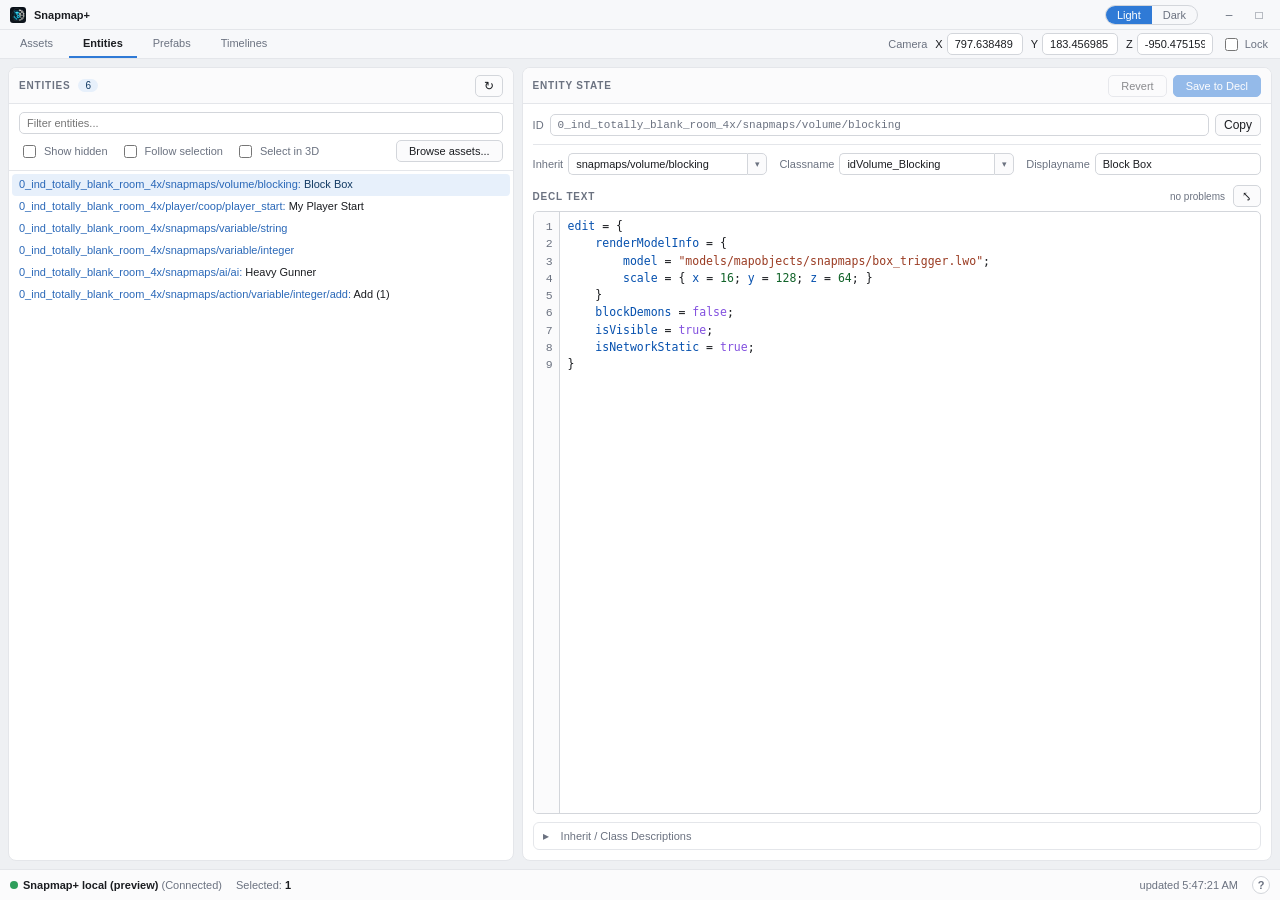
==== commit 3d6c5809: "Make asset browsing demand-driven Keep installed game files as the source of truth while retaining o" ====
--- a/src/ui/webview/mockup.html
+++ b/src/ui/webview/mockup.html
@@ -1401,7 +1401,8 @@
     // No decoder outside the game, so the preview honestly reports that rather than faking pixels.
     else if (o.cmd === 'requestPreview') { onMessage({kind:'previewRequested', ok:false, name:o.name,
       note:'Previews only decode in-game - there is no codec on the browser side.'}); }
-    else if (o.cmd === 'getPreview')     { onMessage({kind:'previewImage', ok:false}); }
+    else if (o.cmd === 'cancelPreview')  { /* preview: no producer or retained image to cancel */ }
+    else if (o.cmd === 'getPreview')     { onMessage({kind:'previewImage', ok:false, name:o.name}); }
     else if (o.cmd === 'findMaterial')   { onMessage({kind:'materialResult', found:false, name:o.name}); }
     // A real rect, so the browser-preview build can exercise the virtualmapping patch end to end:
     // material/snapmap/dynamic_block_textured_hell_cave_facade's actual .vmtr row.
@@ -3955,8 +3956,12 @@
       });
       if (which === 'prefabs') post({cmd:'listPrefabs'});
       if (which === 'timelines') tlMaybeAutoRefresh();   // catch stale content from a play-mode round-trip that happened while this tab wasn't visible
-      // The catalog is cached after the first fetch, so this is a no-op on every later visit.
-      if (which === 'assets') { abActive = abTabMount; abFetchAll(); }
+      // The selected catalog is cached after its first fetch, so later visits do not cross the bridge.
+      if (which === 'assets') { abActive = abTabMount; abOpenCatalog(abTabMount); }
+      else if (typeof abTabMount !== 'undefined') {
+        abForgetPreview(abTabMount);
+        abRenderTree(abTabMount); abRenderInsp(abTabMount);
+      }
       /* One decision point for the session, here and everywhere else: it wants the browser on
        * screen AND this window focused. Navigating away closes it, which stops any audition and
        * hands the editor back its audio -- neither may outlive the tab that started it. */
@@ -4816,8 +4821,29 @@
   abNames['pinned'] = [];
 
   var abTrees = {};                   /* type -> folder tree built from abNames[type] */
+  var abCounts = {};                  /* scalar counts survive catalog eviction for the rail */
+  var abCatalogLru = [];
+  var AB_CATALOG_CACHE_LIMIT = 2;      /* one current type for each of the two browser mounts */
   var abMounts = [];                  /* every mounted browser */
   var abActive = null;                /* the mount that owns the in-flight preview request */
+
+  /* Keep the cache bounded. The tab and modal are two mounts with independent type state, so two
+   * catalogs is the smallest limit that lets each reopen without immediately evicting the other.
+   * Counts are tiny and remain for the rail; names and their derived folder nodes are discarded. */
+  function abTouchCatalog(type) {
+    for (var i = abCatalogLru.length - 1; i >= 0; i--)
+      if (abCatalogLru[i] === type) abCatalogLru.splice(i, 1);
+    abCatalogLru.push(type);
+    while (abCatalogLru.length > AB_CATALOG_CACHE_LIMIT) {
+      var old = abCatalogLru.shift();
+      delete abNames[old];
+      delete abTrees[old];
+    }
+  }
+  function abCatalogResident(type) {
+    for (var i = 0; i < abCatalogLru.length; i++) if (abCatalogLru[i] === type) return true;
+    return false;
+  }
 
   /* --- folder tree ---------------------------------------------------------------------------
    * Names are paths ("textures/guis/snapmaps/poi/snap_poi_talk"), so the folder structure is
@@ -5039,13 +5065,13 @@
      * other set are both meaningless afterwards -- drop them rather than leaving a stale crumb trail
      * pointing at a folder the new list does not have. */
     m.el('xplat').addEventListener('change', function(){
-      m.xplat = this.checked; m.dir = ''; m.sel = null;
+      m.xplat = this.checked; m.dir = ''; abForgetPreview(m);
       abRenderTree(m); abRenderInsp(m);
     });
     m.el('rail').addEventListener('click', function(e){
       var it = e.target.closest ? e.target.closest('[data-type]') : null;
       if (!it) return;
-      m.type = it.getAttribute('data-type'); m.dir = ''; m.sel = null;
+      m.type = it.getAttribute('data-type'); m.dir = ''; abForgetPreview(m);
       abSyncXplat(m);
       abRenderRail(m); abRenderTree(m); abRenderInsp(m);
       abFetch(m);
@@ -5335,7 +5361,7 @@
     var place = '', ref = '';
     for (var i = 0; i < AB_TYPES.length; i++) {
       var t = AB_TYPES[i];
-      var n = abNames[t.id] ? abNames[t.id].length : 0;
+      var n = abNames[t.id] ? abNames[t.id].length : (abCounts[t.id] || 0);
       var row = '<div class="entity-item' + (m.type === t.id ? ' selected' : '')
               + '" data-type="' + t.id + '"'
               + (t.ref ? ' title="Browse and copy only - nothing on the map takes one directly"' : '') + '>'
@@ -5756,15 +5782,35 @@
   var AB_MAX_TRIES = 12, AB_INTERVAL_MS = 250;   /* ~3 s */
   function abStopPoll(m) { if (m.pvTimer) { clearInterval(m.pvTimer); m.pvTimer = null; } m.pvTries = 0; }
 
+  /* A data URI is the complete encoded asset, not a cheap handle. Drop it whenever its mount no
+   * longer presents that selection so the WebView does not retain both the JavaScript string and
+   * the decoded image after the user changes type, closes the modal, or leaves the Assets tab. */
+  function abForgetPreview(m) {
+    var hadRequest = !!(m.sel || m.pvTimer || m.pvUri);
+    abStopPoll(m);
+    m.sel = null;
+    m.pvUri = null;
+    m.pvNote = null;
+    if (hadRequest) post({cmd:'cancelPreview'});
+  }
+
   /* Only materials and images have a pixel route today (megapreview + imgpreview). Asking for a
    * preview of a sound or an entity def would burn the full poll budget and then blame the atlas,
    * so those say what they are up front instead. */
   function abPreviewable(type) { return type === 'material' || type === 'image'; }
 
+  function abPreviewKind(m) {
+    var selectedType = abType(abSelType(m));
+    return selectedType ? selectedType.kind : -1;
+  }
+
+  function abRequestPreview(m, path) {
+    post({cmd:'requestPreview', name:path, assetKind:abPreviewKind(m)});
+  }
+
   function abSelect(m, path) {
+    abForgetPreview(m);
     m.sel = path;
-    m.pvUri = null;
-    abStopPoll(m);
     abActive = m;
     if (m.mode === 'modal') {
       var pe = document.getElementById('amPath'), ce = document.getElementById('amCopy');
@@ -5788,7 +5834,7 @@
     m.pvNote = 'Loading a preview...';
     abRenderTree(m); abRenderInsp(m);
     abStatus(m, 'Requesting...');
-    post({cmd:'requestPreview', name: path});
+    abRequestPreview(m, path);
     /* Learn this material's atlas rect too, so the tiling dropdown can offer an aspect-corrected
      * rate for it. Only for materials we do not already have dimensions for -- the baked
      * cross-platform table and the session cache both answer without a round-trip. The reply is
@@ -5799,6 +5845,7 @@
 
   function onPreviewRequested(d) {
     var m = abActive; if (!m) return;
+    if (!m.sel || d.name !== m.sel || !abPreviewable(abSelType(m))) return;
     if (!d.ok) {
       abStopPoll(m);
       /* `note` is only ever set by the browser-preview stand-in; the real backend answers ok/not-ok
@@ -5819,11 +5866,12 @@
         abStatus(m, 'no preview'); abApplyImage(m);
         return;
       }
-      post({cmd:'getPreview'});
+      post({cmd:'getPreview', name:m.sel});
     }, AB_INTERVAL_MS);
   }
   function onPreviewImage(d) {
     var m = abActive; if (!m) return;
+    if (!m.sel || d.name !== m.sel || !abPreviewable(abSelType(m))) return;
     if (d.ok && d.uri) {
       abStopPoll(m);
       m.pvUri = d.uri; m.pvNote = null;
@@ -5834,33 +5882,34 @@
   }
 
   /* --- catalog fetch ---------------------------------------------------------------------------
-   * The full list (~9,800 names) crosses the bridge ONCE per session and is cached here, so
-   * filtering and drilling stay instant and never round-trip. */
+   * Only the selected type crosses the bridge, once per session. Its qualifier travels with it:
+   * Materials need the atlas-only set for carrier safety, and Sounds need the soundbank map for
+   * their folder tree. Unvisited rail rows stay as dashes instead of retaining every catalog. */
+  var abPinsFetched = 0;
+  var abPendingKinds = {};
+  function abRequestKind(kind) {
+    if (abPendingKinds[kind]) return;
+    abPendingKinds[kind] = 1;
+    post({cmd:'listAssets', assetKind:kind});
+  }
   function abFetch(m) {
     var t = abType(m.type);
     if (!t) return;                       /* pseudo-types (Pinned) have no catalog behind them */
-    if (abNames[m.type]) return;
-    /* This IS the retry path: a type whose names never arrived asks again the next time it is
-     * selected, which is why removing the Refresh button cost nothing. */
-    m.el('cnt').textContent = '...';
-    post({cmd:'listAssets', assetKind: t.kind});
-  }
-  /* Pull EVERY catalog the first time the browser is opened, not just the selected one. The rail
-   * shows each type's size, and a rail of dashes until you click each row tells you nothing about
-   * what is in there -- the count is the whole point of putting it in the rail. It is one pass over
-   * files the backend has already parsed, and it makes switching types instant afterwards. */
-  function abFetchAll() {
-    for (var i = 0; i < AB_TYPES.length; i++)
-      if (!abNames[AB_TYPES[i].id]) post({cmd:'listAssets', assetKind: AB_TYPES[i].kind});
-    /* Not an AB_TYPES row -- see abVtOnly. Fetched alongside the catalogs so the carrier gate is
-     * accurate by the time anything is selected. */
-    if (!abVtOnly) post({cmd:'listAssets', assetKind: AB_KIND_VTONLY});
-    if (!abSndBank) post({cmd:'listAssets', assetKind: AB_KIND_SNDBANK});
-    /* Pins come from their own file, not the catalog -- asked for once per session alongside it. */
+    abTouchCatalog(m.type);
+    if (!abNames[m.type]) {
+      m.el('cnt').textContent = '...';
+      abRequestKind(t.kind);
+    }
+    if (m.type === 'material' && !abVtOnly) abRequestKind(AB_KIND_VTONLY);
+    if (m.type === 'sound' && !abSndBank) abRequestKind(AB_KIND_SNDBANK);
+  }
+  function abOpenCatalog(m) {
+    abFetch(m);
+    /* Pins come from their own file, not a catalog, and are shared by both mounts. */
     if (!abPinsFetched) { abPinsFetched = 1; post({cmd:'pinsLoad'}); }
   }
-  var abPinsFetched = 0;
   function onAssetList(d) {
+    delete abPendingKinds[d.assetKind];
     if (d.assetKind === AB_KIND_SNDBANK) {
       var map = {};
       var bl = (d.names || '').split('\n');
@@ -5896,6 +5945,13 @@
     if (!t) return;
     var names = (d.names || '').split('\n').filter(function(s){ return s.length > 0; });
     names.sort();
+    abCounts[t.id] = names.length;
+    /* A response can arrive after very rapid rail changes pushed its type out of the two-slot
+     * cache. Keep its scalar count but do not resurrect the discarded catalog. */
+    if (!abCatalogResident(t.id)) {
+      for (var stale = 0; stale < abMounts.length; stale++) abRenderRail(abMounts[stale]);
+      return;
+    }
     abNames[t.id] = names;
     abTrees[t.id] = null;
     for (var j = 0; j < abMounts.length; j++) {
@@ -6242,13 +6298,14 @@
     document.getElementById('amPath').textContent = abModalMount.sel || 'Nothing selected.';
     amOverlay.style.display = 'flex';
     abActive = abModalMount;
-    abFetchAll();
+    abOpenCatalog(abModalMount);
     abSyncSoundSession();   /* the modal is the browser too -- same mode, same one decision */
     var q = abModalMount.el('q'); if (q) q.focus();
   }
   function abCloseModal() {
     amOverlay.style.display = 'none';
-    abStopPoll(abModalMount);
+    abForgetPreview(abModalMount);
+    abRenderTree(abModalMount); abRenderInsp(abModalMount);
     abActive = abTabMount;
     /* Leaving the browser with a sound still playing is nobody's intent, and it would also leave
      * the editor soloed and background audio on. abSyncSoundSession keeps the session open when
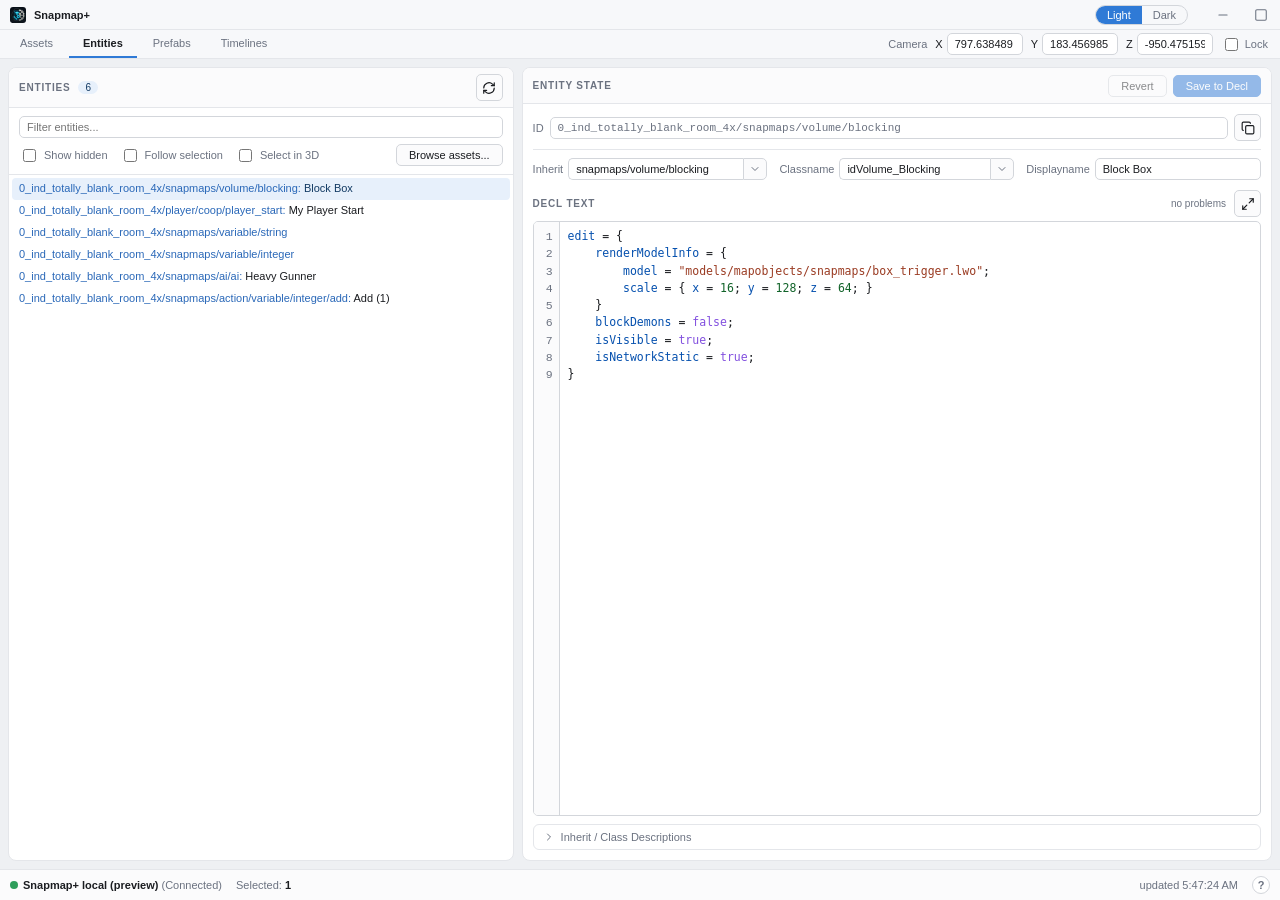
==== commit dad60cd6: "Align Studio controls with the MIDI UI Replace browser-font action glyphs with a curated Lucide spri" ====
--- a/src/ui/webview/mockup.html
+++ b/src/ui/webview/mockup.html
@@ -28,6 +28,8 @@
     color-scheme: dark;
   }
   .app { display: flex; flex-direction: column; height: 100vh; background: var(--bg); color: var(--text); user-select: none; -webkit-user-select: none; }
+  .icon-sprite { position: absolute; width: 0; height: 0; overflow: hidden; pointer-events: none; }
+  .ui-icon { width: 16px; height: 16px; display: block; flex: none; fill: none; stroke: currentColor; stroke-width: 2; stroke-linecap: round; stroke-linejoin: round; pointer-events: none; }
 
   .menubar { display: flex; align-items: center; height: 30px; background: var(--chrome); border-bottom: 1px solid var(--border); padding: 0 6px; gap: 8px; flex-shrink: 0; user-select: none; }
   .menubar .icon { width: 16px; height: 16px; border-radius: 3px; margin-left: 4px; display: block; }
@@ -36,9 +38,11 @@
   .theme-toggle { display: inline-flex; border: 1px solid var(--border2); border-radius: 20px; overflow: hidden; cursor: pointer; }
   .theme-toggle span { padding: 3px 11px; color: var(--muted); }
   .theme-toggle span.on { background: var(--accent); color: var(--accentText); }
-  .win-controls { display: flex; margin-left: 8px; }
-  .win-btn { width: 30px; height: 30px; display: flex; align-items: center; justify-content: center; color: var(--muted); font-size: 12px; cursor: default; }
+  .win-controls { display: flex; align-items: stretch; align-self: stretch; gap: 0; margin-left: 8px; margin-right: -6px; padding: 0; }
+  .win-btn { width: 38px; height: 30px; display: flex; align-items: center; justify-content: center; padding: 0 12px; border-radius: 0; color: var(--muted); cursor: default; }
+  .win-btn .ui-icon { width: 14px; height: 14px; stroke-width: 1.8; }
   .win-btn:hover { background: var(--panel2); color: var(--text); }
+  .win-btn:focus-visible { outline: 1px solid var(--accent); outline-offset: -2px; }
   .rz { position: fixed; z-index: 2500; }
   .rz-t { top: 0; left: 0; right: 0; height: 4px; cursor: ns-resize; }
   .rz-b { bottom: 0; left: 0; right: 0; height: 4px; cursor: ns-resize; }
@@ -76,6 +80,8 @@
                         color: var(--muted); padding: 8px 7px 3px; }
   .ab-rail .rail-head:first-child { padding-top: 3px; }
   .ab-rail .entity-item { display: flex; align-items: baseline; gap: 6px; color: var(--text); cursor: pointer; }
+  .ab-rail .entity-item .nm { display: inline-flex; align-items: center; gap: 5px; }
+  .ab-rail .entity-item .nm .ui-icon { width: 13px; height: 13px; fill: currentColor; }
   .ab-rail .entity-item.off { color: var(--muted); opacity: .6; cursor: default; }
   .ab-rail .entity-item.off:hover { background: transparent; }
   .ab-rail .entity-item .n { margin-left: auto; color: var(--muted); font-family: Consolas, "Courier New", monospace;
@@ -96,16 +102,18 @@
   .ab-crumbs .cb-flat { font-style: italic; }
 
   .ab-row { display: flex; align-items: center; gap: 6px; }
-  .ab-row .tw { width: 10px; flex: 0 0 10px; color: var(--muted); font-size: 9px; text-align: center; }
+  .ab-row .tw { width: 12px; flex: 0 0 12px; color: var(--muted); display: inline-flex; align-items: center; justify-content: center; }
+  .ab-row .tw .ui-icon { width: 12px; height: 12px; }
   .ab-row .nm { overflow: hidden; text-overflow: ellipsis; }
   .ab-row .leaf { font-family: Consolas, "Courier New", monospace; font-size: 11px; }
   .ab-row .cnt { margin-left: auto; color: var(--muted); font-family: Consolas, "Courier New", monospace;
                  font-size: 10px; font-variant-numeric: tabular-nums; }
   /* Copy rides ON the row: pasting a path into the Decl Text editor is the most common thing done
      with a name here, so it must not be buried behind selecting the asset first. */
-  .ab-row .cp { margin-left: auto; opacity: 0; border: 1px solid var(--border2); background: var(--panel);
-                color: var(--muted); border-radius: 4px; padding: 0 5px; font-size: 10px; cursor: pointer;
-                font-family: inherit; flex-shrink: 0; }
+  .ab-row .cp { width: 23px; height: 21px; margin-left: auto; opacity: 0; border: 1px solid var(--border2);
+                background: var(--panel); color: var(--muted); border-radius: 4px; padding: 0; cursor: pointer;
+                display: inline-flex; align-items: center; justify-content: center; flex-shrink: 0; }
+  .ab-row .cp .ui-icon { width: 12px; height: 12px; }
   .entity-item:hover .cp, .entity-item.selected .cp { opacity: 1; }
   .ab-row .cp:hover { border-color: var(--accent); color: var(--text); }
   /* The pin flag is a GUTTER on the left, not one of the right-hand actions: it reports state, and
@@ -120,14 +128,16 @@
      star can grow past the text without every row in the list getting taller. */
   .ab-row .ab-pin, .ab-row .ab-pin-gap { width: 18px; flex: 0 0 18px; }
   .ab-row .ab-pin { opacity: 0; border: 0; background: none; color: var(--muted);
-                    padding: 0; font-size: 18px; line-height: 1; height: 16px; cursor: pointer;
+                    padding: 0; line-height: 1; height: 16px; cursor: pointer;
                     font-family: inherit; display: inline-flex; align-items: center;
                     justify-content: center; }
+  .ab-row .ab-pin .ui-icon { width: 16px; height: 16px; }
   .entity-item:hover .ab-pin { opacity: .55; }
   .ab-row .ab-pin:hover { opacity: 1; color: var(--accent); }
   /* A PINNED row keeps its flag visible without hover -- otherwise the only way to see what you
      pinned is to hover every row one at a time, which defeats the point of a shortlist. */
   .ab-row .ab-pin.on { opacity: 1; color: var(--accent); }
+  .ab-row .ab-pin.on .ui-icon { fill: currentColor; }
 
   .ab-insp .panel-body { padding: 10px; display: flex; flex-direction: column; gap: 9px; }
   /* Checkerboard: many assets are white-on-transparent (GUI icons, decals, POI markers). On a flat
@@ -148,6 +158,7 @@
   .ab-audition.playing { border-color: var(--accent); }
   .ab-audition .ab-play { width: 54px; height: 54px; border-radius: 50%; font-size: 17px; line-height: 1;
                           padding: 0; display: flex; align-items: center; justify-content: center; }
+  .ab-audition .ab-play .ui-icon { width: 18px; height: 18px; }
   .ab-audition.playing .ab-play { border-color: var(--accent); color: var(--accent); }
   .ab-audition-note { color: var(--muted); font-size: 11px; }
   .ab-audition.playing .ab-audition-note { color: var(--text); }
@@ -222,7 +233,8 @@
   .btn:disabled { opacity: 0.5; cursor: default; }
   .btn.primary { background: var(--accent); border-color: var(--accent); color: var(--accentText); }
   .btn.danger:hover:not(:disabled) { border-color: var(--danger); color: var(--danger); }
-  .btn.icon { padding: 3px 8px; font-size: 12px; }
+  .btn.icon { width: 27px; height: 27px; padding: 0; display: inline-flex; align-items: center; justify-content: center; }
+  .btn.icon .ui-icon { width: 14px; height: 14px; }
 
   .placeholder { display: flex; align-items: center; justify-content: center; text-align: center; color: var(--muted); font-style: italic; padding: 20px; }
   .editor-col { display: flex; flex-direction: column; min-height: 0; height: 100%; }
@@ -318,7 +330,8 @@
   .problems.has { display: block; }
   .prob { display: flex; gap: 7px; padding: 1px 0; border-radius: 3px; cursor: default; }
   .prob:hover { background: var(--sel); color: var(--selText); }
-  .prob .sev { flex-shrink: 0; font-weight: 600; }
+  .prob .sev { width: 14px; flex-shrink: 0; display: inline-flex; align-items: center; justify-content: center; font-weight: 600; }
+  .prob .sev .ui-icon { width: 13px; height: 13px; }
   .prob .sev.err { color: var(--sqErr); } .prob .sev.warn { color: var(--sqWarn); }
   .prob .loc { color: var(--muted); flex-shrink: 0; }
 
@@ -328,7 +341,8 @@
   .desc-panel { flex-shrink: 0; border: 1px solid var(--border); border-radius: 6px; background: var(--panel); cursor: pointer; }
   .desc-toggle { display: flex; align-items: center; gap: 6px; padding: 6px 9px; color: var(--muted); user-select: none; border-radius: 6px; }
   .desc-toggle:hover { color: var(--selText); background: var(--sel); }   /* same hover pair as .combo-opt -- visible in both themes */
-  .desc-caret { width: 12px; display: inline-block; font-size: 12px; transition: transform 0.1s; }
+  .desc-caret { width: 12px; display: inline-flex; align-items: center; justify-content: center; transition: transform 0.1s; }
+  .desc-caret .ui-icon { width: 12px; height: 12px; }
   .desc-panel.open .desc-caret { transform: rotate(90deg); }
   .desc-body { display: none; padding: 0 9px 9px 9px; font-size: 11px; line-height: 1.5; }
   .desc-panel.open .desc-body { display: block; }
@@ -341,7 +355,8 @@
   .combo { position: relative; display: inline-flex; }
   .combo.grow { flex: 1; min-width: 150px; }
   .combo input { flex: 1; border-top-right-radius: 0; border-bottom-right-radius: 0; border-right: none; min-width: 0; }
-  .combo-arrow { width: 20px; border: 1px solid var(--border2); border-top-right-radius: 5px; border-bottom-right-radius: 5px; background: var(--panel2); cursor: pointer; font-size: 9px; color: var(--muted); padding: 0; }
+  .combo-arrow { width: 24px; border: 1px solid var(--border2); border-top-right-radius: 5px; border-bottom-right-radius: 5px; background: var(--panel2); cursor: pointer; color: var(--muted); padding: 0; display: inline-flex; align-items: center; justify-content: center; }
+  .combo-arrow .ui-icon { width: 12px; height: 12px; }
   .combo-arrow:hover { color: var(--text); }
   /* the base .combo-list opens DOWNWARD: every combo now sits at the TOP of its panel (the Entities-tab
      Inherit/Classname fields moved above the decl editor), so down is always the roomy direction. */
@@ -359,7 +374,9 @@
   .tl-inner-tab.active { color: var(--text); border-bottom-color: var(--accent); }
   .tl-inner-tab:hover:not(.active) { color: var(--text); }
   .tl-inner-tab.tl-add { font-weight: 600; }
-  .tl-tab-del { width: 15px; height: 15px; display: flex; align-items: center; justify-content: center; border-radius: 3px; color: var(--muted); font-size: 10px; flex-shrink: 0; }
+  .tl-inner-tab.tl-add .ui-icon { width: 13px; height: 13px; }
+  .tl-tab-del { width: 15px; height: 15px; display: flex; align-items: center; justify-content: center; border-radius: 3px; color: var(--muted); flex-shrink: 0; }
+  .tl-tab-del .ui-icon { width: 11px; height: 11px; }
   .tl-tab-del:hover { background: #a3352f; color: #fff; }
   .tl-inner-body { flex: 1; display: flex; flex-direction: column; gap: 8px; min-height: 0; overflow: auto; padding-top: 2px; }
   .event-list { display: flex; flex-direction: column; gap: 6px; }
@@ -383,6 +400,7 @@
   .ev-vecn-fields input.ev-arg-input { flex: 1; min-width: 0; text-align: center; }   /* per-component (x/y/z, r/g/b/a, ...) -- placeholder names the component, no separate <label> per field */
   .ev-arg-row .combo.ev-arg-combo { flex: 1; min-width: 0; }   /* decl/enum -- fills the row same as the plain-text arg inputs */
   .ev-del { width: 22px; height: 22px; display: flex; align-items: center; justify-content: center; color: var(--muted); cursor: default; border-radius: 5px; flex-shrink: 0; }
+  .ev-del .ui-icon { width: 13px; height: 13px; }
   .ev-del:hover { background: #a3352f; color: #fff; }
 
   /* the OG "Runs on" entity-picker (FUN_180008180, live-decompiled from the original snaphakui.dll for
@@ -405,7 +423,8 @@
 
   .pf-folder-head { display: flex; align-items: center; gap: 4px; padding: 3px 6px; color: var(--text); cursor: default; font-weight: 500; }
   .pf-folder-head:hover { background: var(--panel2); }
-  .pf-caret { width: 12px; display: inline-block; color: var(--muted); font-size: 9px; }
+  .pf-caret { width: 12px; display: inline-flex; align-items: center; justify-content: center; color: var(--muted); }
+  .pf-caret .ui-icon { width: 12px; height: 12px; }
   .pf-folder:not(.pf-open) .pf-folder-body { display: none; }
   .pf-folder:not(.pf-open) .pf-caret { transform: rotate(-90deg); }
   .pf-folder-body { padding-left: 14px; }
@@ -415,7 +434,8 @@
   .pf-item.dragging { opacity: 0.4; }
   .pf-folder.drop-target > .pf-folder-head { background: var(--sel); color: var(--selText); }
   #prefabTree.drop-target-root { outline: 1px dashed var(--accent); outline-offset: -1px; }
-  .pf-folder-del { margin-left: auto; padding: 0 4px; color: var(--muted); opacity: 0; }
+  .pf-folder-del { width: 20px; height: 20px; margin-left: auto; padding: 0; display: inline-flex; align-items: center; justify-content: center; color: var(--muted); opacity: 0; }
+  .pf-folder-del .ui-icon { width: 12px; height: 12px; }
   .pf-folder-head:hover .pf-folder-del { opacity: 1; }
   .pf-folder-del:hover { color: #a3352f; }
   .pf-folder-name { width: 130px; padding: 1px 5px; }
@@ -476,6 +496,64 @@
 </style>
 </head>
 <body>
+<!--
+Lucide Icons license notice. This copy stays in the embedded document so the compiled WebView asset
+retains the notice even though the installed overlay contains only the frontend and backend DLLs.
+
+ISC License
+
+Copyright (c) 2026 Lucide Icons and Contributors
+
+Permission to use, copy, modify, and/or distribute this software for any purpose with or without fee
+is hereby granted, provided that the above copyright notice and this permission notice appear in all
+copies.
+
+THE SOFTWARE IS PROVIDED "AS IS" AND THE AUTHOR DISCLAIMS ALL WARRANTIES WITH REGARD TO THIS SOFTWARE
+INCLUDING ALL IMPLIED WARRANTIES OF MERCHANTABILITY AND FITNESS. IN NO EVENT SHALL THE AUTHOR BE
+LIABLE FOR ANY SPECIAL, DIRECT, INDIRECT, OR CONSEQUENTIAL DAMAGES OR ANY DAMAGES WHATSOEVER
+RESULTING FROM LOSS OF USE, DATA OR PROFITS, WHETHER IN AN ACTION OF CONTRACT, NEGLIGENCE OR OTHER
+TORTIOUS ACTION, ARISING OUT OF OR IN CONNECTION WITH THE USE OR PERFORMANCE OF THIS SOFTWARE.
+
+Some Lucide icons are derived from the Feather project.
+
+The MIT License (MIT)
+
+Copyright (c) 2013-present Cole Bemis
+
+Permission is hereby granted, free of charge, to any person obtaining a copy of this software and
+associated documentation files (the "Software"), to deal in the Software without restriction,
+including without limitation the rights to use, copy, modify, merge, publish, distribute, sublicense,
+and/or sell copies of the Software, and to permit persons to whom the Software is furnished to do so,
+subject to the following conditions:
+
+The above copyright notice and this permission notice shall be included in all copies or substantial
+portions of the Software.
+
+THE SOFTWARE IS PROVIDED "AS IS", WITHOUT WARRANTY OF ANY KIND, EXPRESS OR IMPLIED, INCLUDING BUT NOT
+LIMITED TO THE WARRANTIES OF MERCHANTABILITY, FITNESS FOR A PARTICULAR PURPOSE AND NONINFRINGEMENT.
+IN NO EVENT SHALL THE AUTHORS OR COPYRIGHT HOLDERS BE LIABLE FOR ANY CLAIM, DAMAGES OR OTHER LIABILITY,
+WHETHER IN AN ACTION OF CONTRACT, TORT OR OTHERWISE, ARISING FROM, OUT OF OR IN CONNECTION WITH THE
+SOFTWARE OR THE USE OR OTHER DEALINGS IN THE SOFTWARE.
+-->
+<svg class="icon-sprite" aria-hidden="true" focusable="false">
+  <symbol id="icon-minus" viewBox="0 0 24 24"><path d="M5 12h14"></path></symbol>
+  <symbol id="icon-square" viewBox="0 0 24 24"><rect width="18" height="18" x="3" y="3" rx="2"></rect></symbol>
+  <symbol id="icon-copy" viewBox="0 0 24 24"><rect width="14" height="14" x="8" y="8" rx="2" ry="2"></rect><path d="M4 16c-1.1 0-2-.9-2-2V4c0-1.1.9-2 2-2h10c1.1 0 2 .9 2 2"></path></symbol>
+  <symbol id="icon-x" viewBox="0 0 24 24"><path d="M18 6 6 18"></path><path d="m6 6 12 12"></path></symbol>
+  <symbol id="icon-play" viewBox="0 0 24 24"><path d="M5 5a2 2 0 0 1 3.008-1.728l11.997 6.998a2 2 0 0 1 .003 3.458l-12 7A2 2 0 0 1 5 19z"></path></symbol>
+  <symbol id="icon-triangle-alert" viewBox="0 0 24 24"><path d="m21.73 18-8-14a2 2 0 0 0-3.48 0l-8 14A2 2 0 0 0 4 21h16a2 2 0 0 0 1.73-3"></path><path d="M12 9v4"></path><path d="M12 17h.01"></path></symbol>
+  <symbol id="icon-circle-info" viewBox="0 0 24 24"><circle cx="12" cy="12" r="10"></circle><path d="M12 16v-4"></path><path d="M12 8h.01"></path></symbol>
+  <symbol id="icon-chevron-down" viewBox="0 0 24 24"><path d="m6 9 6 6 6-6"></path></symbol>
+  <symbol id="icon-chevron-right" viewBox="0 0 24 24"><path d="m9 18 6-6-6-6"></path></symbol>
+  <symbol id="icon-plus" viewBox="0 0 24 24"><path d="M5 12h14"></path><path d="M12 5v14"></path></symbol>
+  <symbol id="icon-refresh-cw" viewBox="0 0 24 24"><path d="M3 12a9 9 0 0 1 15-6.7L21 8"></path><path d="M21 3v5h-5"></path><path d="M21 12a9 9 0 0 1-15 6.7L3 16"></path><path d="M8 16H3v5"></path></symbol>
+  <symbol id="icon-maximize-2" viewBox="0 0 24 24"><path d="M15 3h6v6"></path><path d="m21 3-7 7"></path><path d="m3 21 7-7"></path><path d="M9 21H3v-6"></path></symbol>
+  <symbol id="icon-minimize-2" viewBox="0 0 24 24"><path d="m14 10 7-7"></path><path d="M20 10h-6V4"></path><path d="m3 21 7-7"></path><path d="M4 14h6v6"></path></symbol>
+  <symbol id="icon-undo-2" viewBox="0 0 24 24"><path d="M9 14 4 9l5-5"></path><path d="M4 9h10.5a5.5 5.5 0 0 1 0 11H11"></path></symbol>
+  <symbol id="icon-save" viewBox="0 0 24 24"><path d="M15.2 3a2 2 0 0 1 1.4.6l3.8 3.8a2 2 0 0 1 .6 1.4V19a2 2 0 0 1-2 2H5a2 2 0 0 1-2-2V5a2 2 0 0 1 2-2z"></path><path d="M17 21v-8H7v8"></path><path d="M7 3v5h8"></path></symbol>
+  <symbol id="icon-arrow-up" viewBox="0 0 24 24"><path d="m5 12 7-7 7 7"></path><path d="M12 19V5"></path></symbol>
+  <symbol id="icon-star" viewBox="0 0 24 24"><path d="M11.525 2.295a.53.53 0 0 1 .95 0l2.31 4.679a2.12 2.12 0 0 0 1.595 1.16l5.166.751a.53.53 0 0 1 .294.904l-3.738 3.644a2.12 2.12 0 0 0-.609 1.878l.882 5.146a.53.53 0 0 1-.769.559l-4.62-2.428a2.12 2.12 0 0 0-1.973 0L6.393 21.01a.53.53 0 0 1-.769-.559l.882-5.146a2.12 2.12 0 0 0-.609-1.878L2.159 9.783a.53.53 0 0 1 .294-.904l5.166-.751a2.12 2.12 0 0 0 1.595-1.16z"></path></symbol>
+</svg>
 <div class="app">
   <div class="menubar">
     <!-- the Snapmap+ logo rides inline as a data URI: the page is loaded from a string, so no external file or URL would resolve -->
@@ -487,8 +565,8 @@
       <span id="segDark">Dark</span>
     </div>
     <div class="win-controls">
-      <div class="win-btn" id="winMin" title="Minimize">&#8211;</div>
-      <div class="win-btn" id="winMax" title="Maximize / Restore">&#9633;</div>
+      <div class="win-btn" id="winMin" title="Minimize" role="button" tabindex="0"><svg class="ui-icon" aria-hidden="true" focusable="false"><use href="#icon-minus"></use></svg></div>
+      <div class="win-btn" id="winMax" title="Maximize" role="button" tabindex="0"><svg class="ui-icon" aria-hidden="true" focusable="false"><use href="#icon-square"></use></svg></div>
     </div>
   </div>
 
@@ -515,7 +593,7 @@
       <div class="panel-head">
         <span class="panel-title">Entities</span><span class="badge" id="entBadge">0</span>
         <div class="panel-actions">
-          <button class="btn icon" id="refreshBtn" title="Refresh the entity list">&#8635;</button>
+          <button class="btn icon" id="refreshBtn" title="Refresh the entity list" aria-label="Refresh the entity list"><svg class="ui-icon" aria-hidden="true" focusable="false"><use href="#icon-refresh-cw"></use></svg></button>
         </div>
       </div>
       <div class="panel-toolbar">
@@ -548,18 +626,18 @@
           <div class="ident-sub">
             <label>ID</label>
             <input type="text" id="fEntityId" readonly>
-            <button type="button" class="btn icon" id="copyIdBtn" title="Copy this entity's ID to the clipboard">Copy</button>
+            <button type="button" class="btn icon" id="copyIdBtn" title="Copy this entity's ID to the clipboard" aria-label="Copy this entity's ID"><svg class="ui-icon" aria-hidden="true" focusable="false"><use href="#icon-copy"></use></svg></button>
           </div>
         </div>
         <div class="fields">
-          <div class="field grow"><label>Inherit</label><div class="combo grow" id="cInherit"><input type="text" id="fInherit" autocomplete="off"><button type="button" class="combo-arrow">&#9662;</button><div class="combo-list"></div></div></div>
-          <div class="field grow"><label>Classname</label><div class="combo grow" id="cClassname"><input type="text" id="fClassname" autocomplete="off"><button type="button" class="combo-arrow">&#9662;</button><div class="combo-list"></div></div></div>
+          <div class="field grow"><label>Inherit</label><div class="combo grow" id="cInherit"><input type="text" id="fInherit" autocomplete="off"><button type="button" class="combo-arrow" aria-label="Show inherit options"><svg class="ui-icon" aria-hidden="true" focusable="false"><use href="#icon-chevron-down"></use></svg></button><div class="combo-list"></div></div></div>
+          <div class="field grow"><label>Classname</label><div class="combo grow" id="cClassname"><input type="text" id="fClassname" autocomplete="off"><button type="button" class="combo-arrow" aria-label="Show classname options"><svg class="ui-icon" aria-hidden="true" focusable="false"><use href="#icon-chevron-down"></use></svg></button><div class="combo-list"></div></div></div>
           <div class="field grow"><label>Displayname</label><input type="text" id="fDisplayname"></div>
         </div>
         <div class="section-label">Decl Text
           <span class="prob-count" id="probCount"></span>
           <div class="focus-head" id="focusHead"></div>
-          <button type="button" class="btn icon" id="declFocusBtn" title="Focus mode (Esc to exit)">&#10531;</button>
+          <button type="button" class="btn icon" id="declFocusBtn" title="Focus mode (Esc to exit)" aria-label="Enter focus mode"><svg class="ui-icon" aria-hidden="true" focusable="false"><use href="#icon-maximize-2"></use></svg></button>
         </div>
         <div class="code-editor" id="codeEditor">
           <div class="ce-gutter" aria-hidden="true"><div id="declGutter"></div></div>
@@ -570,7 +648,7 @@
         <div class="problems" id="problemsBar"></div>
         <div style="height:8px; flex-shrink:0;"></div>
         <div class="desc-panel" id="descPanel">
-          <div class="desc-toggle" id="descToggle"><span class="desc-caret">&#9656;</span>Inherit / Class Descriptions</div>
+          <div class="desc-toggle" id="descToggle"><span class="desc-caret"><svg class="ui-icon" aria-hidden="true" focusable="false"><use href="#icon-chevron-right"></use></svg></span>Inherit / Class Descriptions</div>
           <div class="desc-body" id="descBody"></div>
         </div>
       </div>
@@ -669,7 +747,7 @@
     <div class="modal-head">
       <span class="modal-title" style="margin:0">Browse assets</span>
       <span class="muted" id="amFor" style="font-family:Consolas,'Courier New',monospace"></span>
-      <div style="margin-left:auto"><button class="btn icon" id="amClose" title="Close (Esc)">&#10005;</button></div>
+      <div style="margin-left:auto"><button class="btn icon" id="amClose" title="Close (Esc)" aria-label="Close asset browser"><svg class="ui-icon" aria-hidden="true" focusable="false"><use href="#icon-x"></use></svg></button></div>
     </div>
     <div class="ab-grid" id="abModalHost"></div>
     <div class="modal-foot">
@@ -855,6 +933,21 @@
 
   var PREVIEW = !(window.chrome && window.chrome.webview);
   function post(o) { if (!PREVIEW) { window.chrome.webview.postMessage(o); return; } previewHandle(o); }
+  function iconSvg(name) {
+    return '<svg class="ui-icon" aria-hidden="true" focusable="false"><use href="#icon-' + name + '"></use></svg>';
+  }
+  function setIcon(node, name) {
+    var use = node && node.querySelector('use');
+    if (use) use.setAttribute('href', '#icon-' + name);
+  }
+  var windowMaximized = false;
+  function renderWindowState(maximized) {
+    windowMaximized = !!maximized;
+    var btn = document.getElementById('winMax');
+    setIcon(btn, windowMaximized ? 'copy' : 'square');
+    btn.title = windowMaximized ? 'Restore' : 'Maximize';
+    btn.setAttribute('aria-label', btn.title);
+  }
   function configGet(key) { post({cmd:'configGet', key:key}); }
   function configSet(key, value) { post({cmd:'configSet', key:key, valueJson:JSON.stringify(value)}); }
   function entityModeValid(mode) {
@@ -1583,7 +1676,9 @@
     }
     else if (o.cmd === 'selectInEditor') { /* no 3D editor in browser preview */ }
     else if (o.cmd === 'camLock' || o.cmd === 'camSet') { /* no editor in browser preview */ }
-    else if (o.cmd && o.cmd.indexOf('win') === 0) { /* window controls: no-op in browser preview */ }
+    else if (o.cmd === 'winState') { onMessage({kind:'windowState', maximized:windowMaximized}); }
+    else if (o.cmd === 'winMax') { onMessage({kind:'windowState', maximized:!windowMaximized}); }
+    else if (o.cmd === 'winMin' || o.cmd === 'winDrag' || o.cmd === 'winResize') { /* no native window in preview */ }
   }
   function esc(s) { return String(s).replace(/&/g,'&amp;').replace(/</g,'&lt;').replace(/>/g,'&gt;').replace(/"/g,'&quot;'); }
   function selCount() { var c = 0; for (var k in selectedEids) if (selectedEids[k]) c++; return c; }
@@ -2060,7 +2155,7 @@
       var d = diags[i];
       if (d.sev === 'err') errs++; else warns++;
       h += '<div class="prob" data-start="' + d.tok.start + '" data-end="' + d.tok.end + '">'
-         + '<span class="sev ' + d.sev + '">' + (d.sev === 'err' ? '&#9888;' : '&#9432;') + '</span>'
+         + '<span class="sev ' + d.sev + '">' + iconSvg(d.sev === 'err' ? 'triangle-alert' : 'circle-info') + '</span>'
          + '<span class="loc">Ln ' + (d.tok.line + 1) + '</span><span>' + esc(d.msg) + '</span></div>';
     }
     bar.innerHTML = h;
@@ -2562,7 +2657,7 @@
       return '<div class="ev-arg-row"><label>' + label + '</label>'
            + '<div class="combo ev-arg-combo" data-resclass="' + esc(assetResKey) + '">'
            +   '<input type="text" class="ev-arg-input" data-argidx="' + argIdx + '" data-assetkey="' + esc(asset.commitKey) + '" autocomplete="off" value="' + esc(assetDisp) + '">'
-           +   '<button type="button" class="combo-arrow">&#9662;</button><div class="combo-list"></div>'
+           +   '<button type="button" class="combo-arrow" aria-label="Show options">' + iconSvg('chevron-down') + '</button><div class="combo-list"></div>'
            + '</div></div>';
     }
     if (kind === 'bool') {
@@ -2584,7 +2679,7 @@
       return '<div class="ev-arg-row"><label>' + label + '</label>'
            + '<div class="combo ev-arg-combo" data-resclass="' + esc(declKey) + '">'
            +   '<input type="text" class="ev-arg-input" data-argidx="' + argIdx + '" data-declkey="' + esc(declKey) + '" autocomplete="off" value="' + esc(String(declVal)) + '">'
-           +   '<button type="button" class="combo-arrow">&#9662;</button><div class="combo-list"></div>'
+           +   '<button type="button" class="combo-arrow" aria-label="Show options">' + iconSvg('chevron-down') + '</button><div class="combo-list"></div>'
            + '</div></div>';
     }
     if (kind === 'enum') {
@@ -2596,7 +2691,7 @@
       return '<div class="ev-arg-row"><label>' + label + '</label>'
            + '<div class="combo ev-arg-combo" data-resclass="' + esc(enumType) + '">'
            +   '<input type="text" class="ev-arg-input" data-argidx="' + argIdx + '" autocomplete="off" value="' + esc(String(enumVal)) + '">'
-           +   '<button type="button" class="combo-arrow">&#9662;</button><div class="combo-list"></div>'
+           +   '<button type="button" class="combo-arrow" aria-label="Show options">' + iconSvg('chevron-down') + '</button><div class="combo-list"></div>'
            + '</div></div>';
     }
     if (kind === 'entity') {
@@ -2618,7 +2713,7 @@
       return '<div class="ev-arg-row"><label>' + label + '</label>'
            + '<div class="combo ev-arg-combo" data-resclass="entity">'
            +   '<input type="text" class="ev-arg-input" data-argidx="' + argIdx + '" autocomplete="off" value="' + esc(entDisp) + '">'
-           +   '<button type="button" class="combo-arrow">&#9662;</button><div class="combo-list"></div>'
+           +   '<button type="button" class="combo-arrow" aria-label="Show options">' + iconSvg('chevron-down') + '</button><div class="combo-list"></div>'
            + '</div></div>';
     }
     if (kind === 'vecn') {
@@ -3010,9 +3105,9 @@
     for (var i = 0; i < tlModel.tabs.length; i++) {
       var cls = 'tl-inner-tab' + (i === tlModel.active ? ' active' : '');
       html += '<div class="' + cls + '" data-tlidx="' + i + '">Item ' + i
-            + '<span class="tl-tab-del" title="Remove this entity event list">&#10005;</span></div>';
-    }
-    html += '<div class="tl-inner-tab tl-add" title="Add an entity-event list">+</div>';
+            + '<span class="tl-tab-del" title="Remove this entity event list">' + iconSvg('x') + '</span></div>';
+    }
+    html += '<div class="tl-inner-tab tl-add" title="Add an entity-event list">' + iconSvg('plus') + '</div>';
     tabsEl.innerHTML = html;
   }
   // The OG "Runs on" entity-picker (FUN_180008180, live-decompiled from the original snaphakui.dll for
@@ -3041,7 +3136,7 @@
     var entityText = tab.entity ? tlEntityLabel(tab.entity) : '';
 
     var h = '<div class="entity-picker">'
-       + '<div class="combo grow"><input type="text" id="tlRunsOn" value="' + esc(entityText) + '" placeholder="(no entity)" autocomplete="off"><button type="button" class="combo-arrow">&#9662;</button><div class="combo-list"></div></div>'
+       + '<div class="combo grow"><input type="text" id="tlRunsOn" value="' + esc(entityText) + '" placeholder="(no entity)" autocomplete="off"><button type="button" class="combo-arrow" aria-label="Show entity options">' + iconSvg('chevron-down') + '</button><div class="combo-list"></div></div>'
        + '<div class="entity-picker-opts">'
        +   '<button type="button" class="btn" id="tlUseSelection" title="Set Runs on to the entity currently selected in the SnapMap editor (must be exactly one)">Use current selection</button>'
        + '</div>'
@@ -3065,8 +3160,8 @@
         h += '<div class="event-row" data-evidx="' + j + '">'
            + '<div class="ev-top">'
            +   '<label>Time</label><input type="text" class="ev-time" value="' + esc(String(ev.time)) + '">'
-           +   '<div class="combo"><input type="text" class="ev-eventdef" value="' + esc(ev.eventDef) + '" autocomplete="off" placeholder="(pick an event)"><button type="button" class="combo-arrow">&#9662;</button><div class="combo-list"></div></div>'
-           +   '<div class="ev-del" title="Remove event call">&#10005;</div>'
+           +   '<div class="combo"><input type="text" class="ev-eventdef" value="' + esc(ev.eventDef) + '" autocomplete="off" placeholder="(pick an event)"><button type="button" class="combo-arrow" aria-label="Show event options">' + iconSvg('chevron-down') + '</button><div class="combo-list"></div></div>'
+           +   '<div class="ev-del" title="Remove event call">' + iconSvg('x') + '</div>'
            + '</div>';
         if (ev.args.length === 0) {
           h += '<div class="ev-args-list muted">no parameters</div>';
@@ -3087,7 +3182,7 @@
         if (ev.eventDef) {
           var descKey = tlModel.active + ':' + j;
           h += '<div class="desc-panel' + (tlDescOpen[descKey] ? ' open' : '') + '" data-desckey="' + esc(descKey) + '">'
-             +   '<div class="desc-toggle"><span class="desc-caret">&#9656;</span>What does this event do?</div>'
+             +   '<div class="desc-toggle"><span class="desc-caret">' + iconSvg('chevron-right') + '</span>What does this event do?</div>'
              +   '<div class="desc-body">' + tlEventDescHtml(ev.eventDef) + '</div>'
              + '</div>';
         }
@@ -3333,7 +3428,9 @@
 
   // ---- messages from native ----
   function onMessage(d) {
-    if (d.kind === 'configValue') {
+    if (d.kind === 'windowState') {
+      renderWindowState(d.maximized);
+    } else if (d.kind === 'configValue') {
       if (d.key === 'theme' && d.result === 1) {
         try {
           var savedTheme = JSON.parse(d.valueJson);
@@ -3658,7 +3755,7 @@
       if (filter && items.length === 0) continue;
       anyShown = true;
       h += '<div class="pf-folder pf-open" data-folder-name="' + esc(folder.name) + '">'
-         + '<div class="pf-folder-head"><span class="pf-caret">&#9662;</span> <span class="pf-fname">' + esc(folder.name) + '</span><span class="pf-folder-del" title="Delete folder">&#10005;</span></div>'
+         + '<div class="pf-folder-head"><span class="pf-caret">' + iconSvg('chevron-down') + '</span> <span class="pf-fname">' + esc(folder.name) + '</span><span class="pf-folder-del" title="Delete folder">' + iconSvg('x') + '</span></div>'
          + '<div class="pf-folder-body">';
       for (var j = 0; j < items.length; j++) h += '<div class="pf-item" draggable="true" data-folder="' + esc(folder.name) + '">' + esc(items[j]) + '</div>';
       h += '</div></div>';
@@ -3817,25 +3914,29 @@
     col.classList.toggle('focus-mode', on);
     btn.classList.toggle('active', on);
     btn.title = on ? 'Exit focus mode (Esc)' : 'Focus mode (Esc to exit)';
+    btn.setAttribute('aria-label', on ? 'Exit focus mode' : 'Enter focus mode');
+    setIcon(btn, on ? 'minimize-2' : 'maximize-2');
     // Save/Revert/dirty-note live in .panel-head, which focus-mode's fixed overlay covers -- move the SAME
     // node (not a clone) into .focus-head for the duration so they stay usable, then move it back on exit.
     // updateDirty()/doSave()/doRevert() already target these elements by id, so nothing else needs to change.
     var dest = document.getElementById(on ? 'focusHead' : 'entityStateHead');
     dest.appendChild(document.getElementById('panelActions'));
-    // Match declFocusBtn's own compact "icon" look exactly (reuses its CSS, not a new style to keep in
-    // sync), same as declFocusBtn itself: swap the button's REAL textContent to a plain glyph (not a CSS
-    // ::before hack -- that rendered inconsistently) + set a title so the icon is still explained on hover.
-    // Both restored to their normal word + no title on exit.
+    // Match declFocusBtn's compact icon-button look while the normal panel head is covered. These are the
+    // same action nodes, with the shared SVG sprite inserted only for focus mode, then their normal labels
+    // restored when they return to the panel head.
     var revertBtn = document.getElementById('revertBtn'), saveBtn = document.getElementById('saveBtn');
     revertBtn.classList.toggle('icon', on);
     saveBtn.classList.toggle('icon', on);
-    // U+21A9/U+2913 (JS escapes, not raw UTF-8 chars) to match this file's existing HTML-entity-icon
-    // convention and stay encoding-safe -- mockup.html gets embedded into a generated C++ header at build time.
-    revertBtn.textContent = on ? '\u21A9' : 'Revert';       // hooked back-arrow -- deliberately NOT the circular-loop shape
-                                                             // refreshBtn uses (Entities panel), which reads too similar at icon size
-    saveBtn.textContent   = on ? '\u2913' : 'Save to Decl'; // downwards-arrow-to-bar -- save/commit
-    if (on) { revertBtn.title = 'Revert'; saveBtn.title = 'Save to Decl'; }
-    else    { revertBtn.removeAttribute('title'); saveBtn.removeAttribute('title'); }
+    if (on) {
+      revertBtn.innerHTML = iconSvg('undo-2');
+      saveBtn.innerHTML = iconSvg('save');
+      revertBtn.title = 'Revert'; saveBtn.title = 'Save to Decl';
+      revertBtn.setAttribute('aria-label', 'Revert'); saveBtn.setAttribute('aria-label', 'Save to Decl');
+    } else {
+      revertBtn.textContent = 'Revert'; saveBtn.textContent = 'Save to Decl';
+      revertBtn.removeAttribute('title'); saveBtn.removeAttribute('title');
+      revertBtn.removeAttribute('aria-label'); saveBtn.removeAttribute('aria-label');
+    }
     refreshDeclScroll();
   }
   document.getElementById('declFocusBtn').addEventListener('click', function(){
@@ -3932,9 +4033,17 @@
     }
   })();
 
-  // frameless window controls: minimize / maximize, drag on the menu bar, resize on the edge handles.
-  document.getElementById('winMin').addEventListener('click', function(){ post({cmd:'winMin'}); });
-  document.getElementById('winMax').addEventListener('click', function(){ post({cmd:'winMax'}); });
+  // Frameless window controls: minimize / maximize, drag on the menu bar, resize on the edge handles.
+  // Native reports maximize state so the icon stays correct after Aero Snap and taskbar restores too.
+  var winMinEl = document.getElementById('winMin'), winMaxEl = document.getElementById('winMax');
+  winMinEl.addEventListener('click', function(){ post({cmd:'winMin'}); });
+  winMaxEl.addEventListener('click', function(){ post({cmd:'winMax'}); });
+  [winMinEl, winMaxEl].forEach(function(el){
+    el.addEventListener('keydown', function(e){
+      if (e.key === 'Enter' || e.key === ' ') { e.preventDefault(); el.click(); }
+    });
+  });
+  post({cmd:'winState'});
   var menubarEl = document.querySelector('.menubar');
   function barInteractive(t){ return t.closest('.theme-toggle, .win-controls, button, input'); }
   menubarEl.addEventListener('mousedown', function(e){ if (e.button === 0 && !barInteractive(e.target)) post({cmd:'winDrag'}); });
@@ -5376,7 +5485,7 @@
     var pn = abPins.length;
     var pinned = '<div class="entity-item' + (m.type === 'pinned' ? ' selected' : '') + '" data-type="pinned"'
                + ' title="Assets you pinned with the star beside their name. Any type, kept across restarts.">'
-               + '<span class="nm">' + String.fromCharCode(0x2605) + ' Pinned</span>'
+               + '<span class="nm">' + iconSvg('star') + 'Pinned</span>'
                + '<span class="n">' + (pn ? pn.toLocaleString() : '-') + '</span></div>';
     m.el('rail').innerHTML = pinned
                            + '<div class="rail-head">Placeable</div>' + place
@@ -5423,7 +5532,7 @@
     if (!node) { el.innerHTML = '<div class="list-empty">That folder is gone.</div>'; return; }
     var out = '';
     if (m.dir) out += '<div class="entity-item" data-up="1"><div class="ab-row">'
-                    + '<span class="tw">&#8593;</span><span class="nm">..</span></div></div>';
+                    + '<span class="tw">' + iconSvg('arrow-up') + '</span><span class="nm">..</span></div></div>';
     for (var d = 0; d < node.dirKeys.length; d++) {
       var name = node.dirKeys[d];
       out += abRow(m, name, (m.dir ? m.dir + '/' : '') + name, true, node.dirs[name].n);
@@ -5620,28 +5729,19 @@
     /* LEFT of the name, in its own fixed-width gutter beside the folder twisty -- not floated right
      * next to Copy, where it made every row look lopsided and put a state indicator in among the
      * actions. A pinned row's flag reads down the left edge like a margin mark, which is what a
-     * shortlist wants.
-     *
-     * Filled U+2605 / hollow U+2606 -- the favourites idiom, and it doubles up with the gutter's own
-     * colour and opacity states (invisible at rest, faint on hover, solid accent when pinned) so the
-     * pinned/unpinned distinction survives even where colour is hard to judge. Both are BMP, so
-     * fromCharCode is safe: an ASTRAL glyph (a real pushpin, U+1F588) would need its surrogate pair,
-     * because fromCharCode truncates to 16 bits and would silently yield a private-use codepoint
-     * that renders as tofu -- a failure indistinguishable from the font simply lacking the glyph.
-     *
-     * Built with fromCharCode rather than typed literally to keep this file pure ASCII (see the
-     * note at the top of the file -- the build pipeline flattens any non-ASCII byte to '?'). */
+     * shortlist wants. Fill the shared Lucide star only for pinned rows; opacity and accent color
+     * provide the same quick state scan without relying on font glyph availability. */
     var pinBtn = isDir ? '<span class="ab-pin-gap"></span>'
       : '<button class="ab-pin' + (pinned ? ' on' : '') + '" data-pin="' + abEsc(path) + '"'
       + ' data-pintype="' + abEsc(ptype) + '"'
-      + ' title="' + (pinned ? 'Unpin this asset' : 'Pin this asset to the Pinned list') + '">'
-      + String.fromCharCode(pinned ? 0x2605 : 0x2606) + '</button>';
+      + ' title="' + (pinned ? 'Unpin this asset' : 'Pin this asset to the Pinned list') + '"'
+      + ' aria-label="' + (pinned ? 'Unpin this asset' : 'Pin this asset') + '">' + iconSvg('star') + '</button>';
     return '<div class="entity-item' + sel + '" data-path="' + abEsc(path) + '"' + (isDir ? ' data-dir="1"' : '')
-         + '><div class="ab-row"><span class="tw">' + (isDir ? '&#9656;' : '') + '</span>'
+         + '><div class="ab-row"><span class="tw">' + (isDir ? iconSvg('chevron-right') : '') + '</span>'
          + pinBtn
          + '<span class="nm' + (isDir ? '' : ' leaf') + '">' + abEsc(label) + '</span>'
          + (isDir ? '<span class="cnt">' + count.toLocaleString() + '</span>'
-                  : '<button class="cp" data-copy="' + abEsc(path) + '" title="Copy the full path">copy</button>')
+                  : '<button class="cp" data-copy="' + abEsc(path) + '" title="Copy the full path" aria-label="Copy the full path">' + iconSvg('copy') + '</button>')
          + '</div></div>';
   }
 
@@ -5669,7 +5769,7 @@
       h = '<div class="ab-audition' + (on ? ' playing' : '') + '">'
         + '<button class="btn ab-play" data-ab-audition="1" title="'
         +   (on ? 'Stop the preview' : 'Play this sound through the 3D editor') + '">'
-        +   (on ? '&#9632;' : '&#9654;') + '</button>'
+        +   iconSvg(on ? 'square' : 'play') + '</button>'
         + '<div class="ab-audition-note">' + (on ? 'Playing' : 'Preview this sound') + '</div>'
         + '</div>';
     } else {
@@ -6764,7 +6864,7 @@
   if (newFolderBtn) newFolderBtn.addEventListener('click', function(){
     if (!prefabTree) return;
     var f = document.createElement('div'); f.className = 'pf-folder pf-open';
-    f.innerHTML = '<div class="pf-folder-head"><span class="pf-caret">&#9662;</span> <input class="pf-folder-name" value="New Folder"><span class="pf-folder-del" title="Delete folder">&#10005;</span></div><div class="pf-folder-body"></div>';
+    f.innerHTML = '<div class="pf-folder-head"><span class="pf-caret">' + iconSvg('chevron-down') + '</span> <input class="pf-folder-name" value="New Folder"><span class="pf-folder-del" title="Delete folder">' + iconSvg('x') + '</span></div><div class="pf-folder-body"></div>';
     prefabTree.appendChild(f);
     var inp = f.querySelector('.pf-folder-name');
     var done = false;
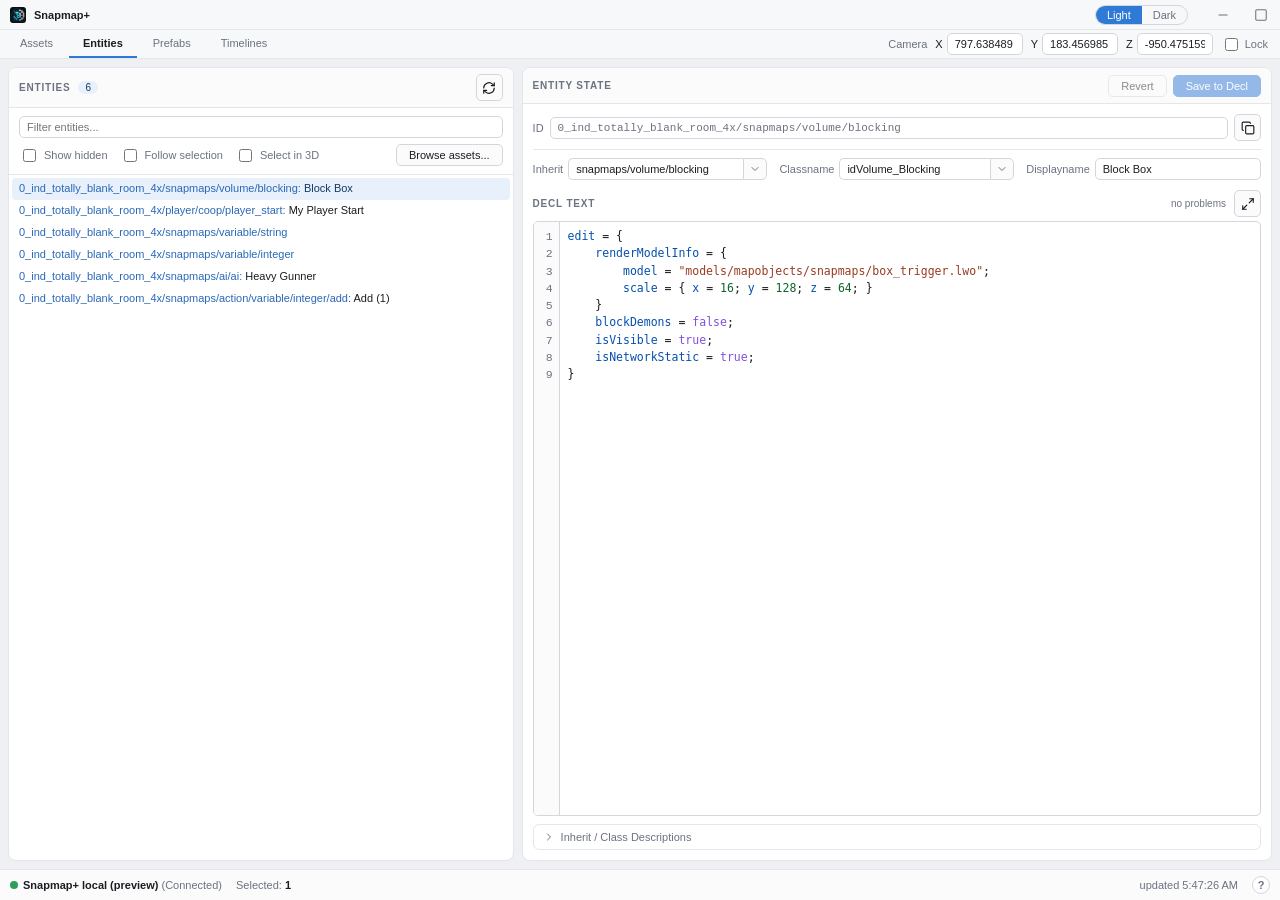
==== commit 09bc6082: "ui: bound entity list rendering Render large entity lists through a fixed-size DOM window and log co" ====
--- a/src/ui/webview/mockup.html
+++ b/src/ui/webview/mockup.html
@@ -212,6 +212,10 @@
   .panel-body.pad { padding: 10px; }
   .list { padding: 3px; }
   .entity-item { padding: 3px 7px; border-radius: 4px; color: var(--link); white-space: nowrap; cursor: default; line-height: 1.45; }
+  /* The Entities pane is windowed. Its spacers depend on this exact 22 px row pitch; scoped here so
+     the shared .entity-item skeleton used by Timelines and Assets keeps its existing natural height. */
+  #entityList .entity-item { height: 22px; box-sizing: border-box; }
+  #entityList .entity-window-spacer { pointer-events: none; }
   .entity-item .name { color: var(--text); }
   .entity-item.hidden-ent { color: var(--muted); font-style: italic; }
   .entity-item.hidden-ent .name { color: var(--muted); }
@@ -818,7 +822,13 @@
 <script src="schema_slice.js"></script>
 <script>
   var allEntities = [];      // last list from backend
-  var visibleEids = [];      // eids currently rendered (in order)
+  var visibleEntities = [];  // full filtered logical list; only a bounded window is mounted in the DOM
+  var visibleEids = [];      // eids in the full filtered logical list (range/keyboard order)
+  var entityWindowStart = 0, entityWindowEnd = 0;
+  var entityScrollQueued = false;
+  var ENTITY_ROW_HEIGHT = 22;
+  var ENTITY_WINDOW_ROWS = 128;
+  var ENTITY_WINDOW_STEP = 32;
   var selectedEids = {};     // set of selected eids
   var primaryEid = -1;       // anchor shown in the state editor
   var anchorEid = -1;        // shift-range anchor
@@ -2401,7 +2411,51 @@
   // under instead.
   function isFilterUtilityEntity(e) { return !!(e && e.id && e.id.indexOf('snapmaps/filter/') === 0); }
 
+  function uiPerfNow() {
+    return window.performance && typeof window.performance.now === 'function'
+      ? window.performance.now() : Date.now();
+  }
+
+  /* Return the bounded slice to mount for a logical list and scroll position. The 32-row stepping
+     leaves a full viewport of overscan on this fixed 900 px canvas, so ordinary wheel scrolling does
+     not rebuild the window every row. At most 128 entity rows exist in the DOM at any time. */
+  function entityWindowBounds(total, scrollTop) {
+    if (total <= 0) return {start:0, end:0};
+    var first = Math.max(0, Math.floor(scrollTop / ENTITY_ROW_HEIGHT));
+    var block = Math.floor(first / ENTITY_WINDOW_STEP) * ENTITY_WINDOW_STEP;
+    var start = Math.max(0, block - ENTITY_WINDOW_STEP);
+    if (start + ENTITY_WINDOW_ROWS > total) start = Math.max(0, total - ENTITY_WINDOW_ROWS);
+    return {start:start, end:Math.min(total, start + ENTITY_WINDOW_ROWS)};
+  }
+
+  function entityRowHtml(e) {
+    var cls = 'entity-item'+(e.hidden?' hidden-ent':'')+(selectedEids[e.eid]?' selected':'');
+    var label = e.name ? (': <span class="name">'+esc(e.name)+'</span>') : '';
+    return '<div class="'+cls+'" data-eid="'+e.eid+'">'+esc(e.id)+label+'</div>';
+  }
+
+  function renderEntityWindow(force) {
+    var listEl = document.getElementById('entityList');
+    var b = entityWindowBounds(visibleEntities.length, listEl.scrollTop);
+    if (!force && b.start === entityWindowStart && b.end === entityWindowEnd)
+      return {mounted:b.end-b.start};
+
+    var html = '';
+    if (b.start > 0)
+      html += '<div class="entity-window-spacer" aria-hidden="true" style="height:' +
+              (b.start * ENTITY_ROW_HEIGHT) + 'px"></div>';
+    for (var i=b.start; i<b.end; i++) html += entityRowHtml(visibleEntities[i]);
+    if (b.end < visibleEntities.length)
+      html += '<div class="entity-window-spacer" aria-hidden="true" style="height:' +
+              ((visibleEntities.length - b.end) * ENTITY_ROW_HEIGHT) + 'px"></div>';
+    listEl.innerHTML = html;
+    entityWindowStart = b.start; entityWindowEnd = b.end;
+    updateSelCount();
+    return {mounted:b.end-b.start};
+  }
+
   function renderList() {
+    var started = uiPerfNow();
     var listEl = document.getElementById('entityList');
     var showHidden = document.getElementById('showHidden').checked;
     var filter = document.getElementById('filterBox').value.toLowerCase();
@@ -2411,27 +2465,23 @@
     vis = vis.filter(function(e){ return !isFilterUtilityEntity(e); });
     var rows = vis.filter(function(e){ return !filter || e.id.toLowerCase().indexOf(filter)!==-1 || (e.name && e.name.toLowerCase().indexOf(filter)!==-1); });
 
+    visibleEntities = rows;
     visibleEids = rows.map(function(e){return e.eid;});
     document.getElementById('entBadge').textContent = rows.length;   // panel-header count: rows actually shown
     if (rows.length === 0) {
+      entityWindowStart = entityWindowEnd = 0;
       listEl.innerHTML = '<div class="list-empty">'+(allEntities.length===0?'No entities (open a map in the SnapMap editor).':'No matches.')+'</div>';
-      return;
-    }
-    var html = '';
-    for (var i=0;i<rows.length;i++) {
-      var e = rows[i];
-      var cls = 'entity-item'+(e.hidden?' hidden-ent':'')+(selectedEids[e.eid]?' selected':'');
-      var label = e.name ? (': <span class="name">'+esc(e.name)+'</span>') : '';
-      html += '<div class="'+cls+'" data-eid="'+e.eid+'">'+esc(e.id)+label+'</div>';
-    }
-    listEl.innerHTML = html;
-    listEl.scrollTop = scroll;
-    var items = listEl.querySelectorAll('.entity-item');
-    for (var j=0;j<items.length;j++) {
-      items[j].addEventListener('mousedown', onRowMouseDown);
-      items[j].addEventListener('contextmenu', onRowContext);
-    }
-    updateSelCount();
+      updateSelCount();
+      return {matched:0, mounted:0, ms:uiPerfNow()-started};
+    }
+    var windowPerf = renderEntityWindow(true);
+    /* Replacing the window should not move the user's logical position. If Chromium clamped the
+       scroll offset while the DOM was replaced, restore it and remount the corresponding slice. */
+    if (listEl.scrollTop !== scroll) {
+      listEl.scrollTop = scroll;
+      windowPerf = renderEntityWindow(false);
+    }
+    return {matched:rows.length, mounted:windowPerf.mounted, ms:uiPerfNow()-started};
   }
 
   function renderTimelineList() {
@@ -3226,6 +3276,17 @@
   // Move the single row selection to the next/previous VISIBLE row (post-filter, respects Show Hidden),
   // same effect as clicking that row. delta is +1 (ArrowDown) or -1 (ArrowUp). No current selection ->
   // ArrowDown lands on the first row, ArrowUp on the last (matches a fresh <select>'s first-keypress feel).
+  function ensureEntityIndexVisible(index) {
+    var listEl = document.getElementById('entityList');
+    var height = Math.max(listEl.clientHeight, ENTITY_ROW_HEIGHT);
+    var rowTop = index * ENTITY_ROW_HEIGHT, rowBottom = rowTop + ENTITY_ROW_HEIGHT;
+    if (rowTop < listEl.scrollTop) listEl.scrollTop = rowTop;
+    else if (rowBottom > listEl.scrollTop + height) listEl.scrollTop = rowBottom - height;
+    /* The scroll listener is animation-frame coalesced. Mount synchronously for keyboard selection so
+       updateSelDom below can mark the destination row in the same input event. */
+    renderEntityWindow(false);
+  }
+
   function moveEntitySelection(delta) {
     if (!visibleEids.length) return;
     var idx = (primaryEid !== -1) ? visibleEids.indexOf(primaryEid) : -1;
@@ -3233,10 +3294,9 @@
                              : Math.min(visibleEids.length - 1, Math.max(0, idx + delta));
     var newEid = visibleEids[next];
     selectedEids = {}; selectedEids[newEid] = true; anchorEid = newEid; primaryEid = newEid;
+    ensureEntityIndexVisible(next);
     updateSelDom();
     refreshEditorForSelection();
-    var row = document.querySelector('#entityList .entity-item[data-eid="' + newEid + '"]');
-    if (row) row.scrollIntoView({block: 'nearest'});
   }
 
   // ---- context menu ----
@@ -3265,7 +3325,23 @@
   function hideCtx() { ctx.style.display = 'none'; }
   document.addEventListener('mousedown', function(e){ if (!ctx.contains(e.target)) hideCtx(); });
   document.addEventListener('keydown', function(e){ if (e.key==='Escape') hideCtx(); });
-  document.getElementById('entityList').addEventListener('scroll', hideCtx);
+  /* Entity rows are replaced as the virtual window moves. Delegate once from the stable scroller
+     instead of allocating two listeners for every entity on every list publication. */
+  var entityListEl = document.getElementById('entityList');
+  entityListEl.addEventListener('mousedown', function(ev){
+    var row = ev.target.closest ? ev.target.closest('.entity-item') : null;
+    if (row) onRowMouseDown.call(row, ev);
+  });
+  entityListEl.addEventListener('contextmenu', function(ev){
+    var row = ev.target.closest ? ev.target.closest('.entity-item') : null;
+    if (row) onRowContext.call(row, ev);
+  });
+  entityListEl.addEventListener('scroll', function(){
+    hideCtx();
+    if (entityScrollQueued) return;
+    entityScrollQueued = true;
+    requestAnimationFrame(function(){ entityScrollQueued = false; renderEntityWindow(false); });
+  });
 
   // ---- state editor ----
   function showPlaceholder(html) {
@@ -3454,6 +3530,7 @@
       else if (d.flags & 4)
         toast("Settings couldn't be saved; changes apply only for this session.", 'warn');
     } else if (d.kind === 'list') {
+      var listStarted = uiPerfNow();
       document.getElementById('bridgeDot').className = 'dot ok';
       appVersion = d.version || '';   // rides along in feedback reports
       document.getElementById('verText').textContent = 'Snapmap+ ' + (d.version || '');
@@ -3463,11 +3540,17 @@
       // drop selections for entities that no longer exist
       var exist = {}; for (var i=0;i<allEntities.length;i++) exist[allEntities[i].eid]=true;
       for (var k in selectedEids) if (selectedEids[k] && !exist[k]) delete selectedEids[k];
-      renderList();
+      var entityPerf = renderList();
       allTimelines = d.timelines || [];
       var tlExist = {}; for (var ti=0; ti<allTimelines.length; ti++) tlExist[allTimelines[ti].eid] = true;
       if (selectedTlEid !== -1 && !tlExist[selectedTlEid]) selectedTlEid = -1;
       renderTimelineList();
+      /* One small acknowledgement per list publication gives the native log both sides of the bridge.
+         It is intentionally event-driven (never part of the 330 ms unchanged-list poll). */
+      post({cmd:'perfList', seq:(typeof d.seq === 'number' ? d.seq : 0),
+            entities:allEntities.length, matched:entityPerf.matched, mounted:entityPerf.mounted,
+            renderMs:Math.round(entityPerf.ms * 1000) / 1000,
+            handlerMs:Math.round((uiPerfNow() - listStarted) * 1000) / 1000});
     } else if (d.kind === 'editorReopened') {
       // the SnapMap editor screen just came back (Play ended, or a map load/reload just completed) --
       // force EVERY panel that caches loaded-then-editable entity state closed, so nobody edits/saves
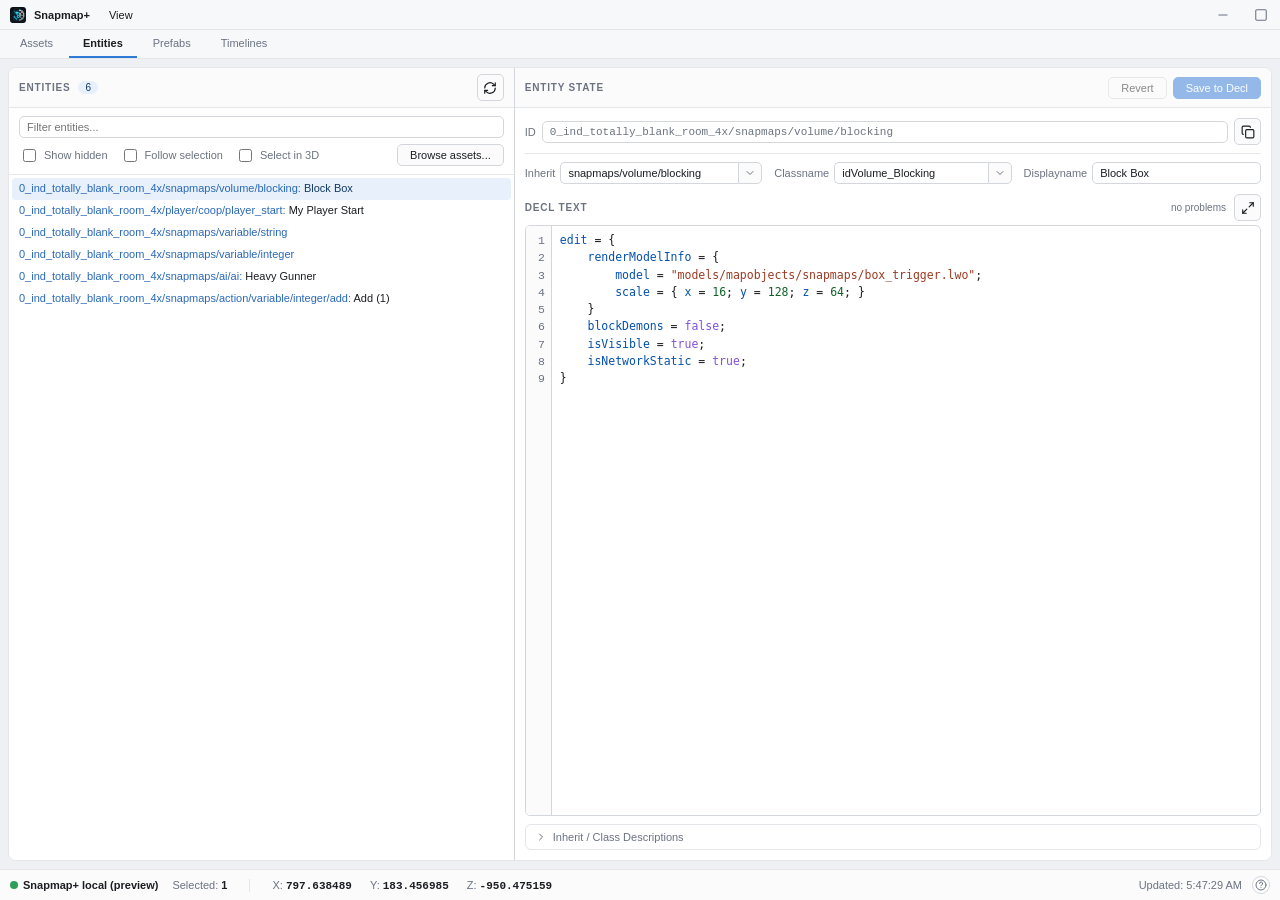
==== commit 08de4620: "ui: refine the editor workspace Unify adjacent panes with accessible splitters, keep the shell withi" ====
--- a/src/ui/webview/mockup.html
+++ b/src/ui/webview/mockup.html
@@ -12,7 +12,7 @@
 <title>Snapmap+</title>
 <style>
   * { box-sizing: border-box; }
-  html, body { margin: 0; padding: 0; font-family: "Segoe UI", Tahoma, Arial, sans-serif; font-size: 11px; height: 100%; }
+  html, body { margin: 0; padding: 0; font-family: "Segoe UI", Tahoma, Arial, sans-serif; font-size: 11px; width: 100%; height: 100%; overflow: hidden; }
   :root {
     --bg:#eef0f3; --chrome:#f7f8fa; --panel:#ffffff; --panel2:#fbfbfc; --border:#e4e6ea; --border2:#d3d6db;
     --text:#1b1d21; --muted:#6b7280; --accent:#2f7ad6; --accentText:#ffffff; --sel:#e7f0fb; --selText:#123a63;
@@ -27,19 +27,31 @@
     --tkKey:#7cb5ff; --tkStr:#ce9178; --tkNum:#9fd394; --tkBool:#c39ce8; --sqErr:#f14c4c; --sqWarn:#d7a944;
     color-scheme: dark;
   }
-  .app { display: flex; flex-direction: column; height: 100vh; background: var(--bg); color: var(--text); user-select: none; -webkit-user-select: none; }
+  /* The native host owns the outer window size. Keep the document exactly inside WebView2's current
+     client rectangle so only the panes below scroll; document scrollbars would steal footer space and
+     make the HTML resize grips appear to fight the Windows sizing loop. */
+  .app { display: flex; flex-direction: column; width: 100%; height: 100%; min-width: 0; min-height: 0; overflow: hidden; background: var(--bg); color: var(--text); user-select: none; -webkit-user-select: none; }
   .icon-sprite { position: absolute; width: 0; height: 0; overflow: hidden; pointer-events: none; }
   .ui-icon { width: 16px; height: 16px; display: block; flex: none; fill: none; stroke: currentColor; stroke-width: 2; stroke-linecap: round; stroke-linejoin: round; pointer-events: none; }
-
-  .menubar { display: flex; align-items: center; height: 30px; background: var(--chrome); border-bottom: 1px solid var(--border); padding: 0 6px; gap: 8px; flex-shrink: 0; user-select: none; }
-  .menubar .icon { width: 16px; height: 16px; border-radius: 3px; margin-left: 4px; display: block; }
-  .menubar .brand { font-weight: 600; }
-  .spacer { flex: 1; }
-  .theme-toggle { display: inline-flex; border: 1px solid var(--border2); border-radius: 20px; overflow: hidden; cursor: pointer; }
-  .theme-toggle span { padding: 3px 11px; color: var(--muted); }
-  .theme-toggle span.on { background: var(--accent); color: var(--accentText); }
+  .icon-button { display: inline-grid; place-items: center; padding: 0; line-height: 1; text-align: center; }
+  .icon-button .ui-icon { margin: auto; }
+
+  .menubar { position: relative; z-index: 1800; display: flex; align-items: center; min-width: 0; height: 30px; background: var(--chrome); border-bottom: 1px solid var(--border); padding: 0 6px; gap: 8px; flex-shrink: 0; user-select: none; }
+  .menubar .icon { width: 16px; height: 16px; border-radius: 3px; margin-left: 4px; display: block; flex-shrink: 0; }
+  .menubar .brand { min-width: 0; overflow: hidden; text-overflow: ellipsis; white-space: nowrap; font-weight: 600; margin-right: 3px; }
+  .spacer { flex: 1; min-width: 0; }
+  .app-menus { display: flex; align-items: center; align-self: stretch; gap: 2px; padding: 3px 0; }
+  .menu { position: relative; display: flex; align-items: center; }
+  .menu-label { min-width: 36px; height: 24px; padding: 0 8px; border: 0; border-radius: 5px; background: transparent; color: var(--text); font: inherit; text-align: center; cursor: default; }
+  .menu-label:hover, .menu-label.open { background: var(--sel); color: var(--selText); }
+  .menu-popup { position: absolute; left: 0; top: 27px; min-width: 168px; padding: 3px; background: var(--panel); border: 1px solid var(--border2); box-shadow: 2px 5px 16px rgba(0,0,0,.26); z-index: 1900; }
+  .menu-popup[hidden] { display: none; }
+  .menu-popup button { width: 100%; min-height: 25px; display: flex; align-items: center; gap: 7px; padding: 3px 8px; border: 0; background: transparent; color: var(--text); font: inherit; text-align: left; cursor: default; }
+  .menu-popup button:hover, .menu-popup button:focus-visible { background: var(--sel); color: var(--selText); outline: 0; }
+  .menu-popup button[role="menuitemradio"]::before { content: ""; width: 12px; flex: 0 0 12px; text-align: center; }
+  .menu-popup button[role="menuitemradio"][aria-checked="true"]::before { content: "\2713"; }
   .win-controls { display: flex; align-items: stretch; align-self: stretch; gap: 0; margin-left: 8px; margin-right: -6px; padding: 0; }
-  .win-btn { width: 38px; height: 30px; display: flex; align-items: center; justify-content: center; padding: 0 12px; border-radius: 0; color: var(--muted); cursor: default; }
+  .win-btn { width: 38px; height: 30px; display: inline-grid; place-items: center; padding: 0 12px; border-radius: 0; color: var(--muted); cursor: default; }
   .win-btn .ui-icon { width: 14px; height: 14px; stroke-width: 1.8; }
   .win-btn:hover { background: var(--panel2); color: var(--text); }
   .win-btn:focus-visible { outline: 1px solid var(--accent); outline-offset: -2px; }
@@ -53,7 +65,7 @@
   .rz-bl { bottom: 0; left: 0; width: 9px; height: 9px; cursor: nesw-resize; }
   .rz-br { bottom: 0; right: 0; width: 9px; height: 9px; cursor: nwse-resize; }
 
-  .tabstrip { display: flex; align-items: center; background: var(--chrome); border-bottom: 1px solid var(--border); flex-shrink: 0; padding: 0 6px; gap: 2px; }
+  .tabstrip { display: flex; align-items: center; min-width: 0; background: var(--chrome); border-bottom: 1px solid var(--border); flex-shrink: 0; padding: 0 6px; gap: 2px; }
   .tab { padding: 7px 14px; cursor: pointer; color: var(--muted); border-bottom: 2px solid transparent; }
   .tab.active { color: var(--text); border-bottom-color: var(--accent); font-weight: 600; }
   .tab:hover:not(.active) { color: var(--text); }
@@ -66,15 +78,18 @@
    * (open browsing) and once inside a modal opened from the Entities tab (scoped to the selection).
    * Everything below is built from the existing tokens and .panel/.entity-item/.btn skeleton so the
    * browser reads as part of the app rather than a bolted-on pane. */
-  .ab-grid { display: flex; gap: 8px; align-items: stretch; flex: 1; min-height: 0; }
-  .ab-rail { width: 138px; flex: 0 0 138px; }
+  .ab-grid { --split-rail: 138px; --split-inspector: 268px; display: flex; gap: 0; align-items: stretch; flex: 1; min-height: 0; }
+  .ab-rail { width: var(--split-rail); flex: 0 0 var(--split-rail); }
   .ab-mid  { flex: 1 1 auto; min-width: 200px; }
-  .ab-insp { width: 268px; flex: 0 0 268px; }
+  .ab-insp { width: var(--split-inspector); flex: 0 0 var(--split-inspector); }
   /* Narrow window: drop the type rail first (only one type is indexed, and the filter reaches
      everything anyway). The inspector is never dropped -- it holds the preview and the copy
      button, which are the whole point of the pane. */
-  @media (max-width: 1000px) { .ab-rail { display: none; } }
-  @media (max-width: 760px)  { .ab-insp { width: 208px; flex: 0 0 208px; } }
+  @media (max-width: 1000px) { .ab-rail, .ab-rail-splitter { display: none; } }
+  @media (max-width: 760px)  {
+    .ab-grid { --split-inspector: 42%; }
+    .ab-mid, .ab-insp { min-width: 0; }
+  }
 
   .ab-rail .rail-head { font-size: 10px; font-weight: 600; letter-spacing: 0.08em; text-transform: uppercase;
                         color: var(--muted); padding: 8px 7px 3px; }
@@ -112,7 +127,7 @@
      with a name here, so it must not be buried behind selecting the asset first. */
   .ab-row .cp { width: 23px; height: 21px; margin-left: auto; opacity: 0; border: 1px solid var(--border2);
                 background: var(--panel); color: var(--muted); border-radius: 4px; padding: 0; cursor: pointer;
-                display: inline-flex; align-items: center; justify-content: center; flex-shrink: 0; }
+                display: inline-grid; place-items: center; flex-shrink: 0; }
   .ab-row .cp .ui-icon { width: 12px; height: 12px; }
   .entity-item:hover .cp, .entity-item.selected .cp { opacity: 1; }
   .ab-row .cp:hover { border-color: var(--accent); color: var(--text); }
@@ -129,8 +144,7 @@
   .ab-row .ab-pin, .ab-row .ab-pin-gap { width: 18px; flex: 0 0 18px; }
   .ab-row .ab-pin { opacity: 0; border: 0; background: none; color: var(--muted);
                     padding: 0; line-height: 1; height: 16px; cursor: pointer;
-                    font-family: inherit; display: inline-flex; align-items: center;
-                    justify-content: center; }
+                    font-family: inherit; display: inline-grid; place-items: center; }
   .ab-row .ab-pin .ui-icon { width: 16px; height: 16px; }
   .entity-item:hover .ab-pin { opacity: .55; }
   .ab-row .ab-pin:hover { opacity: 1; color: var(--accent); }
@@ -157,7 +171,7 @@
                  gap: 10px; background: var(--panel2); }
   .ab-audition.playing { border-color: var(--accent); }
   .ab-audition .ab-play { width: 54px; height: 54px; border-radius: 50%; font-size: 17px; line-height: 1;
-                          padding: 0; display: flex; align-items: center; justify-content: center; }
+                          padding: 0; display: inline-grid; place-items: center; }
   .ab-audition .ab-play .ui-icon { width: 18px; height: 18px; }
   .ab-audition.playing .ab-play { border-color: var(--accent); color: var(--accent); }
   .ab-audition-note { color: var(--muted); font-size: 11px; }
@@ -180,26 +194,35 @@
                   overflow: hidden; }
   .modal.assets .modal-head { display: flex; align-items: center; gap: 8px; padding: 8px 12px;
                               border-bottom: 1px solid var(--border); background: var(--panel2); flex-shrink: 0; }
-  .modal.assets .ab-grid { padding: 8px; }
+  .modal.assets .ab-grid { margin: 8px; }
   .modal.assets .modal-foot { display: flex; flex-wrap: wrap; gap: 8px; align-items: center;
                               padding: 8px 12px; border-top: 1px solid var(--border);
                               background: var(--panel2); flex-shrink: 0; }
   .modal.assets .modal-foot .grow { flex: 1; min-width: 140px; color: var(--muted);
                                     font-family: Consolas, "Courier New", monospace;
                                     overflow: hidden; text-overflow: ellipsis; white-space: nowrap; }
-  /* the global camera group lives in the tabstrip's spare right-side space */
-  .camera { display: flex; align-items: center; gap: 8px; padding: 2px 6px; color: var(--muted); }
-  .camera label { display: flex; align-items: center; gap: 4px; color: var(--text); }
-  .camera input[type=text] { width: 76px; }
-  .camera .cam-lock { color: var(--muted); }
-
-  .content { flex: 1; display: flex; overflow: hidden; background: var(--bg); min-height: 0; padding: 8px; gap: 8px; }
+  .content { position: relative; flex: 1 1 0; display: flex; min-width: 0; min-height: 0; overflow: hidden; background: var(--bg); padding: 8px; }
+
+  /* Shared split workspace. Adjacent sections are one surface with one divider, not two cards separated
+     by a gutter. The divider gets a generous transparent hit track around its visible rule; one generic
+     JS controller below drives every instance, including both dividers in the asset browser. */
+  .split-workspace { --split-primary: 40%; display: flex; align-items: stretch; flex: 1 1 0; min-width: 0; min-height: 0; overflow: hidden; background: var(--panel); border: 1px solid var(--border); border-radius: 8px; }
+  .split-workspace > .panel { border: 0; border-radius: 0; }
+  .primary-split > .left-pane { width: var(--split-primary); flex: 0 0 var(--split-primary); min-width: 0; }
+  .primary-split > .right-pane { flex: 1 1 0; min-width: 0; }
+  .pane-splitter { position: relative; z-index: 7; width: 1px; flex: 0 0 1px; background: var(--border2); cursor: col-resize; touch-action: none; transition: background-color .12s ease, box-shadow .12s ease; }
+  /* The divider occupies only its visible pixel, so neighboring header/body rules meet it instead of
+     stopping across a painted gutter. This transparent pseudo-element supplies the forgiving 13px hit
+     area without interrupting any horizontal color or border behind it. */
+  .pane-splitter::before { content: ""; position: absolute; top: 0; bottom: 0; left: -6px; right: -6px; }
+  .pane-splitter:hover, .pane-splitter:focus-visible, .pane-splitter.dragging { background: var(--accent); box-shadow: -1px 0 var(--accent), 1px 0 var(--accent); }
+  .pane-splitter:focus-visible { outline: none; }
+  body.pane-resizing, body.pane-resizing * { cursor: col-resize !important; }
 
   /* shared panel skeleton: header (title + count badge, actions right) -> toolbar (filter on top) -> body */
-  .left-pane { width: 40%; min-width: 260px; }
   .right-pane { flex: 1; min-width: 0; }
-  .panel { display: flex; flex-direction: column; min-height: 0; background: var(--panel); border: 1px solid var(--border); border-radius: 8px; overflow: hidden; }
-  .panel-head { display: flex; align-items: center; gap: 8px; padding: 6px 10px; min-height: 36px; border-bottom: 1px solid var(--border); background: var(--panel2); flex-shrink: 0; }
+  .panel { display: flex; flex-direction: column; min-width: 0; min-height: 0; background: var(--panel); border: 1px solid var(--border); border-radius: 8px; overflow: hidden; }
+  .panel-head { display: flex; align-items: center; gap: 8px; height: 40px; min-height: 40px; padding: 6px 10px; border-bottom: 1px solid var(--border); background: var(--panel2); flex: 0 0 40px; }
   .panel-title { font-size: 10px; font-weight: 600; letter-spacing: 0.08em; text-transform: uppercase; color: var(--muted); white-space: nowrap; }
   .badge { background: var(--sel); color: var(--selText); border-radius: 10px; padding: 1px 7px; font-size: 10px; }
   .panel-actions { margin-left: auto; display: flex; align-items: center; gap: 6px; }
@@ -233,28 +256,30 @@
 
   .btn { padding: 4px 12px; border: 1px solid var(--border2); background: var(--panel2); color: var(--text); cursor: pointer; border-radius: 5px; font-size: 11px; }
   .btn:hover:not(:disabled) { border-color: var(--accent); }
-  .btn:active:not(:disabled) { transform: translateY(1px); }
+  .btn:active:not(:disabled) { border-color: var(--accent); }
   .btn:disabled { opacity: 0.5; cursor: default; }
   .btn.primary { background: var(--accent); border-color: var(--accent); color: var(--accentText); }
+  .btn.primary:hover:not(:disabled) { filter: brightness(1.16); }
   .btn.danger:hover:not(:disabled) { border-color: var(--danger); color: var(--danger); }
-  .btn.icon { width: 27px; height: 27px; padding: 0; display: inline-flex; align-items: center; justify-content: center; }
+  .btn.icon { width: 27px; height: 27px; padding: 0; display: inline-grid; place-items: center; }
   .btn.icon .ui-icon { width: 14px; height: 14px; }
 
   .placeholder { display: flex; align-items: center; justify-content: center; text-align: center; color: var(--muted); font-style: italic; padding: 20px; }
   .editor-col { display: flex; flex-direction: column; min-height: 0; height: 100%; }
   /* distraction-free Decl Text editor: the Decl Text label/problem-count/editor/problems bar stay exactly
      where they are in the flex column -- only the identity/fields/description chrome above and below them
-     is hidden, and the whole column takes over the viewport so the editor gets the freed-up space. The
+     is hidden, and the whole column takes over the content region so the editor gets the freed-up space
+     without covering the application header or footer. The
      textarea itself is never touched, so its scroll position, selection, undo history and listeners survive
      the toggle untouched. Save/Revert/dirty-note (normally in the covered .panel-head) are the one thing
      that DOES move -- .focus-head below receives them for the duration, then they're moved back on exit
      (see setDeclFocus()); they're the same nodes with the same listeners, just reparented. */
   .editor-col.focus-mode {
-    position: fixed; inset: 14px; z-index: 1800; background: var(--panel);
+    position: absolute; inset: 14px; z-index: 1800; background: var(--panel);
     border: 1px solid var(--border2); border-radius: 8px; box-shadow: 0 8px 28px rgba(0,0,0,0.35);
     padding: 12px;
     /* height:auto so BOTH insets govern -- the base .editor-col's height:100% would otherwise win over
-       the bottom inset and push the panel's bottom edge (border + 12px padding) below the viewport,
+       the bottom inset and push the panel's bottom edge (border + 12px padding) below the content region,
        which read as "no bottom padding" while top/sides showed theirs. */
     height: auto;
   }
@@ -268,8 +293,8 @@
      to the distraction-free toggle button itself, and holds the reparented Save/Revert/dirty-note only for
      the duration of focus mode (prob-count's margin-left:auto already pushes this + the toggle button to
      the row's right edge, so it reads as one control cluster). No pill/background of its own -- Revert/Save
-     get the "icon" class added while here (see setDeclFocus()), the SAME class declFocusBtn already uses,
-     so they come out the identical rounded-square shape/height, no separate styling to keep in sync. */
+     get the shared "icon icon-button" classes while here (see setDeclFocus()), the SAME classes
+     declFocusBtn already uses, so they come out the identical rounded-square shape/height. */
   .focus-head { display: none; align-items: center; gap: 6px; }
   .editor-col.focus-mode .focus-head { display: flex; }
   .focus-head .hint { font-size: 10px; }
@@ -359,9 +384,9 @@
   .combo { position: relative; display: inline-flex; }
   .combo.grow { flex: 1; min-width: 150px; }
   .combo input { flex: 1; border-top-right-radius: 0; border-bottom-right-radius: 0; border-right: none; min-width: 0; }
-  .combo-arrow { width: 24px; border: 1px solid var(--border2); border-top-right-radius: 5px; border-bottom-right-radius: 5px; background: var(--panel2); cursor: pointer; color: var(--muted); padding: 0; display: inline-flex; align-items: center; justify-content: center; }
+  .combo-arrow { width: 24px; border: 1px solid var(--border2); border-top-right-radius: 5px; border-bottom-right-radius: 5px; background: var(--panel2); cursor: pointer; color: var(--muted); padding: 0; display: inline-grid; place-items: center; }
   .combo-arrow .ui-icon { width: 12px; height: 12px; }
-  .combo-arrow:hover { color: var(--text); }
+  .combo-arrow:hover { border-color: var(--accent); color: var(--text); }
   /* the base .combo-list opens DOWNWARD: every combo now sits at the TOP of its panel (the Entities-tab
      Inherit/Classname fields moved above the decl editor), so down is always the roomy direction. */
   .combo-list { position: absolute; top: 100%; left: 0; min-width: 100%; width: max-content; max-width: 560px; max-height: 260px; overflow-y: auto; background: var(--panel); border: 1px solid var(--border2); border-radius: 6px; box-shadow: 0 4px 12px rgba(0,0,0,0.18); z-index: 1500; display: none; padding: 3px; }
@@ -377,9 +402,9 @@
   .tl-inner-tab { display: flex; align-items: center; gap: 6px; padding: 4px 8px 4px 11px; color: var(--muted); cursor: default; border-bottom: 2px solid transparent; }
   .tl-inner-tab.active { color: var(--text); border-bottom-color: var(--accent); }
   .tl-inner-tab:hover:not(.active) { color: var(--text); }
-  .tl-inner-tab.tl-add { font-weight: 600; }
+  .tl-inner-tab.tl-add { display: inline-grid; place-items: center; padding: 4px 9px; border: 0; border-bottom: 2px solid transparent; background: transparent; font: inherit; font-weight: 600; }
   .tl-inner-tab.tl-add .ui-icon { width: 13px; height: 13px; }
-  .tl-tab-del { width: 15px; height: 15px; display: flex; align-items: center; justify-content: center; border-radius: 3px; color: var(--muted); flex-shrink: 0; }
+  .tl-tab-del { width: 15px; height: 15px; border: 0; background: transparent; border-radius: 3px; color: var(--muted); cursor: pointer; flex-shrink: 0; }
   .tl-tab-del .ui-icon { width: 11px; height: 11px; }
   .tl-tab-del:hover { background: #a3352f; color: #fff; }
   .tl-inner-body { flex: 1; display: flex; flex-direction: column; gap: 8px; min-height: 0; overflow: auto; padding-top: 2px; }
@@ -403,7 +428,7 @@
   .ev-vecn-fields { display: flex; gap: 6px; flex: 1; min-width: 0; }
   .ev-vecn-fields input.ev-arg-input { flex: 1; min-width: 0; text-align: center; }   /* per-component (x/y/z, r/g/b/a, ...) -- placeholder names the component, no separate <label> per field */
   .ev-arg-row .combo.ev-arg-combo { flex: 1; min-width: 0; }   /* decl/enum -- fills the row same as the plain-text arg inputs */
-  .ev-del { width: 22px; height: 22px; display: flex; align-items: center; justify-content: center; color: var(--muted); cursor: default; border-radius: 5px; flex-shrink: 0; }
+  .ev-del { width: 22px; height: 22px; border: 0; background: transparent; color: var(--muted); cursor: pointer; border-radius: 5px; flex-shrink: 0; }
   .ev-del .ui-icon { width: 13px; height: 13px; }
   .ev-del:hover { background: #a3352f; color: #fff; }
 
@@ -438,7 +463,7 @@
   .pf-item.dragging { opacity: 0.4; }
   .pf-folder.drop-target > .pf-folder-head { background: var(--sel); color: var(--selText); }
   #prefabTree.drop-target-root { outline: 1px dashed var(--accent); outline-offset: -1px; }
-  .pf-folder-del { width: 20px; height: 20px; margin-left: auto; padding: 0; display: inline-flex; align-items: center; justify-content: center; color: var(--muted); opacity: 0; }
+  .pf-folder-del { width: 20px; height: 20px; margin-left: auto; padding: 0; border: 0; background: transparent; color: var(--muted); cursor: pointer; opacity: 0; }
   .pf-folder-del .ui-icon { width: 12px; height: 12px; }
   .pf-folder-head:hover .pf-folder-del { opacity: 1; }
   .pf-folder-del:hover { color: #a3352f; }
@@ -459,11 +484,11 @@
   .modal textarea { min-height: 54px; resize: vertical; }
   .modal-actions { display: flex; justify-content: flex-end; gap: 8px; margin-top: 12px; }
 
-  /* feedback: the "?" launcher (the statusbar's rightmost item, the footer counterpart of the menubar
-     logo) + its report dialog. */
+  /* feedback: the Lucide help launcher (the statusbar's rightmost item, the footer counterpart of the
+     menubar logo) + its report dialog. */
   #reportBtn { width: 18px; height: 18px; border-radius: 50%; border: 1px solid var(--border2);
-    background: var(--panel); color: var(--muted); font-size: 11px; font-weight: 600; padding: 0;
-    display: inline-flex; align-items: center; justify-content: center; cursor: pointer; flex-shrink: 0; }
+    background: var(--panel); color: var(--muted); padding: 0; cursor: pointer; flex-shrink: 0; }
+  #reportBtn .ui-icon { width: 12px; height: 12px; }
   #reportBtn:hover { color: var(--text); border-color: var(--accent); }
   .modal.report { width: 430px; }
   .modal.report textarea { min-height: 110px; }
@@ -483,13 +508,56 @@
   .ctxmenu div { padding: 5px 12px; border-radius: 4px; cursor: default; }
   .ctxmenu div:hover { background: var(--sel); color: var(--selText); }
 
-  .statusbar { flex-shrink: 0; display: flex; align-items: center; gap: 14px; background: var(--panel2); border-top: 1px solid var(--border); color: var(--muted); padding: 6px 10px; font-size: 11px; }
+  .statusbar { flex-shrink: 0; display: flex; align-items: center; min-width: 0; max-width: 100%; overflow: hidden; background: var(--panel2); border-top: 1px solid var(--border); color: var(--muted); padding: 6px 10px; font-size: 11px; }
+  .status-group { display: flex; align-items: center; gap: 14px; white-space: nowrap; }
+  .status-main { min-width: 0; }
+  .status-main > span:first-child { display: flex; align-items: center; min-width: 0; }
+  .status-main > span:last-child { flex: none; }
+  .status-main #verText { display: block; min-width: 0; overflow: hidden; text-overflow: ellipsis; }
+  /* Camera is a read-only footer group now. The divider + two-sided spacing keep its rapidly changing
+     numbers from visually running into the connection/selection group on the left. */
+  .status-camera { gap: 12px; margin-left: 22px; padding-left: 22px; border-left: 1px solid var(--border); }
+  .status-camera b { display: inline-block; min-width: 72px; font-family: Consolas, "Courier New", monospace; font-variant-numeric: tabular-nums; }
+  .status-right { margin-left: auto; gap: 10px; padding-left: 22px; }
   .statusbar .dot { width: 8px; height: 8px; border-radius: 50%; background: var(--muted); display: inline-block; margin-right: 5px; }
   .statusbar .dot.ok { background: #2e9e5b; }
   .statusbar .dot.no { background: #c9483d; }
   .statusbar b { color: var(--text); }
   .statusbar .muted { color: var(--muted); }
-  .statusbar .spacer { flex: 1; }
+
+  /* Snapmap-midi can rely on a 960x640 native minimum. Plus intentionally permits much smaller
+     windows, so its chrome has to reflow: tabs and panes shrink in place, while the camera group gets
+     a full-width footer row instead of widening the document beyond the WebView client rectangle. */
+  @media (max-width: 760px) {
+    .tabstrip { padding-inline: 2px; }
+    .tab { flex: 1 1 0; min-width: 0; padding: 6px 4px; overflow: hidden; text-align: center; text-overflow: ellipsis; white-space: nowrap; }
+    .primary-split > .left-pane, .primary-split > .right-pane { min-width: 0; }
+
+    .statusbar { display: grid; grid-template-columns: minmax(0, 1fr) auto; align-items: center; gap: 5px 10px; padding: 5px 8px; }
+    .status-main { grid-column: 1; grid-row: 1; gap: 10px; overflow: hidden; }
+    .status-camera { grid-column: 1 / -1; grid-row: 2; display: grid; grid-template-columns: repeat(3, minmax(0, 1fr)); width: 100%; gap: 8px; margin-left: 0; padding: 5px 0 0; border-top: 1px solid var(--border); border-left: 0; }
+    .status-camera > span { display: flex; min-width: 0; gap: 3px; }
+    .status-camera b { min-width: 0; overflow: hidden; text-overflow: ellipsis; white-space: nowrap; }
+    .status-right { grid-column: 2; grid-row: 1; min-width: 0; margin-left: 0; padding-left: 0; }
+    #stamp { display: block; max-width: 112px; overflow: hidden; text-overflow: ellipsis; white-space: nowrap; }
+  }
+  @media (max-width: 420px) {
+    .menubar { gap: 5px; }
+    .statusbar { gap: 4px 7px; padding-inline: 6px; font-size: 10px; }
+    .status-main { gap: 7px; }
+    .status-camera { gap: 5px; }
+    #stamp { max-width: 78px; }
+  }
+  @media (max-height: 420px) {
+    .menubar, .win-btn { height: 26px; }
+    .app-menus { padding-block: 2px; }
+    .menu-label { height: 22px; }
+    .menu-popup { top: 25px; }
+    .tab { padding-block: 4px; }
+    .content { padding: 5px; gap: 5px; }
+    .statusbar { padding-top: 3px; padding-bottom: 3px; }
+    .status-camera { padding-top: 3px; }
+  }
 
   #toastHost { position: fixed; top: 40px; right: 12px; display: flex; flex-direction: column; gap: 8px; z-index: 2000; pointer-events: none; }
   .toast { min-width: 150px; max-width: 320px; padding: 8px 12px; background: #333; color: #fff; border-radius: 6px; font-size: 11px; box-shadow: 0 4px 14px rgba(0,0,0,0.32); opacity: 0; transform: translateX(120%); transition: opacity .28s ease, transform .28s cubic-bezier(.2,.8,.2,1); }
@@ -547,6 +615,7 @@
   <symbol id="icon-play" viewBox="0 0 24 24"><path d="M5 5a2 2 0 0 1 3.008-1.728l11.997 6.998a2 2 0 0 1 .003 3.458l-12 7A2 2 0 0 1 5 19z"></path></symbol>
   <symbol id="icon-triangle-alert" viewBox="0 0 24 24"><path d="m21.73 18-8-14a2 2 0 0 0-3.48 0l-8 14A2 2 0 0 0 4 21h16a2 2 0 0 0 1.73-3"></path><path d="M12 9v4"></path><path d="M12 17h.01"></path></symbol>
   <symbol id="icon-circle-info" viewBox="0 0 24 24"><circle cx="12" cy="12" r="10"></circle><path d="M12 16v-4"></path><path d="M12 8h.01"></path></symbol>
+  <symbol id="icon-circle-help" viewBox="0 0 24 24"><circle cx="12" cy="12" r="10"></circle><path d="M9.09 9a3 3 0 1 1 5.83 1c0 2-3 3-3 3"></path><path d="M12 17h.01"></path></symbol>
   <symbol id="icon-chevron-down" viewBox="0 0 24 24"><path d="m6 9 6 6 6-6"></path></symbol>
   <symbol id="icon-chevron-right" viewBox="0 0 24 24"><path d="m9 18 6-6-6-6"></path></symbol>
   <symbol id="icon-plus" viewBox="0 0 24 24"><path d="M5 12h14"></path><path d="M12 5v14"></path></symbol>
@@ -563,14 +632,19 @@
     <!-- the Snapmap+ logo rides inline as a data URI: the page is loaded from a string, so no external file or URL would resolve -->
     <img class="icon" alt="" src="[data-uri]">
     <div class="brand">Snapmap+</div>
+    <div class="app-menus" id="appMenus">
+      <div class="menu">
+        <button type="button" class="menu-label" data-menu="view" aria-haspopup="menu" aria-expanded="false">View</button>
+        <div class="menu-popup" id="menu-view" role="menu" hidden>
+          <button type="button" id="menuLight" role="menuitemradio" aria-checked="true"><span>Light Theme</span></button>
+          <button type="button" id="menuDark" role="menuitemradio" aria-checked="false"><span>Dark Theme</span></button>
+        </div>
+      </div>
+    </div>
     <div class="spacer"></div>
-    <div class="theme-toggle" id="themeToggle">
-      <span class="on" id="segLight">Light</span>
-      <span id="segDark">Dark</span>
-    </div>
     <div class="win-controls">
-      <div class="win-btn" id="winMin" title="Minimize" role="button" tabindex="0"><svg class="ui-icon" aria-hidden="true" focusable="false"><use href="#icon-minus"></use></svg></div>
-      <div class="win-btn" id="winMax" title="Maximize" role="button" tabindex="0"><svg class="ui-icon" aria-hidden="true" focusable="false"><use href="#icon-square"></use></svg></div>
+      <div class="win-btn icon-button" id="winMin" title="Minimize" aria-label="Minimize" role="button" tabindex="0"><svg class="ui-icon" aria-hidden="true" focusable="false"><use href="#icon-minus"></use></svg></div>
+      <div class="win-btn icon-button" id="winMax" title="Maximize" aria-label="Maximize" role="button" tabindex="0"><svg class="ui-icon" aria-hidden="true" focusable="false"><use href="#icon-square"></use></svg></div>
     </div>
   </div>
 
@@ -582,22 +656,15 @@
     <div class="tab active" data-tab="entities">Entities</div>
     <div class="tab" data-tab="prefabs">Prefabs</div>
     <div class="tab" data-tab="timelines">Timelines</div>
-    <div class="spacer"></div>
-    <div class="camera">
-      <span class="cam-title">Camera</span>
-      <label>X <input type="text" id="camX" value="797.638489"></label>
-      <label>Y <input type="text" id="camY" value="183.456985"></label>
-      <label>Z <input type="text" id="camZ" value="-950.475159"></label>
-      <label class="cam-lock"><input type="checkbox" id="camLockChk"> Lock</label>
-    </div>
   </div>
 
   <div class="content" id="panel-entities">
+    <div class="split-workspace primary-split" data-split-workspace>
     <div class="panel left-pane">
       <div class="panel-head">
         <span class="panel-title">Entities</span><span class="badge" id="entBadge">0</span>
         <div class="panel-actions">
-          <button class="btn icon" id="refreshBtn" title="Refresh the entity list" aria-label="Refresh the entity list"><svg class="ui-icon" aria-hidden="true" focusable="false"><use href="#icon-refresh-cw"></use></svg></button>
+          <button type="button" class="btn icon icon-button" id="refreshBtn" title="Refresh the entity list" aria-label="Refresh the entity list"><svg class="ui-icon" aria-hidden="true" focusable="false"><use href="#icon-refresh-cw"></use></svg></button>
         </div>
       </div>
       <div class="panel-toolbar">
@@ -606,7 +673,6 @@
           <label><input type="checkbox" id="showHidden"> Show hidden</label>
           <label title="The list follows whatever you select in the SnapMap 3D editor"><input type="checkbox" id="syncEditor"> Follow selection</label>
           <label title="Selecting entities here selects them in the SnapMap 3D editor"><input type="checkbox" id="selectInEditor"> Select in 3D</label>
-          <button class="btn icon" id="deselectBtn" style="display:none;" title="Clear the 3D editor selection">Deselect</button>
           <!-- Far right of this row, not over in the Entity State panel-head: next to Save to Decl it
                sat among the commit buttons and read as one of them, so it went unnoticed. -->
           <button class="btn" id="browseAssetsBtn" style="margin-left:auto" disabled title="Select an entity first">Browse assets...</button>
@@ -614,6 +680,13 @@
       </div>
       <div class="panel-body list" id="entityList"><div class="list-empty">Waiting for the map...</div></div>
     </div>
+
+    <div class="pane-splitter" role="separator" tabindex="0"
+         aria-label="Resize Entities and Entity State" aria-orientation="vertical"
+         aria-valuemin="180" aria-valuemax="1200" aria-valuenow="576"
+         data-split-variable="--split-primary" data-split-side="before"
+         data-min-before="180" data-min-after="280" data-split-label="Entities"
+         title="Drag to resize Entities and Entity State; double-click to reset"></div>
 
     <div class="panel right-pane">
       <div class="panel-head" id="entityStateHead">
@@ -630,18 +703,18 @@
           <div class="ident-sub">
             <label>ID</label>
             <input type="text" id="fEntityId" readonly>
-            <button type="button" class="btn icon" id="copyIdBtn" title="Copy this entity's ID to the clipboard" aria-label="Copy this entity's ID"><svg class="ui-icon" aria-hidden="true" focusable="false"><use href="#icon-copy"></use></svg></button>
+            <button type="button" class="btn icon icon-button" id="copyIdBtn" title="Copy this entity's ID to the clipboard" aria-label="Copy this entity's ID"><svg class="ui-icon" aria-hidden="true" focusable="false"><use href="#icon-copy"></use></svg></button>
           </div>
         </div>
         <div class="fields">
-          <div class="field grow"><label>Inherit</label><div class="combo grow" id="cInherit"><input type="text" id="fInherit" autocomplete="off"><button type="button" class="combo-arrow" aria-label="Show inherit options"><svg class="ui-icon" aria-hidden="true" focusable="false"><use href="#icon-chevron-down"></use></svg></button><div class="combo-list"></div></div></div>
-          <div class="field grow"><label>Classname</label><div class="combo grow" id="cClassname"><input type="text" id="fClassname" autocomplete="off"><button type="button" class="combo-arrow" aria-label="Show classname options"><svg class="ui-icon" aria-hidden="true" focusable="false"><use href="#icon-chevron-down"></use></svg></button><div class="combo-list"></div></div></div>
+          <div class="field grow"><label>Inherit</label><div class="combo grow" id="cInherit"><input type="text" id="fInherit" autocomplete="off"><button type="button" class="combo-arrow icon-button" aria-label="Show inherit options"><svg class="ui-icon" aria-hidden="true" focusable="false"><use href="#icon-chevron-down"></use></svg></button><div class="combo-list"></div></div></div>
+          <div class="field grow"><label>Classname</label><div class="combo grow" id="cClassname"><input type="text" id="fClassname" autocomplete="off"><button type="button" class="combo-arrow icon-button" aria-label="Show classname options"><svg class="ui-icon" aria-hidden="true" focusable="false"><use href="#icon-chevron-down"></use></svg></button><div class="combo-list"></div></div></div>
           <div class="field grow"><label>Displayname</label><input type="text" id="fDisplayname"></div>
         </div>
-        <div class="section-label">Decl Text
+        <div class="section-label"><span>Decl Text</span>
           <span class="prob-count" id="probCount"></span>
           <div class="focus-head" id="focusHead"></div>
-          <button type="button" class="btn icon" id="declFocusBtn" title="Focus mode (Esc to exit)" aria-label="Enter focus mode"><svg class="ui-icon" aria-hidden="true" focusable="false"><use href="#icon-maximize-2"></use></svg></button>
+          <button type="button" class="btn icon icon-button" id="declFocusBtn" title="Focus mode (Esc to exit)" aria-label="Enter focus mode"><svg class="ui-icon" aria-hidden="true" focusable="false"><use href="#icon-maximize-2"></use></svg></button>
         </div>
         <div class="code-editor" id="codeEditor">
           <div class="ce-gutter" aria-hidden="true"><div id="declGutter"></div></div>
@@ -650,16 +723,18 @@
           <div class="ac-popup" id="acPopup"></div>
         </div>
         <div class="problems" id="problemsBar"></div>
-        <div style="height:8px; flex-shrink:0;"></div>
+        <div class="editor-spacer" style="height:8px; flex-shrink:0;"></div>
         <div class="desc-panel" id="descPanel">
           <div class="desc-toggle" id="descToggle"><span class="desc-caret"><svg class="ui-icon" aria-hidden="true" focusable="false"><use href="#icon-chevron-right"></use></svg></span>Inherit / Class Descriptions</div>
           <div class="desc-body" id="descBody"></div>
         </div>
       </div>
     </div>
+    </div>
   </div>
 
   <div class="content" id="panel-prefabs" style="display:none;">
+    <div class="split-workspace primary-split" data-split-workspace>
     <div class="panel left-pane">
       <div class="panel-head">
         <span class="panel-title">Prefabs</span><span class="badge" id="pfBadge">0</span>
@@ -673,6 +748,12 @@
       </div>
       <div class="panel-body list" id="prefabTree"></div>
     </div>
+    <div class="pane-splitter" role="separator" tabindex="0"
+         aria-label="Resize Prefabs and Prefab Details" aria-orientation="vertical"
+         aria-valuemin="220" aria-valuemax="1200" aria-valuenow="576"
+         data-split-variable="--split-primary" data-split-side="before"
+         data-min-before="220" data-min-after="280" data-split-label="Prefabs"
+         title="Drag to resize Prefabs and Prefab Details; double-click to reset"></div>
     <div class="panel right-pane">
       <div class="panel-head">
         <span class="panel-title">Prefab Details</span>
@@ -694,15 +775,17 @@
         <input type="text" id="pcTags" placeholder="comma, separated, tags -- the filter box matches them">
       </div>
     </div>
+    </div>
   </div>
 
   <!-- Assets tab: open browsing. The same three-column browser is mounted again inside
        #assetModal, scoped to the Entities-tab selection. See abMount(). -->
   <div class="content" id="panel-assets" style="display:none;">
-    <div class="ab-grid" id="abTabHost"></div>
+    <div class="ab-grid split-workspace" id="abTabHost" data-split-workspace></div>
   </div>
 
   <div class="content" id="panel-timelines" style="display:none;">
+    <div class="split-workspace primary-split" data-split-workspace>
     <div class="panel left-pane">
       <div class="panel-head">
         <span class="panel-title">Timelines</span><span class="badge" id="tlBadge">0</span>
@@ -715,6 +798,12 @@
       </div>
       <div class="panel-body list" id="timelineList"><div class="list-empty">Waiting for the map...</div></div>
     </div>
+    <div class="pane-splitter" role="separator" tabindex="0"
+         aria-label="Resize Timelines and Timeline Editor" aria-orientation="vertical"
+         aria-valuemin="200" aria-valuemax="1200" aria-valuenow="576"
+         data-split-variable="--split-primary" data-split-side="before"
+         data-min-before="200" data-min-after="320" data-split-label="Timelines"
+         title="Drag to resize Timelines and Timeline Editor; double-click to reset"></div>
     <div class="panel right-pane">
       <div class="panel-head">
         <span class="panel-title">Timeline</span>
@@ -729,14 +818,23 @@
         <div class="tl-inner-body" id="tlBody"></div>
       </div>
     </div>
+    </div>
   </div>
 
   <div class="statusbar">
-    <span><span class="dot" id="bridgeDot"></span><b id="verText">Snapmap+</b> <span id="connText">connecting...</span></span>
-    <span>Selected: <b id="selCount">0</b></span>
-    <span class="spacer"></span>
-    <span id="stamp"></span>
-    <button type="button" id="reportBtn" title="Report a bug or suggest a feature">?</button>
+    <div class="status-group status-main">
+      <span><span class="dot" id="bridgeDot" role="status" aria-label="Connecting" title="Connecting"></span><b id="verText">Snapmap+</b></span>
+      <span>Selected: <b id="selCount">0</b></span>
+    </div>
+    <div class="status-group status-camera" title="Live camera origin (read-only)" aria-label="Live camera origin">
+      <span>X: <b id="camX">--</b></span>
+      <span>Y: <b id="camY">--</b></span>
+      <span>Z: <b id="camZ">--</b></span>
+    </div>
+    <div class="status-group status-right">
+      <span id="stamp">Updated: --</span>
+      <button type="button" class="icon-button" id="reportBtn" title="Report a bug or suggest a feature" aria-label="Report a bug or suggest a feature"><svg class="ui-icon" aria-hidden="true" focusable="false"><use href="#icon-circle-help"></use></svg></button>
+    </div>
   </div>
 </div>
 
@@ -751,9 +849,9 @@
     <div class="modal-head">
       <span class="modal-title" style="margin:0">Browse assets</span>
       <span class="muted" id="amFor" style="font-family:Consolas,'Courier New',monospace"></span>
-      <div style="margin-left:auto"><button class="btn icon" id="amClose" title="Close (Esc)" aria-label="Close asset browser"><svg class="ui-icon" aria-hidden="true" focusable="false"><use href="#icon-x"></use></svg></button></div>
+      <div style="margin-left:auto"><button type="button" class="btn icon icon-button" id="amClose" title="Close (Esc)" aria-label="Close asset browser"><svg class="ui-icon" aria-hidden="true" focusable="false"><use href="#icon-x"></use></svg></button></div>
     </div>
-    <div class="ab-grid" id="abModalHost"></div>
+    <div class="ab-grid split-workspace" id="abModalHost" data-split-workspace></div>
     <div class="modal-foot">
       <span class="grow" id="amPath">Nothing selected.</span>
       <button class="btn" id="amCancel">Close</button>
@@ -971,13 +1069,10 @@
     document.getElementById('selectInEditor').checked = select;
     if (follow) {
       selectMode = false;
-      document.getElementById('deselectBtn').style.display = 'none';
       post({cmd:'setSync', on:1});
     } else {
       post({cmd:'setSync', on:0});
       selectMode = select;
-      document.getElementById('deselectBtn').style.display =
-        select ? 'inline-block' : 'none';
       if (select && pushSelection) pushSelectionToEditor();
     }
   }
@@ -1456,7 +1551,10 @@
     'textures/whitecollar/wc_panel_maint_1e\ntextures/whitecollar/wc_panel_maint_tall_1a\n' +
     'textures/whitecollar/wc_panel_tall_1d\nweapons/har/harbase\nweapons/har/harbase_bloody\n';
   function previewHandle(o) {
-    if (o.cmd === 'refresh') { onMessage(previewList()); }
+    if (o.cmd === 'refresh') {
+      onMessage(previewList());
+      onMessage({kind:'camera', x:797.638489, y:183.456985, z:-950.475159});
+    }
     else if (o.cmd === 'openTimeline') {
       var tj = previewTimelineJson[o.eid];
       onMessage(tj ? {kind:'timelineData', eid:o.eid, ok:true, json:tj} : {kind:'timelineData', eid:o.eid, ok:false});
@@ -1685,7 +1783,7 @@
       ]});
     }
     else if (o.cmd === 'selectInEditor') { /* no 3D editor in browser preview */ }
-    else if (o.cmd === 'camLock' || o.cmd === 'camSet') { /* no editor in browser preview */ }
+    else if (o.cmd === 'camLock' || o.cmd === 'camSet') { /* retained future editing bridge; no editor in browser preview */ }
     else if (o.cmd === 'winState') { onMessage({kind:'windowState', maximized:windowMaximized}); }
     else if (o.cmd === 'winMax') { onMessage({kind:'windowState', maximized:!windowMaximized}); }
     else if (o.cmd === 'winMin' || o.cmd === 'winDrag' || o.cmd === 'winResize') { /* no native window in preview */ }
@@ -2707,7 +2805,7 @@
       return '<div class="ev-arg-row"><label>' + label + '</label>'
            + '<div class="combo ev-arg-combo" data-resclass="' + esc(assetResKey) + '">'
            +   '<input type="text" class="ev-arg-input" data-argidx="' + argIdx + '" data-assetkey="' + esc(asset.commitKey) + '" autocomplete="off" value="' + esc(assetDisp) + '">'
-           +   '<button type="button" class="combo-arrow" aria-label="Show options">' + iconSvg('chevron-down') + '</button><div class="combo-list"></div>'
+           +   '<button type="button" class="combo-arrow icon-button" aria-label="Show options">' + iconSvg('chevron-down') + '</button><div class="combo-list"></div>'
            + '</div></div>';
     }
     if (kind === 'bool') {
@@ -2729,7 +2827,7 @@
       return '<div class="ev-arg-row"><label>' + label + '</label>'
            + '<div class="combo ev-arg-combo" data-resclass="' + esc(declKey) + '">'
            +   '<input type="text" class="ev-arg-input" data-argidx="' + argIdx + '" data-declkey="' + esc(declKey) + '" autocomplete="off" value="' + esc(String(declVal)) + '">'
-           +   '<button type="button" class="combo-arrow" aria-label="Show options">' + iconSvg('chevron-down') + '</button><div class="combo-list"></div>'
+           +   '<button type="button" class="combo-arrow icon-button" aria-label="Show options">' + iconSvg('chevron-down') + '</button><div class="combo-list"></div>'
            + '</div></div>';
     }
     if (kind === 'enum') {
@@ -2741,7 +2839,7 @@
       return '<div class="ev-arg-row"><label>' + label + '</label>'
            + '<div class="combo ev-arg-combo" data-resclass="' + esc(enumType) + '">'
            +   '<input type="text" class="ev-arg-input" data-argidx="' + argIdx + '" autocomplete="off" value="' + esc(String(enumVal)) + '">'
-           +   '<button type="button" class="combo-arrow" aria-label="Show options">' + iconSvg('chevron-down') + '</button><div class="combo-list"></div>'
+           +   '<button type="button" class="combo-arrow icon-button" aria-label="Show options">' + iconSvg('chevron-down') + '</button><div class="combo-list"></div>'
            + '</div></div>';
     }
     if (kind === 'entity') {
@@ -2763,7 +2861,7 @@
       return '<div class="ev-arg-row"><label>' + label + '</label>'
            + '<div class="combo ev-arg-combo" data-resclass="entity">'
            +   '<input type="text" class="ev-arg-input" data-argidx="' + argIdx + '" autocomplete="off" value="' + esc(entDisp) + '">'
-           +   '<button type="button" class="combo-arrow" aria-label="Show options">' + iconSvg('chevron-down') + '</button><div class="combo-list"></div>'
+           +   '<button type="button" class="combo-arrow icon-button" aria-label="Show options">' + iconSvg('chevron-down') + '</button><div class="combo-list"></div>'
            + '</div></div>';
     }
     if (kind === 'vecn') {
@@ -3155,9 +3253,9 @@
     for (var i = 0; i < tlModel.tabs.length; i++) {
       var cls = 'tl-inner-tab' + (i === tlModel.active ? ' active' : '');
       html += '<div class="' + cls + '" data-tlidx="' + i + '">Item ' + i
-            + '<span class="tl-tab-del" title="Remove this entity event list">' + iconSvg('x') + '</span></div>';
-    }
-    html += '<div class="tl-inner-tab tl-add" title="Add an entity-event list">' + iconSvg('plus') + '</div>';
+            + '<button type="button" class="tl-tab-del icon-button" title="Remove this entity event list" aria-label="Remove this entity event list">' + iconSvg('x') + '</button></div>';
+    }
+    html += '<button type="button" class="tl-inner-tab tl-add icon-button" title="Add an entity-event list" aria-label="Add an entity-event list">' + iconSvg('plus') + '</button>';
     tabsEl.innerHTML = html;
   }
   // The OG "Runs on" entity-picker (FUN_180008180, live-decompiled from the original snaphakui.dll for
@@ -3186,7 +3284,7 @@
     var entityText = tab.entity ? tlEntityLabel(tab.entity) : '';
 
     var h = '<div class="entity-picker">'
-       + '<div class="combo grow"><input type="text" id="tlRunsOn" value="' + esc(entityText) + '" placeholder="(no entity)" autocomplete="off"><button type="button" class="combo-arrow" aria-label="Show entity options">' + iconSvg('chevron-down') + '</button><div class="combo-list"></div></div>'
+       + '<div class="combo grow"><input type="text" id="tlRunsOn" value="' + esc(entityText) + '" placeholder="(no entity)" autocomplete="off"><button type="button" class="combo-arrow icon-button" aria-label="Show entity options">' + iconSvg('chevron-down') + '</button><div class="combo-list"></div></div>'
        + '<div class="entity-picker-opts">'
        +   '<button type="button" class="btn" id="tlUseSelection" title="Set Runs on to the entity currently selected in the SnapMap editor (must be exactly one)">Use current selection</button>'
        + '</div>'
@@ -3210,8 +3308,8 @@
         h += '<div class="event-row" data-evidx="' + j + '">'
            + '<div class="ev-top">'
            +   '<label>Time</label><input type="text" class="ev-time" value="' + esc(String(ev.time)) + '">'
-           +   '<div class="combo"><input type="text" class="ev-eventdef" value="' + esc(ev.eventDef) + '" autocomplete="off" placeholder="(pick an event)"><button type="button" class="combo-arrow" aria-label="Show event options">' + iconSvg('chevron-down') + '</button><div class="combo-list"></div></div>'
-           +   '<div class="ev-del" title="Remove event call">' + iconSvg('x') + '</div>'
+           +   '<div class="combo"><input type="text" class="ev-eventdef" value="' + esc(ev.eventDef) + '" autocomplete="off" placeholder="(pick an event)"><button type="button" class="combo-arrow icon-button" aria-label="Show event options">' + iconSvg('chevron-down') + '</button><div class="combo-list"></div></div>'
+           +   '<button type="button" class="ev-del icon-button" title="Remove event call" aria-label="Remove event call">' + iconSvg('x') + '</button>'
            + '</div>';
         if (ev.args.length === 0) {
           h += '<div class="ev-args-list muted">no parameters</div>';
@@ -3369,6 +3467,32 @@
     updateSelDom();
     showPlaceholder('Select an entity from the list.');
   }
+  // Blank structural surfaces are the app-wide escape hatch for entity selection. Controls, rows,
+  // editable text, and menus keep their own click behavior. The complete Entity State pane is also
+  // protected: it is inspection/editing space for the current entity, including its blank padding and
+  // the expanded Decl Text layout, so ordinary work there must never destroy the state being inspected.
+  function isEntityWhitespaceTarget(target) {
+    if (!target || !target.matches || !target.closest('.app')) return false;
+    if (target.closest('#panel-entities .right-pane')) return false;
+    if (target.closest('.menubar, button, input, textarea, select, label, a, [role="button"], [role="separator"], [contenteditable="true"], .entity-item, .pf-item, .tl-inner-tab, .event-row, .combo-list, .desc-panel')) return false;
+    return target.matches(
+      '.tabstrip, .content, .panel, .panel-head, .panel-toolbar, .opts-row, ' +
+      '.panel-body, .panel-actions, .list, .editor-col, .fields, .field, ' +
+      '.ident, .ident-sub, .section-label, .focus-head, .problems, ' +
+      '.prefab-card, .pc-header, .pc-chips, .ab-grid, .ab-sect, ' +
+      '.statusbar, .status-group, .spacer, .placeholder, .list-empty, .tl-inner-body, ' +
+      '.event-list, .editor-spacer');
+  }
+  function clearEntitySelectionFromWhitespace() {
+    if (!selCount()) return;
+    var editor = document.getElementById('editor');
+    if (editor.classList.contains('focus-mode')) setDeclFocus(false);
+    post({cmd:'deselect'});
+    selectedEids = {};
+    anchorEid = -1;
+    updateSelDom();
+    refreshEditorForSelection(false);   // native was told directly, so do not push an empty selection again
+  }
   // The state editor edits ONE decl, so it only shows for a single selection. 2+ selected -> a placeholder
   // that points at the right-click menu (the multi-entity actions). Called after any selection change.
   function refreshEditorForSelection(push) {
@@ -3531,11 +3655,13 @@
         toast("Settings couldn't be saved; changes apply only for this session.", 'warn');
     } else if (d.kind === 'list') {
       var listStarted = uiPerfNow();
-      document.getElementById('bridgeDot').className = 'dot ok';
+      var bridgeDot = document.getElementById('bridgeDot');
+      bridgeDot.className = 'dot ok';
+      bridgeDot.setAttribute('aria-label', 'Connected');
+      bridgeDot.title = 'Connected';
       appVersion = d.version || '';   // rides along in feedback reports
       document.getElementById('verText').textContent = 'Snapmap+ ' + (d.version || '');
-      document.getElementById('connText').textContent = '(Connected)';
-      flash('updated ' + new Date().toLocaleTimeString());
+      flash('Updated: ' + new Date().toLocaleTimeString());
       allEntities = d.entities || [];
       // drop selections for entities that no longer exist
       var exist = {}; for (var i=0;i<allEntities.length;i++) exist[allEntities[i].eid]=true;
@@ -3555,9 +3681,9 @@
       // the SnapMap editor screen just came back (Play ended, or a map load/reload just completed) --
       // force EVERY panel that caches loaded-then-editable entity state closed, so nobody edits/saves
       // stale data. Covers both the Timeline Editor (tlCloseEditor) and the Entity State panel
-      // (closeEntityEditor) -- audited 2026-07-13: Prefabs is file-based + reads live selection at
-      // click-time (no cached entity snapshot) and Camera Origin posts each change immediately (no
-      // load-then-save-later state), so neither needs this treatment.
+      // (closeEntityEditor) -- audited 2026-08-17: Prefabs is file-based + reads live selection at
+      // click-time (no cached entity snapshot), and Camera Origin is now a read-only live value with no
+      // load-then-save-later state, so neither needs this treatment.
       tlCloseEditor();
       closeEntityEditor();
     } else if (d.kind === 'state') {
@@ -3682,7 +3808,7 @@
     } else if (d.kind === 'info') {
       toast(d.text || '', 'warn');
     } else if (d.kind === 'camera') {
-      setCamField('camX', d.x); setCamField('camY', d.y); setCamField('camZ', d.z);
+      setCamReadout('camX', d.x); setCamReadout('camY', d.y); setCamReadout('camZ', d.z);
     } else if (d.kind === 'prefabs') {
       prefabTags = d.meta || {};
       renderPrefabList(d.root || [], d.folders || []);
@@ -3719,7 +3845,7 @@
       editorSelCount = d.count; updateCreateBtn();
       // "Select in 3D": the 3D editor owns the selection, so a native deselect there (an empty-space click)
       // has to clear the list highlight too -- otherwise the list keeps showing entities that are no longer
-      // selected. Mirrors exactly what the Deselect button does. Gated three ways: only in select mode
+      // selected. Mirrors the UI blank-space deselect behavior. Gated three ways: only in select mode
       // ("Follow selection" already mirrors the whole editor selection via editorSelect, empty case included;
       // with both off the list selection is purely local and editor activity must not disturb it), only on a
       // real >0 -> 0 transition, and only when the list actually has something highlighted to clear.
@@ -3838,7 +3964,7 @@
       if (filter && items.length === 0) continue;
       anyShown = true;
       h += '<div class="pf-folder pf-open" data-folder-name="' + esc(folder.name) + '">'
-         + '<div class="pf-folder-head"><span class="pf-caret">' + iconSvg('chevron-down') + '</span> <span class="pf-fname">' + esc(folder.name) + '</span><span class="pf-folder-del" title="Delete folder">' + iconSvg('x') + '</span></div>'
+         + '<div class="pf-folder-head"><span class="pf-caret">' + iconSvg('chevron-down') + '</span> <span class="pf-fname">' + esc(folder.name) + '</span><button type="button" class="pf-folder-del icon-button" title="Delete folder" aria-label="Delete folder">' + iconSvg('x') + '</button></div>'
          + '<div class="pf-folder-body">';
       for (var j = 0; j < items.length; j++) h += '<div class="pf-item" draggable="true" data-folder="' + esc(folder.name) + '">' + esc(items[j]) + '</div>';
       h += '</div></div>';
@@ -3915,8 +4041,10 @@
     window.chrome.webview.addEventListener('message', function(e){ onMessage(e.data); });
   } else {
     // browser preview: populate + auto-select the Block Box so the panel shows populated on load.
-    document.getElementById('connText').textContent = '(Disconnected)';
-    document.getElementById('bridgeDot').className = 'dot ok';
+    var previewDot = document.getElementById('bridgeDot');
+    previewDot.className = 'dot ok';
+    previewDot.setAttribute('aria-label', 'Browser preview');
+    previewDot.title = 'Browser preview';
     setTimeout(function(){
       onMessage(previewList());
       selectedEids = {}; selectedEids[65] = true; anchorEid = 65; updateSelDom();
@@ -3976,10 +4104,9 @@
     applyEntitySelectionMode(mode, this.checked);
     persistEntitySetting(ENTITY_SELECTION_MODE_KEY, mode);
   });
-  document.getElementById('deselectBtn').addEventListener('click', function(){
-    post({cmd:'deselect'});
-    selectedEids = {}; anchorEid = -1;
-    updateSelDom(); refreshEditorForSelection(false);   // false: we already told native directly, don't push again
+  document.querySelector('.app').addEventListener('click', function(e){
+    if (selCount() && isEntityWhitespaceTarget(e.target))
+      clearEntitySelectionFromWhitespace();
   });
   document.getElementById('saveBtn').addEventListener('click', doSave);
   document.getElementById('copyIdBtn').addEventListener('click', function(){
@@ -3999,7 +4126,7 @@
     btn.title = on ? 'Exit focus mode (Esc)' : 'Focus mode (Esc to exit)';
     btn.setAttribute('aria-label', on ? 'Exit focus mode' : 'Enter focus mode');
     setIcon(btn, on ? 'minimize-2' : 'maximize-2');
-    // Save/Revert/dirty-note live in .panel-head, which focus-mode's fixed overlay covers -- move the SAME
+    // Save/Revert/dirty-note live in .panel-head, which the expanded overlay covers -- move the SAME
     // node (not a clone) into .focus-head for the duration so they stay usable, then move it back on exit.
     // updateDirty()/doSave()/doRevert() already target these elements by id, so nothing else needs to change.
     var dest = document.getElementById(on ? 'focusHead' : 'entityStateHead');
@@ -4010,6 +4137,8 @@
     var revertBtn = document.getElementById('revertBtn'), saveBtn = document.getElementById('saveBtn');
     revertBtn.classList.toggle('icon', on);
     saveBtn.classList.toggle('icon', on);
+    revertBtn.classList.toggle('icon-button', on);
+    saveBtn.classList.toggle('icon-button', on);
     if (on) {
       revertBtn.innerHTML = iconSvg('undo-2');
       saveBtn.innerHTML = iconSvg('save');
@@ -4073,15 +4202,65 @@
     else if (e.target.closest('#descToggle')) this.classList.add('open');
   });
 
-  // Camera Origin: fields track the live camera (when unfocused); Lock pins it; a committed edit writes back.
-  function fmtNum(v) { return String(parseFloat((+v).toFixed(6))); }
-  function camVal(id) { return parseFloat(document.getElementById(id).value) || 0; }
-  function setCamField(id, v) { var el = document.getElementById(id); if (document.activeElement !== el) el.value = fmtNum(v); }
-  document.getElementById('camLockChk').addEventListener('change', function(){
-    if (this.checked) post({cmd:'camLock', on:1, x:camVal('camX'), y:camVal('camY'), z:camVal('camZ')});
-    else post({cmd:'camLock', on:0});
-  });
-  ['camX','camY','camZ'].forEach(function(id){ document.getElementById(id).addEventListener('change', function(){ post({cmd:'camSet', x:camVal('camX'), y:camVal('camY'), z:camVal('camZ')}); }); });
+  // Camera Origin is display-only in the current UI. The native host deliberately retains its camSet
+  // and camLock message handlers, write-once path, and per-frame lock path as dormant extension points;
+  // restoring editable controls later will not require reverse-engineering or rebuilding that backend.
+  function fmtNum(v) { var n = Number(v); return isFinite(n) ? String(parseFloat(n.toFixed(6))) : '--'; }
+  function setCamReadout(id, v) { document.getElementById(id).textContent = fmtNum(v); }
+
+  // Desktop menu behavior mirrors snapmap-midi: click or keyboard-open, outside-click close.
+  var OPEN_MENU = null;
+  function closeMenus() {
+    var labels = document.querySelectorAll('.menu-label');
+    for (var i = 0; i < labels.length; i++) {
+      labels[i].classList.remove('open');
+      labels[i].setAttribute('aria-expanded', 'false');
+    }
+    var popups = document.querySelectorAll('.menu-popup');
+    for (i = 0; i < popups.length; i++) popups[i].hidden = true;
+    OPEN_MENU = null;
+  }
+  function openMenu(name, focusFirst) {
+    closeMenus();
+    var label = document.querySelector('.menu-label[data-menu="' + name + '"]');
+    var popup = document.getElementById('menu-' + name);
+    if (!label || !popup) return;
+    label.classList.add('open');
+    label.setAttribute('aria-expanded', 'true');
+    popup.hidden = false;
+    OPEN_MENU = name;
+    if (focusFirst) {
+      var first = popup.querySelector('button:not(:disabled)');
+      if (first) first.focus();
+    }
+  }
+  function initMenus() {
+    var labels = document.querySelectorAll('.menu-label');
+    for (var i = 0; i < labels.length; i++) {
+      labels[i].addEventListener('click', function(e) {
+        e.stopPropagation();
+        var name = this.getAttribute('data-menu');
+        if (OPEN_MENU === name) closeMenus();
+        else openMenu(name, false);
+      });
+      labels[i].addEventListener('mouseenter', function() {
+        if (OPEN_MENU) openMenu(this.getAttribute('data-menu'), false);
+      });
+      labels[i].addEventListener('keydown', function(e) {
+        if (e.key === 'ArrowDown' || e.key === 'Enter' || e.key === ' ') {
+          e.preventDefault();
+          openMenu(this.getAttribute('data-menu'), true);
+        }
+      });
+    }
+    document.addEventListener('pointerdown', function(e) {
+      if (OPEN_MENU && !e.target.closest('.menu')) closeMenus();
+    });
+    document.addEventListener('keydown', function(e) {
+      if (e.key === 'Escape' && OPEN_MENU) closeMenus();
+    });
+  }
+  initMenus();
 
   // Browser storage is a standalone-preview convenience only. In-game, the backend-owned config
   // service is authoritative and the host has already seeded the root class before navigation.
@@ -4096,15 +4275,15 @@
   }
   function applyTheme(dark, persist) {
     document.documentElement.classList.toggle('dark', dark);
-    document.getElementById('segLight').classList.toggle('on', !dark);
-    document.getElementById('segDark').classList.toggle('on', dark);
+    document.getElementById('menuLight').setAttribute('aria-checked', dark ? 'false' : 'true');
+    document.getElementById('menuDark').setAttribute('aria-checked', dark ? 'true' : 'false');
     if (!persist) return;
     var value = dark ? 'dark' : 'light';
     if (PREVIEW) previewThemeWrite(value);
     else configSet('theme', value);
   }
-  document.getElementById('segLight').addEventListener('click', function(){ applyTheme(false, true); });
-  document.getElementById('segDark').addEventListener('click', function(){ applyTheme(true, true); });
+  document.getElementById('menuLight').addEventListener('click', function(){ applyTheme(false, true); closeMenus(); });
+  document.getElementById('menuDark').addEventListener('click', function(){ applyTheme(true, true); closeMenus(); });
   (function(){
     var dark = document.documentElement.classList.contains('dark');
     if (PREVIEW) dark = previewThemeRead() === 'dark';
@@ -4128,13 +4307,160 @@
   });
   post({cmd:'winState'});
   var menubarEl = document.querySelector('.menubar');
-  function barInteractive(t){ return t.closest('.theme-toggle, .win-controls, button, input'); }
+  function barInteractive(t){ return t.closest('.app-menus, .win-controls, button, input'); }
   menubarEl.addEventListener('mousedown', function(e){ if (e.button === 0 && !barInteractive(e.target)) post({cmd:'winDrag'}); });
   menubarEl.addEventListener('dblclick', function(e){ if (!barInteractive(e.target)) post({cmd:'winMax'}); });
   [['rz-t','t'],['rz-b','b'],['rz-l','l'],['rz-r','r'],['rz-tl','tl'],['rz-tr','tr'],['rz-bl','bl'],['rz-br','br']].forEach(function(p){
     var el = document.querySelector('.'+p[0]);
     if (el) el.addEventListener('mousedown', function(e){ if (e.button === 0) { e.preventDefault(); post({cmd:'winResize', dir:p[1]}); } });
   });
+
+  // Shared section splitter. Every tab supplies only its CSS variable, side, labels, and preferred
+  // desktop minima; pointer/keyboard behavior, compact-width relaxation, reset, ARIA, and resize
+  // clamping all live here. The asset browser uses the same controller twice for its three sections.
+  var SPLIT_DRAG = null;
+  var splitResizeQueued = false;
+  function splitClamp(value, low, high) { return Math.max(low, Math.min(high, value)); }
+  function splitParts(splitter) {
+    if (!splitter) return null;
+    var before = splitter.previousElementSibling;
+    var after = splitter.nextElementSibling;
+    return before && after ? {before:before, after:after} : null;
+  }
+  function splitAttrNumber(splitter, name, fallback) {
+    var value = Number(splitter.getAttribute(name));
+    return isFinite(value) && value >= 0 ? value : fallback;
+  }
+  function splitBounds(splitter) {
+    var parts = splitParts(splitter);
+    if (!parts || splitter.offsetWidth === 0) return null;
+    var workspace = splitter.closest('[data-split-workspace]');
+    if (!workspace) return null;
+    /* Derive the pair's space from the workspace, not its current rendered widths. A user can leave a
+       wide inline preference and then shrink the window; flex overflow would otherwise make the stale
+       pair still LOOK wide to this calculation and prevent the resize clamp from ever correcting it. */
+    var available = workspace.clientWidth;
+    for (var i = 0; i < workspace.children.length; i++) {
+      var child = workspace.children[i];
+      if (child !== parts.before && child !== parts.after)
+        available -= child.getBoundingClientRect().width;
+    }
+    if (available < 1) return null;
+    var beforeMin = splitAttrNumber(splitter, 'data-min-before', 160);
+    var afterMin = splitAttrNumber(splitter, 'data-min-after', 220);
+    /* Plus deliberately permits windows much smaller than the desktop minima. When both cannot fit,
+       retain their relative preference but reserve 18% of the pair as an actual drag range. */
+    if (beforeMin + afterMin > available) {
+      var scale = (available * 0.82) / (beforeMin + afterMin);
+      beforeMin *= scale;
+      afterMin *= scale;
+    }
+    var side = splitter.getAttribute('data-split-side') === 'after' ? 'after' : 'before';
+    return {
+      min: side === 'after' ? afterMin : beforeMin,
+      max: side === 'after' ? available - beforeMin : available - afterMin
+    };
+  }
+  function splitTargetWidth(splitter) {
+    var parts = splitParts(splitter);
+    if (!parts) return 0;
+    return (splitter.getAttribute('data-split-side') === 'after' ? parts.after : parts.before)
+      .getBoundingClientRect().width;
+  }
+  function splitUpdateAria(splitter) {
+    var bounds = splitBounds(splitter);
+    if (!bounds) return;
+    var width = Math.round(splitTargetWidth(splitter));
+    splitter.setAttribute('aria-valuemin', String(Math.round(bounds.min)));
+    splitter.setAttribute('aria-valuemax', String(Math.round(bounds.max)));
+    splitter.setAttribute('aria-valuenow', String(width));
+    splitter.setAttribute('aria-valuetext', width + ' pixels for ' +
+      (splitter.getAttribute('data-split-label') || 'the section'));
+  }
+  function splitApplyWidth(splitter, value) {
+    var workspace = splitter.closest('[data-split-workspace]');
+    var variable = splitter.getAttribute('data-split-variable');
+    var bounds = splitBounds(splitter);
+    if (!workspace || !variable || !bounds) return;
+    workspace.style.setProperty(variable, Math.round(splitClamp(Number(value), bounds.min, bounds.max)) + 'px');
+    splitUpdateAria(splitter);
+  }
+  function splitConstrain(splitter) {
+    var bounds = splitBounds(splitter);
+    if (!bounds) return;
+    var width = splitTargetWidth(splitter);
+    if (width < bounds.min || width > bounds.max) splitApplyWidth(splitter, width);
+    else splitUpdateAria(splitter);
+  }
+  function constrainSplitWorkspaces() {
+    document.querySelectorAll('.pane-splitter').forEach(splitConstrain);
+  }
+  function queueSplitConstrain() {
+    if (splitResizeQueued) return;
+    splitResizeQueued = true;
+    requestAnimationFrame(function(){ splitResizeQueued = false; constrainSplitWorkspaces(); });
+  }
+  function splitMove(e) {
+    if (!SPLIT_DRAG || SPLIT_DRAG.pointer !== e.pointerId) return;
+    var splitter = SPLIT_DRAG.splitter;
+    var parts = splitParts(splitter);
+    if (!parts) return;
+    var splitLeft = e.clientX - SPLIT_DRAG.offset;
+    var width = splitter.getAttribute('data-split-side') === 'after'
+      ? parts.after.getBoundingClientRect().right - (splitLeft + splitter.offsetWidth)
+      : splitLeft - parts.before.getBoundingClientRect().left;
+    splitApplyWidth(splitter, width);
+  }
+  function splitEnd(e) {
+    if (!SPLIT_DRAG || SPLIT_DRAG.pointer !== e.pointerId) return;
+    var splitter = SPLIT_DRAG.splitter;
+    SPLIT_DRAG = null;
+    splitter.classList.remove('dragging');
+    document.body.classList.remove('pane-resizing');
+    try { splitter.releasePointerCapture(e.pointerId); } catch (ignore) { /* already released */ }
+    splitUpdateAria(splitter);
+  }
+  function splitReset(splitter) {
+    var workspace = splitter.closest('[data-split-workspace]');
+    var variable = splitter.getAttribute('data-split-variable');
+    if (!workspace || !variable) return;
+    workspace.style.removeProperty(variable);
+    requestAnimationFrame(function(){ splitConstrain(splitter); });
+  }
+  function initSplitWorkspaces() {
+    document.querySelectorAll('.pane-splitter').forEach(function(splitter){
+      if (splitter.getAttribute('data-split-ready') === '1') return;
+      splitter.setAttribute('data-split-ready', '1');
+      splitter.addEventListener('pointerdown', function(e){
+        if (e.button !== 0 || splitter.offsetWidth === 0) return;
+        e.preventDefault();
+        SPLIT_DRAG = {pointer:e.pointerId, splitter:splitter,
+          offset:e.clientX - splitter.getBoundingClientRect().left};
+        splitter.classList.add('dragging');
+        document.body.classList.add('pane-resizing');
+        splitter.setPointerCapture(e.pointerId);
+      });
+      splitter.addEventListener('pointermove', splitMove);
+      splitter.addEventListener('pointerup', splitEnd);
+      splitter.addEventListener('pointercancel', splitEnd);
+      splitter.addEventListener('dblclick', function(e){ e.preventDefault(); splitReset(splitter); });
+      splitter.addEventListener('keydown', function(e){
+        var bounds = splitBounds(splitter);
+        if (!bounds) return;
+        var sideAfter = splitter.getAttribute('data-split-side') === 'after';
+        var width = splitTargetWidth(splitter);
+        if (e.key === 'ArrowLeft') width += sideAfter ? 16 : -16;
+        else if (e.key === 'ArrowRight') width += sideAfter ? -16 : 16;
+        else if (e.key === 'Home') width = sideAfter ? bounds.max : bounds.min;
+        else if (e.key === 'End') width = sideAfter ? bounds.min : bounds.max;
+        else return;
+        e.preventDefault();
+        splitApplyWidth(splitter, width);
+      });
+    });
+    constrainSplitWorkspaces();
+    window.addEventListener('resize', queueSplitConstrain);
+  }
 
   // top-level tab switching (Entities / Prefabs / Timelines)
   document.querySelectorAll('.tabstrip .tab').forEach(function(tab){
@@ -4146,6 +4472,7 @@
       ['entities','prefabs','timelines','assets'].forEach(function(name){
         document.getElementById('panel-' + name).style.display = (name === which) ? 'flex' : 'none';
       });
+      queueSplitConstrain();
       if (which === 'prefabs') post({cmd:'listPrefabs'});
       if (which === 'timelines') tlMaybeAutoRefresh();   // catch stale content from a play-mode round-trip that happened while this tab wasn't visible
       // The selected catalog is cached after its first fetch, so later visits do not cross the bridge.
@@ -5226,6 +5553,12 @@
     host.innerHTML =
         '<div class="panel ab-rail"><div class="panel-head"><span class="panel-title">Asset type</span></div>'
       +   '<div class="panel-body"><div class="list" data-ab="rail"></div></div></div>'
+      + '<div class="pane-splitter ab-rail-splitter" role="separator" tabindex="0"'
+      +   ' aria-label="Resize Asset Type and Catalog" aria-orientation="vertical"'
+      +   ' aria-valuemin="100" aria-valuemax="400" aria-valuenow="138"'
+      +   ' data-split-variable="--split-rail" data-split-side="before"'
+      +   ' data-min-before="100" data-min-after="180" data-split-label="Asset Type"'
+      +   ' title="Drag to resize Asset Type and Catalog; double-click to reset"></div>'
       + '<div class="panel ab-mid"><div class="panel-head"><span class="panel-title">Catalog</span>'
       +     '<span class="badge" data-ab="cnt">0</span>'
       /* No Refresh control. The catalog is indexed ONCE per process (imgpreview_load's g_loaded
@@ -5247,6 +5580,12 @@
       +       '<input type="checkbox" data-ab="xplat"> Cross Platform Textures Only</label>'
       +     '<div class="ab-crumbs" data-ab="crumbs"></div></div>'
       +   '<div class="panel-body"><div class="list" data-ab="tree"></div></div></div>'
+      + '<div class="pane-splitter" role="separator" tabindex="0"'
+      +   ' aria-label="Resize Catalog and Asset Inspector" aria-orientation="vertical"'
+      +   ' aria-valuemin="180" aria-valuemax="520" aria-valuenow="268"'
+      +   ' data-split-variable="--split-inspector" data-split-side="after"'
+      +   ' data-min-before="180" data-min-after="180" data-split-label="Asset Inspector"'
+      +   ' title="Drag to resize Catalog and Asset Inspector; double-click to reset"></div>'
       + '<div class="panel ab-insp"><div class="panel-head"><span class="panel-title">Asset</span>'
       +     '<span class="hint" data-ab="pvstatus" style="margin-left:auto;font-style:normal"></span></div>'
       +   '<div class="panel-body" data-ab="insp"></div></div>';
@@ -5815,7 +6154,7 @@
      * shortlist wants. Fill the shared Lucide star only for pinned rows; opacity and accent color
      * provide the same quick state scan without relying on font glyph availability. */
     var pinBtn = isDir ? '<span class="ab-pin-gap"></span>'
-      : '<button class="ab-pin' + (pinned ? ' on' : '') + '" data-pin="' + abEsc(path) + '"'
+      : '<button type="button" class="ab-pin icon-button' + (pinned ? ' on' : '') + '" data-pin="' + abEsc(path) + '"'
       + ' data-pintype="' + abEsc(ptype) + '"'
       + ' title="' + (pinned ? 'Unpin this asset' : 'Pin this asset to the Pinned list') + '"'
       + ' aria-label="' + (pinned ? 'Unpin this asset' : 'Pin this asset') + '">' + iconSvg('star') + '</button>';
@@ -5824,7 +6163,7 @@
          + pinBtn
          + '<span class="nm' + (isDir ? '' : ' leaf') + '">' + abEsc(label) + '</span>'
          + (isDir ? '<span class="cnt">' + count.toLocaleString() + '</span>'
-                  : '<button class="cp" data-copy="' + abEsc(path) + '" title="Copy the full path" aria-label="Copy the full path">' + iconSvg('copy') + '</button>')
+                  : '<button type="button" class="cp icon-button" data-copy="' + abEsc(path) + '" title="Copy the full path" aria-label="Copy the full path">' + iconSvg('copy') + '</button>')
          + '</div></div>';
   }
 
@@ -5850,7 +6189,7 @@
     if (audible) {
       var on = (abSoundPlaying === path);
       h = '<div class="ab-audition' + (on ? ' playing' : '') + '">'
-        + '<button class="btn ab-play" data-ab-audition="1" title="'
+        + '<button type="button" class="btn ab-play icon-button" data-ab-audition="1" title="'
         +   (on ? 'Stop the preview' : 'Play this sound through the 3D editor') + '">'
         +   iconSvg(on ? 'square' : 'play') + '</button>'
         + '<div class="ab-audition-note">' + (on ? 'Playing' : 'Preview this sound') + '</div>'
@@ -6453,6 +6792,7 @@
   /* --- mounts ---------------------------------------------------------------------------------- */
   var abTabMount = abMount(document.getElementById('abTabHost'), 'tab');
   var abModalMount = abMount(document.getElementById('abModalHost'), 'modal');
+  initSplitWorkspaces();
 
   /* Re-render every mounted browser's inspector. Called whenever the thing Apply is gated on
    * changes: the selection, or the entity state landing from the backend. */
@@ -6481,6 +6821,7 @@
     document.getElementById('amPath').textContent = abModalMount.sel || 'Nothing selected.';
     amOverlay.style.display = 'flex';
     abActive = abModalMount;
+    queueSplitConstrain();
     abOpenCatalog(abModalMount);
     abSyncSoundSession();   /* the modal is the browser too -- same mode, same one decision */
     var q = abModalMount.el('q'); if (q) q.focus();
@@ -6947,7 +7288,7 @@
   if (newFolderBtn) newFolderBtn.addEventListener('click', function(){
     if (!prefabTree) return;
     var f = document.createElement('div'); f.className = 'pf-folder pf-open';
-    f.innerHTML = '<div class="pf-folder-head"><span class="pf-caret">' + iconSvg('chevron-down') + '</span> <input class="pf-folder-name" value="New Folder"><span class="pf-folder-del" title="Delete folder">' + iconSvg('x') + '</span></div><div class="pf-folder-body"></div>';
+    f.innerHTML = '<div class="pf-folder-head"><span class="pf-caret">' + iconSvg('chevron-down') + '</span> <input class="pf-folder-name" value="New Folder"><button type="button" class="pf-folder-del icon-button" title="Delete folder" aria-label="Delete folder">' + iconSvg('x') + '</button></div><div class="pf-folder-body"></div>';
     prefabTree.appendChild(f);
     var inp = f.querySelector('.pf-folder-name');
     var done = false;
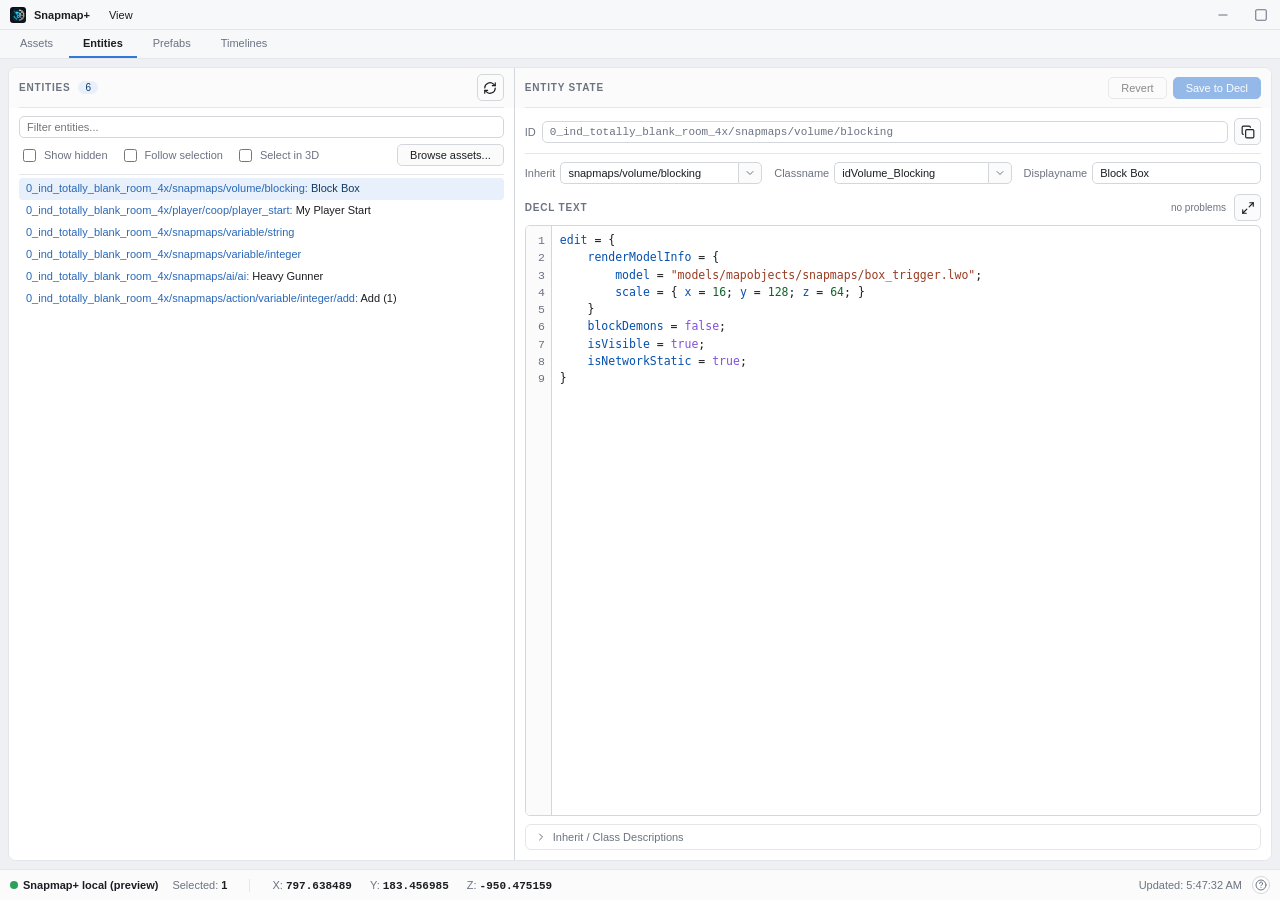
==== commit b7fa3a39: "ui: unify Studio workspace controls Studio panes now share a responsive, resizable layout, consisten" ====
--- a/src/ui/webview/mockup.html
+++ b/src/ui/webview/mockup.html
@@ -30,7 +30,7 @@
   /* The native host owns the outer window size. Keep the document exactly inside WebView2's current
      client rectangle so only the panes below scroll; document scrollbars would steal footer space and
      make the HTML resize grips appear to fight the Windows sizing loop. */
-  .app { display: flex; flex-direction: column; width: 100%; height: 100%; min-width: 0; min-height: 0; overflow: hidden; background: var(--bg); color: var(--text); user-select: none; -webkit-user-select: none; }
+  .app { --split-primary: 40%; display: flex; flex-direction: column; width: 100%; height: 100%; min-width: 0; min-height: 0; overflow: hidden; background: var(--bg); color: var(--text); user-select: none; -webkit-user-select: none; }
   .icon-sprite { position: absolute; width: 0; height: 0; overflow: hidden; pointer-events: none; }
   .ui-icon { width: 16px; height: 16px; display: block; flex: none; fill: none; stroke: currentColor; stroke-width: 2; stroke-linecap: round; stroke-linejoin: round; pointer-events: none; }
   .icon-button { display: inline-grid; place-items: center; padding: 0; line-height: 1; text-align: center; }
@@ -78,16 +78,16 @@
    * (open browsing) and once inside a modal opened from the Entities tab (scoped to the selection).
    * Everything below is built from the existing tokens and .panel/.entity-item/.btn skeleton so the
    * browser reads as part of the app rather than a bolted-on pane. */
-  .ab-grid { --split-rail: 138px; --split-inspector: 268px; display: flex; gap: 0; align-items: stretch; flex: 1; min-height: 0; }
-  .ab-rail { width: var(--split-rail); flex: 0 0 var(--split-rail); }
+  .ab-grid { display: flex; gap: 8px; align-items: stretch; flex: 1; min-height: 0; }
+  .ab-rail { width: 138px; flex: 0 0 138px; }
   .ab-mid  { flex: 1 1 auto; min-width: 200px; }
-  .ab-insp { width: var(--split-inspector); flex: 0 0 var(--split-inspector); }
+  .ab-insp { width: 268px; flex: 0 0 268px; }
   /* Narrow window: drop the type rail first (only one type is indexed, and the filter reaches
      everything anyway). The inspector is never dropped -- it holds the preview and the copy
      button, which are the whole point of the pane. */
-  @media (max-width: 1000px) { .ab-rail, .ab-rail-splitter { display: none; } }
+  @media (max-width: 1000px) { .ab-rail { display: none; } }
   @media (max-width: 760px)  {
-    .ab-grid { --split-inspector: 42%; }
+    .ab-insp { width: 208px; flex: 0 0 208px; }
     .ab-mid, .ab-insp { min-width: 0; }
   }
 
@@ -194,7 +194,7 @@
                   overflow: hidden; }
   .modal.assets .modal-head { display: flex; align-items: center; gap: 8px; padding: 8px 12px;
                               border-bottom: 1px solid var(--border); background: var(--panel2); flex-shrink: 0; }
-  .modal.assets .ab-grid { margin: 8px; }
+  .modal.assets .ab-grid { padding: 8px; }
   .modal.assets .modal-foot { display: flex; flex-wrap: wrap; gap: 8px; align-items: center;
                               padding: 8px 12px; border-top: 1px solid var(--border);
                               background: var(--panel2); flex-shrink: 0; }
@@ -203,13 +203,35 @@
                                     overflow: hidden; text-overflow: ellipsis; white-space: nowrap; }
   .content { position: relative; flex: 1 1 0; display: flex; min-width: 0; min-height: 0; overflow: hidden; background: var(--bg); padding: 8px; }
 
-  /* Shared split workspace. Adjacent sections are one surface with one divider, not two cards separated
-     by a gutter. The divider gets a generous transparent hit track around its visible rule; one generic
-     JS controller below drives every instance, including both dividers in the asset browser. */
-  .split-workspace { --split-primary: 40%; display: flex; align-items: stretch; flex: 1 1 0; min-width: 0; min-height: 0; overflow: hidden; background: var(--panel); border: 1px solid var(--border); border-radius: 8px; }
+  /* Shared split workspace for the two-section tabs. Adjacent sections are one surface with one divider,
+     not two cards separated by a gutter. Assets deliberately keeps its specialized three-column layout. */
+  .split-workspace { --pane-inline: 10px; display: flex; align-items: stretch; flex: 1 1 0; min-width: 0; min-height: 0; overflow: hidden; background: var(--panel); border: 1px solid var(--border); border-radius: 8px; }
   .split-workspace > .panel { border: 0; border-radius: 0; }
   .primary-split > .left-pane { width: var(--split-primary); flex: 0 0 var(--split-primary); min-width: 0; }
   .primary-split > .right-pane { flex: 1 1 0; min-width: 0; }
+  /* Header, toolbar, padded editor, and list content all inherit the same horizontal inset. The panels
+     themselves still meet the divider, keeping header fills and horizontal rules continuous. */
+  .split-workspace > .panel > .panel-head { padding-inline: var(--pane-inline); }
+  .split-workspace > .panel > .panel-toolbar { padding-inline: var(--pane-inline); }
+  /* Match the right-side editor's separator language: its rules live inside a padded body rather than
+     touching the panel edges. Keep the original transparent border in flow, then paint the visible rule
+     as an inset overlay so header heights and toolbar geometry do not change. */
+  .split-workspace > .panel > .panel-head,
+  .split-workspace > .panel > .panel-toolbar { position: relative; border-bottom-color: transparent; }
+  .split-workspace > .panel > .panel-head::after,
+  .split-workspace > .panel > .panel-toolbar::after {
+    content: ""; position: absolute; left: var(--pane-inline); right: var(--pane-inline); bottom: -1px;
+    height: 1px; background: var(--border); pointer-events: none;
+  }
+  .split-workspace > .panel > .panel-body.pad,
+  .split-workspace > .panel > .panel-body.list { padding-inline: var(--pane-inline); }
+  /* A nowrap list label must not paint through that inset. Treat list bodies like the right-side padded
+     editors: their children stay inside the content box, with long labels ellipsized before the divider. */
+  .split-workspace > .panel > .panel-body.list { overflow-x: hidden; }
+  .split-workspace > .panel > .panel-body.list .entity-item,
+  .split-workspace > .panel > .panel-body.list .pf-item {
+    min-width: 0; max-width: 100%; overflow: hidden; text-overflow: ellipsis;
+  }
   .pane-splitter { position: relative; z-index: 7; width: 1px; flex: 0 0 1px; background: var(--border2); cursor: col-resize; touch-action: none; transition: background-color .12s ease, box-shadow .12s ease; }
   /* The divider occupies only its visible pixel, so neighboring header/body rules meet it instead of
      stopping across a painted gutter. This transparent pseudo-element supplies the forgiving 13px hit
@@ -266,31 +288,17 @@
 
   .placeholder { display: flex; align-items: center; justify-content: center; text-align: center; color: var(--muted); font-style: italic; padding: 20px; }
   .editor-col { display: flex; flex-direction: column; min-height: 0; height: 100%; }
-  /* distraction-free Decl Text editor: the Decl Text label/problem-count/editor/problems bar stay exactly
-     where they are in the flex column -- only the identity/fields/description chrome above and below them
-     is hidden, and the whole column takes over the content region so the editor gets the freed-up space
-     without covering the application header or footer. The
-     textarea itself is never touched, so its scroll position, selection, undo history and listeners survive
-     the toggle untouched. Save/Revert/dirty-note (normally in the covered .panel-head) are the one thing
-     that DOES move -- .focus-head below receives them for the duration, then they're moved back on exit
-     (see setDeclFocus()); they're the same nodes with the same listeners, just reparented. */
-  .editor-col.focus-mode {
-    position: absolute; inset: 14px; z-index: 1800; background: var(--panel);
-    border: 1px solid var(--border2); border-radius: 8px; box-shadow: 0 8px 28px rgba(0,0,0,0.35);
-    padding: 12px;
-    /* height:auto so BOTH insets govern -- the base .editor-col's height:100% would otherwise win over
-       the bottom inset and push the panel's bottom edge (border + 12px padding) below the content region,
-       which read as "no bottom padding" while top/sides showed theirs. */
-    height: auto;
-  }
+  /* Expanded Decl Text uses the same real modal surface as the Asset Browser. setDeclFocus() moves this
+     exact editor column into the modal host and back again, so textarea selection, scroll, undo history,
+     syntax layers, and listeners survive without cloning or synchronization. */
+  .editor-col.focus-mode { height: auto; }
   .editor-col.focus-mode .ident,
   .editor-col.focus-mode .fields,
   .editor-col.focus-mode .desc-panel { display: none; }
   .editor-col.focus-mode .section-label { margin-top: 0; }
   .editor-col.focus-mode .code-editor { min-height: 0; }
-  #declFocusBtn.active { color: var(--accent); border-color: var(--accent); }
   /* .focus-head: NOT a duplicate panel-head bar -- lives right in the "Decl Text" section-label row, next
-     to the distraction-free toggle button itself, and holds the reparented Save/Revert/dirty-note only for
+     to the modal close button itself, and holds the reparented Save/Revert/dirty-note only for
      the duration of focus mode (prob-count's margin-left:auto already pushes this + the toggle button to
      the row's right edge, so it reads as one control cluster). No pill/background of its own -- Revert/Save
      get the shared "icon icon-button" classes while here (see setDeclFocus()), the SAME classes
@@ -357,8 +365,7 @@
 
   .problems { flex-shrink: 0; display: none; max-height: 84px; overflow-y: auto; margin-top: 6px; padding: 4px 8px; background: var(--panel2); border: 1px solid var(--border); border-radius: 6px; }
   .problems.has { display: block; }
-  .prob { display: flex; gap: 7px; padding: 1px 0; border-radius: 3px; cursor: default; }
-  .prob:hover { background: var(--sel); color: var(--selText); }
+  .prob { display: flex; gap: 7px; padding: 1px 0; border-radius: 3px; cursor: pointer; }
   .prob .sev { width: 14px; flex-shrink: 0; display: inline-flex; align-items: center; justify-content: center; font-weight: 600; }
   .prob .sev .ui-icon { width: 13px; height: 13px; }
   .prob .sev.err { color: var(--sqErr); } .prob .sev.warn { color: var(--sqWarn); }
@@ -482,6 +489,10 @@
   .modal-title { font-size: 13px; font-weight: 600; margin-bottom: 6px; }
   .modal label { color: var(--muted); margin-top: 4px; }
   .modal textarea { min-height: 54px; resize: vertical; }
+  .modal.decl-focus-modal { width: min(1040px, 94vw); height: min(720px, 88vh); padding: 12px; gap: 0; overflow: hidden; }
+  .decl-focus-host { display: flex; flex: 1 1 0; min-width: 0; min-height: 0; }
+  .decl-focus-host > .editor-col.focus-mode { flex: 1 1 0; width: 100%; min-width: 0; min-height: 0; padding: 0; overflow: hidden; }
+  .modal.decl-focus-modal .code-editor textarea { min-height: 0; resize: none; }
   .modal-actions { display: flex; justify-content: flex-end; gap: 8px; margin-top: 12px; }
 
   /* feedback: the Lucide help launcher (the statusbar's rightmost item, the footer counterpart of the
@@ -559,7 +570,7 @@
     .status-camera { padding-top: 3px; }
   }
 
-  #toastHost { position: fixed; top: 40px; right: 12px; display: flex; flex-direction: column; gap: 8px; z-index: 2000; pointer-events: none; }
+  #toastHost { position: fixed; top: 40px; right: 12px; display: flex; flex-direction: column; gap: 8px; z-index: 4000; pointer-events: none; }
   .toast { min-width: 150px; max-width: 320px; padding: 8px 12px; background: #333; color: #fff; border-radius: 6px; font-size: 11px; box-shadow: 0 4px 14px rgba(0,0,0,0.32); opacity: 0; transform: translateX(120%); transition: opacity .28s ease, transform .28s cubic-bezier(.2,.8,.2,1); }
   .toast.show { opacity: 1; transform: translateX(0); }
   .toast.ok   { background: #2e7d46; }
@@ -619,6 +630,7 @@
   <symbol id="icon-chevron-down" viewBox="0 0 24 24"><path d="m6 9 6 6 6-6"></path></symbol>
   <symbol id="icon-chevron-right" viewBox="0 0 24 24"><path d="m9 18 6-6-6-6"></path></symbol>
   <symbol id="icon-plus" viewBox="0 0 24 24"><path d="M5 12h14"></path><path d="M12 5v14"></path></symbol>
+  <symbol id="icon-folder-plus" viewBox="0 0 24 24"><path d="M12 10v6"></path><path d="M9 13h6"></path><path d="M20 20a2 2 0 0 0 2-2V8a2 2 0 0 0-2-2h-7.9a2 2 0 0 1-1.69-.9L9.6 3.9A2 2 0 0 0 7.93 3H4a2 2 0 0 0-2 2v13a2 2 0 0 0 2 2Z"></path></symbol>
   <symbol id="icon-refresh-cw" viewBox="0 0 24 24"><path d="M3 12a9 9 0 0 1 15-6.7L21 8"></path><path d="M21 3v5h-5"></path><path d="M21 12a9 9 0 0 1-15 6.7L3 16"></path><path d="M8 16H3v5"></path></symbol>
   <symbol id="icon-maximize-2" viewBox="0 0 24 24"><path d="M15 3h6v6"></path><path d="m21 3-7 7"></path><path d="m3 21 7-7"></path><path d="M9 21H3v-6"></path></symbol>
   <symbol id="icon-minimize-2" viewBox="0 0 24 24"><path d="m14 10 7-7"></path><path d="M20 10h-6V4"></path><path d="m3 21 7-7"></path><path d="M4 14h6v6"></path></symbol>
@@ -684,7 +696,7 @@
     <div class="pane-splitter" role="separator" tabindex="0"
          aria-label="Resize Entities and Entity State" aria-orientation="vertical"
          aria-valuemin="180" aria-valuemax="1200" aria-valuenow="576"
-         data-split-variable="--split-primary" data-split-side="before"
+         data-split-variable="--split-primary" data-split-shared="app" data-split-side="before"
          data-min-before="180" data-min-after="280" data-split-label="Entities"
          title="Drag to resize Entities and Entity State; double-click to reset"></div>
 
@@ -714,7 +726,7 @@
         <div class="section-label"><span>Decl Text</span>
           <span class="prob-count" id="probCount"></span>
           <div class="focus-head" id="focusHead"></div>
-          <button type="button" class="btn icon icon-button" id="declFocusBtn" title="Focus mode (Esc to exit)" aria-label="Enter focus mode"><svg class="ui-icon" aria-hidden="true" focusable="false"><use href="#icon-maximize-2"></use></svg></button>
+          <button type="button" class="btn icon icon-button" id="declFocusBtn" title="Expand Decl Text editor" aria-label="Expand Decl Text editor"><svg class="ui-icon" aria-hidden="true" focusable="false"><use href="#icon-maximize-2"></use></svg></button>
         </div>
         <div class="code-editor" id="codeEditor">
           <div class="ce-gutter" aria-hidden="true"><div id="declGutter"></div></div>
@@ -739,8 +751,8 @@
       <div class="panel-head">
         <span class="panel-title">Prefabs</span><span class="badge" id="pfBadge">0</span>
         <div class="panel-actions">
-          <button class="btn" id="newFolderBtn">New Folder</button>
-          <button class="btn primary" id="prefabCreateBtn">Create from selection</button>
+          <button type="button" class="btn icon icon-button" id="newFolderBtn" title="New Folder" aria-label="New Folder"><svg class="ui-icon" aria-hidden="true" focusable="false"><use href="#icon-folder-plus"></use></svg></button>
+          <button type="button" class="btn primary icon icon-button" id="prefabCreateBtn" title="Create from Selection" aria-label="Create from Selection"><svg class="ui-icon" aria-hidden="true" focusable="false"><use href="#icon-plus"></use></svg></button>
         </div>
       </div>
       <div class="panel-toolbar">
@@ -751,7 +763,7 @@
     <div class="pane-splitter" role="separator" tabindex="0"
          aria-label="Resize Prefabs and Prefab Details" aria-orientation="vertical"
          aria-valuemin="220" aria-valuemax="1200" aria-valuenow="576"
-         data-split-variable="--split-primary" data-split-side="before"
+         data-split-variable="--split-primary" data-split-shared="app" data-split-side="before"
          data-min-before="220" data-min-after="280" data-split-label="Prefabs"
          title="Drag to resize Prefabs and Prefab Details; double-click to reset"></div>
     <div class="panel right-pane">
@@ -781,7 +793,7 @@
   <!-- Assets tab: open browsing. The same three-column browser is mounted again inside
        #assetModal, scoped to the Entities-tab selection. See abMount(). -->
   <div class="content" id="panel-assets" style="display:none;">
-    <div class="ab-grid split-workspace" id="abTabHost" data-split-workspace></div>
+    <div class="ab-grid" id="abTabHost"></div>
   </div>
 
   <div class="content" id="panel-timelines" style="display:none;">
@@ -790,7 +802,7 @@
       <div class="panel-head">
         <span class="panel-title">Timelines</span><span class="badge" id="tlBadge">0</span>
         <div class="panel-actions">
-          <button class="btn" id="createTimelineBtn" disabled title="Not implemented -- place a timeline from the in-game SnapMap palette instead.">Create New Timeline</button>
+          <button type="button" class="btn primary icon icon-button" id="createTimelineBtn" disabled title="Create New Timeline (not implemented -- place a timeline from the in-game SnapMap palette instead)." aria-label="Create New Timeline"><svg class="ui-icon" aria-hidden="true" focusable="false"><use href="#icon-plus"></use></svg></button>
         </div>
       </div>
       <div class="panel-toolbar">
@@ -801,7 +813,7 @@
     <div class="pane-splitter" role="separator" tabindex="0"
          aria-label="Resize Timelines and Timeline Editor" aria-orientation="vertical"
          aria-valuemin="200" aria-valuemax="1200" aria-valuenow="576"
-         data-split-variable="--split-primary" data-split-side="before"
+         data-split-variable="--split-primary" data-split-shared="app" data-split-side="before"
          data-min-before="200" data-min-after="320" data-split-label="Timelines"
          title="Drag to resize Timelines and Timeline Editor; double-click to reset"></div>
     <div class="panel right-pane">
@@ -842,6 +854,13 @@
 <div id="toastHost"></div>
 <div class="rz rz-t"></div><div class="rz rz-b"></div><div class="rz rz-l"></div><div class="rz rz-r"></div>
 <div class="rz rz-tl"></div><div class="rz rz-tr"></div><div class="rz rz-bl"></div><div class="rz rz-br"></div>
+<!-- Expanded Decl Text reuses the live #editor node inside this standard modal host. -->
+<div class="modal-overlay" id="declFocusModal" style="display:none;" aria-hidden="true">
+  <div class="modal decl-focus-modal" role="dialog" aria-modal="true" aria-label="Expanded Decl Text editor">
+    <div class="decl-focus-host" id="declFocusHost"></div>
+  </div>
+</div>
+
 <!-- Asset browser opened from the Entities tab. Same browser as the Assets tab, mounted a second
      time into #abModalHost, plus a header/footer that name the entity it is scoped to. -->
 <div class="modal-overlay" id="assetModal" style="display:none;">
@@ -851,7 +870,7 @@
       <span class="muted" id="amFor" style="font-family:Consolas,'Courier New',monospace"></span>
       <div style="margin-left:auto"><button type="button" class="btn icon icon-button" id="amClose" title="Close (Esc)" aria-label="Close asset browser"><svg class="ui-icon" aria-hidden="true" focusable="false"><use href="#icon-x"></use></svg></button></div>
     </div>
-    <div class="ab-grid split-workspace" id="abModalHost" data-split-workspace></div>
+    <div class="ab-grid" id="abModalHost"></div>
     <div class="modal-foot">
       <span class="grow" id="amPath">Nothing selected.</span>
       <button class="btn" id="amCancel">Close</button>
@@ -2529,7 +2548,8 @@
   function entityRowHtml(e) {
     var cls = 'entity-item'+(e.hidden?' hidden-ent':'')+(selectedEids[e.eid]?' selected':'');
     var label = e.name ? (': <span class="name">'+esc(e.name)+'</span>') : '';
-    return '<div class="'+cls+'" data-eid="'+e.eid+'">'+esc(e.id)+label+'</div>';
+    var fullLabel = e.id + (e.name ? ': ' + e.name : '');
+    return '<div class="'+cls+'" data-eid="'+e.eid+'" title="'+esc(fullLabel)+'">'+esc(e.id)+label+'</div>';
   }
 
   function renderEntityWindow(force) {
@@ -3444,7 +3464,9 @@
   // ---- state editor ----
   function showPlaceholder(html) {
     acClose();   // the editor pane is going away -- never leave a stale completion popup/state behind
-    document.getElementById('editor').style.display = 'none';
+    var editor = document.getElementById('editor');
+    if (editor.classList.contains('focus-mode')) setDeclFocus(false);
+    editor.style.display = 'none';
     // #selInfo is a flex CENTERING container, so multiple top-level nodes (text + <br> + <span>) become
     // separate ROW flex items sitting side-by-side; wrap the content in one block so multi-line
     // placeholders stack as normal lines.
@@ -3467,23 +3489,23 @@
     updateSelDom();
     showPlaceholder('Select an entity from the list.');
   }
-  // Blank structural surfaces are the app-wide escape hatch for entity selection. Controls, rows,
-  // editable text, and menus keep their own click behavior. The complete Entity State pane is also
-  // protected: it is inspection/editing space for the current entity, including its blank padding and
-  // the expanded Decl Text layout, so ordinary work there must never destroy the state being inspected.
-  function isEntityWhitespaceTarget(target) {
+  // One blank-space router owns deselection for every selectable workspace. Controls and rows keep their
+  // own click behavior, while every right-hand inspection/editor pane is protected so normal work there
+  // cannot destroy the state being inspected. The entity selection remains app-wide; Prefabs and Timelines
+  // additionally clear their own row/editor state when their left-side whitespace is clicked.
+  function isSelectionWhitespaceTarget(target) {
     if (!target || !target.matches || !target.closest('.app')) return false;
-    if (target.closest('#panel-entities .right-pane')) return false;
+    if (target.closest('.right-pane')) return false;
     if (target.closest('.menubar, button, input, textarea, select, label, a, [role="button"], [role="separator"], [contenteditable="true"], .entity-item, .pf-item, .tl-inner-tab, .event-row, .combo-list, .desc-panel')) return false;
     return target.matches(
-      '.tabstrip, .content, .panel, .panel-head, .panel-toolbar, .opts-row, ' +
+      '.tabstrip, .content, .split-workspace, .panel, .panel-head, .panel-toolbar, .opts-row, ' +
       '.panel-body, .panel-actions, .list, .editor-col, .fields, .field, ' +
       '.ident, .ident-sub, .section-label, .focus-head, .problems, ' +
-      '.prefab-card, .pc-header, .pc-chips, .ab-grid, .ab-sect, ' +
+      '.prefab-card, .pc-header, .pc-chips, .pf-folder, .pf-folder-body, .ab-grid, .ab-sect, ' +
       '.statusbar, .status-group, .spacer, .placeholder, .list-empty, .tl-inner-body, ' +
       '.event-list, .editor-spacer');
   }
-  function clearEntitySelectionFromWhitespace() {
+  function clearEntitySelection() {
     if (!selCount()) return;
     var editor = document.getElementById('editor');
     if (editor.classList.contains('focus-mode')) setDeclFocus(false);
@@ -3492,6 +3514,13 @@
     anchorEid = -1;
     updateSelDom();
     refreshEditorForSelection(false);   // native was told directly, so do not push an empty selection again
+  }
+  function clearWorkspaceSelectionsFromWhitespace(target) {
+    if (!isSelectionWhitespaceTarget(target)) return;
+    var panel = target.closest('.content');
+    clearEntitySelection();
+    if (panel && panel.id === 'panel-prefabs' && selectedPrefabName) clearPrefabSelection();
+    if (panel && panel.id === 'panel-timelines' && (selectedTlEid !== -1 || tlModel)) tlCloseEditor();
   }
   // The state editor edits ONE decl, so it only shows for a single selection. 2+ selected -> a placeholder
   // that points at the right-click menu (the multi-entity actions). Called after any selection change.
@@ -4105,8 +4134,7 @@
     persistEntitySetting(ENTITY_SELECTION_MODE_KEY, mode);
   });
   document.querySelector('.app').addEventListener('click', function(e){
-    if (selCount() && isEntityWhitespaceTarget(e.target))
-      clearEntitySelectionFromWhitespace();
+    clearWorkspaceSelectionsFromWhitespace(e.target);
   });
   document.getElementById('saveBtn').addEventListener('click', doSave);
   document.getElementById('copyIdBtn').addEventListener('click', function(){
@@ -4114,20 +4142,26 @@
     if (v) { copyText(v); toast('Copied ID', 'ok'); }
   });
   document.getElementById('revertBtn').addEventListener('click', doRevert);
-  // Distraction-free Decl Text editor: toggles .focus-mode on the editor-col (pure CSS -- the identity/
-  // fields/description chrome hides, the column takes over the viewport, the code-editor grows into the
-  // freed space). No DOM nodes move, so the textarea's scroll/selection/undo/listeners are untouched.
-  // Re-sync the <pre> highlight overlay's scroll after the layout change (its own scroll listener only
-  // fires on user-driven scroll, not on a resize that happens to reveal more/less of the same content).
+  // Expanded Decl Text is a real modal, matching Asset Browser. Move the SAME editor node into its modal
+  // host rather than cloning it; moving a DOM node preserves the textarea's value, selection, scroll, undo
+  // history, syntax layers, and every attached listener. A comment anchor restores its exact home slot.
+  var declFocusAnchor = null;
+  var declFocusOverlay = document.getElementById('declFocusModal');
   function setDeclFocus(on) {
     var col = document.getElementById('editor'), btn = document.getElementById('declFocusBtn');
+    on = !!on;
+    if (on === col.classList.contains('focus-mode')) return;
+    if (on) {
+      declFocusAnchor = document.createComment('decl editor home');
+      col.parentNode.insertBefore(declFocusAnchor, col);
+      document.getElementById('declFocusHost').appendChild(col);
+    }
     col.classList.toggle('focus-mode', on);
-    btn.classList.toggle('active', on);
-    btn.title = on ? 'Exit focus mode (Esc)' : 'Focus mode (Esc to exit)';
-    btn.setAttribute('aria-label', on ? 'Exit focus mode' : 'Enter focus mode');
-    setIcon(btn, on ? 'minimize-2' : 'maximize-2');
-    // Save/Revert/dirty-note live in .panel-head, which the expanded overlay covers -- move the SAME
-    // node (not a clone) into .focus-head for the duration so they stay usable, then move it back on exit.
+    btn.title = on ? 'Close (Esc)' : 'Expand Decl Text editor';
+    btn.setAttribute('aria-label', on ? 'Close expanded Decl Text editor' : 'Expand Decl Text editor');
+    setIcon(btn, on ? 'x' : 'maximize-2');
+    // Save/Revert/dirty-note live in .panel-head below the modal -- move the SAME node (not a clone) into
+    // .focus-head for the duration so they stay usable, then move it back on exit.
     // updateDirty()/doSave()/doRevert() already target these elements by id, so nothing else needs to change.
     var dest = document.getElementById(on ? 'focusHead' : 'entityStateHead');
     dest.appendChild(document.getElementById('panelActions'));
@@ -4149,10 +4183,25 @@
       revertBtn.removeAttribute('title'); saveBtn.removeAttribute('title');
       revertBtn.removeAttribute('aria-label'); saveBtn.removeAttribute('aria-label');
     }
-    refreshDeclScroll();
+    if (on) {
+      declFocusOverlay.style.display = 'flex';
+      declFocusOverlay.setAttribute('aria-hidden', 'false');
+    } else {
+      if (declFocusAnchor && declFocusAnchor.parentNode) {
+        declFocusAnchor.parentNode.insertBefore(col, declFocusAnchor);
+        declFocusAnchor.parentNode.removeChild(declFocusAnchor);
+      }
+      declFocusAnchor = null;
+      declFocusOverlay.style.display = 'none';
+      declFocusOverlay.setAttribute('aria-hidden', 'true');
+    }
+    requestAnimationFrame(refreshDeclScroll);
   }
   document.getElementById('declFocusBtn').addEventListener('click', function(){
     setDeclFocus(!document.getElementById('editor').classList.contains('focus-mode'));
+  });
+  declFocusOverlay.addEventListener('mousedown', function(e){
+    if (e.target === declFocusOverlay) setDeclFocus(false);
   });
   // BUGFIX (user-reported, "the highlight moves the data around"): a browser text control ships with
   // native text drag-and-drop -- press on an ALREADY-selected range, move the mouse, and the browser MOVES
@@ -4315,9 +4364,10 @@
     if (el) el.addEventListener('mousedown', function(e){ if (e.button === 0) { e.preventDefault(); post({cmd:'winResize', dir:p[1]}); } });
   });
 
-  // Shared section splitter. Every tab supplies only its CSS variable, side, labels, and preferred
-  // desktop minima; pointer/keyboard behavior, compact-width relaxation, reset, ARIA, and resize
-  // clamping all live here. The asset browser uses the same controller twice for its three sections.
+  // Shared section splitter. Entities, Prefabs, and Timelines all write the same app-level width, so
+  // moving the line in any one tab keeps it in exactly the same place in the other two. Each tab supplies
+  // only labels and preferred minima; pointer/keyboard behavior, compact-width relaxation, reset, ARIA,
+  // and resize clamping all live here. The Assets tab deliberately does not opt into this framework.
   var SPLIT_DRAG = null;
   var splitResizeQueued = false;
   function splitClamp(value, low, high) { return Math.max(low, Math.min(high, value)); }
@@ -4330,6 +4380,11 @@
   function splitAttrNumber(splitter, name, fallback) {
     var value = Number(splitter.getAttribute(name));
     return isFinite(value) && value >= 0 ? value : fallback;
+  }
+  function splitStyleOwner(splitter) {
+    if (!splitter) return null;
+    if (splitter.getAttribute('data-split-shared') === 'app') return splitter.closest('.app');
+    return splitter.closest('[data-split-workspace]');
   }
   function splitBounds(splitter) {
     var parts = splitParts(splitter);
@@ -4378,12 +4433,15 @@
       (splitter.getAttribute('data-split-label') || 'the section'));
   }
   function splitApplyWidth(splitter, value) {
-    var workspace = splitter.closest('[data-split-workspace]');
+    var owner = splitStyleOwner(splitter);
     var variable = splitter.getAttribute('data-split-variable');
     var bounds = splitBounds(splitter);
-    if (!workspace || !variable || !bounds) return;
-    workspace.style.setProperty(variable, Math.round(splitClamp(Number(value), bounds.min, bounds.max)) + 'px');
-    splitUpdateAria(splitter);
+    if (!owner || !variable || !bounds) return;
+    owner.style.setProperty(variable, Math.round(splitClamp(Number(value), bounds.min, bounds.max)) + 'px');
+    document.querySelectorAll('.pane-splitter').forEach(function(candidate){
+      if (candidate.getAttribute('data-split-variable') === variable && splitStyleOwner(candidate) === owner)
+        splitUpdateAria(candidate);
+    });
   }
   function splitConstrain(splitter) {
     var bounds = splitBounds(splitter);
@@ -4421,11 +4479,11 @@
     splitUpdateAria(splitter);
   }
   function splitReset(splitter) {
-    var workspace = splitter.closest('[data-split-workspace]');
+    var owner = splitStyleOwner(splitter);
     var variable = splitter.getAttribute('data-split-variable');
-    if (!workspace || !variable) return;
-    workspace.style.removeProperty(variable);
-    requestAnimationFrame(function(){ splitConstrain(splitter); });
+    if (!owner || !variable) return;
+    owner.style.removeProperty(variable);
+    queueSplitConstrain();
   }
   function initSplitWorkspaces() {
     document.querySelectorAll('.pane-splitter').forEach(function(splitter){
@@ -5553,12 +5611,6 @@
     host.innerHTML =
         '<div class="panel ab-rail"><div class="panel-head"><span class="panel-title">Asset type</span></div>'
       +   '<div class="panel-body"><div class="list" data-ab="rail"></div></div></div>'
-      + '<div class="pane-splitter ab-rail-splitter" role="separator" tabindex="0"'
-      +   ' aria-label="Resize Asset Type and Catalog" aria-orientation="vertical"'
-      +   ' aria-valuemin="100" aria-valuemax="400" aria-valuenow="138"'
-      +   ' data-split-variable="--split-rail" data-split-side="before"'
-      +   ' data-min-before="100" data-min-after="180" data-split-label="Asset Type"'
-      +   ' title="Drag to resize Asset Type and Catalog; double-click to reset"></div>'
       + '<div class="panel ab-mid"><div class="panel-head"><span class="panel-title">Catalog</span>'
       +     '<span class="badge" data-ab="cnt">0</span>'
       /* No Refresh control. The catalog is indexed ONCE per process (imgpreview_load's g_loaded
@@ -5580,12 +5632,6 @@
       +       '<input type="checkbox" data-ab="xplat"> Cross Platform Textures Only</label>'
       +     '<div class="ab-crumbs" data-ab="crumbs"></div></div>'
       +   '<div class="panel-body"><div class="list" data-ab="tree"></div></div></div>'
-      + '<div class="pane-splitter" role="separator" tabindex="0"'
-      +   ' aria-label="Resize Catalog and Asset Inspector" aria-orientation="vertical"'
-      +   ' aria-valuemin="180" aria-valuemax="520" aria-valuenow="268"'
-      +   ' data-split-variable="--split-inspector" data-split-side="after"'
-      +   ' data-min-before="180" data-min-after="180" data-split-label="Asset Inspector"'
-      +   ' title="Drag to resize Catalog and Asset Inspector; double-click to reset"></div>'
       + '<div class="panel ab-insp"><div class="panel-head"><span class="panel-title">Asset</span>'
       +     '<span class="hint" data-ab="pvstatus" style="margin-left:auto;font-style:normal"></span></div>'
       +   '<div class="panel-body" data-ab="insp"></div></div>';
@@ -6821,7 +6867,6 @@
     document.getElementById('amPath').textContent = abModalMount.sel || 'Nothing selected.';
     amOverlay.style.display = 'flex';
     abActive = abModalMount;
-    queueSplitConstrain();
     abOpenCatalog(abModalMount);
     abSyncSoundSession();   /* the modal is the browser too -- same mode, same one decision */
     var q = abModalMount.el('q'); if (q) q.focus();
@@ -7249,8 +7294,6 @@
         selectedPrefabName = item.textContent;
         selectedPrefabFolder = item.getAttribute('data-folder') || '';
         post({cmd:'selectPrefab', name: item.textContent, folder: selectedPrefabFolder});
-      } else {
-        clearPrefabSelection();   // blank space -> deselect; the detail card empties and the buttons grey out
       }
     });
     prefabTree.addEventListener('dragstart', function(e){
@@ -7407,14 +7450,18 @@
   document.getElementById('pcTags').addEventListener('keydown', function(e){
     if (e.key === 'Enter') { e.preventDefault(); savePrefabMetaIfChanged(); }
   });
-  // selection-aware Create button: editorSelCount is kept live via the native "selCount" broadcast
+  // Selection-aware Create icon: editorSelCount is kept live via the native "selCount" broadcast
   // (get_selection, polled every ~330ms independent of the sync checkboxes). PREVIEW has no live editor,
   // so it starts with a nonzero demo value to keep the button clickable while poking around.
   var editorSelCount = PREVIEW ? 5 : 0;
   function updateCreateBtn(){
     var b = document.getElementById('prefabCreateBtn'); if (!b) return;
-    if (editorSelCount > 0){ b.disabled = false; b.textContent = 'Create from selection (' + editorSelCount + ')'; b.removeAttribute('title'); }
-    else { b.disabled = true; b.textContent = 'Create from selection'; b.setAttribute('title', 'Select entities in the editor first'); }
+    var label = editorSelCount > 0
+      ? 'Create from Selection (' + editorSelCount + ' selected)'
+      : 'Create from Selection - select entities in the editor first';
+    b.disabled = editorSelCount < 1;
+    b.setAttribute('title', label);
+    b.setAttribute('aria-label', label);
   }
   updateCreateBtn();
   var npSelInfo = document.getElementById('npSelInfo');
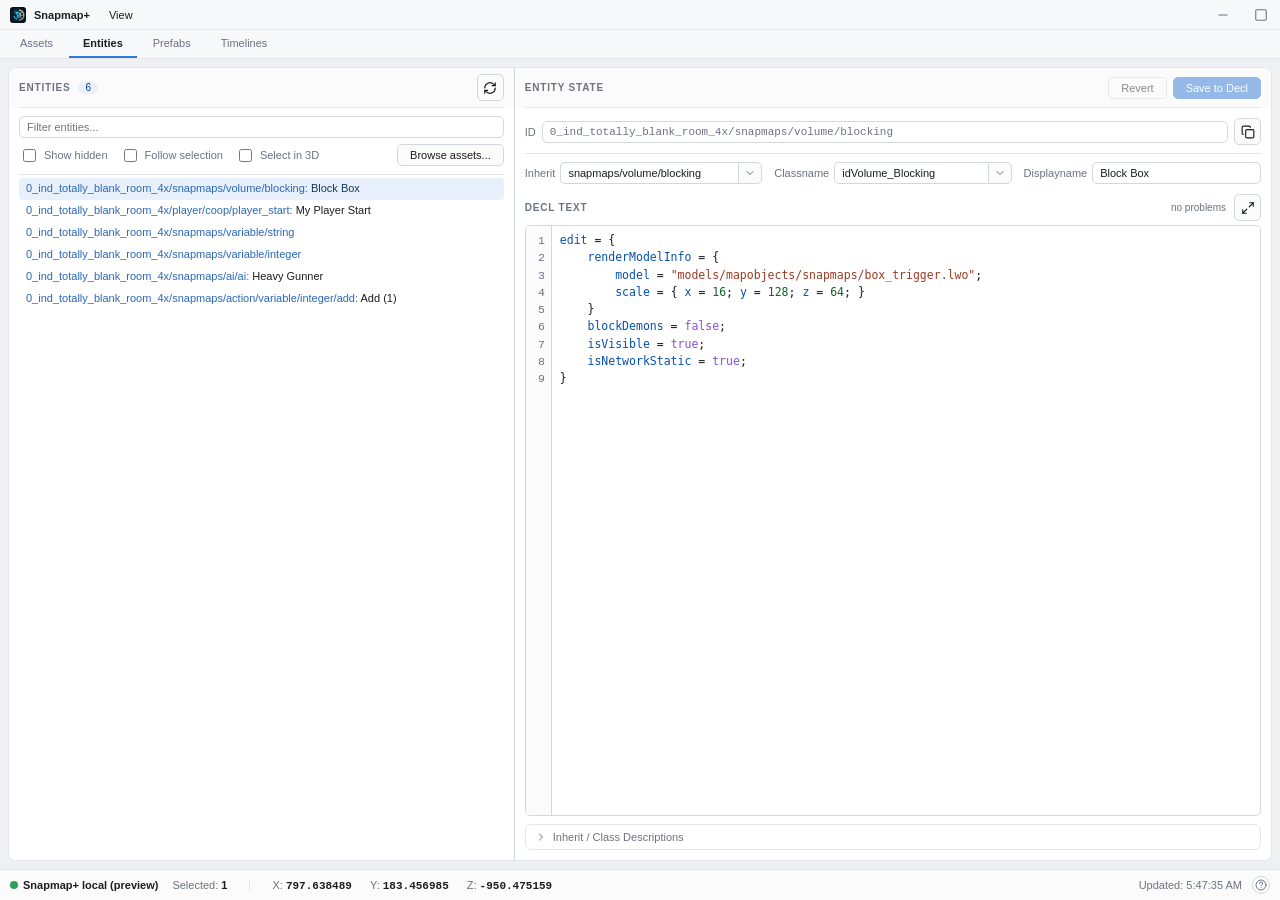
==== commit 1c4259ab: "ui: add interactive prefab previews Add a demand-driven Prefab Details viewport that decodes install" ====
--- a/src/ui/webview/mockup.html
+++ b/src/ui/webview/mockup.html
@@ -478,11 +478,26 @@
   .pf-item-name { width: 100%; padding: 1px 4px; }
   .prefab-card { flex: 1; display: flex; flex-direction: column; gap: 6px; overflow: auto; }
   .prefab-card label { color: var(--muted); margin-top: 4px; }
-  .pc-header { display: flex; align-items: center; gap: 8px; }
-  .pc-name { flex: 1; font-size: 13px; font-weight: 600; }
-  .pc-chips { display: flex; flex-wrap: wrap; gap: 5px; }
-  .pc-chip { background: var(--panel2); border: 1px solid var(--border); border-radius: 20px; padding: 2px 9px; color: var(--text); font-size: 11px; }
+  .pc-preview { position: relative; flex: 0 0 clamp(150px, 34vh, 300px); min-height: 130px;
+    overflow: hidden; border: 1px solid var(--border2); border-radius: 6px; background: var(--field); }
+  .pc-preview canvas { display: block; width: 100%; height: 100%; touch-action: none; cursor: grab; }
+  .pc-preview canvas.dragging { cursor: grabbing; }
+  .pc-preview-status, .pc-preview-count, .pc-preview-help, .pc-preview-legend { position: absolute; z-index: 1; pointer-events: none;
+    color: var(--muted); font-size: 10px; line-height: 1.35; text-shadow: 0 1px 2px var(--panel); }
+  .pc-preview-status { top: 7px; left: 8px; max-width: 42%; overflow: hidden; text-overflow: ellipsis; white-space: nowrap; }
+  .pc-preview-count { right: 8px; bottom: 7px; }
+  .pc-preview-help { top: 7px; right: 8px; max-width: 54%; overflow: hidden; text-overflow: ellipsis; white-space: nowrap; text-align: right; }
+  .pc-preview-legend { left: 8px; bottom: 7px; display: flex; flex-wrap: wrap; gap: 3px 8px; max-width: 54%; }
+  .pc-preview-legend span { display: inline-flex; align-items: center; gap: 3px; white-space: nowrap; }
+  .pc-legend-dot { width: 6px; height: 6px; border-radius: 50%; background: #a3abb5; box-shadow: 0 0 0 1px rgba(0,0,0,.18); }
+  .pc-legend-dot.blocker { background: #5794c7; }
+  .pc-legend-dot.interactable { background: #dba849; }
+  .pc-legend-dot.logic { background: linear-gradient(90deg, #9c78d1 0 34%, #db6e4f 34% 67%, #47adca 67%); }
+  .pc-legend-dot.helper { background: rgba(56,184,194,.18); border: 1px solid #38b8c2; box-shadow: none; }
+  /* Typography deliberately comes from the same global input/textarea rule as Entity State. */
+  .pc-name { width: 100%; }
   .pc-desc { min-height: 60px; resize: vertical; }
+  @media (max-height: 520px) { .pc-preview { flex-basis: 130px; } }
 
   .modal-overlay { position: fixed; inset: 0; background: rgba(0,0,0,0.45); z-index: 3000; display: flex; align-items: center; justify-content: center; }
   .modal { background: var(--panel); border: 1px solid var(--border2); border-radius: 10px; padding: 16px 18px; width: 340px; display: flex; flex-direction: column; gap: 5px; box-shadow: 0 12px 34px rgba(0,0,0,0.42); }
@@ -776,14 +791,24 @@
       </div>
       <div class="panel-body placeholder" id="pcEmpty">Select a prefab to see its details.</div>
       <div class="panel-body pad prefab-card" id="prefabCard" style="display:none;">
-        <div class="pc-header">
-          <input type="text" class="pc-name" id="pcName" value="" readonly>
+        <div class="pc-preview" id="pcPreview">
+          <canvas id="pcCanvas" aria-label="Interactive 3D prefab preview"></canvas>
+          <div class="pc-preview-status" id="pcPreviewStatus">Preparing preview...</div>
+          <div class="pc-preview-count" id="pcEntityCount"></div>
+          <div class="pc-preview-legend" aria-hidden="true">
+            <span><i class="pc-legend-dot"></i>Solid</span>
+            <span><i class="pc-legend-dot blocker"></i>Blocking</span>
+            <span><i class="pc-legend-dot interactable"></i>Interactable</span>
+            <span><i class="pc-legend-dot logic"></i>Logic / I/O</span>
+            <span><i class="pc-legend-dot helper"></i>Triggers</span>
+          </div>
+          <div class="pc-preview-help">Drag to orbit &middot; Wheel to zoom &middot; Double-click to frame</div>
         </div>
-        <div class="pc-chips" id="pcChips"></div>
-        <div class="pc-meta muted" id="pcMeta"></div>
-        <label>Description</label>
+        <label for="pcName">Name</label>
+        <input type="text" class="pc-name" id="pcName" value="" readonly>
+        <label for="pcDesc">Description</label>
         <textarea class="pc-desc" id="pcDesc" placeholder="What is this prefab for? Saved automatically when you leave the field."></textarea>
-        <label>Tags</label>
+        <label for="pcTags">Tags</label>
         <input type="text" id="pcTags" placeholder="comma, separated, tags -- the filter box matches them">
       </div>
     </div>
@@ -937,6 +962,7 @@
      declaration data by maintainer tooling). In-game the build inlines it into this file; this src tag
      is how the browser preview loads it. Absent table -> the editor degrades to structural checks only. -->
 <script src="schema_slice.js"></script>
+<script src="prefab_viewport.js"></script>
 <script>
   var allEntities = [];      // last list from backend
   var visibleEntities = [];  // full filtered logical list; only a bounded window is mounted in the DOM
@@ -1171,12 +1197,45 @@
   }
   function previewSendPrefabs() { onMessage({kind:'prefabs', root: previewPrefabs.root, folders: previewPrefabs.folders, meta: previewMetaMap()}); }
   var previewPrefabDetails = {
-    'AirLock Door': {count: 3, types: [{className:'idVolume_Trigger_Editable', count:1}, {className:'idDoor_Coop', count:2}]},
-    'Corpse Dropper': {count: 2, types: [{className:'idAI_Snapmap', count:1}, {className:'idVolume_Trigger_Editable', count:1}]},
-    'Loadout Station 01': {count: 45, types: [{className:'idDynamicStampEntity_Coop', count:20}, {className:'idVolume_Blocking', count:8}, {className:'idProp_Coop', count:5}, {className:'idSnapMapListener_Simple', count:3}, {className:'idVolume_Trigger_Editable', count:3}]},
-    'Stairs 384x192': {count: 1, types: [{className:'idVolume_Blocking', count:1}]},
-    'UAC VTOL (Static) - Dredge': {count: 4, types: [{className:'idProp_Coop', count:1}, {className:'idVolume_Blocking', count:3}]}
+    'AirLock Door': {count: 3},
+    'Corpse Dropper': {count: 2},
+    'Loadout Station 01': {count: 45},
+    'Stairs 384x192': {count: 1},
+    'UAC VTOL (Static) - Dredge': {count: 4}
   };
+  /* Browser-preview scenes are transform-only stand-ins: enough to exercise orbit, framing, splitter,
+     ResizeObserver, and proxy lighting without embedding or inventing any game resource. */
+  function previewPrefabScene(items) {
+    return JSON.stringify({entities:items.map(function(it){
+      var a=it[3]||0,c=Math.cos(a),s=Math.sin(a);
+      return {entityDef:{className:it[0],inherit:'',state:{edit:{
+        spawnPosition:{x:it[1][0],y:it[1][1],z:it[1][2]},
+        spawnOrientation:{mat:{'mat[0]':{x:c,y:-s},'mat[1]':{x:s,y:c}}},
+        renderModelInfo:{scale:{x:it[2][0],y:it[2][1],z:it[2][2]}}
+      }}}};
+    })});
+  }
+  previewPrefabDetails['AirLock Door'].scene=previewPrefabScene([
+    ['idInteractable_Obstacle_SnapDoor',[0,0,48],[96,20,96],0],
+    ['idVolume_Trigger_Editable',[0,-48,32],[120,48,64],0],
+    ['idProp_Coop',[0,0,104],[108,24,12],0]
+  ]);
+  previewPrefabDetails['Corpse Dropper'].scene=previewPrefabScene([
+    ['idAI_Snapmap',[0,0,32],[22,18,64],-.35],['idVolume_Trigger_Editable',[0,0,72],[96,96,24],0]
+  ]);
+  previewPrefabDetails['Loadout Station 01'].scene=previewPrefabScene([
+    ['idDynamicStampEntity_Coop',[-64,-48,16],[48,48,32],0],['idDynamicStampEntity_Coop',[0,-48,16],[48,48,32],0],
+    ['idDynamicStampEntity_Coop',[64,-48,16],[48,48,32],0],['idVolume_Blocking',[0,32,8],[192,24,16],0],
+    ['idProp_Coop',[0,24,48],[72,32,80],.15],['idSnapMapListener_Simple',[0,-96,8],[12,12,12],0]
+  ]);
+  previewPrefabDetails['Stairs 384x192'].scene=previewPrefabScene([
+    ['idVolume_Blocking',[-144,0,12],[96,192,24],0],['idVolume_Blocking',[-48,0,36],[96,192,72],0],
+    ['idVolume_Blocking',[48,0,60],[96,192,120],0],['idVolume_Blocking',[144,0,84],[96,192,168],0]
+  ]);
+  previewPrefabDetails['UAC VTOL (Static) - Dredge'].scene=previewPrefabScene([
+    ['idProp_Coop',[0,0,48],[180,64,52],0],['idVolume_Blocking',[-72,0,16],[48,160,20],0],
+    ['idVolume_Blocking',[72,0,16],[48,160,20],0],['idVolume_Blocking',[0,-72,32],[160,28,16],0]
+  ]);
   var previewDescs = {
     'snapmaps/volume/blocking': {summary:"A volume that blocks demon navigation/pathing through its bounds -- a placeable box, not a scriptable logic node.", confidence:'low', source:'decl'},
     'idVolume_Blocking': {summary:"Runtime class for a blocking volume -- occludes AI navmesh inside the box.", confidence:'low', source:'decl'},
@@ -1660,9 +1719,13 @@
     else if (o.cmd === 'selectPrefab') {
       var d = previewPrefabDetails[o.name];
       var mk = (o.folder ? o.folder + '/' : '') + o.name;
-      onMessage(d ? {kind:'prefabDetail', name:o.name, ok:true, meta: previewMetaBodies[mk] || '', count:d.count, types:d.types}
+      onMessage(d ? {kind:'prefabDetail', name:o.name, ok:true, meta: previewMetaBodies[mk] || '', scene:d.scene || '', count:d.count}
                   : {kind:'prefabDetail', name:o.name, ok:false});
     }
+    else if (o.cmd === 'resolvePrefabModel') {
+      onMessage({kind:'prefabModelResolved',generation:o.generation,inherit:o.inherit,model:''});
+    }
+    else if (o.cmd === 'requestPrefabMesh') { /* preview scenes deliberately use transform proxies only */ }
     else if (o.cmd === 'savePrefabMeta') {
       var smk = (o.folder ? o.folder + '/' : '') + o.name;
       if (o.body) previewMetaBodies[smk] = o.body; else delete previewMetaBodies[smk];
@@ -1672,7 +1735,7 @@
     else if (o.cmd === 'createPrefab') {
       if (editorSelCount <= 0) { onMessage({kind:'createPrefabResult', result:0, name:o.name}); return; }
       if (previewPrefabs.root.indexOf(o.name) === -1) previewPrefabs.root.push(o.name);
-      previewPrefabDetails[o.name] = {count: editorSelCount, types: [{className:'idPreviewOnly', count: editorSelCount}]};
+      previewPrefabDetails[o.name] = {count: editorSelCount, scene: previewPrefabScene([])};
       onMessage({kind:'createPrefabResult', result:1, name:o.name});
       previewSendPrefabs();
     }
@@ -3501,7 +3564,7 @@
       '.tabstrip, .content, .split-workspace, .panel, .panel-head, .panel-toolbar, .opts-row, ' +
       '.panel-body, .panel-actions, .list, .editor-col, .fields, .field, ' +
       '.ident, .ident-sub, .section-label, .focus-head, .problems, ' +
-      '.prefab-card, .pc-header, .pc-chips, .pf-folder, .pf-folder-body, .ab-grid, .ab-sect, ' +
+      '.prefab-card, .pf-folder, .pf-folder-body, .ab-grid, .ab-sect, ' +
       '.statusbar, .status-group, .spacer, .placeholder, .list-empty, .tl-inner-body, ' +
       '.event-list, .editor-spacer');
   }
@@ -3843,6 +3906,12 @@
       renderPrefabList(d.root || [], d.folders || []);
     } else if (d.kind === 'prefabDetail') {
       renderPrefabDetail(d);
+    } else if (d.kind === 'prefabModelResolved') {
+      prefabViewport.modelResolved(d);
+    } else if (d.kind === 'prefabMeshUnavailable') {
+      prefabViewport.meshUnavailable(d);
+    } else if (d.kind === 'prefabMeshTransportUnavailable') {
+      prefabViewport.transportUnavailable();
     } else if (d.kind === 'savePrefabMetaResult') {
       if (d.result === 1) toast('Saved details for "' + d.name + '"', 'ok');
       else toast('Could not save details for "' + d.name + '"', 'err');
@@ -4041,13 +4110,13 @@
     item.scrollIntoView({block: 'nearest'});
   }
 
-  // prefab detail pane: real entity count + per-class tally read from the file itself. Description/tags
-  // aren't stored anywhere yet (the prefab JSON has no metadata field) -- disabled until a sidecar file lands.
+  // Prefab Details combines the selected file's scene/count with its independent description/tag sidecar.
+  // The aggregate count is intentionally the only metadata summary and lives inside the preview overlay.
   function renderPrefabDetail(d) {
     var card = document.getElementById('prefabCard'), empty = document.getElementById('pcEmpty');
     /* 'flex', not 'block' -- #pcEmpty's .placeholder class centers via flex, and an inline 'block'
      * would override it (the empty state then sits top-left instead of centered like the Entities tab) */
-    if (!d.ok) { card.style.display = 'none'; empty.style.display = 'flex'; empty.textContent = 'Could not read "' + d.name + '".'; setPrefabButtons(false); metaBaseline = null; return; }
+    if (!d.ok) { card.style.display = 'none'; empty.style.display = 'flex'; empty.textContent = 'Could not read "' + d.name + '".'; setPrefabButtons(false); metaBaseline = null; prefabViewport.clear(); return; }
     empty.style.display = 'none'; card.style.display = 'flex';
     setPrefabButtons(true);
     document.getElementById('pcName').value = d.name;
@@ -4059,15 +4128,17 @@
     document.getElementById('pcDesc').value = mDesc;
     document.getElementById('pcTags').value = mTags.join(', ');
     metaBaseline = mDesc.trim() + '\u0000' + parseTagsInput(mTags.join(',')).join(',');
-    var types = d.types || [];
-    var chips = '';
-    for (var i = 0; i < types.length; i++) chips += '<span class="pc-chip">' + types[i].count + ' &times; ' + esc(types[i].className) + '</span>';
-    document.getElementById('pcChips').innerHTML = chips;
-    document.getElementById('pcMeta').textContent = d.count + (d.count === 1 ? ' entity' : ' entities');
+    document.getElementById('pcEntityCount').textContent = d.count + (d.count === 1 ? ' entity' : ' entities');
+    prefabViewport.load(d.scene || '');
   }
 
   if (window.chrome && window.chrome.webview) {
     window.chrome.webview.addEventListener('message', function(e){ onMessage(e.data); });
+    window.chrome.webview.addEventListener('sharedbufferreceived', function(e){
+      var buffer=e.getBuffer();
+      try { prefabViewport.receiveMeshBuffer(buffer); }
+      finally { window.chrome.webview.releaseBuffer(buffer); }
+    });
   } else {
     // browser preview: populate + auto-select the Block Box so the panel shows populated on load.
     var previewDot = document.getElementById('bridgeDot');
@@ -7278,6 +7349,8 @@
     /* 'flex' (see renderPrefabDetail) -- keeps the empty state centered like the Entities tab's */
     if (empty) { empty.style.display = 'flex'; empty.textContent = 'Select a prefab to see its details.'; }
     ['pcName', 'pcDesc', 'pcTags'].forEach(function(id){ var el = document.getElementById(id); if (el) el.value = ''; });
+    var count = document.getElementById('pcEntityCount'); if (count) count.textContent = '';
+    prefabViewport.clear();
     setPrefabButtons(false);
   }
   if (prefabTree) {
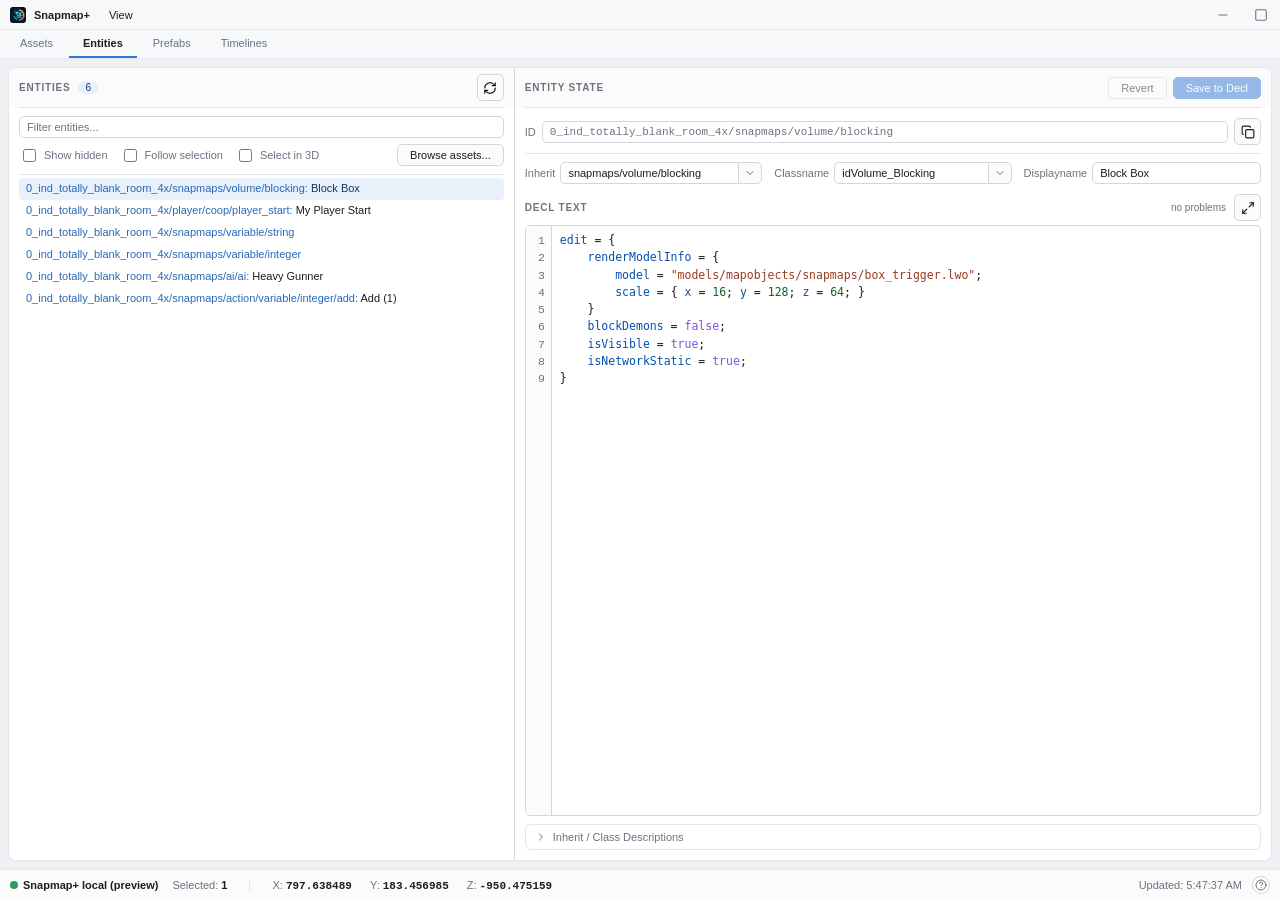
==== commit 3394c989: "ui: correct prefab scene transforms Prefab previews now compose sparse saved orientation and scale o" ====
--- a/src/ui/webview/mockup.html
+++ b/src/ui/webview/mockup.html
@@ -962,6 +962,7 @@
      declaration data by maintainer tooling). In-game the build inlines it into this file; this src tag
      is how the browser preview loads it. Absent table -> the editor degrades to structural checks only. -->
 <script src="schema_slice.js"></script>
+<script src="prefab_transform.js"></script>
 <script src="prefab_viewport.js"></script>
 <script>
   var allEntities = [];      // last list from backend
@@ -1723,7 +1724,7 @@
                   : {kind:'prefabDetail', name:o.name, ok:false});
     }
     else if (o.cmd === 'resolvePrefabModel') {
-      onMessage({kind:'prefabModelResolved',generation:o.generation,inherit:o.inherit,model:''});
+      onMessage({kind:'prefabModelResolved',generation:o.generation,inherit:o.inherit,model:'',scale:[1,1,1]});
     }
     else if (o.cmd === 'requestPrefabMesh') { /* preview scenes deliberately use transform proxies only */ }
     else if (o.cmd === 'savePrefabMeta') {
